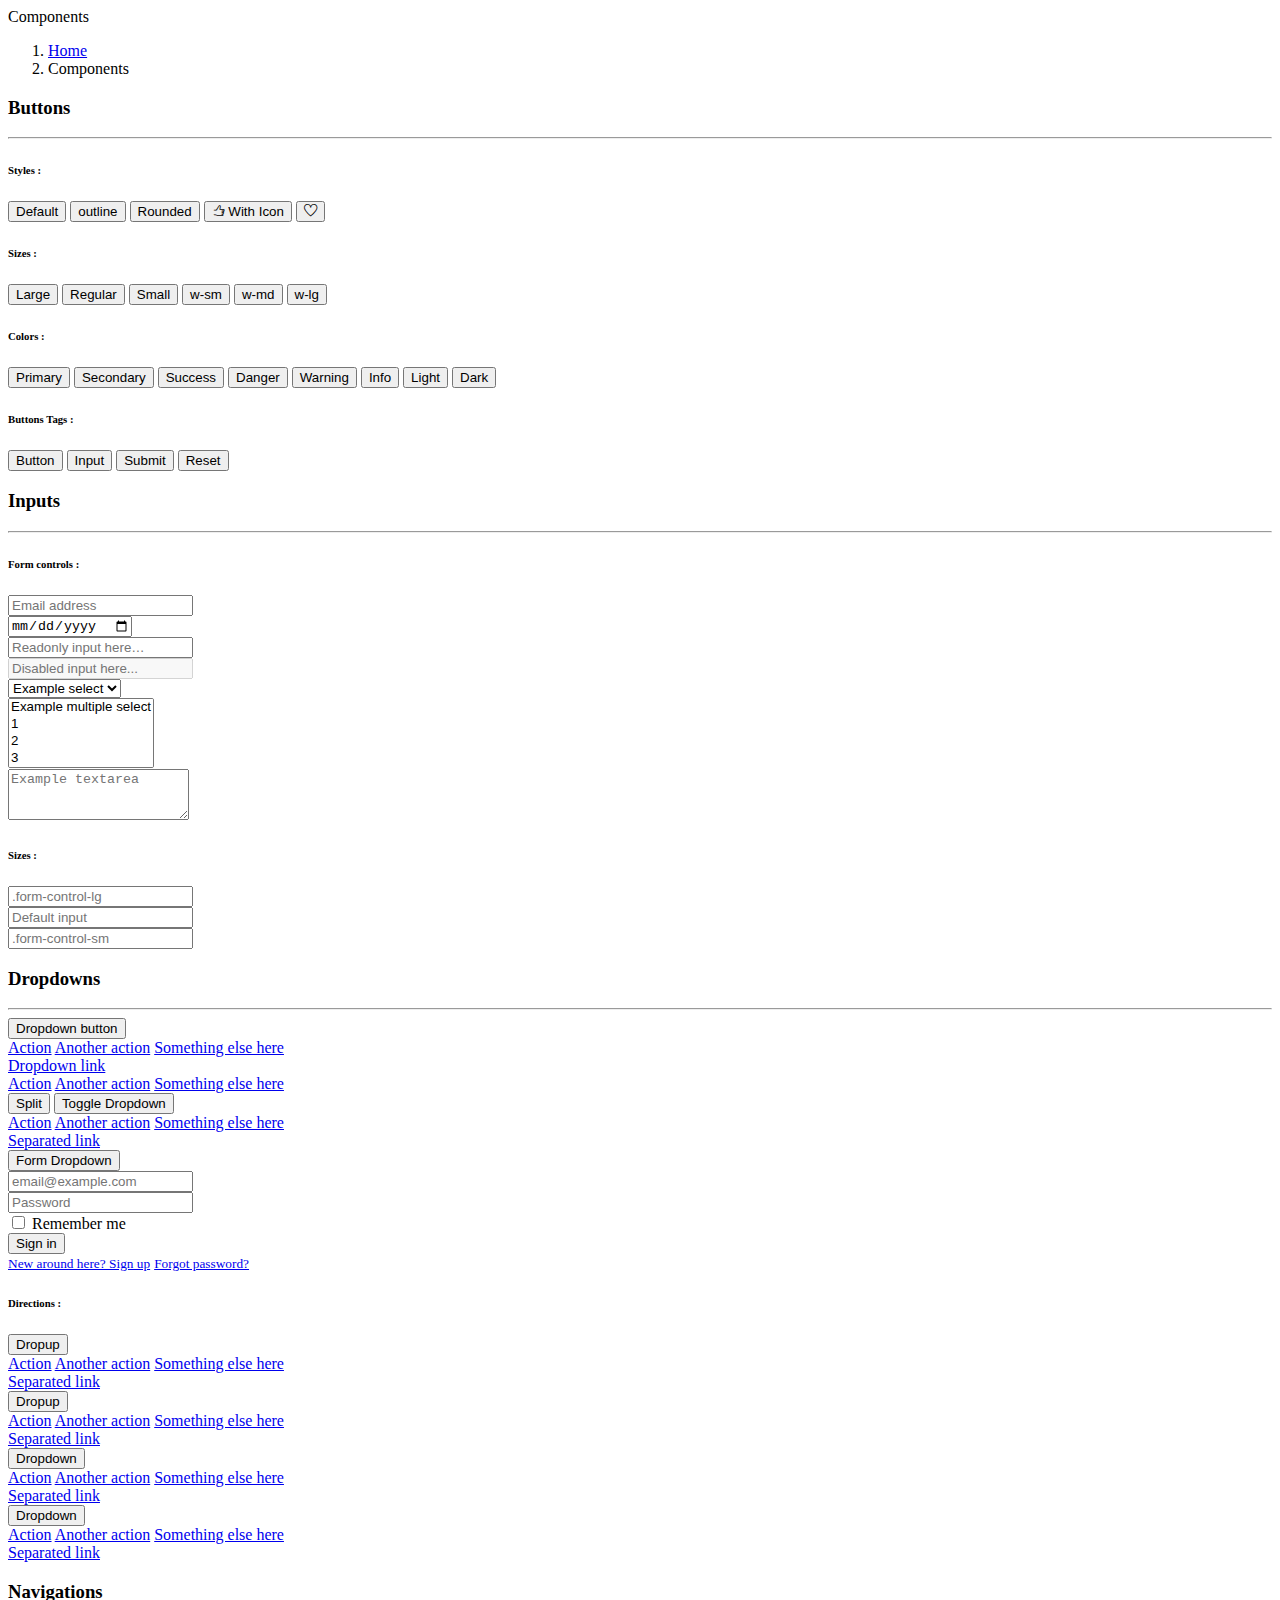
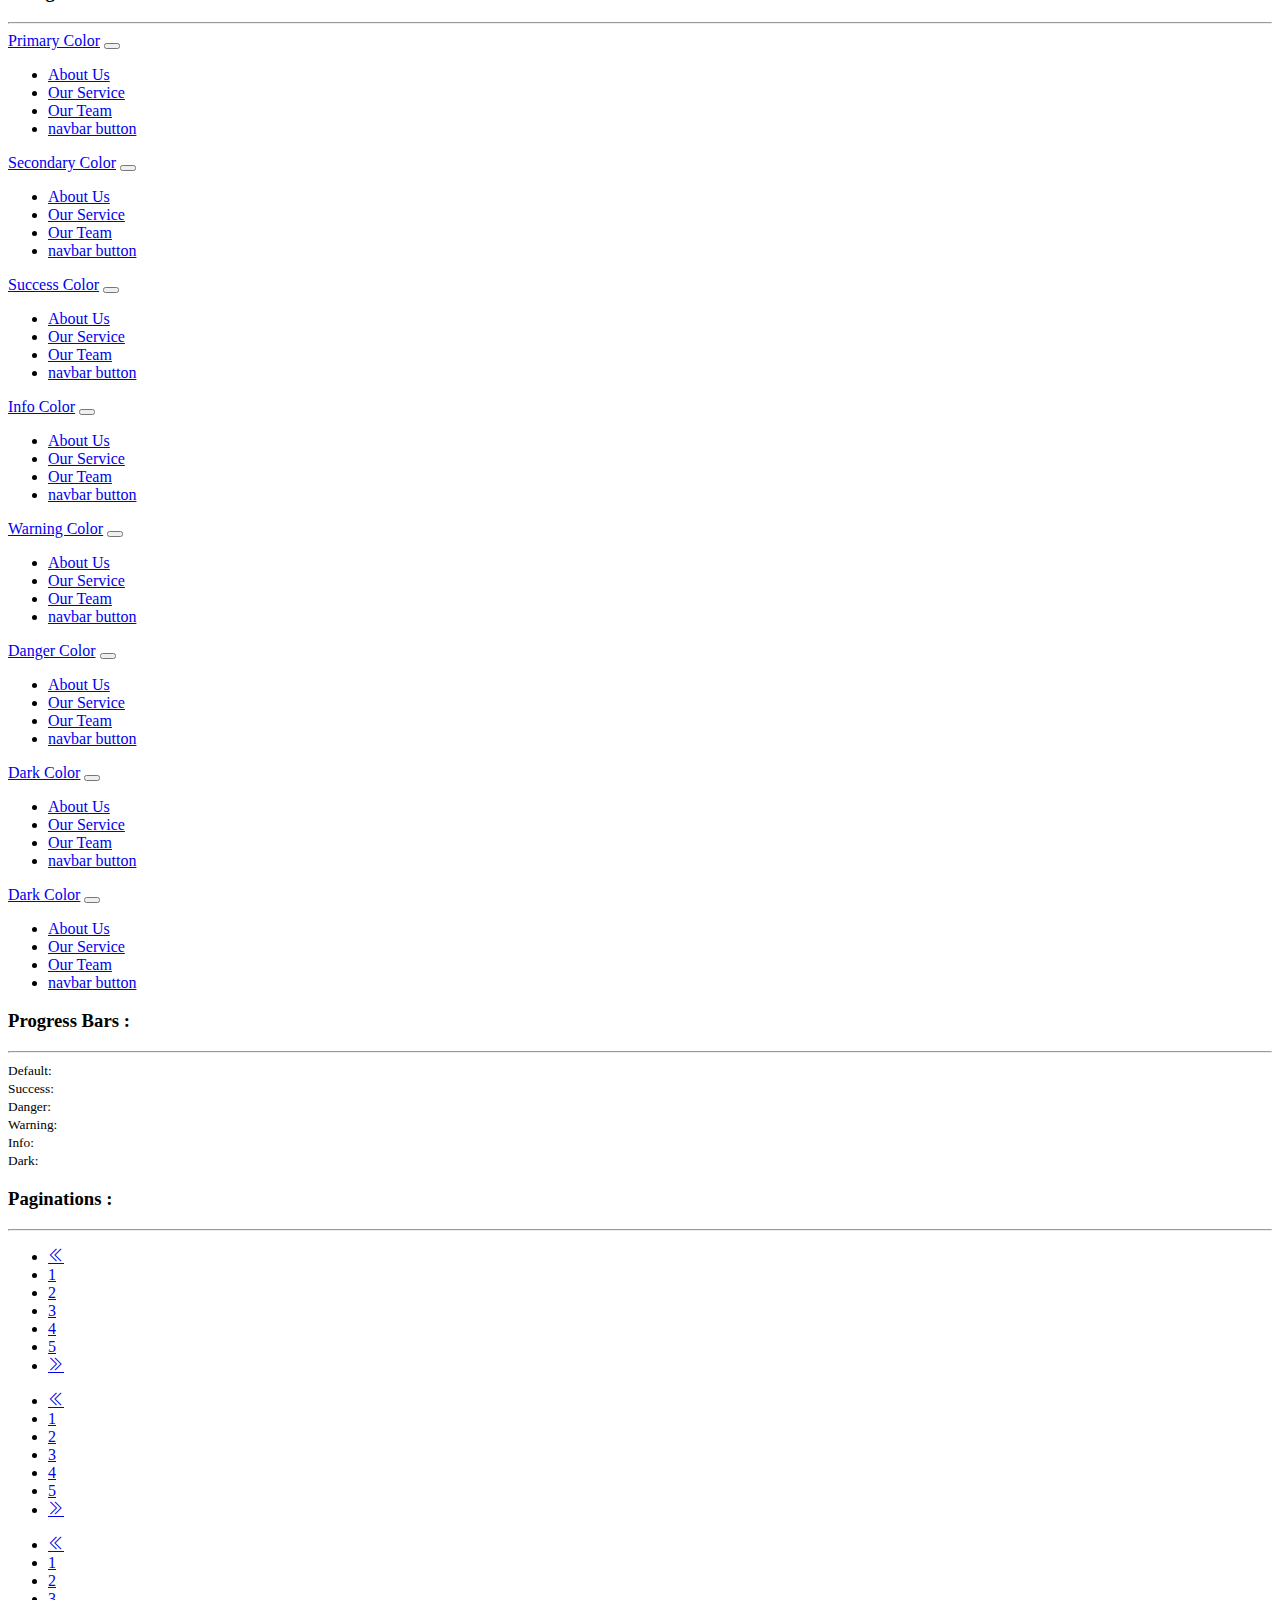
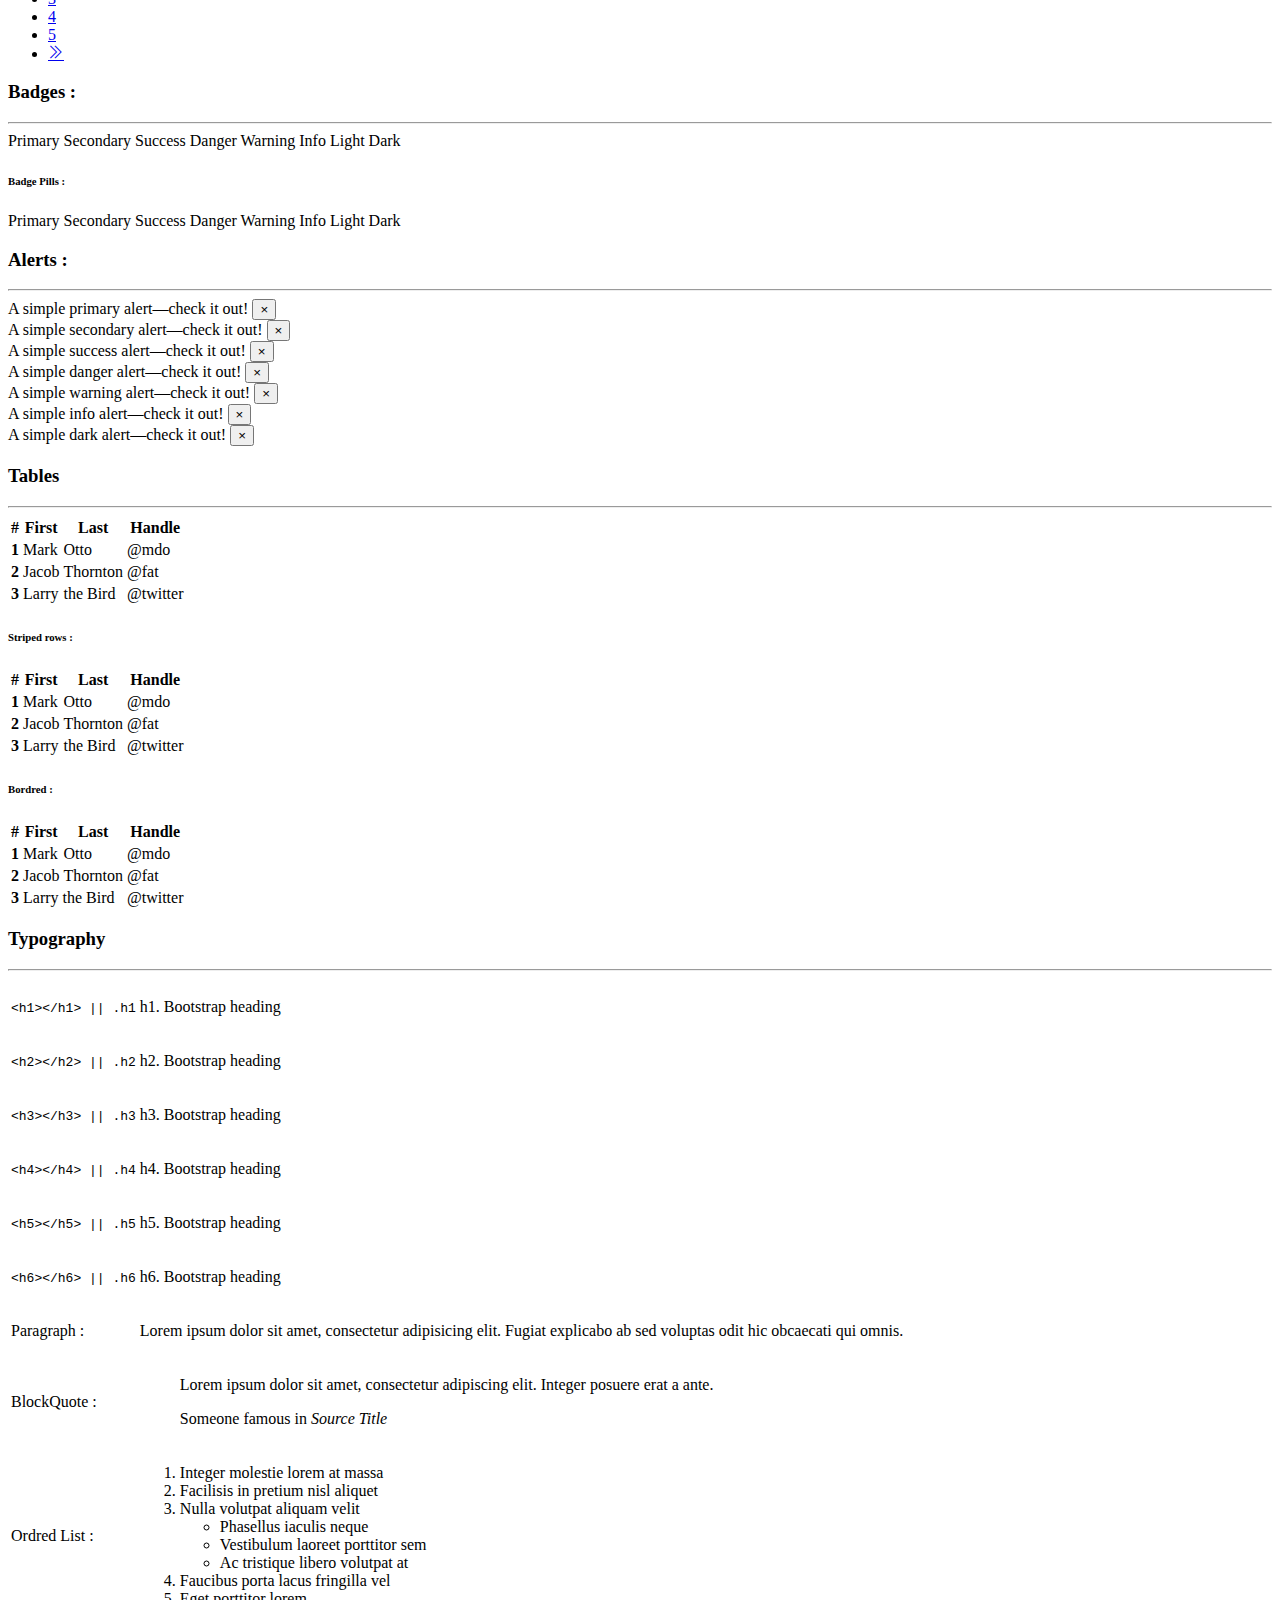
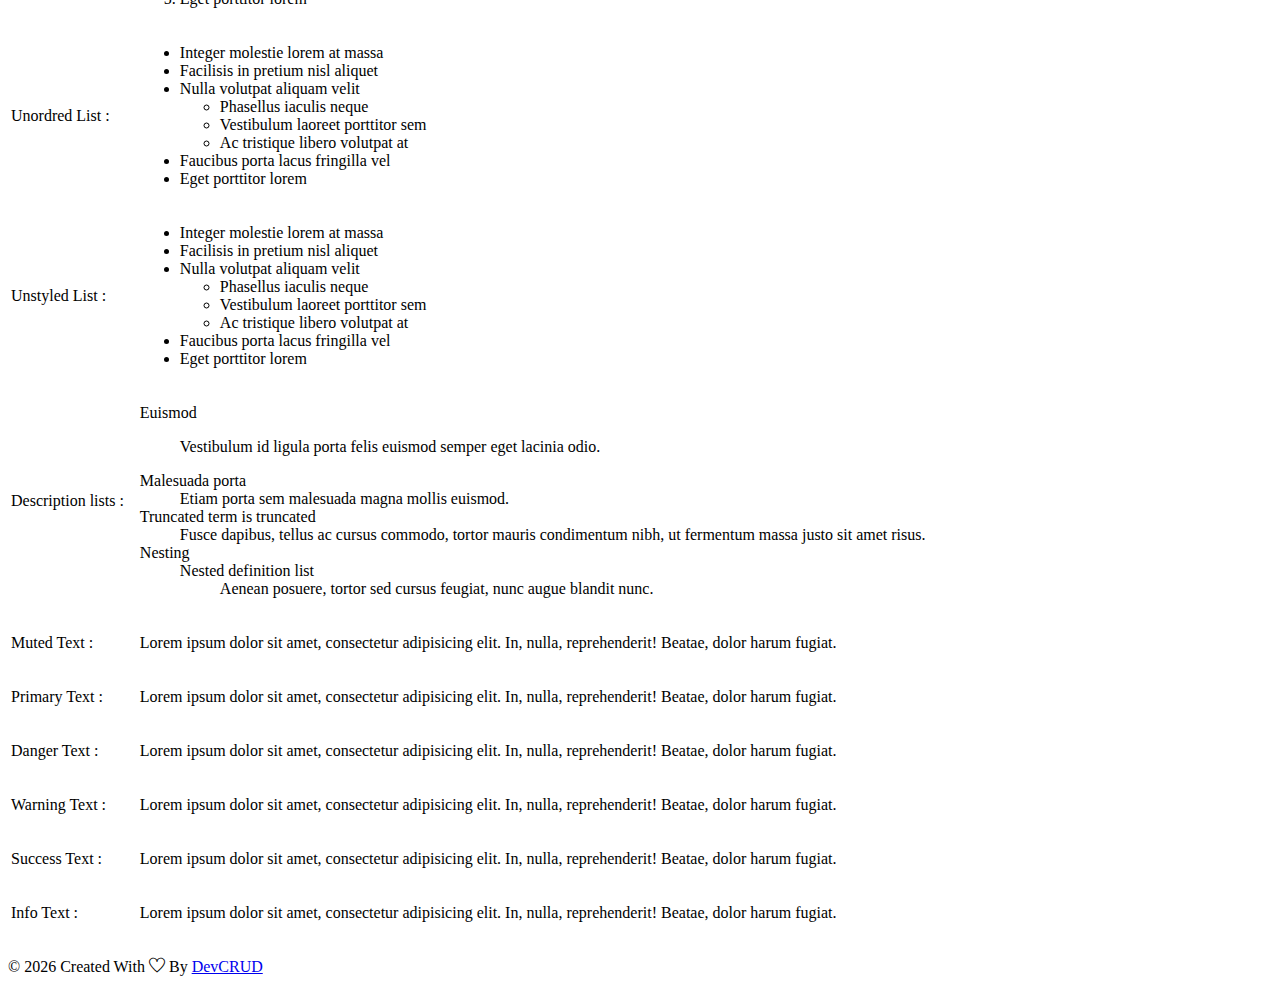
==== components.html @ 968c5a3a "First Commit" ====
<!DOCTYPE html>
<html lang="en">
<head>
   <meta charset="utf-8">
   <meta name="viewport" content="width=device-width, initial-scale=1, shrink-to-fit=no">
   <meta name="description" content="Start your development with JohnDoe landing page.">
   <meta name="author" content="Devcrud">
   <title>JohnDoe Landing page | Components</title>
   <link rel="icon" href="assets/imgs/favicon.png" type="image/png">
   <!-- font icons -->
   <link rel="stylesheet" href="assets/vendors/themify-icons/css/themify-icons.css">
   <!-- Bootstrap + Steller  -->
   <link rel="stylesheet" href="assets/css/johndoe.css">
</head>
<body>

   <!-- Page Header -->
   <header class="header header-mini"> 
      <div class="header-title">Components</div> 
      <nav aria-label="breadcrumb">
         <ol class="breadcrumb">
            <li class="breadcrumb-item"><a href="/">Home</a></li>
            <li class="breadcrumb-item active" aria-current="page">Components</li>
         </ol>
      </nav>
   </header> <!-- End Of Page Header -->

   <!-- main content -->
   <div class="container">

      <!-- Buttons -->
      <h3 class="mt-5">Buttons</h3>
      <hr>
      <h6 class="section-secondary-title">Styles :</h6>
      <button class="btn btn-primary">Default</button>
      <button class="btn btn-outline-primary">outline</button>
      <button class="btn btn-primary rounded">Rounded</button>
      <button class="btn btn-primary rounded"><i class="ti-thumb-up pr-1"></i> With Icon</button>
      <button class="btn btn-primary circle"><i class="ti-heart"></i></button>

      <h6 class="section-secondary-title mt-5">Sizes :</h6>
      <button class="btn btn-primary btn-lg">Large</button>
      <button class="btn btn-primary ">Regular</button>
      <button class="btn btn-primary btn-sm">Small</button>
      <button class="btn btn-primary w-sm ml-3">w-sm</button>
      <button class="btn btn-primary w-md">w-md</button>
      <button class="btn btn-primary w-lg">w-lg</button>

      <h6 class="section-secondary-title mt-5">Colors :</h6>          
      <button type="button" class="btn btn-primary">Primary</button>
      <button type="button" class="btn btn-secondary">Secondary</button>
      <button type="button" class="btn btn-success">Success</button>
      <button type="button" class="btn btn-danger">Danger</button>
      <button type="button" class="btn btn-warning">Warning</button>
      <button type="button" class="btn btn-info">Info</button>
      <button type="button" class="btn btn-light">Light</button>
      <button type="button" class="btn btn-dark">Dark</button>

      <h6 class="section-secondary-title mt-5">Buttons Tags :</h6>
      <button class="btn btn-primary" type="submit">Button</button>
      <input class="btn btn-primary" type="button" value="Input">
      <input class="btn btn-primary" type="submit" value="Submit">
      <input class="btn btn-primary" type="reset" value="Reset">
      
      <!-- devider -->
      <div class="py-5"></div>

      <!-- Inputs -->
      <h3>Inputs</h3>
      <hr>
      <div class="row mt-5">
         <div class="col-md-6">
            <h6 class="section-secondary-title">Form controls :</h6>        
            <div class="form-group">
               <input type="email" class="form-control" id="exampleFormControlInput1" placeholder="Email address">
            </div>
            <div class="form-group">
               <input type="date" class="form-control" id="exampleFormControlInput1" placeholder="Date">
            </div>
            <div class="form-group">
               <input class="form-control" type="text" placeholder="Readonly input here…" readonly>
            </div>
            <div class="form-group">
               <input class="form-control" id="disabledInput" type="text" placeholder="Disabled input here..." disabled>
            </div>
            <div class="form-group">
               <select class="form-control" id="exampleFormControlSelect1">
                  <option>Example select</option>
                  <option>1</option>
                  <option>2</option>
                  <option>3</option>
                  <option>4</option>
                  <option>5</option>
               </select>
            </div>
            <div class="form-group">
               <select multiple class="form-control" id="exampleFormControlSelect2">
                  <option>Example multiple select</option>
                  <option>1</option>
                  <option>2</option>
                  <option>3</option>
                  <option>4</option>
                  <option>5</option>
               </select>
            </div>
            <div class="form-group">
               <textarea class="form-control" id="exampleFormControlTextarea1" rows="3" placeholder="Example textarea"></textarea>
            </div>
         </div>
         <div class="col-md-6">
            <h6 class="section-secondary-title">Sizes :</h6>    
            <div class="form-group">
               <input class="form-control form-control-lg" type="text" placeholder=".form-control-lg">             
            </div>
            <div class="form-group">
               <input class="form-control" type="text" placeholder="Default input">
            </div>
            <div class="form-group">
               <input class="form-control form-control-sm" type="text" placeholder=".form-control-sm"> 
            </div>
         </div>
      </div> <!-- end of inputs -->   

      <!-- devider -->
      <div class="py-5"></div>             

      <!-- Dropdowns -->
      <h3 class="components-section-title font-weight-normal">Dropdowns</h3>
      <hr>
      <div class="dropdown d-inline-block">
         <button class="btn btn-outline-secondary dropdown-toggle" type="button" id="dropdownMenuButton" data-toggle="dropdown" aria-haspopup="true" aria-expanded="false">
         Dropdown button
         </button>
         <div class="dropdown-menu" aria-labelledby="dropdownMenuButton">
         <a class="dropdown-item" href="#">Action</a>
         <a class="dropdown-item" href="#">Another action</a>
         <a class="dropdown-item" href="#">Something else here</a>
         </div>
      </div>
      <div class="dropdown d-inline-block">
         <a class="btn btn-outline-secondary dropdown-toggle" href="#" role="button" id="dropdownMenuLink" data-toggle="dropdown" aria-haspopup="true" aria-expanded="false">
            Dropdown link
         </a>
         <div class="dropdown-menu" aria-labelledby="dropdownMenuLink">
            <a class="dropdown-item" href="#">Action</a>
            <a class="dropdown-item" href="#">Another action</a>
            <a class="dropdown-item" href="#">Something else here</a>
         </div>
      </div>
      <div class="btn-group">
         <button type="button" class="btn btn-outline-secondary">Split</button>
         <button type="button" class="btn btn-outline-secondary dropdown-toggle dropdown-toggle-split" data-toggle="dropdown" aria-haspopup="true" aria-expanded="false">
         <span class="sr-only">Toggle Dropdown</span>
         </button>
         <div class="dropdown-menu">
            <a class="dropdown-item" href="#">Action</a>
            <a class="dropdown-item" href="#">Another action</a>
            <a class="dropdown-item" href="#">Something else here</a>
            <div class="dropdown-divider"></div>
            <a class="dropdown-item" href="#">Separated link</a>
         </div>
      </div>
      <div class="btn-group">
         <button class="btn btn-outline-secondary dropdown-toggle" type="button" id="dropdownMenuButton" data-toggle="dropdown" aria-haspopup="true" aria-expanded="false">
            Form Dropdown
         </button>
         <div class="dropdown-menu form">
            <form class="px-4 py-3">
               <div class="form-group">
                  <input type="email" class="form-control" id="exampleDropdownFormEmail1" placeholder="email@example.com">
               </div>
               <div class="form-group">
                  <input type="password" class="form-control" id="exampleDropdownFormPassword1" placeholder="Password">
               </div>
               <div class="form-check mb-3">
                  <input type="checkbox" class="form-check-input" id="dropdownCheck">
                  <label class="form-check-label" for="dropdownCheck">
                     Remember me
                  </label>
               </div>
               <button type="submit" class="btn btn-primary btn-block">Sign in</button>
            </form>
            <div class="dropdown-divider"></div>
            <a class="dropdown-item" href="#"><small>New around here? Sign up</small></a>
            <a class="dropdown-item" href="#"><small>Forgot password?</small></a>
         </div>
      </div>       
      <h6 class="section-secondary-title mt-5">Directions :</h6>  
      <div class="btn-group dropup">
         <button type="button" class="btn btn-outline-secondary dropdown-toggle" data-toggle="dropdown" aria-haspopup="true" aria-expanded="false">
            Dropup
         </button>
         <div class="dropdown-menu">
            <a class="dropdown-item" href="#">Action</a>
            <a class="dropdown-item" href="#">Another action</a>
            <a class="dropdown-item" href="#">Something else here</a>
            <div class="dropdown-divider"></div>
            <a class="dropdown-item" href="#">Separated link</a>
         </div>
      </div>
      <div class="btn-group dropright">
         <button type="button" class="btn btn-outline-secondary dropdown-toggle" data-toggle="dropdown" aria-haspopup="true" aria-expanded="false">
            Dropup
         </button>
         <div class="dropdown-menu">
            <a class="dropdown-item" href="#">Action</a>
            <a class="dropdown-item" href="#">Another action</a>
            <a class="dropdown-item" href="#">Something else here</a>
            <div class="dropdown-divider"></div>
            <a class="dropdown-item" href="#">Separated link</a>
         </div>
      </div>
      <div class="btn-group">
         <button type="button" class="btn btn-outline-secondary dropdown-toggle" data-toggle="dropdown" aria-haspopup="true" aria-expanded="false">
            Dropdown
         </button>
         <div class="dropdown-menu">
            <a class="dropdown-item" href="#">Action</a>
            <a class="dropdown-item" href="#">Another action</a>
            <a class="dropdown-item" href="#">Something else here</a>
            <div class="dropdown-divider"></div>
            <a class="dropdown-item" href="#">Separated link</a>
         </div>
      </div>
      <div class="btn-group dropleft">
         <button type="button" class="btn btn-outline-secondary dropdown-toggle" data-toggle="dropdown" aria-haspopup="true" aria-expanded="false">
            Dropdown
         </button>
         <div class="dropdown-menu">
            <a class="dropdown-item" href="#">Action</a>
            <a class="dropdown-item" href="#">Another action</a>
            <a class="dropdown-item" href="#">Something else here</a>
            <div class="dropdown-divider"></div>
            <a class="dropdown-item" href="#">Separated link</a>
         </div>
      </div> <!-- end of Dropdowns -->  

      <!-- devider -->
      <div class="py-5"></div>   

      <!-- navbars -->
      <h3 class="components-section-title font-weight-normal mt-5">Navigations</h3>
      <hr>
      <nav class="navbar navbar-expand-sm navbar-dark bg-primary rounded shadow mb-3">
         <div class="container">
            <a class="navbar-brand" href="#">Primary Color</a>
            <button class="navbar-toggler ml-auto" type="button" data-toggle="collapse" data-target="#navbarSupportedContent" aria-controls="navbarSupportedContent" aria-expanded="false" aria-label="Toggle navigation">
            <span class="navbar-toggler-icon"></span>
            </button>
            <div class="collapse navbar-collapse" id="navbarSupportedContent">
               <ul class="navbar-nav ml-auto"> 
                  <li class="nav-item">
                     <a class="nav-link" href="#about">About Us</a>
                  </li>
                  <li class="nav-item">
                     <a class="nav-link" href="#service">Our Service</a>
                  </li>
                  <li class="nav-item">
                     <a class="nav-link" href="#team">Our Team</a>
                  </li>
                  <li class="nav-item">
                     <a href="#book-table" class="ml-4 mt-1 btn btn-light btn-sm">navbar button</a>
                  </li>
               </ul>                       
            </div>
         </div>
      </nav>
      <nav class="navbar navbar-expand-sm navbar-dark bg-secondary rounded shadow mb-3">
         <div class="container">
            <a class="navbar-brand" href="#">Secondary Color</a>
            <button class="navbar-toggler ml-auto" type="button" data-toggle="collapse" data-target="#navbarSupportedContent" aria-controls="navbarSupportedContent" aria-expanded="false" aria-label="Toggle navigation">
            <span class="navbar-toggler-icon"></span>
            </button>
            <div class="collapse navbar-collapse" id="navbarSupportedContent">
               <ul class="navbar-nav ml-auto"> 
                  <li class="nav-item">
                     <a class="nav-link" href="#about">About Us</a>
                  </li>
                  <li class="nav-item">
                     <a class="nav-link" href="#service">Our Service</a>
                  </li>
                  <li class="nav-item">
                     <a class="nav-link" href="#team">Our Team</a>
                  </li>
                  <li class="nav-item">
                     <a href="#book-table" class="ml-4 mt-1 btn btn-light btn-sm">navbar button</a>
                  </li>
               </ul>                       
            </div>
         </div>
      </nav>
      <nav class="navbar navbar-expand-sm navbar-dark bg-success rounded shadow mb-3">
         <div class="container">
            <a class="navbar-brand" href="#">Success Color</a>
            <button class="navbar-toggler ml-auto" type="button" data-toggle="collapse" data-target="#navbarSupportedContent" aria-controls="navbarSupportedContent" aria-expanded="false" aria-label="Toggle navigation">
            <span class="navbar-toggler-icon"></span>
            </button>
            <div class="collapse navbar-collapse" id="navbarSupportedContent">
               <ul class="navbar-nav ml-auto"> 
                  <li class="nav-item">
                     <a class="nav-link" href="#about">About Us</a>
                  </li>
                  <li class="nav-item">
                     <a class="nav-link" href="#service">Our Service</a>
                  </li>
                  <li class="nav-item">
                     <a class="nav-link" href="#team">Our Team</a>
                  </li>
                  <li class="nav-item">
                     <a href="#book-table" class="ml-4 mt-1 btn btn-light btn-sm">navbar button</a>
                  </li>
               </ul>                       
            </div>
         </div>
      </nav>
      <nav class="navbar navbar-expand-sm navbar-dark bg-info rounded shadow mb-3">
         <div class="container">
            <a class="navbar-brand" href="#">Info Color</a>
            <button class="navbar-toggler ml-auto" type="button" data-toggle="collapse" data-target="#navbarSupportedContent" aria-controls="navbarSupportedContent" aria-expanded="false" aria-label="Toggle navigation">
            <span class="navbar-toggler-icon"></span>
            </button>
            <div class="collapse navbar-collapse" id="navbarSupportedContent">
               <ul class="navbar-nav ml-auto"> 
                  <li class="nav-item">
                     <a class="nav-link" href="#about">About Us</a>
                  </li>
                  <li class="nav-item">
                     <a class="nav-link" href="#service">Our Service</a>
                  </li>
                  <li class="nav-item">
                     <a class="nav-link" href="#team">Our Team</a>
                  </li>
                  <li class="nav-item">
                     <a href="#book-table" class="ml-4 mt-1 btn btn-light btn-sm">navbar button</a>
                  </li>
               </ul>                       
            </div>
         </div>
      </nav>
      <nav class="navbar navbar-expand-sm navbar-dark bg-warning rounded shadow mb-3">
         <div class="container">
            <a class="navbar-brand" href="#">Warning Color</a>
            <button class="navbar-toggler ml-auto" type="button" data-toggle="collapse" data-target="#navbarSupportedContent" aria-controls="navbarSupportedContent" aria-expanded="false" aria-label="Toggle navigation">
            <span class="navbar-toggler-icon"></span>
            </button>
            <div class="collapse navbar-collapse" id="navbarSupportedContent">
               <ul class="navbar-nav ml-auto"> 
                  <li class="nav-item">
                     <a class="nav-link" href="#about">About Us</a>
                  </li>
                  <li class="nav-item">
                     <a class="nav-link" href="#service">Our Service</a>
                  </li>
                  <li class="nav-item">
                     <a class="nav-link" href="#team">Our Team</a>
                  </li>
                  <li class="nav-item">
                     <a href="#book-table" class="ml-4 mt-1 btn btn-light btn-sm">navbar button</a>
                  </li>
               </ul>                       
            </div>
         </div>
      </nav>
      <nav class="navbar navbar-expand-sm navbar-dark bg-danger rounded shadow mb-3">
         <div class="container">
            <a class="navbar-brand" href="#">Danger Color</a>
            <button class="navbar-toggler ml-auto" type="button" data-toggle="collapse" data-target="#navbarSupportedContent" aria-controls="navbarSupportedContent" aria-expanded="false" aria-label="Toggle navigation">
            <span class="navbar-toggler-icon"></span>
            </button>
            <div class="collapse navbar-collapse" id="navbarSupportedContent">
               <ul class="navbar-nav ml-auto"> 
                  <li class="nav-item">
                     <a class="nav-link" href="#about">About Us</a>
                  </li>
                  <li class="nav-item">
                     <a class="nav-link" href="#service">Our Service</a>
                  </li>
                  <li class="nav-item">
                     <a class="nav-link" href="#team">Our Team</a>
                  </li>
                  <li class="nav-item">
                     <a href="#book-table" class="ml-4 mt-1 btn btn-light btn-sm">navbar button</a>
                  </li>
               </ul>                       
            </div>
         </div>
      </nav>
      <nav class="navbar navbar-expand-sm navbar-dark bg-dark rounded shadow mb-3">
         <div class="container">
            <a class="navbar-brand" href="#">Dark Color</a>
            <button class="navbar-toggler ml-auto" type="button" data-toggle="collapse" data-target="#navbarSupportedContent" aria-controls="navbarSupportedContent" aria-expanded="false" aria-label="Toggle navigation">
            <span class="navbar-toggler-icon"></span>
            </button>
            <div class="collapse navbar-collapse" id="navbarSupportedContent">
               <ul class="navbar-nav ml-auto"> 
                  <li class="nav-item">
                     <a class="nav-link" href="#about">About Us</a>
                  </li>
                  <li class="nav-item">
                     <a class="nav-link" href="#service">Our Service</a>
                  </li>
                  <li class="nav-item">
                     <a class="nav-link" href="#team">Our Team</a>
                  </li>
                  <li class="nav-item">
                     <a href="#book-table" class="ml-4 mt-1 btn btn-primary btn-sm">navbar button</a>
                  </li>
               </ul>                       
            </div>
         </div>
      </nav>
      <nav class="navbar navbar-expand-sm navbar-light bg-light rounded shadow mb-3">
         <div class="container">
            <a class="navbar-brand" href="#">Dark Color</a>
            <button class="navbar-toggler ml-auto" type="button" data-toggle="collapse" data-target="#navbarSupportedContent" aria-controls="navbarSupportedContent" aria-expanded="false" aria-label="Toggle navigation">
            <span class="navbar-toggler-icon"></span>
            </button>
            <div class="collapse navbar-collapse" id="navbarSupportedContent">
               <ul class="navbar-nav ml-auto"> 
                  <li class="nav-item">
                     <a class="nav-link" href="#about">About Us</a>
                  </li>
                  <li class="nav-item">
                     <a class="nav-link" href="#service">Our Service</a>
                  </li>
                  <li class="nav-item">
                     <a class="nav-link" href="#team">Our Team</a>
                  </li>
                  <li class="nav-item">
                     <a href="#book-table" class="ml-4 mt-1 btn btn-dark btn-sm">navbar button</a>
                  </li>
               </ul>                       
            </div>
         </div>
      </nav>
      <!-- End of navbars -->

      <!-- devider -->
      <div class="py-5"></div>   
      
      <!-- progress bars -->
      <div class="row justify-content-between">
         <div class="col-md-5">
            <h3 class="components-section-title font-weight-normal mt-5">Progress Bars :</h3>
            <hr>
            <small>Default: </small>
            <div class="progress mt-2 mb-3">
               <div class="progress-bar" role="progressbar" style="width: 90%" aria-valuenow="25" aria-valuemin="0" aria-valuemax="100"></div>
            </div>
            <small>Success:</small>
            <div class="progress mt-2 mb-3">
               <div class="progress-bar bg-success" role="progressbar" style="width: 90%" aria-valuenow="25" aria-valuemin="0" aria-valuemax="100"></div>
            </div>
            <small>Danger:</small>
            <div class="progress mt-2 mb-3">
               <div class="progress-bar bg-danger" role="progressbar" style="width: 90%" aria-valuenow="25" aria-valuemin="0" aria-valuemax="100"></div>
            </div>
            <small>Warning:</small>
            <div class="progress mt-2 mb-3">
               <div class="progress-bar bg-warning" role="progressbar" style="width: 90%" aria-valuenow="25" aria-valuemin="0" aria-valuemax="100"></div>
            </div>
            <small>Info:</small>
            <div class="progress mt-2 mb-3">
               <div class="progress-bar bg-info" role="progressbar" style="width: 90%" aria-valuenow="25" aria-valuemin="0" aria-valuemax="100"></div>
            </div>
            <small>Dark:</small>
            <div class="progress mt-2 mb-3">
               <div class="progress-bar bg-dark" role="progressbar" style="width: 90%" aria-valuenow="25" aria-valuemin="0" aria-valuemax="100"></div>
            </div>
         </div>
         <div class="col-md-6">
            <h3 class="components-section-title font-weight-normal mt-5">Paginations :</h3>
            <hr>
            <nav aria-label="Page navigation example">
               <ul class="pagination pagination-sm">
                  <li class="page-item"><a class="page-link" href="#"><i class="ti-angle-double-left"></i></a></li>
                  <li class="page-item"><a class="page-link" href="#">1</a></li>
                  <li class="page-item"><a class="page-link" href="#">2</a></li>
                  <li class="page-item active"><a class="page-link" href="#">3</a></li>
                  <li class="page-item"><a class="page-link" href="#">4</a></li>
                  <li class="page-item"><a class="page-link" href="#">5</a></li>
                  <li class="page-item"><a class="page-link" href="#"><i class="ti-angle-double-right"></i></a></li>
               </ul>
            </nav>
            <nav aria-label="Page navigation example">
               <ul class="pagination">
               <li class="page-item"><a class="page-link" href="#"><i class="ti-angle-double-left"></i></a></li>
                  <li class="page-item"><a class="page-link" href="#">1</a></li>
                  <li class="page-item"><a class="page-link" href="#">2</a></li>
                  <li class="page-item active"><a class="page-link" href="#">3</a></li>
                  <li class="page-item"><a class="page-link" href="#">4</a></li>
                  <li class="page-item"><a class="page-link" href="#">5</a></li>
                  <li class="page-item"><a class="page-link" href="#"><i class="ti-angle-double-right"></i></a></li>
               </ul>
            </nav>
            <nav aria-label="Page navigation example">
               <ul class="pagination pagination-lg">
                  <li class="page-item"><a class="page-link" href="#"><i class="ti-angle-double-left"></i></a></li>
                  <li class="page-item"><a class="page-link" href="#">1</a></li>
                  <li class="page-item"><a class="page-link" href="#">2</a></li>
                  <li class="page-item active"><a class="page-link" href="#">3</a></li>
                  <li class="page-item"><a class="page-link" href="#">4</a></li>
                  <li class="page-item"><a class="page-link" href="#">5</a></li>
                  <li class="page-item"><a class="page-link" href="#"><i class="ti-angle-double-right"></i></a></li>
               </ul>
            </nav>

            <!-- Badges -->
            <h3 class="components-section-title font-weight-normal mt-5">Badges :</h3>
            <hr>
            <span class="badge badge-primary">Primary</span>
            <span class="badge badge-secondary">Secondary</span>
            <span class="badge badge-success">Success</span>
            <span class="badge badge-danger">Danger</span>
            <span class="badge badge-warning">Warning</span>
            <span class="badge badge-info">Info</span>
            <span class="badge badge-light">Light</span>
            <span class="badge badge-dark">Dark</span>
            <h6 class="section-secondary-title mt-4 mb-2">Badge Pills :</h6>
            <span class="badge badge-pill badge-primary">Primary</span>
            <span class="badge badge-pill badge-secondary">Secondary</span>
            <span class="badge badge-pill badge-success">Success</span>
            <span class="badge badge-pill badge-danger">Danger</span>
            <span class="badge badge-pill badge-warning">Warning</span>
            <span class="badge badge-pill badge-info">Info</span>
            <span class="badge badge-pill badge-light">Light</span>
            <span class="badge badge-pill badge-dark">Dark</span>
         </div>
      </div> <!-- End of Progress bars -->

      <!-- devider -->
      <div class="py-5"></div>  

      <!-- Alerts -->
      <h3 class="components-section-title font-weight-normal mt-5">Alerts :</h3>
      <hr>
      <div class="alert alert-primary alert-dismissible fade show" role="alert">
         A simple primary alert—check it out!
         <button type="button" class="close" data-dismiss="alert" aria-label="Close">
            <span aria-hidden="true">&times;</span>
         </button>
      </div>
      <div class="alert alert-secondary alert-dismissible fade show" role="alert">
         A simple secondary alert—check it out!
         <button type="button" class="close" data-dismiss="alert" aria-label="Close">
            <span aria-hidden="true">&times;</span>
         </button>
      </div>
      <div class="alert alert-success alert-dismissible fade show" role="alert">
         A simple success alert—check it out!
         <button type="button" class="close" data-dismiss="alert" aria-label="Close">
            <span aria-hidden="true">&times;</span>
         </button>
      </div>
      <div class="alert alert-danger alert-dismissible fade show" role="alert">
         A simple danger alert—check it out!
         <button type="button" class="close" data-dismiss="alert" aria-label="Close">
            <span aria-hidden="true">&times;</span>
         </button>
      </div>
      <div class="alert alert-warning alert-dismissible fade show" role="alert">
         A simple warning alert—check it out!
         <button type="button" class="close" data-dismiss="alert" aria-label="Close">
            <span aria-hidden="true">&times;</span>
         </button>
      </div>
      <div class="alert alert-info alert-dismissible fade show" role="alert">
         A simple info alert—check it out!
         <button type="button" class="close" data-dismiss="alert" aria-label="Close">
            <span aria-hidden="true">&times;</span>
         </button>
      </div>
      <div class="alert alert-dark alert-dismissible fade show" role="alert">
         A simple dark alert—check it out!
         <button type="button" class="close" data-dismiss="alert" aria-label="Close">
            <span aria-hidden="true">&times;</span>
         </button>
      </div>
      <!-- end of alerts -->

      <!-- devider -->
      <div class="py-5"></div> 
   
      <!-- tables -->
      <h3 class="components-section-title">Tables</h3>
      <hr>
      <table class="table">
         <thead>
            <tr>
               <th scope="col">#</th>
               <th scope="col">First</th>
               <th scope="col">Last</th>
               <th scope="col">Handle</th>
            </tr>
         </thead>
         <tbody>
            <tr>
               <th scope="row">1</th>
               <td>Mark</td>
               <td>Otto</td>
               <td>@mdo</td>
            </tr>
            <tr>
               <th scope="row">2</th>
               <td>Jacob</td>
               <td>Thornton</td>
               <td>@fat</td>
            </tr>
            <tr>
               <th scope="row">3</th>
               <td>Larry</td>
               <td>the Bird</td>
               <td>@twitter</td>
            </tr>
         </tbody>
      </table>

      <h6 class="section-secondary-title mt-5">Striped rows :</h6>
      <table class="table table-striped">
         <thead>
            <tr>
               <th scope="col">#</th>
               <th scope="col">First</th>
               <th scope="col">Last</th>
               <th scope="col">Handle</th>
            </tr>
         </thead>
         <tbody>
            <tr>
               <th scope="row">1</th>
               <td>Mark</td>
               <td>Otto</td>
               <td>@mdo</td>
            </tr>
            <tr>
               <th scope="row">2</th>
               <td>Jacob</td>
               <td>Thornton</td>
               <td>@fat</td>
            </tr>
            <tr>
               <th scope="row">3</th>
               <td>Larry</td>
               <td>the Bird</td>
               <td>@twitter</td>
            </tr>
         </tbody>
      </table>

      <h6 class="section-secondary-title mt-5">Bordred :</h6>
      <table class="table table-bordered">
         <thead>
            <tr>
               <th scope="col">#</th>
               <th scope="col">First</th>
               <th scope="col">Last</th>
               <th scope="col">Handle</th>
            </tr>
         </thead>
         <tbody>
            <tr>
               <th scope="row">1</th>
               <td>Mark</td>
               <td>Otto</td>
               <td>@mdo</td>
            </tr>
            <tr>
               <th scope="row">2</th>
               <td>Jacob</td>
               <td>Thornton</td>
               <td>@fat</td>
            </tr>
            <tr>
               <th scope="row">3</th>
               <td colspan="2">Larry the Bird</td>
               <td>@twitter</td>
            </tr>
         </tbody>
      </table>
      <!-- end of tables -->

      <!-- devider -->
      <div class="py-5"></div> 

      <!-- typography -->
      <h3 class="components-section-title">Typography</h3>
      <hr>
     
      <table class="table table-borderless v-align-center">
         <tbody>
            <tr>
               <td>
                  <p><code class="highlighter-rouge">&lt;h1&gt;&lt;/h1&gt; || .h1</code></p>
               </td>
               <td class="w-75"><span class="h1">h1. Bootstrap heading</span></td>
            </tr>
            <tr>
               <td>
                  <p><code class="highlighter-rouge">&lt;h2&gt;&lt;/h2&gt; || .h2</code></p>
               </td>
               <td><span class="h2">h2. Bootstrap heading</span></td>
            </tr>
            <tr>
               <td>
                  <p><code class="highlighter-rouge">&lt;h3&gt;&lt;/h3&gt; || .h3</code></p>
               </td>
               <td><span class="h3">h3. Bootstrap heading</span></td>
            </tr>
            <tr>
               <td>
                  <p><code class="highlighter-rouge">&lt;h4&gt;&lt;/h4&gt; || .h4</code></p>
               </td>
               <td><span class="h4">h4. Bootstrap heading</span></td>
            </tr>
            <tr>
               <td>
                  <p><code class="highlighter-rouge">&lt;h5&gt;&lt;/h5&gt; || .h5</code></p>
               </td>
               <td><span class="h5">h5. Bootstrap heading</span></td>
            </tr>
            <tr>
               <td>
                  <p><code class="highlighter-rouge">&lt;h6&gt;&lt;/h6&gt; || .h6</code></p>
               </td>
               <td><span class="h6">h6. Bootstrap heading</span></td>
            </tr>
            <tr>
               <td>
                  <p class="font-weight-bold text-muted">Paragraph :</p>
               </td>
               <td><p>Lorem ipsum dolor sit amet, consectetur adipisicing elit. Fugiat explicabo ab sed voluptas odit hic obcaecati qui omnis.</p></td>
            </tr>
            <tr>
               <td>
                  <p class="font-weight-bold text-muted">BlockQuote :</p>
               </td>
               <td>
                  <blockquote class="blockquote">
                     <p class="mb-0">Lorem ipsum dolor sit amet, consectetur adipiscing elit. Integer posuere erat a ante.</p>
                     <footer class="blockquote-footer">Someone famous in <cite title="Source Title">Source Title</cite></footer>
                  </blockquote>
               </td>
            </tr>

            
            <tr>
               <td><p class="font-weight-bold text-muted">Ordred List :</p></td>
               <td>
                  <ol>
                     <li>Integer molestie lorem at massa</li>
                     <li>Facilisis in pretium nisl aliquet</li>
                     <li>Nulla volutpat aliquam velit
                        <ul>
                           <li>Phasellus iaculis neque</li>
                           <li>Vestibulum laoreet porttitor sem</li>
                           <li>Ac tristique libero volutpat at</li>
                        </ul>
                     </li>
                     <li>Faucibus porta lacus fringilla vel</li>
                     <li>Eget porttitor lorem</li>
                  </ol>
               </td>
            </tr>
            <tr>
               <td><p class="font-weight-bold text-muted">Unordred List :</p></td>
               <td>
                  <ul >
                     <li>Integer molestie lorem at massa</li>
                     <li>Facilisis in pretium nisl aliquet</li>
                     <li>Nulla volutpat aliquam velit
                        <ul>
                           <li>Phasellus iaculis neque</li>
                           <li>Vestibulum laoreet porttitor sem</li>
                           <li>Ac tristique libero volutpat at</li>
                        </ul>
                     </li>
                     <li>Faucibus porta lacus fringilla vel</li>
                     <li>Eget porttitor lorem</li>
                  </ul>
               </td>
            </tr>
            <tr>
               <td><p class="font-weight-bold text-muted">Unstyled List :</p></td>
               <td>
                  <ul class="list-unstyled">
                     <li>Integer molestie lorem at massa</li>
                     <li>Facilisis in pretium nisl aliquet</li>
                     <li>Nulla volutpat aliquam velit
                        <ul>
                           <li>Phasellus iaculis neque</li>
                           <li>Vestibulum laoreet porttitor sem</li>
                           <li>Ac tristique libero volutpat at</li>
                        </ul>
                     </li>
                     <li>Faucibus porta lacus fringilla vel</li>
                     <li>Eget porttitor lorem</li>
                  </ul>
               </td>
            </tr>
            <tr>
               <td class="font-weight-bold text-muted">Description lists : </td>
               <td>
                  <dl class="row">
                     <dt class="col-sm-3">Euismod</dt>
                     <dd class="col-sm-9">
                        <p>Vestibulum id ligula porta felis euismod semper eget lacinia odio.</p>
                     </dd>

                     <dt class="col-sm-3">Malesuada porta</dt>
                     <dd class="col-sm-9">Etiam porta sem malesuada magna mollis euismod.</dd>

                     <dt class="col-sm-3 text-truncate">Truncated term is truncated</dt>
                     <dd class="col-sm-9">Fusce dapibus, tellus ac cursus commodo, tortor mauris condimentum nibh, ut fermentum massa justo sit amet risus.</dd>

                     <dt class="col-sm-3">Nesting</dt>
                     <dd class="col-sm-9">
                        <dl class="row">
                           <dt class="col-sm-4">Nested definition list</dt>
                           <dd class="col-sm-8">Aenean posuere, tortor sed cursus feugiat, nunc augue blandit nunc.</dd>
                        </dl>
                     </dd>
                  </dl>
               </td>
            </tr>
            <tr>
               <td>
                  <p class="font-weight-bold text-muted">Muted Text :</p>
               </td>
               <td>
                  <p class="text-muted">Lorem ipsum dolor sit amet, consectetur adipisicing elit. In, nulla, reprehenderit! Beatae, dolor harum fugiat.</p>
               </td>
            </tr>
            <tr>
               <td>
                  <p class="font-weight-bold text-muted">Primary Text :</p>
               </td>
               <td>
                  <p class="text-primary">Lorem ipsum dolor sit amet, consectetur adipisicing elit. In, nulla, reprehenderit! Beatae, dolor harum fugiat.</p>
               </td>
            </tr>
            <tr>
               <td>
                  <p class="font-weight-bold text-muted">Danger Text :</p>
               </td>
               <td>
                  <p class="text-danger">Lorem ipsum dolor sit amet, consectetur adipisicing elit. In, nulla, reprehenderit! Beatae, dolor harum fugiat.</p>
               </td>
            </tr>
            <tr>
               <td>
                  <p class="font-weight-bold text-muted">Warning Text :</p>
               </td>
               <td>
                  <p class="text-warning">Lorem ipsum dolor sit amet, consectetur adipisicing elit. In, nulla, reprehenderit! Beatae, dolor harum fugiat.</p>
               </td>
            </tr>
            <tr>
               <td>
                  <p class="font-weight-bold text-muted">Success Text :</p>
               </td>
               <td>
                  <p class="text-success">Lorem ipsum dolor sit amet, consectetur adipisicing elit. In, nulla, reprehenderit! Beatae, dolor harum fugiat.</p>
               </td>
            </tr>
            <tr>
               <td>
                  <p class="font-weight-bold text-muted">Info Text :</p>
               </td>
               <td>
                  <p class="text-info">Lorem ipsum dolor sit amet, consectetur adipisicing elit. In, nulla, reprehenderit! Beatae, dolor harum fugiat.</p>
               </td>
            </tr>
         </tbody>
      </table>
   </div>
   <!-- end of typography -->

   <!-- Page Footer -->
   <footer class="footer py-3">
        <div class="container">
            <p class="small mb-0 text-light">
                &copy; <script>document.write(new Date().getFullYear())</script> Created With <i class="ti-heart text-danger"></i> By <a href="http://devcrud.com" target="_blank"><span class="text-danger" title="Bootstrap 4 Themes and Dashboards">DevCRUD</span></a> 
            </p>
        </div>
    </footer>
   <!-- End of Page Footer -->  
   
   <!-- core  -->
   <script src="assets/vendors/jquery/jquery-3.4.1.js"></script>
   <script src="assets/vendors/bootstrap/bootstrap.bundle.js"></script>

</body>
</html>
---- assets/vendors/themify-icons/css/themify-icons.css ----
@font-face {
	font-family: 'themify';
	src:url("../fonts/themify.eot?-fvbane");
	src:url("../fonts/themify.eot?#iefix-fvbane") format("embedded-opentype"),
		url("../fonts/themify.woff?-fvbane") format("woff"),
		url("../fonts/themify.ttf?-fvbane") format("truetype"),
		url("../fonts/themify.svg?-fvbane#themify") format("svg");
	font-weight: normal;
	font-style: normal;
}

[class^="ti-"], [class*=" ti-"] {
	font-family: 'themify';
	speak: none;
	font-style: normal;
	font-weight: normal;
	font-variant: normal;
	text-transform: none;
	line-height: 1;

	/* Better Font Rendering =========== */
	-webkit-font-smoothing: antialiased;
	-moz-osx-font-smoothing: grayscale;
}

.ti-wand:before {
	content: "\e600";
}
.ti-volume:before {
	content: "\e601";
}
.ti-user:before {
	content: "\e602";
}
.ti-unlock:before {
	content: "\e603";
}
.ti-unlink:before {
	content: "\e604";
}
.ti-trash:before {
	content: "\e605";
}
.ti-thought:before {
	content: "\e606";
}
.ti-target:before {
	content: "\e607";
}
.ti-tag:before {
	content: "\e608";
}
.ti-tablet:before {
	content: "\e609";
}
.ti-star:before {
	content: "\e60a";
}
.ti-spray:before {
	content: "\e60b";
}
.ti-signal:before {
	content: "\e60c";
}
.ti-shopping-cart:before {
	content: "\e60d";
}
.ti-shopping-cart-full:before {
	content: "\e60e";
}
.ti-settings:before {
	content: "\e60f";
}
.ti-search:before {
	content: "\e610";
}
.ti-zoom-in:before {
	content: "\e611";
}
.ti-zoom-out:before {
	content: "\e612";
}
.ti-cut:before {
	content: "\e613";
}
.ti-ruler:before {
	content: "\e614";
}
.ti-ruler-pencil:before {
	content: "\e615";
}
.ti-ruler-alt:before {
	content: "\e616";
}
.ti-bookmark:before {
	content: "\e617";
}
.ti-bookmark-alt:before {
	content: "\e618";
}
.ti-reload:before {
	content: "\e619";
}
.ti-plus:before {
	content: "\e61a";
}
.ti-pin:before {
	content: "\e61b";
}
.ti-pencil:before {
	content: "\e61c";
}
.ti-pencil-alt:before {
	content: "\e61d";
}
.ti-paint-roller:before {
	content: "\e61e";
}
.ti-paint-bucket:before {
	content: "\e61f";
}
.ti-na:before {
	content: "\e620";
}
.ti-mobile:before {
	content: "\e621";
}
.ti-minus:before {
	content: "\e622";
}
.ti-medall:before {
	content: "\e623";
}
.ti-medall-alt:before {
	content: "\e624";
}
.ti-marker:before {
	content: "\e625";
}
.ti-marker-alt:before {
	content: "\e626";
}
.ti-arrow-up:before {
	content: "\e627";
}
.ti-arrow-right:before {
	content: "\e628";
}
.ti-arrow-left:before {
	content: "\e629";
}
.ti-arrow-down:before {
	content: "\e62a";
}
.ti-lock:before {
	content: "\e62b";
}
.ti-location-arrow:before {
	content: "\e62c";
}
.ti-link:before {
	content: "\e62d";
}
.ti-layout:before {
	content: "\e62e";
}
.ti-layers:before {
	content: "\e62f";
}
.ti-layers-alt:before {
	content: "\e630";
}
.ti-key:before {
	content: "\e631";
}
.ti-import:before {
	content: "\e632";
}
.ti-image:before {
	content: "\e633";
}
.ti-heart:before {
	content: "\e634";
}
.ti-heart-broken:before {
	content: "\e635";
}
.ti-hand-stop:before {
	content: "\e636";
}
.ti-hand-open:before {
	content: "\e637";
}
.ti-hand-drag:before {
	content: "\e638";
}
.ti-folder:before {
	content: "\e639";
}
.ti-flag:before {
	content: "\e63a";
}
.ti-flag-alt:before {
	content: "\e63b";
}
.ti-flag-alt-2:before {
	content: "\e63c";
}
.ti-eye:before {
	content: "\e63d";
}
.ti-export:before {
	content: "\e63e";
}
.ti-exchange-vertical:before {
	content: "\e63f";
}
.ti-desktop:before {
	content: "\e640";
}
.ti-cup:before {
	content: "\e641";
}
.ti-crown:before {
	content: "\e642";
}
.ti-comments:before {
	content: "\e643";
}
.ti-comment:before {
	content: "\e644";
}
.ti-comment-alt:before {
	content: "\e645";
}
.ti-close:before {
	content: "\e646";
}
.ti-clip:before {
	content: "\e647";
}
.ti-angle-up:before {
	content: "\e648";
}
.ti-angle-right:before {
	content: "\e649";
}
.ti-angle-left:before {
	content: "\e64a";
}
.ti-angle-down:before {
	content: "\e64b";
}
.ti-check:before {
	content: "\e64c";
}
.ti-check-box:before {
	content: "\e64d";
}
.ti-camera:before {
	content: "\e64e";
}
.ti-announcement:before {
	content: "\e64f";
}
.ti-brush:before {
	content: "\e650";
}
.ti-briefcase:before {
	content: "\e651";
}
.ti-bolt:before {
	content: "\e652";
}
.ti-bolt-alt:before {
	content: "\e653";
}
.ti-blackboard:before {
	content: "\e654";
}
.ti-bag:before {
	content: "\e655";
}
.ti-move:before {
	content: "\e656";
}
.ti-arrows-vertical:before {
	content: "\e657";
}
.ti-arrows-horizontal:before {
	content: "\e658";
}
.ti-fullscreen:before {
	content: "\e659";
}
.ti-arrow-top-right:before {
	content: "\e65a";
}
.ti-arrow-top-left:before {
	content: "\e65b";
}
.ti-arrow-circle-up:before {
	content: "\e65c";
}
.ti-arrow-circle-right:before {
	content: "\e65d";
}
.ti-arrow-circle-left:before {
	content: "\e65e";
}
.ti-arrow-circle-down:before {
	content: "\e65f";
}
.ti-angle-double-up:before {
	content: "\e660";
}
.ti-angle-double-right:before {
	content: "\e661";
}
.ti-angle-double-left:before {
	content: "\e662";
}
.ti-angle-double-down:before {
	content: "\e663";
}
.ti-zip:before {
	content: "\e664";
}
.ti-world:before {
	content: "\e665";
}
.ti-wheelchair:before {
	content: "\e666";
}
.ti-view-list:before {
	content: "\e667";
}
.ti-view-list-alt:before {
	content: "\e668";
}
.ti-view-grid:before {
	content: "\e669";
}
.ti-uppercase:before {
	content: "\e66a";
}
.ti-upload:before {
	content: "\e66b";
}
.ti-underline:before {
	content: "\e66c";
}
.ti-truck:before {
	content: "\e66d";
}
.ti-timer:before {
	content: "\e66e";
}
.ti-ticket:before {
	content: "\e66f";
}
.ti-thumb-up:before {
	content: "\e670";
}
.ti-thumb-down:before {
	content: "\e671";
}
.ti-text:before {
	content: "\e672";
}
.ti-stats-up:before {
	content: "\e673";
}
.ti-stats-down:before {
	content: "\e674";
}
.ti-split-v:before {
	content: "\e675";
}
.ti-split-h:before {
	content: "\e676";
}
.ti-smallcap:before {
	content: "\e677";
}
.ti-shine:before {
	content: "\e678";
}
.ti-shift-right:before {
	content: "\e679";
}
.ti-shift-left:before {
	content: "\e67a";
}
.ti-shield:before {
	content: "\e67b";
}
.ti-notepad:before {
	content: "\e67c";
}
.ti-server:before {
	content: "\e67d";
}
.ti-quote-right:before {
	content: "\e67e";
}
.ti-quote-left:before {
	content: "\e67f";
}
.ti-pulse:before {
	content: "\e680";
}
.ti-printer:before {
	content: "\e681";
}
.ti-power-off:before {
	content: "\e682";
}
.ti-plug:before {
	content: "\e683";
}
.ti-pie-chart:before {
	content: "\e684";
}
.ti-paragraph:before {
	content: "\e685";
}
.ti-panel:before {
	content: "\e686";
}
.ti-package:before {
	content: "\e687";
}
.ti-music:before {
	content: "\e688";
}
.ti-music-alt:before {
	content: "\e689";
}
.ti-mouse:before {
	content: "\e68a";
}
.ti-mouse-alt:before {
	content: "\e68b";
}
.ti-money:before {
	content: "\e68c";
}
.ti-microphone:before {
	content: "\e68d";
}
.ti-menu:before {
	content: "\e68e";
}
.ti-menu-alt:before {
	content: "\e68f";
}
.ti-map:before {
	content: "\e690";
}
.ti-map-alt:before {
	content: "\e691";
}
.ti-loop:before {
	content: "\e692";
}
.ti-location-pin:before {
	content: "\e693";
}
.ti-list:before {
	content: "\e694";
}
.ti-light-bulb:before {
	content: "\e695";
}
.ti-Italic:before {
	content: "\e696";
}
.ti-info:before {
	content: "\e697";
}
.ti-infinite:before {
	content: "\e698";
}
.ti-id-badge:before {
	content: "\e699";
}
.ti-hummer:before {
	content: "\e69a";
}
.ti-home:before {
	content: "\e69b";
}
.ti-help:before {
	content: "\e69c";
}
.ti-headphone:before {
	content: "\e69d";
}
.ti-harddrives:before {
	content: "\e69e";
}
.ti-harddrive:before {
	content: "\e69f";
}
.ti-gift:before {
	content: "\e6a0";
}
.ti-game:before {
	content: "\e6a1";
}
.ti-filter:before {
	content: "\e6a2";
}
.ti-files:before {
	content: "\e6a3";
}
.ti-file:before {
	content: "\e6a4";
}
.ti-eraser:before {
	content: "\e6a5";
}
.ti-envelope:before {
	content: "\e6a6";
}
.ti-download:before {
	content: "\e6a7";
}
.ti-direction:before {
	content: "\e6a8";
}
.ti-direction-alt:before {
	content: "\e6a9";
}
.ti-dashboard:before {
	content: "\e6aa";
}
.ti-control-stop:before {
	content: "\e6ab";
}
.ti-control-shuffle:before {
	content: "\e6ac";
}
.ti-control-play:before {
	content: "\e6ad";
}
.ti-control-pause:before {
	content: "\e6ae";
}
.ti-control-forward:before {
	content: "\e6af";
}
.ti-control-backward:before {
	content: "\e6b0";
}
.ti-cloud:before {
	content: "\e6b1";
}
.ti-cloud-up:before {
	content: "\e6b2";
}
.ti-cloud-down:before {
	content: "\e6b3";
}
.ti-clipboard:before {
	content: "\e6b4";
}
.ti-car:before {
	content: "\e6b5";
}
.ti-calendar:before {
	content: "\e6b6";
}
.ti-book:before {
	content: "\e6b7";
}
.ti-bell:before {
	content: "\e6b8";
}
.ti-basketball:before {
	content: "\e6b9";
}
.ti-bar-chart:before {
	content: "\e6ba";
}
.ti-bar-chart-alt:before {
	content: "\e6bb";
}
.ti-back-right:before {
	content: "\e6bc";
}
.ti-back-left:before {
	content: "\e6bd";
}
.ti-arrows-corner:before {
	content: "\e6be";
}
.ti-archive:before {
	content: "\e6bf";
}
.ti-anchor:before {
	content: "\e6c0";
}
.ti-align-right:before {
	content: "\e6c1";
}
.ti-align-left:before {
	content: "\e6c2";
}
.ti-align-justify:before {
	content: "\e6c3";
}
.ti-align-center:before {
	content: "\e6c4";
}
.ti-alert:before {
	content: "\e6c5";
}
.ti-alarm-clock:before {
	content: "\e6c6";
}
.ti-agenda:before {
	content: "\e6c7";
}
.ti-write:before {
	content: "\e6c8";
}
.ti-window:before {
	content: "\e6c9";
}
.ti-widgetized:before {
	content: "\e6ca";
}
.ti-widget:before {
	content: "\e6cb";
}
.ti-widget-alt:before {
	content: "\e6cc";
}
.ti-wallet:before {
	content: "\e6cd";
}
.ti-video-clapper:before {
	content: "\e6ce";
}
.ti-video-camera:before {
	content: "\e6cf";
}
.ti-vector:before {
	content: "\e6d0";
}
.ti-themify-logo:before {
	content: "\e6d1";
}
.ti-themify-favicon:before {
	content: "\e6d2";
}
.ti-themify-favicon-alt:before {
	content: "\e6d3";
}
.ti-support:before {
	content: "\e6d4";
}
.ti-stamp:before {
	content: "\e6d5";
}
.ti-split-v-alt:before {
	content: "\e6d6";
}
.ti-slice:before {
	content: "\e6d7";
}
.ti-shortcode:before {
	content: "\e6d8";
}
.ti-shift-right-alt:before {
	content: "\e6d9";
}
.ti-shift-left-alt:before {
	content: "\e6da";
}
.ti-ruler-alt-2:before {
	content: "\e6db";
}
.ti-receipt:before {
	content: "\e6dc";
}
.ti-pin2:before {
	content: "\e6dd";
}
.ti-pin-alt:before {
	content: "\e6de";
}
.ti-pencil-alt2:before {
	content: "\e6df";
}
.ti-palette:before {
	content: "\e6e0";
}
.ti-more:before {
	content: "\e6e1";
}
.ti-more-alt:before {
	content: "\e6e2";
}
.ti-microphone-alt:before {
	content: "\e6e3";
}
.ti-magnet:before {
	content: "\e6e4";
}
.ti-line-double:before {
	content: "\e6e5";
}
.ti-line-dotted:before {
	content: "\e6e6";
}
.ti-line-dashed:before {
	content: "\e6e7";
}
.ti-layout-width-full:before {
	content: "\e6e8";
}
.ti-layout-width-default:before {
	content: "\e6e9";
}
.ti-layout-width-default-alt:before {
	content: "\e6ea";
}
.ti-layout-tab:before {
	content: "\e6eb";
}
.ti-layout-tab-window:before {
	content: "\e6ec";
}
.ti-layout-tab-v:before {
	content: "\e6ed";
}
.ti-layout-tab-min:before {
	content: "\e6ee";
}
.ti-layout-slider:before {
	content: "\e6ef";
}
.ti-layout-slider-alt:before {
	content: "\e6f0";
}
.ti-layout-sidebar-right:before {
	content: "\e6f1";
}
.ti-layout-sidebar-none:before {
	content: "\e6f2";
}
.ti-layout-sidebar-left:before {
	content: "\e6f3";
}
.ti-layout-placeholder:before {
	content: "\e6f4";
}
.ti-layout-menu:before {
	content: "\e6f5";
}
.ti-layout-menu-v:before {
	content: "\e6f6";
}
.ti-layout-menu-separated:before {
	content: "\e6f7";
}
.ti-layout-menu-full:before {
	content: "\e6f8";
}
.ti-layout-media-right-alt:before {
	content: "\e6f9";
}
.ti-layout-media-right:before {
	content: "\e6fa";
}
.ti-layout-media-overlay:before {
	content: "\e6fb";
}
.ti-layout-media-overlay-alt:before {
	content: "\e6fc";
}
.ti-layout-media-overlay-alt-2:before {
	content: "\e6fd";
}
.ti-layout-media-left-alt:before {
	content: "\e6fe";
}
.ti-layout-media-left:before {
	content: "\e6ff";
}
.ti-layout-media-center-alt:before {
	content: "\e700";
}
.ti-layout-media-center:before {
	content: "\e701";
}
.ti-layout-list-thumb:before {
	content: "\e702";
}
.ti-layout-list-thumb-alt:before {
	content: "\e703";
}
.ti-layout-list-post:before {
	content: "\e704";
}
.ti-layout-list-large-image:before {
	content: "\e705";
}
.ti-layout-line-solid:before {
	content: "\e706";
}
.ti-layout-grid4:before {
	content: "\e707";
}
.ti-layout-grid3:before {
	content: "\e708";
}
.ti-layout-grid2:before {
	content: "\e709";
}
.ti-layout-grid2-thumb:before {
	content: "\e70a";
}
.ti-layout-cta-right:before {
	content: "\e70b";
}
.ti-layout-cta-left:before {
	content: "\e70c";
}
.ti-layout-cta-center:before {
	content: "\e70d";
}
.ti-layout-cta-btn-right:before {
	content: "\e70e";
}
.ti-layout-cta-btn-left:before {
	content: "\e70f";
}
.ti-layout-column4:before {
	content: "\e710";
}
.ti-layout-column3:before {
	content: "\e711";
}
.ti-layout-column2:before {
	content: "\e712";
}
.ti-layout-accordion-separated:before {
	content: "\e713";
}
.ti-layout-accordion-merged:before {
	content: "\e714";
}
.ti-layout-accordion-list:before {
	content: "\e715";
}
.ti-ink-pen:before {
	content: "\e716";
}
.ti-info-alt:before {
	content: "\e717";
}
.ti-help-alt:before {
	content: "\e718";
}
.ti-headphone-alt:before {
	content: "\e719";
}
.ti-hand-point-up:before {
	content: "\e71a";
}
.ti-hand-point-right:before {
	content: "\e71b";
}
.ti-hand-point-left:before {
	content: "\e71c";
}
.ti-hand-point-down:before {
	content: "\e71d";
}
.ti-gallery:before {
	content: "\e71e";
}
.ti-face-smile:before {
	content: "\e71f";
}
.ti-face-sad:before {
	content: "\e720";
}
.ti-credit-card:before {
	content: "\e721";
}
.ti-control-skip-forward:before {
	content: "\e722";
}
.ti-control-skip-backward:before {
	content: "\e723";
}
.ti-control-record:before {
	content: "\e724";
}
.ti-control-eject:before {
	content: "\e725";
}
.ti-comments-smiley:before {
	content: "\e726";
}
.ti-brush-alt:before {
	content: "\e727";
}
.ti-youtube:before {
	content: "\e728";
}
.ti-vimeo:before {
	content: "\e729";
}
.ti-twitter:before {
	content: "\e72a";
}
.ti-time:before {
	content: "\e72b";
}
.ti-tumblr:before {
	content: "\e72c";
}
.ti-skype:before {
	content: "\e72d";
}
.ti-share:before {
	content: "\e72e";
}
.ti-share-alt:before {
	content: "\e72f";
}
.ti-rocket:before {
	content: "\e730";
}
.ti-pinterest:before {
	content: "\e731";
}
.ti-new-window:before {
	content: "\e732";
}
.ti-microsoft:before {
	content: "\e733";
}
.ti-list-ol:before {
	content: "\e734";
}
.ti-linkedin:before {
	content: "\e735";
}
.ti-layout-sidebar-2:before {
	content: "\e736";
}
.ti-layout-grid4-alt:before {
	content: "\e737";
}
.ti-layout-grid3-alt:before {
	content: "\e738";
}
.ti-layout-grid2-alt:before {
	content: "\e739";
}
.ti-layout-column4-alt:before {
	content: "\e73a";
}
.ti-layout-column3-alt:before {
	content: "\e73b";
}
.ti-layout-column2-alt:before {
	content: "\e73c";
}
.ti-instagram:before {
	content: "\e73d";
}
.ti-google:before {
	content: "\e73e";
}
.ti-github:before {
	content: "\e73f";
}
.ti-flickr:before {
	content: "\e740";
}
.ti-facebook:before {
	content: "\e741";
}
.ti-dropbox:before {
	content: "\e742";
}
.ti-dribbble:before {
	content: "\e743";
}
.ti-apple:before {
	content: "\e744";
}
.ti-android:before {
	content: "\e745";
}
.ti-save:before {
	content: "\e746";
}
.ti-save-alt:before {
	content: "\e747";
}
.ti-yahoo:before {
	content: "\e748";
}
.ti-wordpress:before {
	content: "\e749";
}
.ti-vimeo-alt:before {
	content: "\e74a";
}
.ti-twitter-alt:before {
	content: "\e74b";
}
.ti-tumblr-alt:before {
	content: "\e74c";
}
.ti-trello:before {
	content: "\e74d";
}
.ti-stack-overflow:before {
	content: "\e74e";
}
.ti-soundcloud:before {
	content: "\e74f";
}
.ti-sharethis:before {
	content: "\e750";
}
.ti-sharethis-alt:before {
	content: "\e751";
}
.ti-reddit:before {
	content: "\e752";
}
.ti-pinterest-alt:before {
	content: "\e753";
}
.ti-microsoft-alt:before {
	content: "\e754";
}
.ti-linux:before {
	content: "\e755";
}
.ti-jsfiddle:before {
	content: "\e756";
}
.ti-joomla:before {
	content: "\e757";
}
.ti-html5:before {
	content: "\e758";
}
.ti-flickr-alt:before {
	content: "\e759";
}
.ti-email:before {
	content: "\e75a";
}
.ti-drupal:before {
	content: "\e75b";
}
.ti-dropbox-alt:before {
	content: "\e75c";
}
.ti-css3:before {
	content: "\e75d";
}
.ti-rss:before {
	content: "\e75e";
}
.ti-rss-alt:before {
	content: "\e75f";
}
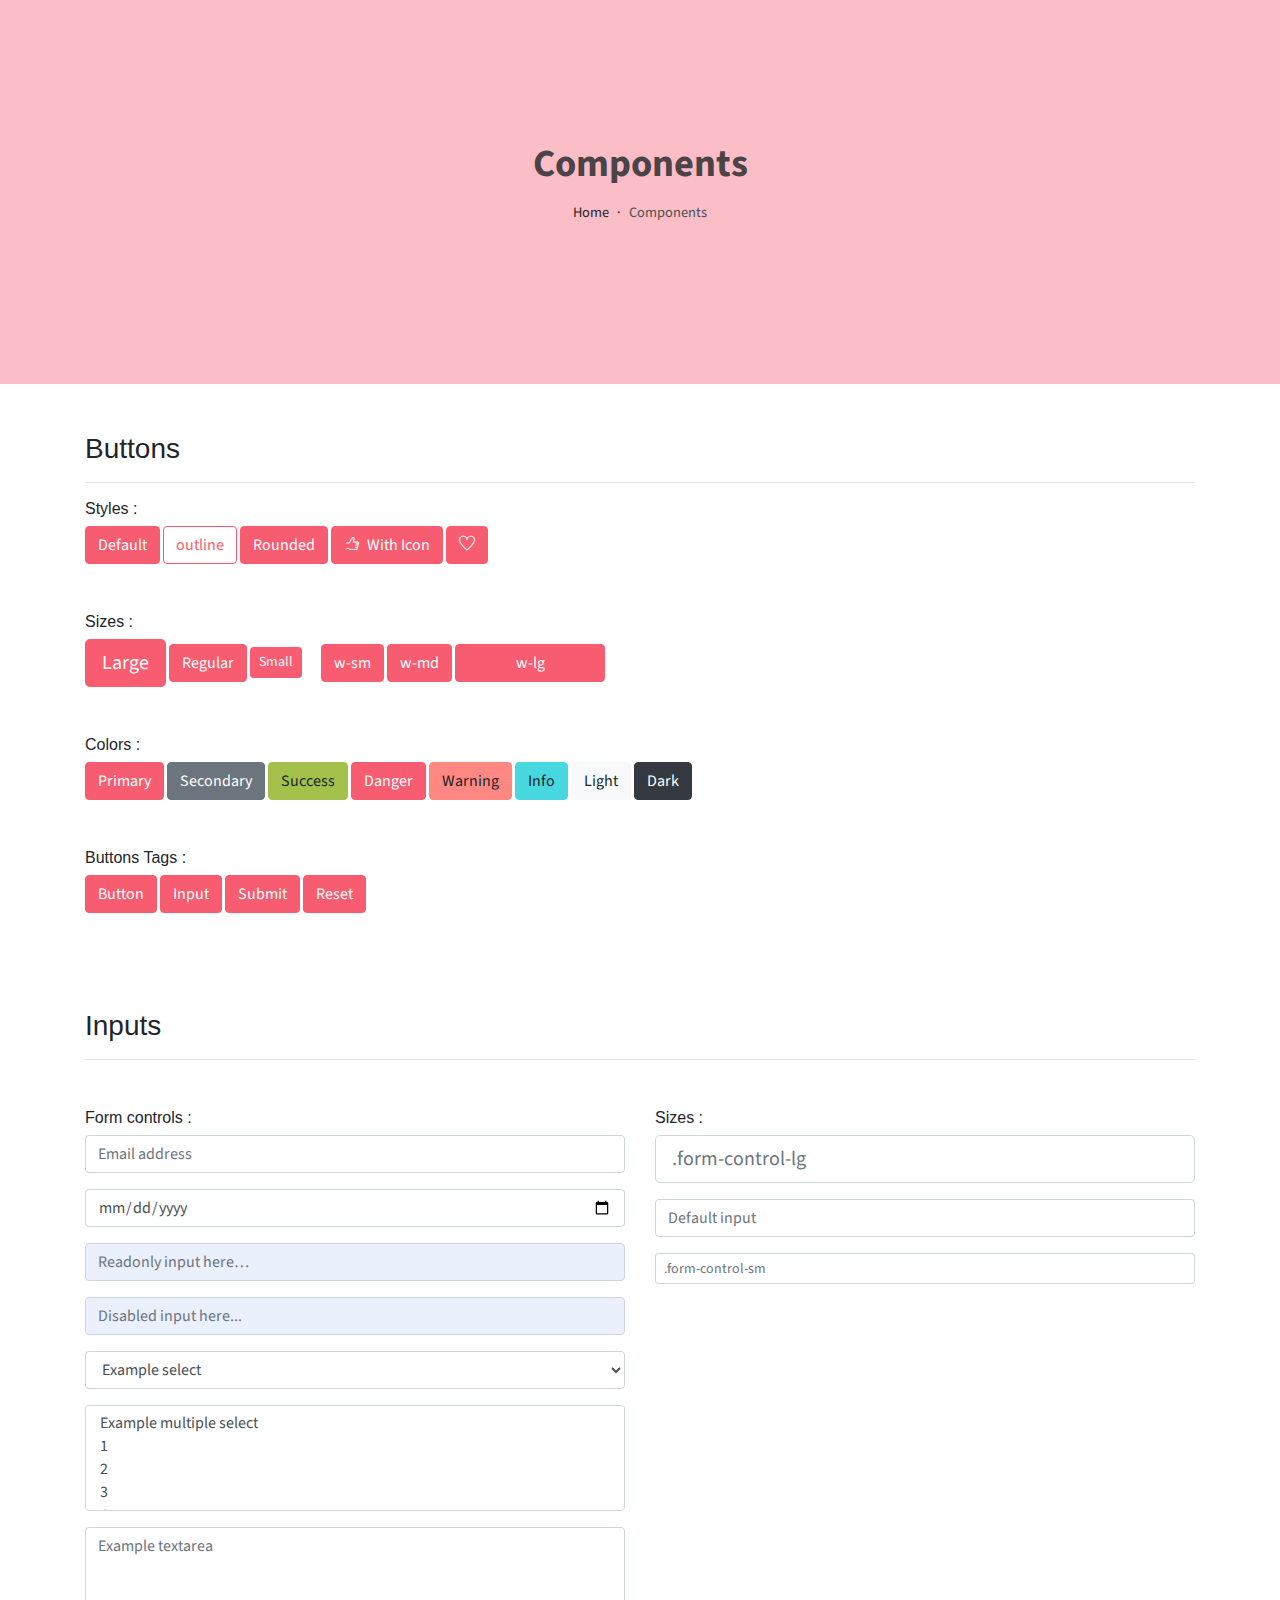
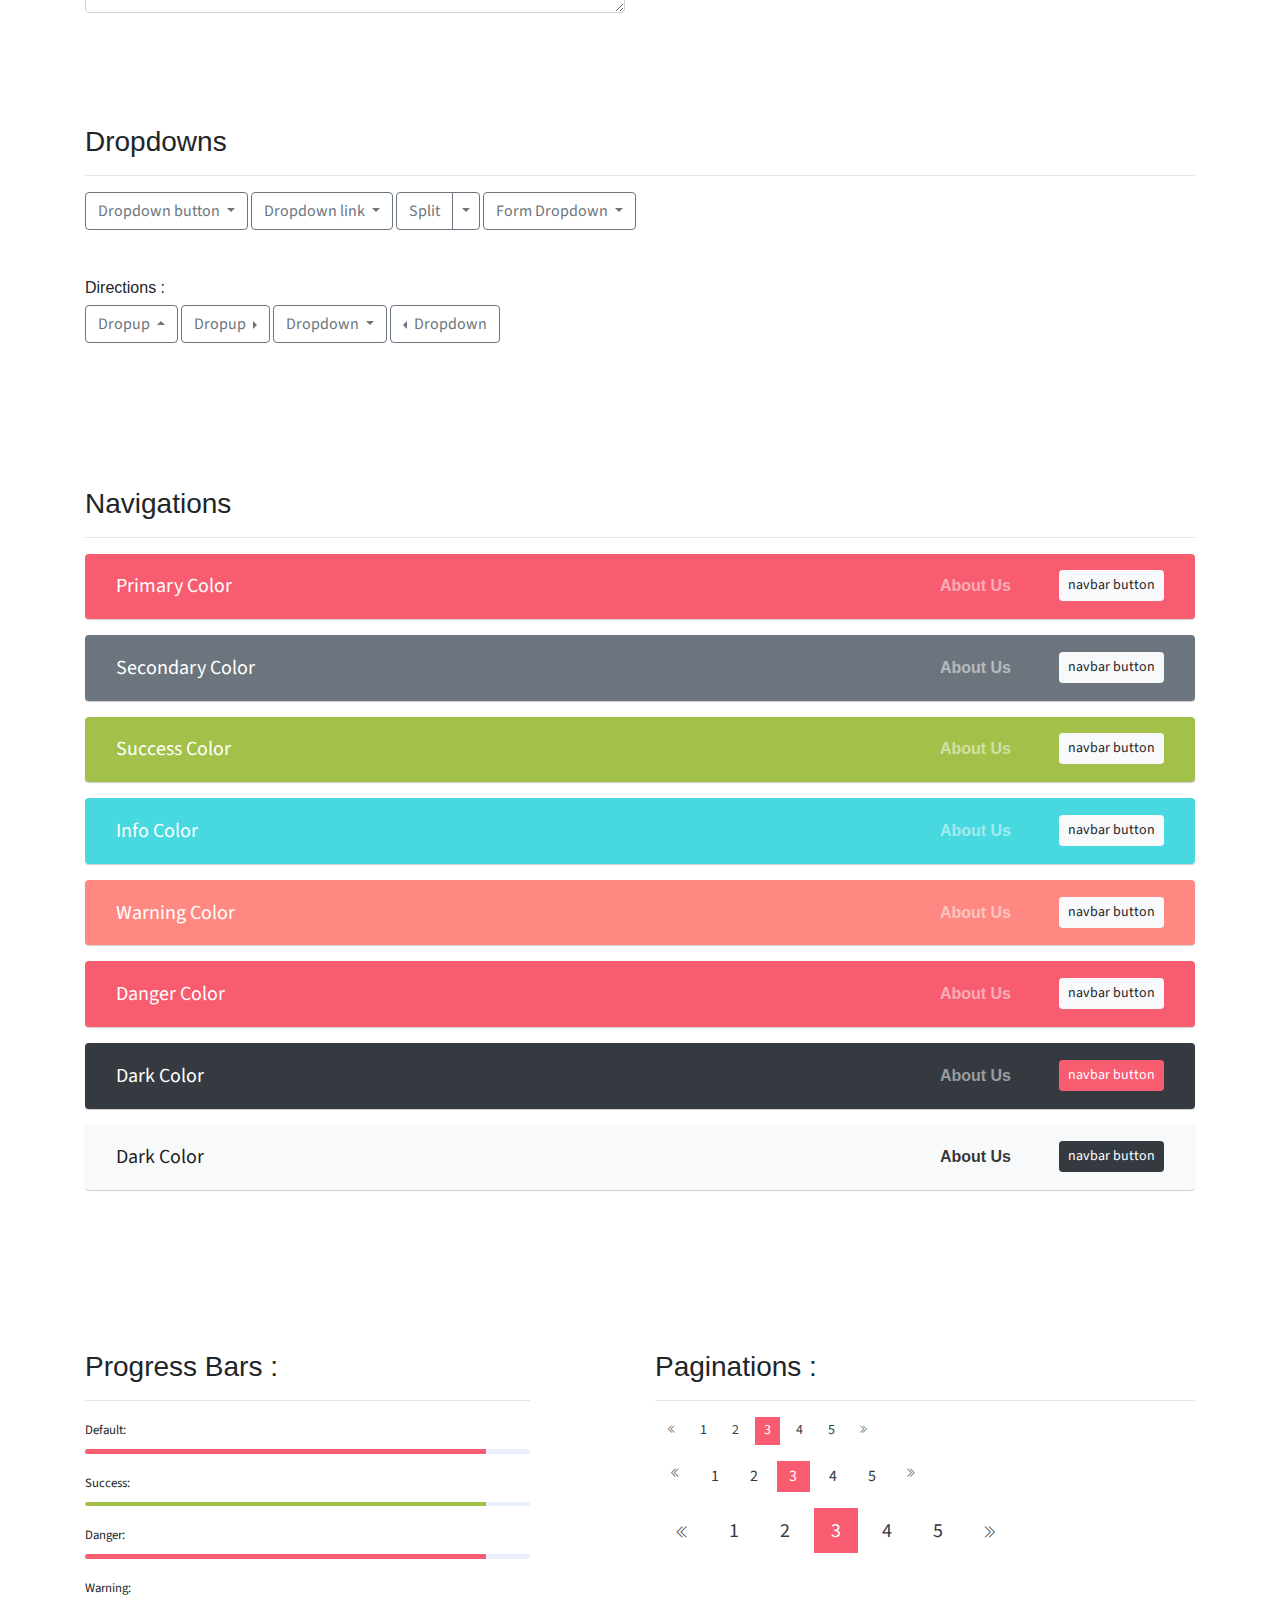
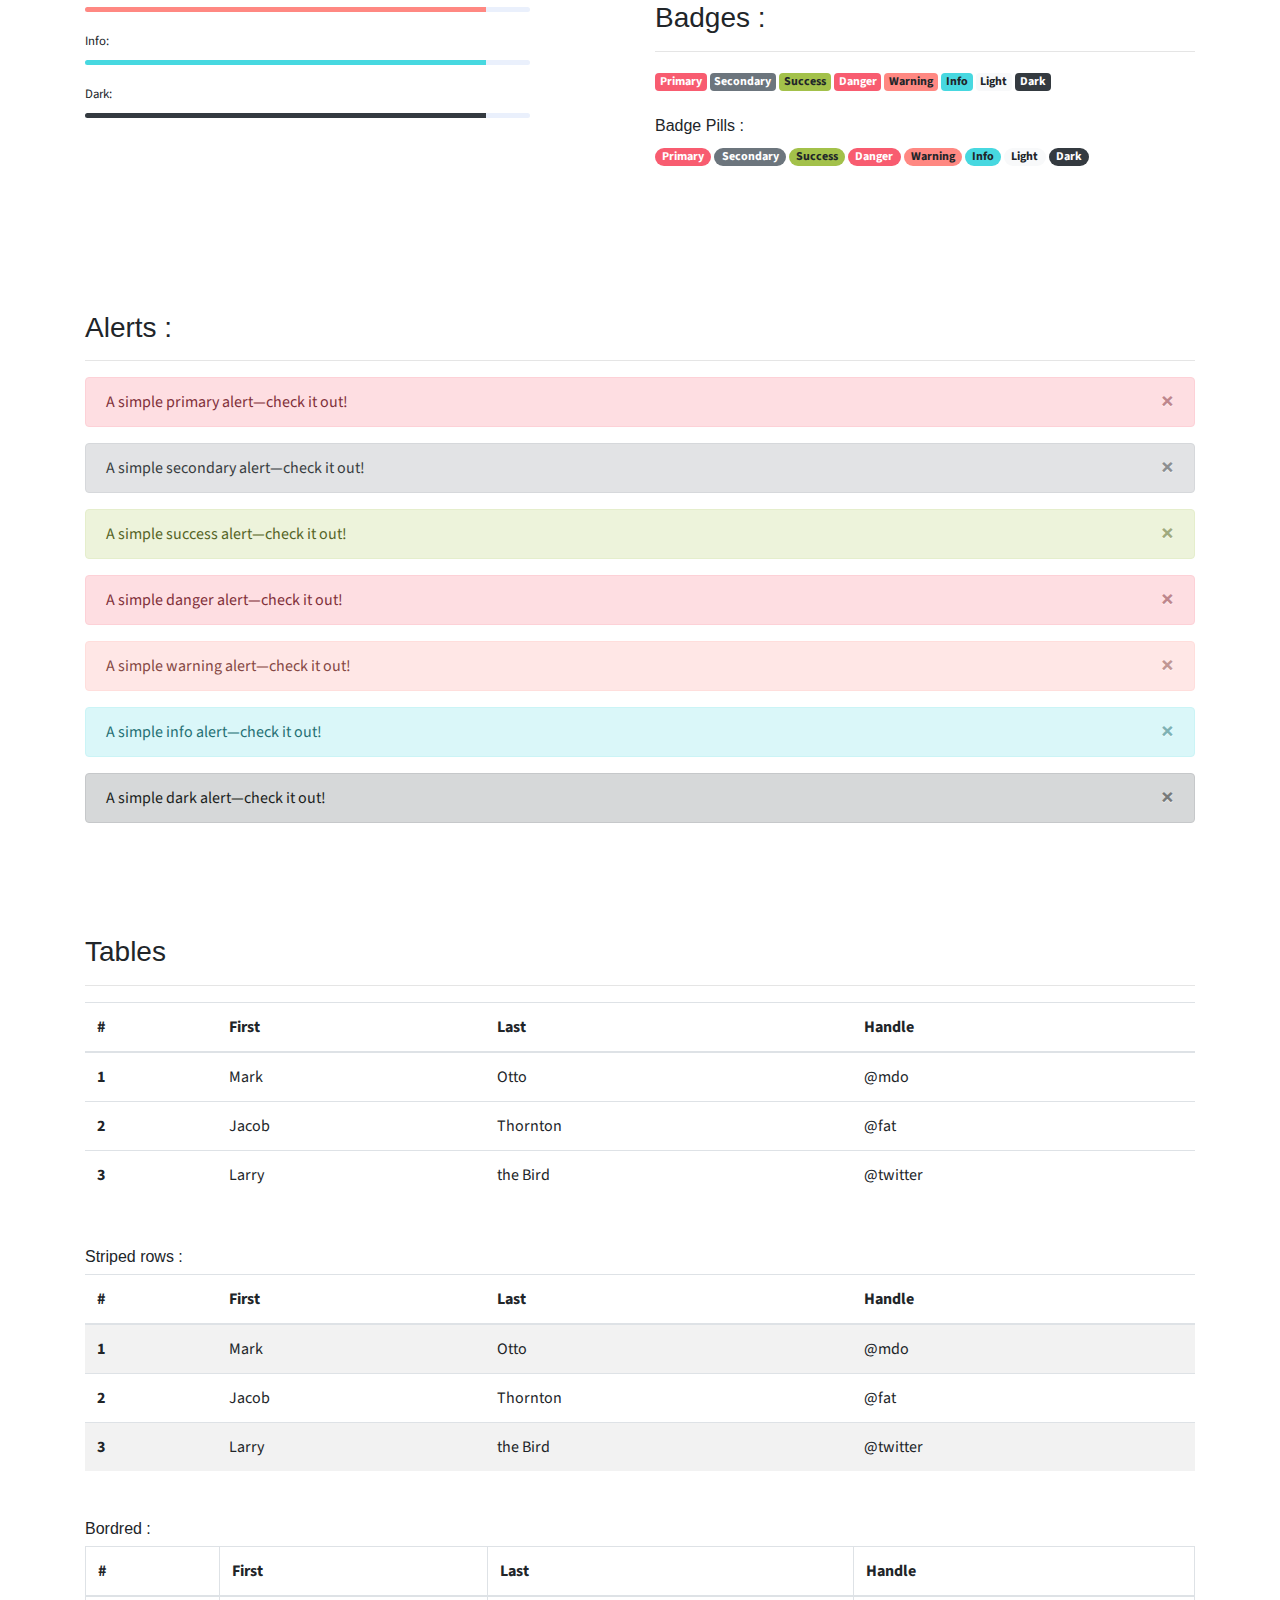
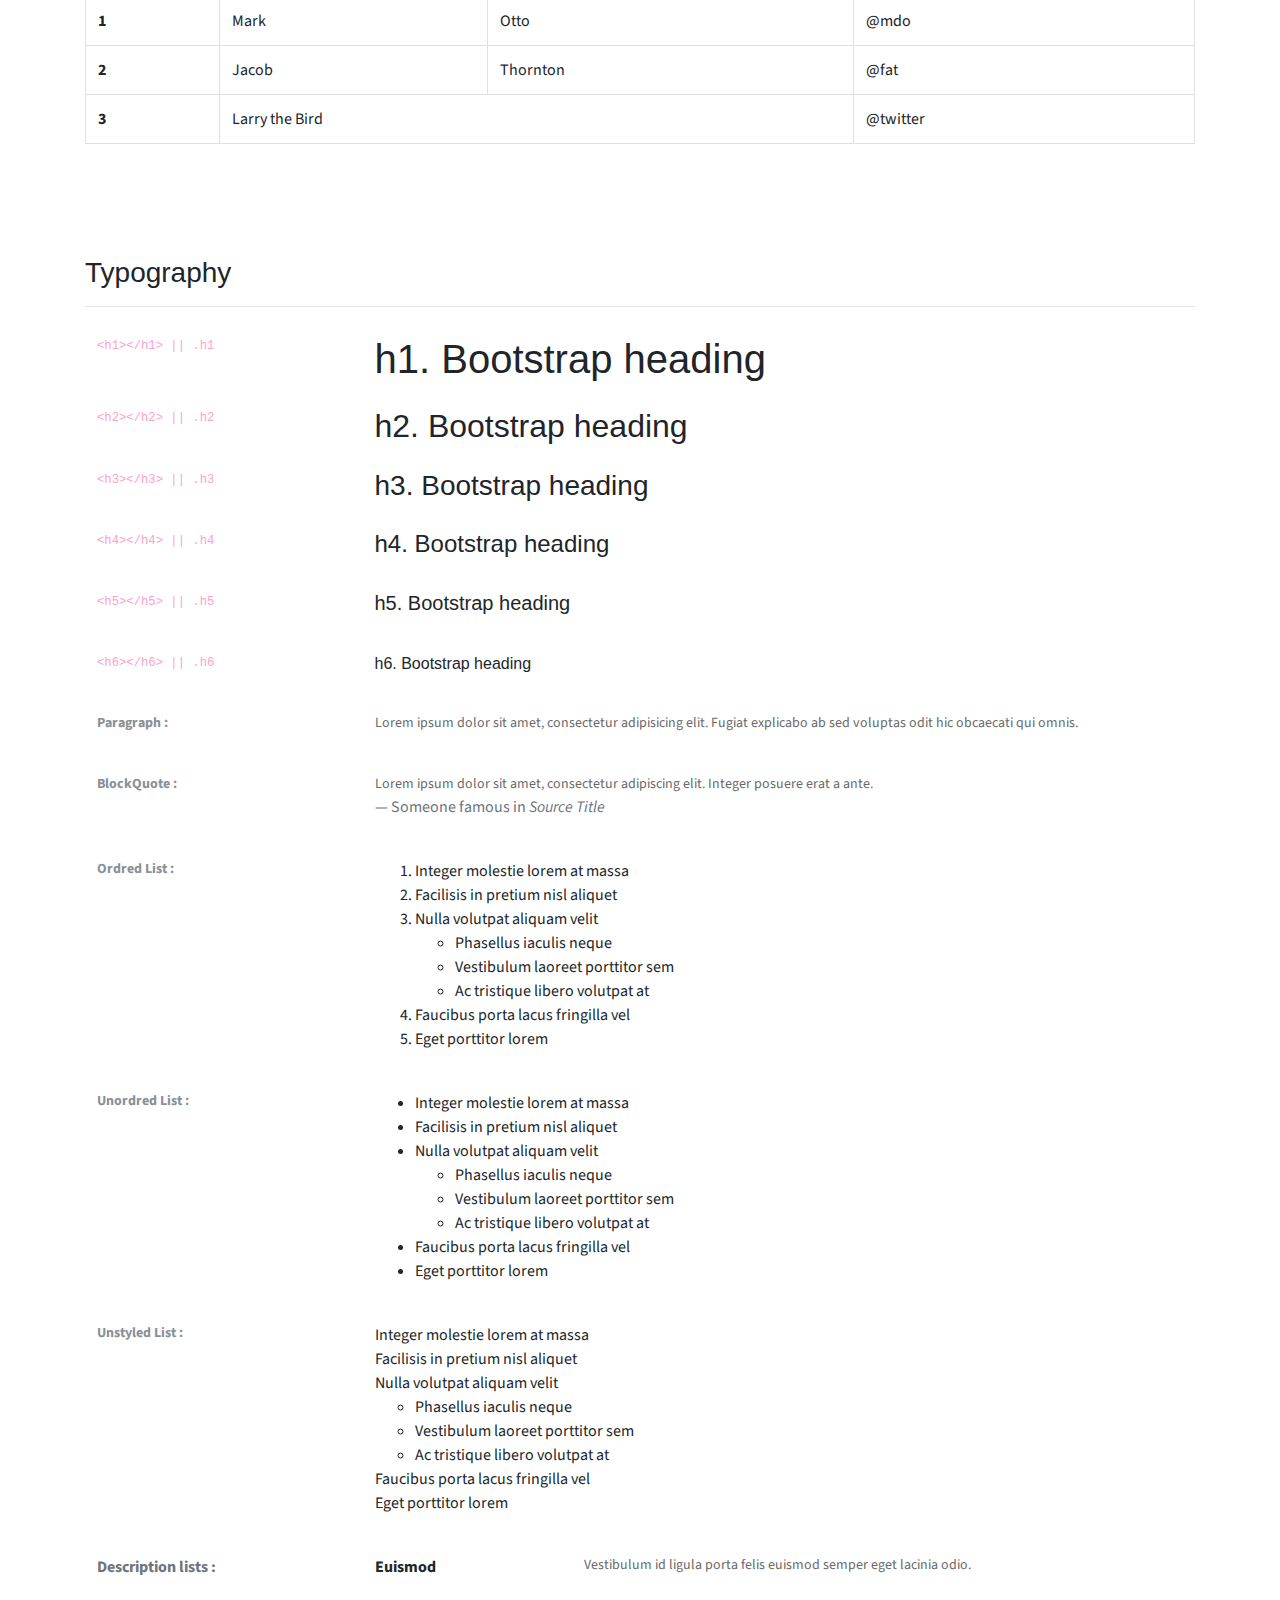
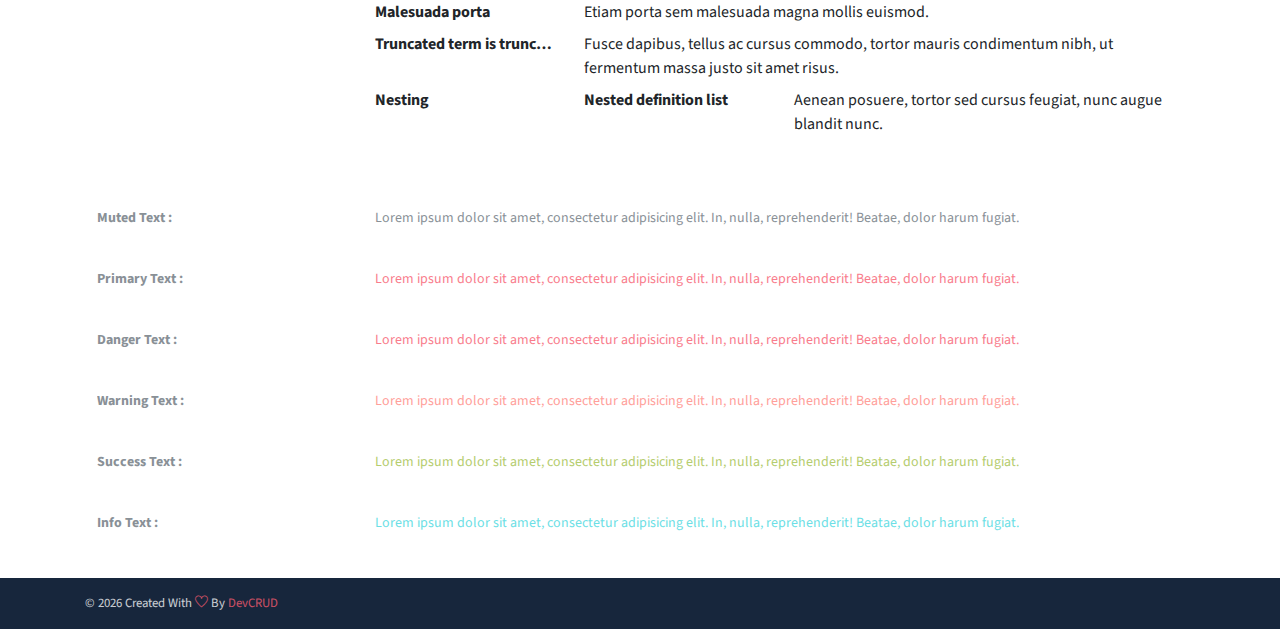
==== commit 718da8a4: "firstcleandraft" ====
--- a/components.html
+++ b/components.html
@@ -3,14 +3,13 @@
 <head>
    <meta charset="utf-8">
    <meta name="viewport" content="width=device-width, initial-scale=1, shrink-to-fit=no">
-   <meta name="description" content="Start your development with JohnDoe landing page.">
-   <meta name="author" content="Devcrud">
-   <title>JohnDoe Landing page | Components</title>
+   <meta name="description" content="Start your development with NadyaJassani landing page.">
+   <title>NadyaJassani Landing page | Components</title>
    <link rel="icon" href="assets/imgs/favicon.png" type="image/png">
    <!-- font icons -->
    <link rel="stylesheet" href="assets/vendors/themify-icons/css/themify-icons.css">
    <!-- Bootstrap + Steller  -->
-   <link rel="stylesheet" href="assets/css/johndoe.css">
+   <link rel="stylesheet" href="assets/css/nadyajassani.css">
 </head>
 <body>
 
@@ -252,12 +251,7 @@
                   <li class="nav-item">
                      <a class="nav-link" href="#about">About Us</a>
                   </li>
-                  <li class="nav-item">
-                     <a class="nav-link" href="#service">Our Service</a>
-                  </li>
-                  <li class="nav-item">
-                     <a class="nav-link" href="#team">Our Team</a>
-                  </li>
+                  
                   <li class="nav-item">
                      <a href="#book-table" class="ml-4 mt-1 btn btn-light btn-sm">navbar button</a>
                   </li>
@@ -276,12 +270,7 @@
                   <li class="nav-item">
                      <a class="nav-link" href="#about">About Us</a>
                   </li>
-                  <li class="nav-item">
-                     <a class="nav-link" href="#service">Our Service</a>
-                  </li>
-                  <li class="nav-item">
-                     <a class="nav-link" href="#team">Our Team</a>
-                  </li>
+                  
                   <li class="nav-item">
                      <a href="#book-table" class="ml-4 mt-1 btn btn-light btn-sm">navbar button</a>
                   </li>
@@ -300,12 +289,7 @@
                   <li class="nav-item">
                      <a class="nav-link" href="#about">About Us</a>
                   </li>
-                  <li class="nav-item">
-                     <a class="nav-link" href="#service">Our Service</a>
-                  </li>
-                  <li class="nav-item">
-                     <a class="nav-link" href="#team">Our Team</a>
-                  </li>
+                  
                   <li class="nav-item">
                      <a href="#book-table" class="ml-4 mt-1 btn btn-light btn-sm">navbar button</a>
                   </li>
@@ -324,12 +308,7 @@
                   <li class="nav-item">
                      <a class="nav-link" href="#about">About Us</a>
                   </li>
-                  <li class="nav-item">
-                     <a class="nav-link" href="#service">Our Service</a>
-                  </li>
-                  <li class="nav-item">
-                     <a class="nav-link" href="#team">Our Team</a>
-                  </li>
+                 
                   <li class="nav-item">
                      <a href="#book-table" class="ml-4 mt-1 btn btn-light btn-sm">navbar button</a>
                   </li>
@@ -348,12 +327,7 @@
                   <li class="nav-item">
                      <a class="nav-link" href="#about">About Us</a>
                   </li>
-                  <li class="nav-item">
-                     <a class="nav-link" href="#service">Our Service</a>
-                  </li>
-                  <li class="nav-item">
-                     <a class="nav-link" href="#team">Our Team</a>
-                  </li>
+                 
                   <li class="nav-item">
                      <a href="#book-table" class="ml-4 mt-1 btn btn-light btn-sm">navbar button</a>
                   </li>
@@ -372,12 +346,7 @@
                   <li class="nav-item">
                      <a class="nav-link" href="#about">About Us</a>
                   </li>
-                  <li class="nav-item">
-                     <a class="nav-link" href="#service">Our Service</a>
-                  </li>
-                  <li class="nav-item">
-                     <a class="nav-link" href="#team">Our Team</a>
-                  </li>
+                  
                   <li class="nav-item">
                      <a href="#book-table" class="ml-4 mt-1 btn btn-light btn-sm">navbar button</a>
                   </li>
@@ -396,12 +365,7 @@
                   <li class="nav-item">
                      <a class="nav-link" href="#about">About Us</a>
                   </li>
-                  <li class="nav-item">
-                     <a class="nav-link" href="#service">Our Service</a>
-                  </li>
-                  <li class="nav-item">
-                     <a class="nav-link" href="#team">Our Team</a>
-                  </li>
+           
                   <li class="nav-item">
                      <a href="#book-table" class="ml-4 mt-1 btn btn-primary btn-sm">navbar button</a>
                   </li>
@@ -420,12 +384,7 @@
                   <li class="nav-item">
                      <a class="nav-link" href="#about">About Us</a>
                   </li>
-                  <li class="nav-item">
-                     <a class="nav-link" href="#service">Our Service</a>
-                  </li>
-                  <li class="nav-item">
-                     <a class="nav-link" href="#team">Our Team</a>
-                  </li>
+                
                   <li class="nav-item">
                      <a href="#book-table" class="ml-4 mt-1 btn btn-dark btn-sm">navbar button</a>
                   </li>
--- a/assets/css/nadyajassani.css
+++ b/assets/css/nadyajassani.css
@@ -0,0 +1,11684 @@
+@charset "UTF-8";
+/*!
+=========================================================
+* NadyaJassni Landing page
+=========================================================
+
+* Copyright: 2019 DevCRUD (https://devcrud.com)
+* Licensed: (https://devcrud.com/licenses)
+* Coded by www.devcrud.com
+
+=========================================================
+
+* The above copyright notice and this permission notice shall be included in all copies or substantial portions of the Software.
+*/
+@import url("https://fonts.googleapis.com/css?family=Source+Sans+Pro:200,200i,300,300i,400,400i,600,600i,700,700i,900,900i&display=swap");
+:root {
+  --blue: #79A9F5;
+  --indigo: #C45F90;
+  --purple: #A16AE8;
+  --pink: #FC8BC0;
+  --red: #F85C70;
+  --orange: #FF8882;
+  --yellow: #FAD02C;
+  --green: #A3C14A;
+  --teal: #20c997;
+  --cyan: #47D8E0;
+  --white: #fff;
+  --gray: #6c757d;
+  --gray-dark: #343a40;
+  --primary: #F85C70;
+  --secondary: #6c757d;
+  --success: #A3C14A;
+  --info: #47D8E0;
+  --warning: #FF8882;
+  --danger: #F85C70;
+  --light: #f8f9fa;
+  --dark: #343a40;
+  --breakpoint-xs: 0;
+  --breakpoint-sm: 576px;
+  --breakpoint-md: 768px;
+  --breakpoint-lg: 992px;
+  --breakpoint-xl: 1200px;
+  --font-family-sans-serif: "Source Sans Pro", sans-serif;
+  --font-family-monospace: SFMono-Regular, Menlo, Monaco, Consolas, "Liberation Mono", "Courier New", monospace;
+}
+
+*,
+*::before,
+*::after {
+  box-sizing: border-box;
+}
+
+html {
+  font-family: sans-serif;
+  line-height: 1.15;
+  -webkit-text-size-adjust: 100%;
+  -webkit-tap-highlight-color: rgba(0, 0, 0, 0);
+}
+
+article, aside, figcaption, figure, footer, header, hgroup, main, nav, section {
+  display: block;
+}
+
+body {
+  margin: 0;
+  font-family: "Source Sans Pro", sans-serif;
+  font-size: 1rem;
+  font-weight: 400;
+  line-height: 1.5;
+  color: #212529;
+  text-align: left;
+  background-color: #fff;
+}
+
+[tabindex="-1"]:focus {
+  outline: 0 !important;
+}
+
+hr {
+  box-sizing: content-box;
+  height: 0;
+  overflow: visible;
+}
+
+h1, h2, h3, h4, h5, h6 {
+  margin-top: 0;
+  margin-bottom: 0.5rem;
+}
+
+p {
+  margin-top: 0;
+  margin-bottom: 1rem;
+}
+
+abbr[title],
+abbr[data-original-title] {
+  text-decoration: underline;
+  -webkit-text-decoration: underline dotted;
+          text-decoration: underline dotted;
+  cursor: help;
+  border-bottom: 0;
+  -webkit-text-decoration-skip-ink: none;
+          text-decoration-skip-ink: none;
+}
+
+address {
+  margin-bottom: .5rem;
+  font-style: normal;
+  line-height: inherit;
+}
+
+ol,
+ul,
+dl {
+  margin-top: 0;
+  margin-bottom: 1rem;
+}
+
+ol ol,
+ul ul,
+ol ul,
+ul ol {
+  margin-bottom: 0;
+}
+
+dt {
+  font-weight: 700;
+}
+
+dd {
+  margin-bottom: .5rem;
+  margin-left: 0;
+}
+
+blockquote {
+  margin: 0 0 .5rem;
+}
+
+b,
+strong {
+  font-weight: bolder;
+}
+
+small {
+  font-size: 80%;
+}
+
+sub,
+sup {
+  position: relative;
+  font-size: 75%;
+  line-height: 0;
+  vertical-align: baseline;
+}
+
+sub {
+  bottom: -.25em;
+}
+
+sup {
+  top: -.5em;
+}
+
+a {
+  color: #F85C70;
+  text-decoration: none;
+  background-color: transparent;
+}
+
+a:hover {
+  color: #f51330;
+  text-decoration: none;
+}
+
+a:not([href]):not([tabindex]) {
+  color: inherit;
+  text-decoration: none;
+}
+
+a:not([href]):not([tabindex]):hover, a:not([href]):not([tabindex]):focus {
+  color: inherit;
+  text-decoration: none;
+}
+
+a:not([href]):not([tabindex]):focus {
+  outline: 0;
+}
+
+pre,
+code,
+kbd,
+samp {
+  font-family: SFMono-Regular, Menlo, Monaco, Consolas, "Liberation Mono", "Courier New", monospace;
+  font-size: 1em;
+}
+
+pre {
+  margin-top: 0;
+  margin-bottom: 1rem;
+  overflow: auto;
+}
+
+figure {
+  margin: 0 0 1rem;
+}
+
+img {
+  vertical-align: middle;
+  border-style: none;
+}
+
+svg {
+  overflow: hidden;
+  vertical-align: middle;
+}
+
+table {
+  border-collapse: collapse;
+}
+
+caption {
+  padding-top: 0.75rem;
+  padding-bottom: 0.75rem;
+  color: #6c757d;
+  text-align: left;
+  caption-side: bottom;
+}
+
+th {
+  text-align: inherit;
+}
+
+label {
+  display: inline-block;
+  margin-bottom: 0.5rem;
+}
+
+button {
+  border-radius: 0;
+}
+
+button:focus {
+  outline: 1px dotted;
+  outline: 5px auto -webkit-focus-ring-color;
+}
+
+input,
+button,
+select,
+optgroup,
+textarea {
+  margin: 0;
+  font-family: inherit;
+  font-size: inherit;
+  line-height: inherit;
+}
+
+button,
+input {
+  overflow: visible;
+}
+
+button,
+select {
+  text-transform: none;
+}
+
+select {
+  word-wrap: normal;
+}
+
+button,
+[type="button"],
+[type="reset"],
+[type="submit"] {
+  -webkit-appearance: button;
+}
+
+button:not(:disabled),
+[type="button"]:not(:disabled),
+[type="reset"]:not(:disabled),
+[type="submit"]:not(:disabled) {
+  cursor: pointer;
+}
+
+button::-moz-focus-inner,
+[type="button"]::-moz-focus-inner,
+[type="reset"]::-moz-focus-inner,
+[type="submit"]::-moz-focus-inner {
+  padding: 0;
+  border-style: none;
+}
+
+input[type="radio"],
+input[type="checkbox"] {
+  box-sizing: border-box;
+  padding: 0;
+}
+
+input[type="date"],
+input[type="time"],
+input[type="datetime-local"],
+input[type="month"] {
+  -webkit-appearance: listbox;
+}
+
+textarea {
+  overflow: auto;
+  resize: vertical;
+}
+
+fieldset {
+  min-width: 0;
+  padding: 0;
+  margin: 0;
+  border: 0;
+}
+
+legend {
+  display: block;
+  width: 100%;
+  max-width: 100%;
+  padding: 0;
+  margin-bottom: .5rem;
+  font-size: 1.5rem;
+  line-height: inherit;
+  color: inherit;
+  white-space: normal;
+}
+
+progress {
+  vertical-align: baseline;
+}
+
+[type="number"]::-webkit-inner-spin-button,
+[type="number"]::-webkit-outer-spin-button {
+  height: auto;
+}
+
+[type="search"] {
+  outline-offset: -2px;
+  -webkit-appearance: none;
+}
+
+[type="search"]::-webkit-search-decoration {
+  -webkit-appearance: none;
+}
+
+::-webkit-file-upload-button {
+  font: inherit;
+  -webkit-appearance: button;
+}
+
+output {
+  display: inline-block;
+}
+
+summary {
+  display: list-item;
+  cursor: pointer;
+}
+
+template {
+  display: none;
+}
+
+[hidden] {
+  display: none !important;
+}
+
+h1, h2, h3, h4, h5, h6,
+.h1, .h2, .h3, .h4, .h5, .h6 {
+  margin-bottom: 0.5rem;
+  font-family: "Dosis", sans-serif;
+  font-weight: 500;
+  line-height: 1.2;
+}
+
+h1, .h1 {
+  font-size: 2.5rem;
+}
+
+h2, .h2 {
+  font-size: 2rem;
+}
+
+h3, .h3 {
+  font-size: 1.75rem;
+}
+
+h4, .h4 {
+  font-size: 1.5rem;
+}
+
+h5, .h5 {
+  font-size: 1.25rem;
+}
+
+h6, .h6 {
+  font-size: 1rem;
+}
+
+.lead {
+  font-size: 1.25rem;
+  font-weight: 300;
+}
+
+.display-1 {
+  font-size: 6rem;
+  font-weight: 300;
+  line-height: 1.2;
+}
+
+.display-2 {
+  font-size: 5.5rem;
+  font-weight: 300;
+  line-height: 1.2;
+}
+
+.display-3 {
+  font-size: 4.5rem;
+  font-weight: 300;
+  line-height: 1.2;
+}
+
+.display-4 {
+  font-size: 3.5rem;
+  font-weight: 300;
+  line-height: 1.2;
+}
+
+hr {
+  margin-top: 1rem;
+  margin-bottom: 1rem;
+  border: 0;
+  border-top: 1px solid rgba(0, 0, 0, 0.1);
+}
+
+small,
+.small {
+  font-size: 80%;
+  font-weight: 400;
+}
+
+mark,
+.mark {
+  padding: 0.2em;
+  background-color: #fcf8e3;
+}
+
+.list-unstyled {
+  padding-left: 0;
+  list-style: none;
+}
+
+.list-inline {
+  padding-left: 0;
+  list-style: none;
+}
+
+.list-inline-item {
+  display: inline-block;
+}
+
+.list-inline-item:not(:last-child) {
+  margin-right: 0.5rem;
+}
+
+.initialism {
+  font-size: 90%;
+  text-transform: uppercase;
+}
+
+.blockquote {
+  margin-bottom: 1rem;
+  font-size: 1.25rem;
+}
+
+.blockquote-footer {
+  display: block;
+  font-size: 80%;
+  color: #6c757d;
+}
+
+.blockquote-footer::before {
+  content: "\2014\00A0";
+}
+
+.img-fluid {
+  max-width: 100%;
+  height: auto;
+}
+
+.img-thumbnail {
+  padding: 0.25rem;
+  background-color: #fff;
+  border: 1px solid #dee2e6;
+  border-radius: 0.25rem;
+  max-width: 100%;
+  height: auto;
+}
+
+.figure {
+  display: inline-block;
+}
+
+.figure-img {
+  margin-bottom: 0.5rem;
+  line-height: 1;
+}
+
+.figure-caption {
+  font-size: 90%;
+  color: #6c757d;
+}
+
+code {
+  font-size: 87.5%;
+  color: #FC8BC0;
+  word-break: break-word;
+}
+
+a > code {
+  color: inherit;
+}
+
+kbd {
+  padding: 0.2rem 0.4rem;
+  font-size: 87.5%;
+  color: #fff;
+  background-color: #212529;
+  border-radius: 0.2rem;
+}
+
+kbd kbd {
+  padding: 0;
+  font-size: 100%;
+  font-weight: 700;
+}
+
+pre {
+  display: block;
+  font-size: 87.5%;
+  color: #212529;
+}
+
+pre code {
+  font-size: inherit;
+  color: inherit;
+  word-break: normal;
+}
+
+.pre-scrollable {
+  max-height: 340px;
+  overflow-y: scroll;
+}
+
+.container {
+  width: 100%;
+  padding-right: 15px;
+  padding-left: 15px;
+  margin-right: auto;
+  margin-left: auto;
+}
+
+@media (min-width: 576px) {
+  .container {
+    max-width: 540px;
+  }
+}
+
+@media (min-width: 768px) {
+  .container {
+    max-width: 720px;
+  }
+}
+
+@media (min-width: 992px) {
+  .container {
+    max-width: 960px;
+  }
+}
+
+@media (min-width: 1200px) {
+  .container {
+    max-width: 1140px;
+  }
+}
+
+.container-fluid {
+  width: 100%;
+  padding-right: 15px;
+  padding-left: 15px;
+  margin-right: auto;
+  margin-left: auto;
+}
+
+.row {
+  display: -webkit-box;
+  display: -webkit-flex;
+  display: -ms-flexbox;
+  display: flex;
+  -webkit-flex-wrap: wrap;
+      -ms-flex-wrap: wrap;
+          flex-wrap: wrap;
+  margin-right: -15px;
+  margin-left: -15px;
+}
+
+.no-gutters {
+  margin-right: 0;
+  margin-left: 0;
+}
+
+.no-gutters > .col,
+.no-gutters > [class*="col-"] {
+  padding-right: 0;
+  padding-left: 0;
+}
+
+.col-1, .col-2, .col-3, .col-4, .col-5, .col-6, .col-7, .col-8, .col-9, .col-10, .col-11, .col-12, .col,
+.col-auto, .col-sm-1, .col-sm-2, .col-sm-3, .col-sm-4, .col-sm-5, .col-sm-6, .col-sm-7, .col-sm-8, .col-sm-9, .col-sm-10, .col-sm-11, .col-sm-12, .col-sm,
+.col-sm-auto, .col-md-1, .col-md-2, .col-md-3, .col-md-4, .col-md-5, .col-md-6, .col-md-7, .col-md-8, .col-md-9, .col-md-10, .col-md-11, .col-md-12, .col-md,
+.col-md-auto, .col-lg-1, .col-lg-2, .col-lg-3, .col-lg-4, .col-lg-5, .col-lg-6, .col-lg-7, .col-lg-8, .col-lg-9, .col-lg-10, .col-lg-11, .col-lg-12, .col-lg,
+.col-lg-auto, .col-xl-1, .col-xl-2, .col-xl-3, .col-xl-4, .col-xl-5, .col-xl-6, .col-xl-7, .col-xl-8, .col-xl-9, .col-xl-10, .col-xl-11, .col-xl-12, .col-xl,
+.col-xl-auto {
+  position: relative;
+  width: 100%;
+  padding-right: 15px;
+  padding-left: 15px;
+}
+
+.col {
+  -webkit-flex-basis: 0;
+      -ms-flex-preferred-size: 0;
+          flex-basis: 0;
+  -webkit-box-flex: 1;
+  -webkit-flex-grow: 1;
+      -ms-flex-positive: 1;
+          flex-grow: 1;
+  max-width: 100%;
+}
+
+.col-auto {
+  -webkit-box-flex: 0;
+  -webkit-flex: 0 0 auto;
+      -ms-flex: 0 0 auto;
+          flex: 0 0 auto;
+  width: auto;
+  max-width: 100%;
+}
+
+.col-1 {
+  -webkit-box-flex: 0;
+  -webkit-flex: 0 0 8.33333%;
+      -ms-flex: 0 0 8.33333%;
+          flex: 0 0 8.33333%;
+  max-width: 8.33333%;
+}
+
+.col-2 {
+  -webkit-box-flex: 0;
+  -webkit-flex: 0 0 16.66667%;
+      -ms-flex: 0 0 16.66667%;
+          flex: 0 0 16.66667%;
+  max-width: 16.66667%;
+}
+
+.col-3 {
+  -webkit-box-flex: 0;
+  -webkit-flex: 0 0 25%;
+      -ms-flex: 0 0 25%;
+          flex: 0 0 25%;
+  max-width: 25%;
+}
+
+.col-4 {
+  -webkit-box-flex: 0;
+  -webkit-flex: 0 0 33.33333%;
+      -ms-flex: 0 0 33.33333%;
+          flex: 0 0 33.33333%;
+  max-width: 33.33333%;
+}
+
+.col-5 {
+  -webkit-box-flex: 0;
+  -webkit-flex: 0 0 41.66667%;
+      -ms-flex: 0 0 41.66667%;
+          flex: 0 0 41.66667%;
+  max-width: 41.66667%;
+}
+
+.col-6 {
+  -webkit-box-flex: 0;
+  -webkit-flex: 0 0 50%;
+      -ms-flex: 0 0 50%;
+          flex: 0 0 50%;
+  max-width: 50%;
+}
+
+.col-7 {
+  -webkit-box-flex: 0;
+  -webkit-flex: 0 0 58.33333%;
+      -ms-flex: 0 0 58.33333%;
+          flex: 0 0 58.33333%;
+  max-width: 58.33333%;
+}
+
+.col-8 {
+  -webkit-box-flex: 0;
+  -webkit-flex: 0 0 66.66667%;
+      -ms-flex: 0 0 66.66667%;
+          flex: 0 0 66.66667%;
+  max-width: 66.66667%;
+}
+
+.col-9 {
+  -webkit-box-flex: 0;
+  -webkit-flex: 0 0 75%;
+      -ms-flex: 0 0 75%;
+          flex: 0 0 75%;
+  max-width: 75%;
+}
+
+.col-10 {
+  -webkit-box-flex: 0;
+  -webkit-flex: 0 0 83.33333%;
+      -ms-flex: 0 0 83.33333%;
+          flex: 0 0 83.33333%;
+  max-width: 83.33333%;
+}
+
+.col-11 {
+  -webkit-box-flex: 0;
+  -webkit-flex: 0 0 91.66667%;
+      -ms-flex: 0 0 91.66667%;
+          flex: 0 0 91.66667%;
+  max-width: 91.66667%;
+}
+
+.col-12 {
+  -webkit-box-flex: 0;
+  -webkit-flex: 0 0 100%;
+      -ms-flex: 0 0 100%;
+          flex: 0 0 100%;
+  max-width: 100%;
+}
+
+.order-first {
+  -webkit-box-ordinal-group: 0;
+  -webkit-order: -1;
+      -ms-flex-order: -1;
+          order: -1;
+}
+
+.order-last {
+  -webkit-box-ordinal-group: 14;
+  -webkit-order: 13;
+      -ms-flex-order: 13;
+          order: 13;
+}
+
+.order-0 {
+  -webkit-box-ordinal-group: 1;
+  -webkit-order: 0;
+      -ms-flex-order: 0;
+          order: 0;
+}
+
+.order-1 {
+  -webkit-box-ordinal-group: 2;
+  -webkit-order: 1;
+      -ms-flex-order: 1;
+          order: 1;
+}
+
+.order-2 {
+  -webkit-box-ordinal-group: 3;
+  -webkit-order: 2;
+      -ms-flex-order: 2;
+          order: 2;
+}
+
+.order-3 {
+  -webkit-box-ordinal-group: 4;
+  -webkit-order: 3;
+      -ms-flex-order: 3;
+          order: 3;
+}
+
+.order-4 {
+  -webkit-box-ordinal-group: 5;
+  -webkit-order: 4;
+      -ms-flex-order: 4;
+          order: 4;
+}
+
+.order-5 {
+  -webkit-box-ordinal-group: 6;
+  -webkit-order: 5;
+      -ms-flex-order: 5;
+          order: 5;
+}
+
+.order-6 {
+  -webkit-box-ordinal-group: 7;
+  -webkit-order: 6;
+      -ms-flex-order: 6;
+          order: 6;
+}
+
+.order-7 {
+  -webkit-box-ordinal-group: 8;
+  -webkit-order: 7;
+      -ms-flex-order: 7;
+          order: 7;
+}
+
+.order-8 {
+  -webkit-box-ordinal-group: 9;
+  -webkit-order: 8;
+      -ms-flex-order: 8;
+          order: 8;
+}
+
+.order-9 {
+  -webkit-box-ordinal-group: 10;
+  -webkit-order: 9;
+      -ms-flex-order: 9;
+          order: 9;
+}
+
+.order-10 {
+  -webkit-box-ordinal-group: 11;
+  -webkit-order: 10;
+      -ms-flex-order: 10;
+          order: 10;
+}
+
+.order-11 {
+  -webkit-box-ordinal-group: 12;
+  -webkit-order: 11;
+      -ms-flex-order: 11;
+          order: 11;
+}
+
+.order-12 {
+  -webkit-box-ordinal-group: 13;
+  -webkit-order: 12;
+      -ms-flex-order: 12;
+          order: 12;
+}
+
+.offset-1 {
+  margin-left: 8.33333%;
+}
+
+.offset-2 {
+  margin-left: 16.66667%;
+}
+
+.offset-3 {
+  margin-left: 25%;
+}
+
+.offset-4 {
+  margin-left: 33.33333%;
+}
+
+.offset-5 {
+  margin-left: 41.66667%;
+}
+
+.offset-6 {
+  margin-left: 50%;
+}
+
+.offset-7 {
+  margin-left: 58.33333%;
+}
+
+.offset-8 {
+  margin-left: 66.66667%;
+}
+
+.offset-9 {
+  margin-left: 75%;
+}
+
+.offset-10 {
+  margin-left: 83.33333%;
+}
+
+.offset-11 {
+  margin-left: 91.66667%;
+}
+
+@media (min-width: 576px) {
+  .col-sm {
+    -webkit-flex-basis: 0;
+        -ms-flex-preferred-size: 0;
+            flex-basis: 0;
+    -webkit-box-flex: 1;
+    -webkit-flex-grow: 1;
+        -ms-flex-positive: 1;
+            flex-grow: 1;
+    max-width: 100%;
+  }
+  .col-sm-auto {
+    -webkit-box-flex: 0;
+    -webkit-flex: 0 0 auto;
+        -ms-flex: 0 0 auto;
+            flex: 0 0 auto;
+    width: auto;
+    max-width: 100%;
+  }
+  .col-sm-1 {
+    -webkit-box-flex: 0;
+    -webkit-flex: 0 0 8.33333%;
+        -ms-flex: 0 0 8.33333%;
+            flex: 0 0 8.33333%;
+    max-width: 8.33333%;
+  }
+  .col-sm-2 {
+    -webkit-box-flex: 0;
+    -webkit-flex: 0 0 16.66667%;
+        -ms-flex: 0 0 16.66667%;
+            flex: 0 0 16.66667%;
+    max-width: 16.66667%;
+  }
+  .col-sm-3 {
+    -webkit-box-flex: 0;
+    -webkit-flex: 0 0 25%;
+        -ms-flex: 0 0 25%;
+            flex: 0 0 25%;
+    max-width: 25%;
+  }
+  .col-sm-4 {
+    -webkit-box-flex: 0;
+    -webkit-flex: 0 0 33.33333%;
+        -ms-flex: 0 0 33.33333%;
+            flex: 0 0 33.33333%;
+    max-width: 33.33333%;
+  }
+  .col-sm-5 {
+    -webkit-box-flex: 0;
+    -webkit-flex: 0 0 41.66667%;
+        -ms-flex: 0 0 41.66667%;
+            flex: 0 0 41.66667%;
+    max-width: 41.66667%;
+  }
+  .col-sm-6 {
+    -webkit-box-flex: 0;
+    -webkit-flex: 0 0 50%;
+        -ms-flex: 0 0 50%;
+            flex: 0 0 50%;
+    max-width: 50%;
+  }
+  .col-sm-7 {
+    -webkit-box-flex: 0;
+    -webkit-flex: 0 0 58.33333%;
+        -ms-flex: 0 0 58.33333%;
+            flex: 0 0 58.33333%;
+    max-width: 58.33333%;
+  }
+  .col-sm-8 {
+    -webkit-box-flex: 0;
+    -webkit-flex: 0 0 66.66667%;
+        -ms-flex: 0 0 66.66667%;
+            flex: 0 0 66.66667%;
+    max-width: 66.66667%;
+  }
+  .col-sm-9 {
+    -webkit-box-flex: 0;
+    -webkit-flex: 0 0 75%;
+        -ms-flex: 0 0 75%;
+            flex: 0 0 75%;
+    max-width: 75%;
+  }
+  .col-sm-10 {
+    -webkit-box-flex: 0;
+    -webkit-flex: 0 0 83.33333%;
+        -ms-flex: 0 0 83.33333%;
+            flex: 0 0 83.33333%;
+    max-width: 83.33333%;
+  }
+  .col-sm-11 {
+    -webkit-box-flex: 0;
+    -webkit-flex: 0 0 91.66667%;
+        -ms-flex: 0 0 91.66667%;
+            flex: 0 0 91.66667%;
+    max-width: 91.66667%;
+  }
+  .col-sm-12 {
+    -webkit-box-flex: 0;
+    -webkit-flex: 0 0 100%;
+        -ms-flex: 0 0 100%;
+            flex: 0 0 100%;
+    max-width: 100%;
+  }
+  .order-sm-first {
+    -webkit-box-ordinal-group: 0;
+    -webkit-order: -1;
+        -ms-flex-order: -1;
+            order: -1;
+  }
+  .order-sm-last {
+    -webkit-box-ordinal-group: 14;
+    -webkit-order: 13;
+        -ms-flex-order: 13;
+            order: 13;
+  }
+  .order-sm-0 {
+    -webkit-box-ordinal-group: 1;
+    -webkit-order: 0;
+        -ms-flex-order: 0;
+            order: 0;
+  }
+  .order-sm-1 {
+    -webkit-box-ordinal-group: 2;
+    -webkit-order: 1;
+        -ms-flex-order: 1;
+            order: 1;
+  }
+  .order-sm-2 {
+    -webkit-box-ordinal-group: 3;
+    -webkit-order: 2;
+        -ms-flex-order: 2;
+            order: 2;
+  }
+  .order-sm-3 {
+    -webkit-box-ordinal-group: 4;
+    -webkit-order: 3;
+        -ms-flex-order: 3;
+            order: 3;
+  }
+  .order-sm-4 {
+    -webkit-box-ordinal-group: 5;
+    -webkit-order: 4;
+        -ms-flex-order: 4;
+            order: 4;
+  }
+  .order-sm-5 {
+    -webkit-box-ordinal-group: 6;
+    -webkit-order: 5;
+        -ms-flex-order: 5;
+            order: 5;
+  }
+  .order-sm-6 {
+    -webkit-box-ordinal-group: 7;
+    -webkit-order: 6;
+        -ms-flex-order: 6;
+            order: 6;
+  }
+  .order-sm-7 {
+    -webkit-box-ordinal-group: 8;
+    -webkit-order: 7;
+        -ms-flex-order: 7;
+            order: 7;
+  }
+  .order-sm-8 {
+    -webkit-box-ordinal-group: 9;
+    -webkit-order: 8;
+        -ms-flex-order: 8;
+            order: 8;
+  }
+  .order-sm-9 {
+    -webkit-box-ordinal-group: 10;
+    -webkit-order: 9;
+        -ms-flex-order: 9;
+            order: 9;
+  }
+  .order-sm-10 {
+    -webkit-box-ordinal-group: 11;
+    -webkit-order: 10;
+        -ms-flex-order: 10;
+            order: 10;
+  }
+  .order-sm-11 {
+    -webkit-box-ordinal-group: 12;
+    -webkit-order: 11;
+        -ms-flex-order: 11;
+            order: 11;
+  }
+  .order-sm-12 {
+    -webkit-box-ordinal-group: 13;
+    -webkit-order: 12;
+        -ms-flex-order: 12;
+            order: 12;
+  }
+  .offset-sm-0 {
+    margin-left: 0;
+  }
+  .offset-sm-1 {
+    margin-left: 8.33333%;
+  }
+  .offset-sm-2 {
+    margin-left: 16.66667%;
+  }
+  .offset-sm-3 {
+    margin-left: 25%;
+  }
+  .offset-sm-4 {
+    margin-left: 33.33333%;
+  }
+  .offset-sm-5 {
+    margin-left: 41.66667%;
+  }
+  .offset-sm-6 {
+    margin-left: 50%;
+  }
+  .offset-sm-7 {
+    margin-left: 58.33333%;
+  }
+  .offset-sm-8 {
+    margin-left: 66.66667%;
+  }
+  .offset-sm-9 {
+    margin-left: 75%;
+  }
+  .offset-sm-10 {
+    margin-left: 83.33333%;
+  }
+  .offset-sm-11 {
+    margin-left: 91.66667%;
+  }
+}
+
+@media (min-width: 768px) {
+  .col-md {
+    -webkit-flex-basis: 0;
+        -ms-flex-preferred-size: 0;
+            flex-basis: 0;
+    -webkit-box-flex: 1;
+    -webkit-flex-grow: 1;
+        -ms-flex-positive: 1;
+            flex-grow: 1;
+    max-width: 100%;
+  }
+  .col-md-auto {
+    -webkit-box-flex: 0;
+    -webkit-flex: 0 0 auto;
+        -ms-flex: 0 0 auto;
+            flex: 0 0 auto;
+    width: auto;
+    max-width: 100%;
+  }
+  .col-md-1 {
+    -webkit-box-flex: 0;
+    -webkit-flex: 0 0 8.33333%;
+        -ms-flex: 0 0 8.33333%;
+            flex: 0 0 8.33333%;
+    max-width: 8.33333%;
+  }
+  .col-md-2 {
+    -webkit-box-flex: 0;
+    -webkit-flex: 0 0 16.66667%;
+        -ms-flex: 0 0 16.66667%;
+            flex: 0 0 16.66667%;
+    max-width: 16.66667%;
+  }
+  .col-md-3 {
+    -webkit-box-flex: 0;
+    -webkit-flex: 0 0 25%;
+        -ms-flex: 0 0 25%;
+            flex: 0 0 25%;
+    max-width: 25%;
+  }
+  .col-md-4 {
+    -webkit-box-flex: 0;
+    -webkit-flex: 0 0 33.33333%;
+        -ms-flex: 0 0 33.33333%;
+            flex: 0 0 33.33333%;
+    max-width: 33.33333%;
+  }
+  .col-md-5 {
+    -webkit-box-flex: 0;
+    -webkit-flex: 0 0 41.66667%;
+        -ms-flex: 0 0 41.66667%;
+            flex: 0 0 41.66667%;
+    max-width: 41.66667%;
+  }
+  .col-md-6 {
+    -webkit-box-flex: 0;
+    -webkit-flex: 0 0 50%;
+        -ms-flex: 0 0 50%;
+            flex: 0 0 50%;
+    max-width: 50%;
+  }
+  .col-md-7 {
+    -webkit-box-flex: 0;
+    -webkit-flex: 0 0 58.33333%;
+        -ms-flex: 0 0 58.33333%;
+            flex: 0 0 58.33333%;
+    max-width: 58.33333%;
+  }
+  .col-md-8 {
+    -webkit-box-flex: 0;
+    -webkit-flex: 0 0 66.66667%;
+        -ms-flex: 0 0 66.66667%;
+            flex: 0 0 66.66667%;
+    max-width: 66.66667%;
+  }
+  .col-md-9 {
+    -webkit-box-flex: 0;
+    -webkit-flex: 0 0 75%;
+        -ms-flex: 0 0 75%;
+            flex: 0 0 75%;
+    max-width: 75%;
+  }
+  .col-md-10 {
+    -webkit-box-flex: 0;
+    -webkit-flex: 0 0 83.33333%;
+        -ms-flex: 0 0 83.33333%;
+            flex: 0 0 83.33333%;
+    max-width: 83.33333%;
+  }
+  .col-md-11 {
+    -webkit-box-flex: 0;
+    -webkit-flex: 0 0 91.66667%;
+        -ms-flex: 0 0 91.66667%;
+            flex: 0 0 91.66667%;
+    max-width: 91.66667%;
+  }
+  .col-md-12 {
+    -webkit-box-flex: 0;
+    -webkit-flex: 0 0 100%;
+        -ms-flex: 0 0 100%;
+            flex: 0 0 100%;
+    max-width: 100%;
+  }
+  .order-md-first {
+    -webkit-box-ordinal-group: 0;
+    -webkit-order: -1;
+        -ms-flex-order: -1;
+            order: -1;
+  }
+  .order-md-last {
+    -webkit-box-ordinal-group: 14;
+    -webkit-order: 13;
+        -ms-flex-order: 13;
+            order: 13;
+  }
+  .order-md-0 {
+    -webkit-box-ordinal-group: 1;
+    -webkit-order: 0;
+        -ms-flex-order: 0;
+            order: 0;
+  }
+  .order-md-1 {
+    -webkit-box-ordinal-group: 2;
+    -webkit-order: 1;
+        -ms-flex-order: 1;
+            order: 1;
+  }
+  .order-md-2 {
+    -webkit-box-ordinal-group: 3;
+    -webkit-order: 2;
+        -ms-flex-order: 2;
+            order: 2;
+  }
+  .order-md-3 {
+    -webkit-box-ordinal-group: 4;
+    -webkit-order: 3;
+        -ms-flex-order: 3;
+            order: 3;
+  }
+  .order-md-4 {
+    -webkit-box-ordinal-group: 5;
+    -webkit-order: 4;
+        -ms-flex-order: 4;
+            order: 4;
+  }
+  .order-md-5 {
+    -webkit-box-ordinal-group: 6;
+    -webkit-order: 5;
+        -ms-flex-order: 5;
+            order: 5;
+  }
+  .order-md-6 {
+    -webkit-box-ordinal-group: 7;
+    -webkit-order: 6;
+        -ms-flex-order: 6;
+            order: 6;
+  }
+  .order-md-7 {
+    -webkit-box-ordinal-group: 8;
+    -webkit-order: 7;
+        -ms-flex-order: 7;
+            order: 7;
+  }
+  .order-md-8 {
+    -webkit-box-ordinal-group: 9;
+    -webkit-order: 8;
+        -ms-flex-order: 8;
+            order: 8;
+  }
+  .order-md-9 {
+    -webkit-box-ordinal-group: 10;
+    -webkit-order: 9;
+        -ms-flex-order: 9;
+            order: 9;
+  }
+  .order-md-10 {
+    -webkit-box-ordinal-group: 11;
+    -webkit-order: 10;
+        -ms-flex-order: 10;
+            order: 10;
+  }
+  .order-md-11 {
+    -webkit-box-ordinal-group: 12;
+    -webkit-order: 11;
+        -ms-flex-order: 11;
+            order: 11;
+  }
+  .order-md-12 {
+    -webkit-box-ordinal-group: 13;
+    -webkit-order: 12;
+        -ms-flex-order: 12;
+            order: 12;
+  }
+  .offset-md-0 {
+    margin-left: 0;
+  }
+  .offset-md-1 {
+    margin-left: 8.33333%;
+  }
+  .offset-md-2 {
+    margin-left: 16.66667%;
+  }
+  .offset-md-3 {
+    margin-left: 25%;
+  }
+  .offset-md-4 {
+    margin-left: 33.33333%;
+  }
+  .offset-md-5 {
+    margin-left: 41.66667%;
+  }
+  .offset-md-6 {
+    margin-left: 50%;
+  }
+  .offset-md-7 {
+    margin-left: 58.33333%;
+  }
+  .offset-md-8 {
+    margin-left: 66.66667%;
+  }
+  .offset-md-9 {
+    margin-left: 75%;
+  }
+  .offset-md-10 {
+    margin-left: 83.33333%;
+  }
+  .offset-md-11 {
+    margin-left: 91.66667%;
+  }
+}
+
+@media (min-width: 992px) {
+  .col-lg {
+    -webkit-flex-basis: 0;
+        -ms-flex-preferred-size: 0;
+            flex-basis: 0;
+    -webkit-box-flex: 1;
+    -webkit-flex-grow: 1;
+        -ms-flex-positive: 1;
+            flex-grow: 1;
+    max-width: 100%;
+  }
+  .col-lg-auto {
+    -webkit-box-flex: 0;
+    -webkit-flex: 0 0 auto;
+        -ms-flex: 0 0 auto;
+            flex: 0 0 auto;
+    width: auto;
+    max-width: 100%;
+  }
+  .col-lg-1 {
+    -webkit-box-flex: 0;
+    -webkit-flex: 0 0 8.33333%;
+        -ms-flex: 0 0 8.33333%;
+            flex: 0 0 8.33333%;
+    max-width: 8.33333%;
+  }
+  .col-lg-2 {
+    -webkit-box-flex: 0;
+    -webkit-flex: 0 0 16.66667%;
+        -ms-flex: 0 0 16.66667%;
+            flex: 0 0 16.66667%;
+    max-width: 16.66667%;
+  }
+  .col-lg-3 {
+    -webkit-box-flex: 0;
+    -webkit-flex: 0 0 25%;
+        -ms-flex: 0 0 25%;
+            flex: 0 0 25%;
+    max-width: 25%;
+  }
+  .col-lg-4 {
+    -webkit-box-flex: 0;
+    -webkit-flex: 0 0 33.33333%;
+        -ms-flex: 0 0 33.33333%;
+            flex: 0 0 33.33333%;
+    max-width: 33.33333%;
+  }
+  .col-lg-5 {
+    -webkit-box-flex: 0;
+    -webkit-flex: 0 0 41.66667%;
+        -ms-flex: 0 0 41.66667%;
+            flex: 0 0 41.66667%;
+    max-width: 41.66667%;
+  }
+  .col-lg-6 {
+    -webkit-box-flex: 0;
+    -webkit-flex: 0 0 50%;
+        -ms-flex: 0 0 50%;
+            flex: 0 0 50%;
+    max-width: 50%;
+  }
+  .col-lg-7 {
+    -webkit-box-flex: 0;
+    -webkit-flex: 0 0 58.33333%;
+        -ms-flex: 0 0 58.33333%;
+            flex: 0 0 58.33333%;
+    max-width: 58.33333%;
+  }
+  .col-lg-8 {
+    -webkit-box-flex: 0;
+    -webkit-flex: 0 0 66.66667%;
+        -ms-flex: 0 0 66.66667%;
+            flex: 0 0 66.66667%;
+    max-width: 66.66667%;
+  }
+  .col-lg-9 {
+    -webkit-box-flex: 0;
+    -webkit-flex: 0 0 75%;
+        -ms-flex: 0 0 75%;
+            flex: 0 0 75%;
+    max-width: 75%;
+  }
+  .col-lg-10 {
+    -webkit-box-flex: 0;
+    -webkit-flex: 0 0 83.33333%;
+        -ms-flex: 0 0 83.33333%;
+            flex: 0 0 83.33333%;
+    max-width: 83.33333%;
+  }
+  .col-lg-11 {
+    -webkit-box-flex: 0;
+    -webkit-flex: 0 0 91.66667%;
+        -ms-flex: 0 0 91.66667%;
+            flex: 0 0 91.66667%;
+    max-width: 91.66667%;
+  }
+  .col-lg-12 {
+    -webkit-box-flex: 0;
+    -webkit-flex: 0 0 100%;
+        -ms-flex: 0 0 100%;
+            flex: 0 0 100%;
+    max-width: 100%;
+  }
+  .order-lg-first {
+    -webkit-box-ordinal-group: 0;
+    -webkit-order: -1;
+        -ms-flex-order: -1;
+            order: -1;
+  }
+  .order-lg-last {
+    -webkit-box-ordinal-group: 14;
+    -webkit-order: 13;
+        -ms-flex-order: 13;
+            order: 13;
+  }
+  .order-lg-0 {
+    -webkit-box-ordinal-group: 1;
+    -webkit-order: 0;
+        -ms-flex-order: 0;
+            order: 0;
+  }
+  .order-lg-1 {
+    -webkit-box-ordinal-group: 2;
+    -webkit-order: 1;
+        -ms-flex-order: 1;
+            order: 1;
+  }
+  .order-lg-2 {
+    -webkit-box-ordinal-group: 3;
+    -webkit-order: 2;
+        -ms-flex-order: 2;
+            order: 2;
+  }
+  .order-lg-3 {
+    -webkit-box-ordinal-group: 4;
+    -webkit-order: 3;
+        -ms-flex-order: 3;
+            order: 3;
+  }
+  .order-lg-4 {
+    -webkit-box-ordinal-group: 5;
+    -webkit-order: 4;
+        -ms-flex-order: 4;
+            order: 4;
+  }
+  .order-lg-5 {
+    -webkit-box-ordinal-group: 6;
+    -webkit-order: 5;
+        -ms-flex-order: 5;
+            order: 5;
+  }
+  .order-lg-6 {
+    -webkit-box-ordinal-group: 7;
+    -webkit-order: 6;
+        -ms-flex-order: 6;
+            order: 6;
+  }
+  .order-lg-7 {
+    -webkit-box-ordinal-group: 8;
+    -webkit-order: 7;
+        -ms-flex-order: 7;
+            order: 7;
+  }
+  .order-lg-8 {
+    -webkit-box-ordinal-group: 9;
+    -webkit-order: 8;
+        -ms-flex-order: 8;
+            order: 8;
+  }
+  .order-lg-9 {
+    -webkit-box-ordinal-group: 10;
+    -webkit-order: 9;
+        -ms-flex-order: 9;
+            order: 9;
+  }
+  .order-lg-10 {
+    -webkit-box-ordinal-group: 11;
+    -webkit-order: 10;
+        -ms-flex-order: 10;
+            order: 10;
+  }
+  .order-lg-11 {
+    -webkit-box-ordinal-group: 12;
+    -webkit-order: 11;
+        -ms-flex-order: 11;
+            order: 11;
+  }
+  .order-lg-12 {
+    -webkit-box-ordinal-group: 13;
+    -webkit-order: 12;
+        -ms-flex-order: 12;
+            order: 12;
+  }
+  .offset-lg-0 {
+    margin-left: 0;
+  }
+  .offset-lg-1 {
+    margin-left: 8.33333%;
+  }
+  .offset-lg-2 {
+    margin-left: 16.66667%;
+  }
+  .offset-lg-3 {
+    margin-left: 25%;
+  }
+  .offset-lg-4 {
+    margin-left: 33.33333%;
+  }
+  .offset-lg-5 {
+    margin-left: 41.66667%;
+  }
+  .offset-lg-6 {
+    margin-left: 50%;
+  }
+  .offset-lg-7 {
+    margin-left: 58.33333%;
+  }
+  .offset-lg-8 {
+    margin-left: 66.66667%;
+  }
+  .offset-lg-9 {
+    margin-left: 75%;
+  }
+  .offset-lg-10 {
+    margin-left: 83.33333%;
+  }
+  .offset-lg-11 {
+    margin-left: 91.66667%;
+  }
+}
+
+@media (min-width: 1200px) {
+  .col-xl {
+    -webkit-flex-basis: 0;
+        -ms-flex-preferred-size: 0;
+            flex-basis: 0;
+    -webkit-box-flex: 1;
+    -webkit-flex-grow: 1;
+        -ms-flex-positive: 1;
+            flex-grow: 1;
+    max-width: 100%;
+  }
+  .col-xl-auto {
+    -webkit-box-flex: 0;
+    -webkit-flex: 0 0 auto;
+        -ms-flex: 0 0 auto;
+            flex: 0 0 auto;
+    width: auto;
+    max-width: 100%;
+  }
+  .col-xl-1 {
+    -webkit-box-flex: 0;
+    -webkit-flex: 0 0 8.33333%;
+        -ms-flex: 0 0 8.33333%;
+            flex: 0 0 8.33333%;
+    max-width: 8.33333%;
+  }
+  .col-xl-2 {
+    -webkit-box-flex: 0;
+    -webkit-flex: 0 0 16.66667%;
+        -ms-flex: 0 0 16.66667%;
+            flex: 0 0 16.66667%;
+    max-width: 16.66667%;
+  }
+  .col-xl-3 {
+    -webkit-box-flex: 0;
+    -webkit-flex: 0 0 25%;
+        -ms-flex: 0 0 25%;
+            flex: 0 0 25%;
+    max-width: 25%;
+  }
+  .col-xl-4 {
+    -webkit-box-flex: 0;
+    -webkit-flex: 0 0 33.33333%;
+        -ms-flex: 0 0 33.33333%;
+            flex: 0 0 33.33333%;
+    max-width: 33.33333%;
+  }
+  .col-xl-5 {
+    -webkit-box-flex: 0;
+    -webkit-flex: 0 0 41.66667%;
+        -ms-flex: 0 0 41.66667%;
+            flex: 0 0 41.66667%;
+    max-width: 41.66667%;
+  }
+  .col-xl-6 {
+    -webkit-box-flex: 0;
+    -webkit-flex: 0 0 50%;
+        -ms-flex: 0 0 50%;
+            flex: 0 0 50%;
+    max-width: 50%;
+  }
+  .col-xl-7 {
+    -webkit-box-flex: 0;
+    -webkit-flex: 0 0 58.33333%;
+        -ms-flex: 0 0 58.33333%;
+            flex: 0 0 58.33333%;
+    max-width: 58.33333%;
+  }
+  .col-xl-8 {
+    -webkit-box-flex: 0;
+    -webkit-flex: 0 0 66.66667%;
+        -ms-flex: 0 0 66.66667%;
+            flex: 0 0 66.66667%;
+    max-width: 66.66667%;
+  }
+  .col-xl-9 {
+    -webkit-box-flex: 0;
+    -webkit-flex: 0 0 75%;
+        -ms-flex: 0 0 75%;
+            flex: 0 0 75%;
+    max-width: 75%;
+  }
+  .col-xl-10 {
+    -webkit-box-flex: 0;
+    -webkit-flex: 0 0 83.33333%;
+        -ms-flex: 0 0 83.33333%;
+            flex: 0 0 83.33333%;
+    max-width: 83.33333%;
+  }
+  .col-xl-11 {
+    -webkit-box-flex: 0;
+    -webkit-flex: 0 0 91.66667%;
+        -ms-flex: 0 0 91.66667%;
+            flex: 0 0 91.66667%;
+    max-width: 91.66667%;
+  }
+  .col-xl-12 {
+    -webkit-box-flex: 0;
+    -webkit-flex: 0 0 100%;
+        -ms-flex: 0 0 100%;
+            flex: 0 0 100%;
+    max-width: 100%;
+  }
+  .order-xl-first {
+    -webkit-box-ordinal-group: 0;
+    -webkit-order: -1;
+        -ms-flex-order: -1;
+            order: -1;
+  }
+  .order-xl-last {
+    -webkit-box-ordinal-group: 14;
+    -webkit-order: 13;
+        -ms-flex-order: 13;
+            order: 13;
+  }
+  .order-xl-0 {
+    -webkit-box-ordinal-group: 1;
+    -webkit-order: 0;
+        -ms-flex-order: 0;
+            order: 0;
+  }
+  .order-xl-1 {
+    -webkit-box-ordinal-group: 2;
+    -webkit-order: 1;
+        -ms-flex-order: 1;
+            order: 1;
+  }
+  .order-xl-2 {
+    -webkit-box-ordinal-group: 3;
+    -webkit-order: 2;
+        -ms-flex-order: 2;
+            order: 2;
+  }
+  .order-xl-3 {
+    -webkit-box-ordinal-group: 4;
+    -webkit-order: 3;
+        -ms-flex-order: 3;
+            order: 3;
+  }
+  .order-xl-4 {
+    -webkit-box-ordinal-group: 5;
+    -webkit-order: 4;
+        -ms-flex-order: 4;
+            order: 4;
+  }
+  .order-xl-5 {
+    -webkit-box-ordinal-group: 6;
+    -webkit-order: 5;
+        -ms-flex-order: 5;
+            order: 5;
+  }
+  .order-xl-6 {
+    -webkit-box-ordinal-group: 7;
+    -webkit-order: 6;
+        -ms-flex-order: 6;
+            order: 6;
+  }
+  .order-xl-7 {
+    -webkit-box-ordinal-group: 8;
+    -webkit-order: 7;
+        -ms-flex-order: 7;
+            order: 7;
+  }
+  .order-xl-8 {
+    -webkit-box-ordinal-group: 9;
+    -webkit-order: 8;
+        -ms-flex-order: 8;
+            order: 8;
+  }
+  .order-xl-9 {
+    -webkit-box-ordinal-group: 10;
+    -webkit-order: 9;
+        -ms-flex-order: 9;
+            order: 9;
+  }
+  .order-xl-10 {
+    -webkit-box-ordinal-group: 11;
+    -webkit-order: 10;
+        -ms-flex-order: 10;
+            order: 10;
+  }
+  .order-xl-11 {
+    -webkit-box-ordinal-group: 12;
+    -webkit-order: 11;
+        -ms-flex-order: 11;
+            order: 11;
+  }
+  .order-xl-12 {
+    -webkit-box-ordinal-group: 13;
+    -webkit-order: 12;
+        -ms-flex-order: 12;
+            order: 12;
+  }
+  .offset-xl-0 {
+    margin-left: 0;
+  }
+  .offset-xl-1 {
+    margin-left: 8.33333%;
+  }
+  .offset-xl-2 {
+    margin-left: 16.66667%;
+  }
+  .offset-xl-3 {
+    margin-left: 25%;
+  }
+  .offset-xl-4 {
+    margin-left: 33.33333%;
+  }
+  .offset-xl-5 {
+    margin-left: 41.66667%;
+  }
+  .offset-xl-6 {
+    margin-left: 50%;
+  }
+  .offset-xl-7 {
+    margin-left: 58.33333%;
+  }
+  .offset-xl-8 {
+    margin-left: 66.66667%;
+  }
+  .offset-xl-9 {
+    margin-left: 75%;
+  }
+  .offset-xl-10 {
+    margin-left: 83.33333%;
+  }
+  .offset-xl-11 {
+    margin-left: 91.66667%;
+  }
+}
+
+.table {
+  width: 100%;
+  margin-bottom: 1rem;
+  color: #212529;
+}
+
+.table th,
+.table td {
+  padding: 0.75rem;
+  vertical-align: top;
+  border-top: 1px solid #dee2e6;
+}
+
+.table thead th {
+  vertical-align: bottom;
+  border-bottom: 2px solid #dee2e6;
+}
+
+.table tbody + tbody {
+  border-top: 2px solid #dee2e6;
+}
+
+.table-sm th,
+.table-sm td {
+  padding: 0.3rem;
+}
+
+.table-bordered {
+  border: 1px solid #dee2e6;
+}
+
+.table-bordered th,
+.table-bordered td {
+  border: 1px solid #dee2e6;
+}
+
+.table-bordered thead th,
+.table-bordered thead td {
+  border-bottom-width: 2px;
+}
+
+.table-borderless th,
+.table-borderless td,
+.table-borderless thead th,
+.table-borderless tbody + tbody {
+  border: 0;
+}
+
+.table-striped tbody tr:nth-of-type(odd) {
+  background-color: rgba(0, 0, 0, 0.05);
+}
+
+.table-hover tbody tr:hover {
+  color: #212529;
+  background-color: rgba(0, 0, 0, 0.075);
+}
+
+.table-primary,
+.table-primary > th,
+.table-primary > td {
+  background-color: #fdd1d7;
+}
+
+.table-primary th,
+.table-primary td,
+.table-primary thead th,
+.table-primary tbody + tbody {
+  border-color: #fbaab5;
+}
+
+.table-hover .table-primary:hover {
+  background-color: #fcb9c2;
+}
+
+.table-hover .table-primary:hover > td,
+.table-hover .table-primary:hover > th {
+  background-color: #fcb9c2;
+}
+
+.table-secondary,
+.table-secondary > th,
+.table-secondary > td {
+  background-color: #d6d8db;
+}
+
+.table-secondary th,
+.table-secondary td,
+.table-secondary thead th,
+.table-secondary tbody + tbody {
+  border-color: #b3b7bb;
+}
+
+.table-hover .table-secondary:hover {
+  background-color: #c8cbcf;
+}
+
+.table-hover .table-secondary:hover > td,
+.table-hover .table-secondary:hover > th {
+  background-color: #c8cbcf;
+}
+
+.table-success,
+.table-success > th,
+.table-success > td {
+  background-color: #e5eecc;
+}
+
+.table-success th,
+.table-success td,
+.table-success thead th,
+.table-success tbody + tbody {
+  border-color: #cfdfa1;
+}
+
+.table-hover .table-success:hover {
+  background-color: #dbe8b9;
+}
+
+.table-hover .table-success:hover > td,
+.table-hover .table-success:hover > th {
+  background-color: #dbe8b9;
+}
+
+.table-info,
+.table-info > th,
+.table-info > td {
+  background-color: #cbf4f6;
+}
+
+.table-info th,
+.table-info td,
+.table-info thead th,
+.table-info tbody + tbody {
+  border-color: #9febef;
+}
+
+.table-hover .table-info:hover {
+  background-color: #b5eff2;
+}
+
+.table-hover .table-info:hover > td,
+.table-hover .table-info:hover > th {
+  background-color: #b5eff2;
+}
+
+.table-warning,
+.table-warning > th,
+.table-warning > td {
+  background-color: #ffdedc;
+}
+
+.table-warning th,
+.table-warning td,
+.table-warning thead th,
+.table-warning tbody + tbody {
+  border-color: #ffc1be;
+}
+
+.table-hover .table-warning:hover {
+  background-color: #ffc6c3;
+}
+
+.table-hover .table-warning:hover > td,
+.table-hover .table-warning:hover > th {
+  background-color: #ffc6c3;
+}
+
+.table-danger,
+.table-danger > th,
+.table-danger > td {
+  background-color: #fdd1d7;
+}
+
+.table-danger th,
+.table-danger td,
+.table-danger thead th,
+.table-danger tbody + tbody {
+  border-color: #fbaab5;
+}
+
+.table-hover .table-danger:hover {
+  background-color: #fcb9c2;
+}
+
+.table-hover .table-danger:hover > td,
+.table-hover .table-danger:hover > th {
+  background-color: #fcb9c2;
+}
+
+.table-light,
+.table-light > th,
+.table-light > td {
+  background-color: #fdfdfe;
+}
+
+.table-light th,
+.table-light td,
+.table-light thead th,
+.table-light tbody + tbody {
+  border-color: #fbfcfc;
+}
+
+.table-hover .table-light:hover {
+  background-color: #ececf6;
+}
+
+.table-hover .table-light:hover > td,
+.table-hover .table-light:hover > th {
+  background-color: #ececf6;
+}
+
+.table-dark,
+.table-dark > th,
+.table-dark > td {
+  background-color: #c6c8ca;
+}
+
+.table-dark th,
+.table-dark td,
+.table-dark thead th,
+.table-dark tbody + tbody {
+  border-color: #95999c;
+}
+
+.table-hover .table-dark:hover {
+  background-color: #b9bbbe;
+}
+
+.table-hover .table-dark:hover > td,
+.table-hover .table-dark:hover > th {
+  background-color: #b9bbbe;
+}
+
+.table-active,
+.table-active > th,
+.table-active > td {
+  background-color: rgba(0, 0, 0, 0.075);
+}
+
+.table-hover .table-active:hover {
+  background-color: rgba(0, 0, 0, 0.075);
+}
+
+.table-hover .table-active:hover > td,
+.table-hover .table-active:hover > th {
+  background-color: rgba(0, 0, 0, 0.075);
+}
+
+.table .thead-dark th {
+  color: #fff;
+  background-color: #343a40;
+  border-color: #454d55;
+}
+
+.table .thead-light th {
+  color: #495057;
+  background-color: #eaf0fc;
+  border-color: #dee2e6;
+}
+
+.table-dark {
+  color: #fff;
+  background-color: #343a40;
+}
+
+.table-dark th,
+.table-dark td,
+.table-dark thead th {
+  border-color: #454d55;
+}
+
+.table-dark.table-bordered {
+  border: 0;
+}
+
+.table-dark.table-striped tbody tr:nth-of-type(odd) {
+  background-color: rgba(255, 255, 255, 0.05);
+}
+
+.table-dark.table-hover tbody tr:hover {
+  color: #fff;
+  background-color: rgba(255, 255, 255, 0.075);
+}
+
+@media (max-width: 575.98px) {
+  .table-responsive-sm {
+    display: block;
+    width: 100%;
+    overflow-x: auto;
+    -webkit-overflow-scrolling: touch;
+  }
+  .table-responsive-sm > .table-bordered {
+    border: 0;
+  }
+}
+
+@media (max-width: 767.98px) {
+  .table-responsive-md {
+    display: block;
+    width: 100%;
+    overflow-x: auto;
+    -webkit-overflow-scrolling: touch;
+  }
+  .table-responsive-md > .table-bordered {
+    border: 0;
+  }
+}
+
+@media (max-width: 991.98px) {
+  .table-responsive-lg {
+    display: block;
+    width: 100%;
+    overflow-x: auto;
+    -webkit-overflow-scrolling: touch;
+  }
+  .table-responsive-lg > .table-bordered {
+    border: 0;
+  }
+}
+
+@media (max-width: 1199.98px) {
+  .table-responsive-xl {
+    display: block;
+    width: 100%;
+    overflow-x: auto;
+    -webkit-overflow-scrolling: touch;
+  }
+  .table-responsive-xl > .table-bordered {
+    border: 0;
+  }
+}
+
+.table-responsive {
+  display: block;
+  width: 100%;
+  overflow-x: auto;
+  -webkit-overflow-scrolling: touch;
+}
+
+.table-responsive > .table-bordered {
+  border: 0;
+}
+
+.form-control {
+  display: block;
+  width: 100%;
+  height: calc(1.5em + 0.75rem + 2px);
+  padding: 0.375rem 0.75rem;
+  font-size: 1rem;
+  font-weight: 400;
+  line-height: 1.5;
+  color: #495057;
+  background-color: #fff;
+  background-clip: padding-box;
+  border: 1px solid #ced4da;
+  border-radius: 0.25rem;
+  -webkit-transition: border-color 0.15s ease-in-out, box-shadow 0.15s ease-in-out;
+  transition: border-color 0.15s ease-in-out, box-shadow 0.15s ease-in-out;
+}
+
+@media (prefers-reduced-motion: reduce) {
+  .form-control {
+    -webkit-transition: none;
+    transition: none;
+  }
+}
+
+.form-control::-ms-expand {
+  background-color: transparent;
+  border: 0;
+}
+
+.form-control:focus {
+  color: #495057;
+  background-color: #fff;
+  border-color: #fdd6db;
+  outline: 0;
+  box-shadow: 0 0 0 0.2rem rgba(248, 92, 112, 0.25);
+}
+
+.form-control::-webkit-input-placeholder {
+  color: #6c757d;
+  opacity: 1;
+}
+
+.form-control::-moz-placeholder {
+  color: #6c757d;
+  opacity: 1;
+}
+
+.form-control:-ms-input-placeholder {
+  color: #6c757d;
+  opacity: 1;
+}
+
+.form-control::-ms-input-placeholder {
+  color: #6c757d;
+  opacity: 1;
+}
+
+.form-control::placeholder {
+  color: #6c757d;
+  opacity: 1;
+}
+
+.form-control:disabled, .form-control[readonly] {
+  background-color: #eaf0fc;
+  opacity: 1;
+}
+
+select.form-control:focus::-ms-value {
+  color: #495057;
+  background-color: #fff;
+}
+
+.form-control-file,
+.form-control-range {
+  display: block;
+  width: 100%;
+}
+
+.col-form-label {
+  padding-top: calc(0.375rem + 1px);
+  padding-bottom: calc(0.375rem + 1px);
+  margin-bottom: 0;
+  font-size: inherit;
+  line-height: 1.5;
+}
+
+.col-form-label-lg {
+  padding-top: calc(0.5rem + 1px);
+  padding-bottom: calc(0.5rem + 1px);
+  font-size: 1.25rem;
+  line-height: 1.5;
+}
+
+.col-form-label-sm {
+  padding-top: calc(0.25rem + 1px);
+  padding-bottom: calc(0.25rem + 1px);
+  font-size: 0.875rem;
+  line-height: 1.5;
+}
+
+.form-control-plaintext {
+  display: block;
+  width: 100%;
+  padding-top: 0.375rem;
+  padding-bottom: 0.375rem;
+  margin-bottom: 0;
+  line-height: 1.5;
+  color: #212529;
+  background-color: transparent;
+  border: solid transparent;
+  border-width: 1px 0;
+}
+
+.form-control-plaintext.form-control-sm, .form-control-plaintext.form-control-lg {
+  padding-right: 0;
+  padding-left: 0;
+}
+
+.form-control-sm {
+  height: calc(1.5em + 0.5rem + 2px);
+  padding: 0.25rem 0.5rem;
+  font-size: 0.875rem;
+  line-height: 1.5;
+  border-radius: 0.2rem;
+}
+
+.form-control-lg {
+  height: calc(1.5em + 1rem + 2px);
+  padding: 0.5rem 1rem;
+  font-size: 1.25rem;
+  line-height: 1.5;
+  border-radius: 0.3rem;
+}
+
+select.form-control[size], select.form-control[multiple] {
+  height: auto;
+}
+
+textarea.form-control {
+  height: auto;
+}
+
+.form-group {
+  margin-bottom: 1rem;
+}
+
+.form-text {
+  display: block;
+  margin-top: 0.25rem;
+}
+
+.form-row {
+  display: -webkit-box;
+  display: -webkit-flex;
+  display: -ms-flexbox;
+  display: flex;
+  -webkit-flex-wrap: wrap;
+      -ms-flex-wrap: wrap;
+          flex-wrap: wrap;
+  margin-right: -5px;
+  margin-left: -5px;
+}
+
+.form-row > .col,
+.form-row > [class*="col-"] {
+  padding-right: 5px;
+  padding-left: 5px;
+}
+
+.form-check {
+  position: relative;
+  display: block;
+  padding-left: 1.25rem;
+}
+
+.form-check-input {
+  position: absolute;
+  margin-top: 0.3rem;
+  margin-left: -1.25rem;
+}
+
+.form-check-input:disabled ~ .form-check-label {
+  color: #6c757d;
+}
+
+.form-check-label {
+  margin-bottom: 0;
+}
+
+.form-check-inline {
+  display: -webkit-inline-box;
+  display: -webkit-inline-flex;
+  display: -ms-inline-flexbox;
+  display: inline-flex;
+  -webkit-box-align: center;
+  -webkit-align-items: center;
+      -ms-flex-align: center;
+          align-items: center;
+  padding-left: 0;
+  margin-right: 0.75rem;
+}
+
+.form-check-inline .form-check-input {
+  position: static;
+  margin-top: 0;
+  margin-right: 0.3125rem;
+  margin-left: 0;
+}
+
+.valid-feedback {
+  display: none;
+  width: 100%;
+  margin-top: 0.25rem;
+  font-size: 80%;
+  color: #A3C14A;
+}
+
+.valid-tooltip {
+  position: absolute;
+  top: 100%;
+  z-index: 5;
+  display: none;
+  max-width: 100%;
+  padding: 0.25rem 0.5rem;
+  margin-top: .1rem;
+  font-size: 0.875rem;
+  line-height: 1.5;
+  color: #212529;
+  background-color: rgba(163, 193, 74, 0.9);
+  border-radius: 0.25rem;
+}
+
+.was-validated .form-control:valid, .form-control.is-valid {
+  border-color: #A3C14A;
+  padding-right: calc(1.5em + 0.75rem);
+  background-image: url("data:image/svg+xml,%3csvg xmlns='http://www.w3.org/2000/svg' viewBox='0 0 8 8'%3e%3cpath fill='%23A3C14A' d='M2.3 6.73L.6 4.53c-.4-1.04.46-1.4 1.1-.8l1.1 1.4 3.4-3.8c.6-.63 1.6-.27 1.2.7l-4 4.6c-.43.5-.8.4-1.1.1z'/%3e%3c/svg%3e");
+  background-repeat: no-repeat;
+  background-position: center right calc(0.375em + 0.1875rem);
+  background-size: calc(0.75em + 0.375rem) calc(0.75em + 0.375rem);
+}
+
+.was-validated .form-control:valid:focus, .form-control.is-valid:focus {
+  border-color: #A3C14A;
+  box-shadow: 0 0 0 0.2rem rgba(163, 193, 74, 0.25);
+}
+
+.was-validated .form-control:valid ~ .valid-feedback,
+.was-validated .form-control:valid ~ .valid-tooltip, .form-control.is-valid ~ .valid-feedback,
+.form-control.is-valid ~ .valid-tooltip {
+  display: block;
+}
+
+.was-validated textarea.form-control:valid, textarea.form-control.is-valid {
+  padding-right: calc(1.5em + 0.75rem);
+  background-position: top calc(0.375em + 0.1875rem) right calc(0.375em + 0.1875rem);
+}
+
+.was-validated .custom-select:valid, .custom-select.is-valid {
+  border-color: #A3C14A;
+  padding-right: calc((1em + 0.75rem) * 3 / 4 + 1.75rem);
+  background: url("data:image/svg+xml,%3csvg xmlns='http://www.w3.org/2000/svg' viewBox='0 0 4 5'%3e%3cpath fill='%23343a40' d='M2 0L0 2h4zm0 5L0 3h4z'/%3e%3c/svg%3e") no-repeat right 0.75rem center/8px 10px, url("data:image/svg+xml,%3csvg xmlns='http://www.w3.org/2000/svg' viewBox='0 0 8 8'%3e%3cpath fill='%23A3C14A' d='M2.3 6.73L.6 4.53c-.4-1.04.46-1.4 1.1-.8l1.1 1.4 3.4-3.8c.6-.63 1.6-.27 1.2.7l-4 4.6c-.43.5-.8.4-1.1.1z'/%3e%3c/svg%3e") #fff no-repeat center right 1.75rem/calc(0.75em + 0.375rem) calc(0.75em + 0.375rem);
+}
+
+.was-validated .custom-select:valid:focus, .custom-select.is-valid:focus {
+  border-color: #A3C14A;
+  box-shadow: 0 0 0 0.2rem rgba(163, 193, 74, 0.25);
+}
+
+.was-validated .custom-select:valid ~ .valid-feedback,
+.was-validated .custom-select:valid ~ .valid-tooltip, .custom-select.is-valid ~ .valid-feedback,
+.custom-select.is-valid ~ .valid-tooltip {
+  display: block;
+}
+
+.was-validated .form-control-file:valid ~ .valid-feedback,
+.was-validated .form-control-file:valid ~ .valid-tooltip, .form-control-file.is-valid ~ .valid-feedback,
+.form-control-file.is-valid ~ .valid-tooltip {
+  display: block;
+}
+
+.was-validated .form-check-input:valid ~ .form-check-label, .form-check-input.is-valid ~ .form-check-label {
+  color: #A3C14A;
+}
+
+.was-validated .form-check-input:valid ~ .valid-feedback,
+.was-validated .form-check-input:valid ~ .valid-tooltip, .form-check-input.is-valid ~ .valid-feedback,
+.form-check-input.is-valid ~ .valid-tooltip {
+  display: block;
+}
+
+.was-validated .custom-control-input:valid ~ .custom-control-label, .custom-control-input.is-valid ~ .custom-control-label {
+  color: #A3C14A;
+}
+
+.was-validated .custom-control-input:valid ~ .custom-control-label::before, .custom-control-input.is-valid ~ .custom-control-label::before {
+  border-color: #A3C14A;
+}
+
+.was-validated .custom-control-input:valid ~ .valid-feedback,
+.was-validated .custom-control-input:valid ~ .valid-tooltip, .custom-control-input.is-valid ~ .valid-feedback,
+.custom-control-input.is-valid ~ .valid-tooltip {
+  display: block;
+}
+
+.was-validated .custom-control-input:valid:checked ~ .custom-control-label::before, .custom-control-input.is-valid:checked ~ .custom-control-label::before {
+  border-color: #b6ce70;
+  background-color: #b6ce70;
+}
+
+.was-validated .custom-control-input:valid:focus ~ .custom-control-label::before, .custom-control-input.is-valid:focus ~ .custom-control-label::before {
+  box-shadow: 0 0 0 0.2rem rgba(163, 193, 74, 0.25);
+}
+
+.was-validated .custom-control-input:valid:focus:not(:checked) ~ .custom-control-label::before, .custom-control-input.is-valid:focus:not(:checked) ~ .custom-control-label::before {
+  border-color: #A3C14A;
+}
+
+.was-validated .custom-file-input:valid ~ .custom-file-label, .custom-file-input.is-valid ~ .custom-file-label {
+  border-color: #A3C14A;
+}
+
+.was-validated .custom-file-input:valid ~ .valid-feedback,
+.was-validated .custom-file-input:valid ~ .valid-tooltip, .custom-file-input.is-valid ~ .valid-feedback,
+.custom-file-input.is-valid ~ .valid-tooltip {
+  display: block;
+}
+
+.was-validated .custom-file-input:valid:focus ~ .custom-file-label, .custom-file-input.is-valid:focus ~ .custom-file-label {
+  border-color: #A3C14A;
+  box-shadow: 0 0 0 0.2rem rgba(163, 193, 74, 0.25);
+}
+
+.invalid-feedback {
+  display: none;
+  width: 100%;
+  margin-top: 0.25rem;
+  font-size: 80%;
+  color: #F85C70;
+}
+
+.invalid-tooltip {
+  position: absolute;
+  top: 100%;
+  z-index: 5;
+  display: none;
+  max-width: 100%;
+  padding: 0.25rem 0.5rem;
+  margin-top: .1rem;
+  font-size: 0.875rem;
+  line-height: 1.5;
+  color: #fff;
+  background-color: rgba(248, 92, 112, 0.9);
+  border-radius: 0.25rem;
+}
+
+.was-validated .form-control:invalid, .form-control.is-invalid {
+  border-color: #F85C70;
+  padding-right: calc(1.5em + 0.75rem);
+  background-image: url("data:image/svg+xml,%3csvg xmlns='http://www.w3.org/2000/svg' fill='%23F85C70' viewBox='-2 -2 7 7'%3e%3cpath stroke='%23F85C70' d='M0 0l3 3m0-3L0 3'/%3e%3ccircle r='.5'/%3e%3ccircle cx='3' r='.5'/%3e%3ccircle cy='3' r='.5'/%3e%3ccircle cx='3' cy='3' r='.5'/%3e%3c/svg%3E");
+  background-repeat: no-repeat;
+  background-position: center right calc(0.375em + 0.1875rem);
+  background-size: calc(0.75em + 0.375rem) calc(0.75em + 0.375rem);
+}
+
+.was-validated .form-control:invalid:focus, .form-control.is-invalid:focus {
+  border-color: #F85C70;
+  box-shadow: 0 0 0 0.2rem rgba(248, 92, 112, 0.25);
+}
+
+.was-validated .form-control:invalid ~ .invalid-feedback,
+.was-validated .form-control:invalid ~ .invalid-tooltip, .form-control.is-invalid ~ .invalid-feedback,
+.form-control.is-invalid ~ .invalid-tooltip {
+  display: block;
+}
+
+.was-validated textarea.form-control:invalid, textarea.form-control.is-invalid {
+  padding-right: calc(1.5em + 0.75rem);
+  background-position: top calc(0.375em + 0.1875rem) right calc(0.375em + 0.1875rem);
+}
+
+.was-validated .custom-select:invalid, .custom-select.is-invalid {
+  border-color: #F85C70;
+  padding-right: calc((1em + 0.75rem) * 3 / 4 + 1.75rem);
+  background: url("data:image/svg+xml,%3csvg xmlns='http://www.w3.org/2000/svg' viewBox='0 0 4 5'%3e%3cpath fill='%23343a40' d='M2 0L0 2h4zm0 5L0 3h4z'/%3e%3c/svg%3e") no-repeat right 0.75rem center/8px 10px, url("data:image/svg+xml,%3csvg xmlns='http://www.w3.org/2000/svg' fill='%23F85C70' viewBox='-2 -2 7 7'%3e%3cpath stroke='%23F85C70' d='M0 0l3 3m0-3L0 3'/%3e%3ccircle r='.5'/%3e%3ccircle cx='3' r='.5'/%3e%3ccircle cy='3' r='.5'/%3e%3ccircle cx='3' cy='3' r='.5'/%3e%3c/svg%3E") #fff no-repeat center right 1.75rem/calc(0.75em + 0.375rem) calc(0.75em + 0.375rem);
+}
+
+.was-validated .custom-select:invalid:focus, .custom-select.is-invalid:focus {
+  border-color: #F85C70;
+  box-shadow: 0 0 0 0.2rem rgba(248, 92, 112, 0.25);
+}
+
+.was-validated .custom-select:invalid ~ .invalid-feedback,
+.was-validated .custom-select:invalid ~ .invalid-tooltip, .custom-select.is-invalid ~ .invalid-feedback,
+.custom-select.is-invalid ~ .invalid-tooltip {
+  display: block;
+}
+
+.was-validated .form-control-file:invalid ~ .invalid-feedback,
+.was-validated .form-control-file:invalid ~ .invalid-tooltip, .form-control-file.is-invalid ~ .invalid-feedback,
+.form-control-file.is-invalid ~ .invalid-tooltip {
+  display: block;
+}
+
+.was-validated .form-check-input:invalid ~ .form-check-label, .form-check-input.is-invalid ~ .form-check-label {
+  color: #F85C70;
+}
+
+.was-validated .form-check-input:invalid ~ .invalid-feedback,
+.was-validated .form-check-input:invalid ~ .invalid-tooltip, .form-check-input.is-invalid ~ .invalid-feedback,
+.form-check-input.is-invalid ~ .invalid-tooltip {
+  display: block;
+}
+
+.was-validated .custom-control-input:invalid ~ .custom-control-label, .custom-control-input.is-invalid ~ .custom-control-label {
+  color: #F85C70;
+}
+
+.was-validated .custom-control-input:invalid ~ .custom-control-label::before, .custom-control-input.is-invalid ~ .custom-control-label::before {
+  border-color: #F85C70;
+}
+
+.was-validated .custom-control-input:invalid ~ .invalid-feedback,
+.was-validated .custom-control-input:invalid ~ .invalid-tooltip, .custom-control-input.is-invalid ~ .invalid-feedback,
+.custom-control-input.is-invalid ~ .invalid-tooltip {
+  display: block;
+}
+
+.was-validated .custom-control-input:invalid:checked ~ .custom-control-label::before, .custom-control-input.is-invalid:checked ~ .custom-control-label::before {
+  border-color: #fa8d9b;
+  background-color: #fa8d9b;
+}
+
+.was-validated .custom-control-input:invalid:focus ~ .custom-control-label::before, .custom-control-input.is-invalid:focus ~ .custom-control-label::before {
+  box-shadow: 0 0 0 0.2rem rgba(248, 92, 112, 0.25);
+}
+
+.was-validated .custom-control-input:invalid:focus:not(:checked) ~ .custom-control-label::before, .custom-control-input.is-invalid:focus:not(:checked) ~ .custom-control-label::before {
+  border-color: #F85C70;
+}
+
+.was-validated .custom-file-input:invalid ~ .custom-file-label, .custom-file-input.is-invalid ~ .custom-file-label {
+  border-color: #F85C70;
+}
+
+.was-validated .custom-file-input:invalid ~ .invalid-feedback,
+.was-validated .custom-file-input:invalid ~ .invalid-tooltip, .custom-file-input.is-invalid ~ .invalid-feedback,
+.custom-file-input.is-invalid ~ .invalid-tooltip {
+  display: block;
+}
+
+.was-validated .custom-file-input:invalid:focus ~ .custom-file-label, .custom-file-input.is-invalid:focus ~ .custom-file-label {
+  border-color: #F85C70;
+  box-shadow: 0 0 0 0.2rem rgba(248, 92, 112, 0.25);
+}
+
+.form-inline {
+  display: -webkit-box;
+  display: -webkit-flex;
+  display: -ms-flexbox;
+  display: flex;
+  -webkit-box-orient: horizontal;
+  -webkit-box-direction: normal;
+  -webkit-flex-flow: row wrap;
+      -ms-flex-flow: row wrap;
+          flex-flow: row wrap;
+  -webkit-box-align: center;
+  -webkit-align-items: center;
+      -ms-flex-align: center;
+          align-items: center;
+}
+
+.form-inline .form-check {
+  width: 100%;
+}
+
+@media (min-width: 576px) {
+  .form-inline label {
+    display: -webkit-box;
+    display: -webkit-flex;
+    display: -ms-flexbox;
+    display: flex;
+    -webkit-box-align: center;
+    -webkit-align-items: center;
+        -ms-flex-align: center;
+            align-items: center;
+    -webkit-box-pack: center;
+    -webkit-justify-content: center;
+        -ms-flex-pack: center;
+            justify-content: center;
+    margin-bottom: 0;
+  }
+  .form-inline .form-group {
+    display: -webkit-box;
+    display: -webkit-flex;
+    display: -ms-flexbox;
+    display: flex;
+    -webkit-box-flex: 0;
+    -webkit-flex: 0 0 auto;
+        -ms-flex: 0 0 auto;
+            flex: 0 0 auto;
+    -webkit-box-orient: horizontal;
+    -webkit-box-direction: normal;
+    -webkit-flex-flow: row wrap;
+        -ms-flex-flow: row wrap;
+            flex-flow: row wrap;
+    -webkit-box-align: center;
+    -webkit-align-items: center;
+        -ms-flex-align: center;
+            align-items: center;
+    margin-bottom: 0;
+  }
+  .form-inline .form-control {
+    display: inline-block;
+    width: auto;
+    vertical-align: middle;
+  }
+  .form-inline .form-control-plaintext {
+    display: inline-block;
+  }
+  .form-inline .input-group,
+  .form-inline .custom-select {
+    width: auto;
+  }
+  .form-inline .form-check {
+    display: -webkit-box;
+    display: -webkit-flex;
+    display: -ms-flexbox;
+    display: flex;
+    -webkit-box-align: center;
+    -webkit-align-items: center;
+        -ms-flex-align: center;
+            align-items: center;
+    -webkit-box-pack: center;
+    -webkit-justify-content: center;
+        -ms-flex-pack: center;
+            justify-content: center;
+    width: auto;
+    padding-left: 0;
+  }
+  .form-inline .form-check-input {
+    position: relative;
+    -webkit-flex-shrink: 0;
+        -ms-flex-negative: 0;
+            flex-shrink: 0;
+    margin-top: 0;
+    margin-right: 0.25rem;
+    margin-left: 0;
+  }
+  .form-inline .custom-control {
+    -webkit-box-align: center;
+    -webkit-align-items: center;
+        -ms-flex-align: center;
+            align-items: center;
+    -webkit-box-pack: center;
+    -webkit-justify-content: center;
+        -ms-flex-pack: center;
+            justify-content: center;
+  }
+  .form-inline .custom-control-label {
+    margin-bottom: 0;
+  }
+}
+
+.btn {
+  display: inline-block;
+  font-weight: 400;
+  color: #212529;
+  text-align: center;
+  vertical-align: middle;
+  -webkit-user-select: none;
+     -moz-user-select: none;
+      -ms-user-select: none;
+          user-select: none;
+  background-color: transparent;
+  border: 1px solid transparent;
+  padding: 0.375rem 0.75rem;
+  font-size: 1rem;
+  line-height: 1.5;
+  border-radius: 0.25rem;
+  -webkit-transition: color 0.15s ease-in-out, background-color 0.15s ease-in-out, border-color 0.15s ease-in-out, box-shadow 0.15s ease-in-out;
+  transition: color 0.15s ease-in-out, background-color 0.15s ease-in-out, border-color 0.15s ease-in-out, box-shadow 0.15s ease-in-out;
+}
+
+@media (prefers-reduced-motion: reduce) {
+  .btn {
+    -webkit-transition: none;
+    transition: none;
+  }
+}
+
+.btn:hover {
+  color: #212529;
+  text-decoration: none;
+}
+
+.btn:focus, .btn.focus {
+  outline: 0;
+  box-shadow: 0 0 0 0.2rem rgba(248, 92, 112, 0.25);
+}
+
+.btn.disabled, .btn:disabled {
+  opacity: 0.65;
+}
+
+a.btn.disabled,
+fieldset:disabled a.btn {
+  pointer-events: none;
+}
+
+.btn-primary {
+  color: #fff;
+  background-color: #F85C70;
+  border-color: #F85C70;
+}
+
+.btn-primary:hover {
+  color: #fff;
+  background-color: #f63750;
+  border-color: #f62b45;
+}
+
+.btn-primary:focus, .btn-primary.focus {
+  box-shadow: 0 0 0 0.2rem rgba(249, 116, 133, 0.5);
+}
+
+.btn-primary.disabled, .btn-primary:disabled {
+  color: #fff;
+  background-color: #F85C70;
+  border-color: #F85C70;
+}
+
+.btn-primary:not(:disabled):not(.disabled):active, .btn-primary:not(:disabled):not(.disabled).active,
+.show > .btn-primary.dropdown-toggle {
+  color: #fff;
+  background-color: #f62b45;
+  border-color: #f51f3a;
+}
+
+.btn-primary:not(:disabled):not(.disabled):active:focus, .btn-primary:not(:disabled):not(.disabled).active:focus,
+.show > .btn-primary.dropdown-toggle:focus {
+  box-shadow: 0 0 0 0.2rem rgba(249, 116, 133, 0.5);
+}
+
+.btn-secondary {
+  color: #fff;
+  background-color: #6c757d;
+  border-color: #6c757d;
+}
+
+.btn-secondary:hover {
+  color: #fff;
+  background-color: #5a6268;
+  border-color: #545b62;
+}
+
+.btn-secondary:focus, .btn-secondary.focus {
+  box-shadow: 0 0 0 0.2rem rgba(130, 138, 145, 0.5);
+}
+
+.btn-secondary.disabled, .btn-secondary:disabled {
+  color: #fff;
+  background-color: #6c757d;
+  border-color: #6c757d;
+}
+
+.btn-secondary:not(:disabled):not(.disabled):active, .btn-secondary:not(:disabled):not(.disabled).active,
+.show > .btn-secondary.dropdown-toggle {
+  color: #fff;
+  background-color: #545b62;
+  border-color: #4e555b;
+}
+
+.btn-secondary:not(:disabled):not(.disabled):active:focus, .btn-secondary:not(:disabled):not(.disabled).active:focus,
+.show > .btn-secondary.dropdown-toggle:focus {
+  box-shadow: 0 0 0 0.2rem rgba(130, 138, 145, 0.5);
+}
+
+.btn-success {
+  color: #212529;
+  background-color: #A3C14A;
+  border-color: #A3C14A;
+}
+
+.btn-success:hover {
+  color: #fff;
+  background-color: #8eaa3a;
+  border-color: #86a137;
+}
+
+.btn-success:focus, .btn-success.focus {
+  box-shadow: 0 0 0 0.2rem rgba(144, 170, 69, 0.5);
+}
+
+.btn-success.disabled, .btn-success:disabled {
+  color: #212529;
+  background-color: #A3C14A;
+  border-color: #A3C14A;
+}
+
+.btn-success:not(:disabled):not(.disabled):active, .btn-success:not(:disabled):not(.disabled).active,
+.show > .btn-success.dropdown-toggle {
+  color: #fff;
+  background-color: #86a137;
+  border-color: #7e9734;
+}
+
+.btn-success:not(:disabled):not(.disabled):active:focus, .btn-success:not(:disabled):not(.disabled).active:focus,
+.show > .btn-success.dropdown-toggle:focus {
+  box-shadow: 0 0 0 0.2rem rgba(144, 170, 69, 0.5);
+}
+
+.btn-info {
+  color: #212529;
+  background-color: #47D8E0;
+  border-color: #47D8E0;
+}
+
+.btn-info:hover {
+  color: #212529;
+  background-color: #26d1da;
+  border-color: #23c8d1;
+}
+
+.btn-info:focus, .btn-info.focus {
+  box-shadow: 0 0 0 0.2rem rgba(65, 189, 197, 0.5);
+}
+
+.btn-info.disabled, .btn-info:disabled {
+  color: #212529;
+  background-color: #47D8E0;
+  border-color: #47D8E0;
+}
+
+.btn-info:not(:disabled):not(.disabled):active, .btn-info:not(:disabled):not(.disabled).active,
+.show > .btn-info.dropdown-toggle {
+  color: #212529;
+  background-color: #23c8d1;
+  border-color: #21bdc6;
+}
+
+.btn-info:not(:disabled):not(.disabled):active:focus, .btn-info:not(:disabled):not(.disabled).active:focus,
+.show > .btn-info.dropdown-toggle:focus {
+  box-shadow: 0 0 0 0.2rem rgba(65, 189, 197, 0.5);
+}
+
+.btn-warning {
+  color: #212529;
+  background-color: #FF8882;
+  border-color: #FF8882;
+}
+
+.btn-warning:hover {
+  color: #fff;
+  background-color: #ff645c;
+  border-color: #ff574f;
+}
+
+.btn-warning:focus, .btn-warning.focus {
+  box-shadow: 0 0 0 0.2rem rgba(222, 121, 117, 0.5);
+}
+
+.btn-warning.disabled, .btn-warning:disabled {
+  color: #212529;
+  background-color: #FF8882;
+  border-color: #FF8882;
+}
+
+.btn-warning:not(:disabled):not(.disabled):active, .btn-warning:not(:disabled):not(.disabled).active,
+.show > .btn-warning.dropdown-toggle {
+  color: #fff;
+  background-color: #ff574f;
+  border-color: #ff4b42;
+}
+
+.btn-warning:not(:disabled):not(.disabled):active:focus, .btn-warning:not(:disabled):not(.disabled).active:focus,
+.show > .btn-warning.dropdown-toggle:focus {
+  box-shadow: 0 0 0 0.2rem rgba(222, 121, 117, 0.5);
+}
+
+.btn-danger {
+  color: #fff;
+  background-color: #F85C70;
+  border-color: #F85C70;
+}
+
+.btn-danger:hover {
+  color: #fff;
+  background-color: #f63750;
+  border-color: #f62b45;
+}
+
+.btn-danger:focus, .btn-danger.focus {
+  box-shadow: 0 0 0 0.2rem rgba(249, 116, 133, 0.5);
+}
+
+.btn-danger.disabled, .btn-danger:disabled {
+  color: #fff;
+  background-color: #F85C70;
+  border-color: #F85C70;
+}
+
+.btn-danger:not(:disabled):not(.disabled):active, .btn-danger:not(:disabled):not(.disabled).active,
+.show > .btn-danger.dropdown-toggle {
+  color: #fff;
+  background-color: #f62b45;
+  border-color: #f51f3a;
+}
+
+.btn-danger:not(:disabled):not(.disabled):active:focus, .btn-danger:not(:disabled):not(.disabled).active:focus,
+.show > .btn-danger.dropdown-toggle:focus {
+  box-shadow: 0 0 0 0.2rem rgba(249, 116, 133, 0.5);
+}
+
+.btn-light {
+  color: #212529;
+  background-color: #f8f9fa;
+  border-color: #f8f9fa;
+}
+
+.btn-light:hover {
+  color: #212529;
+  background-color: #e2e6ea;
+  border-color: #dae0e5;
+}
+
+.btn-light:focus, .btn-light.focus {
+  box-shadow: 0 0 0 0.2rem rgba(216, 217, 219, 0.5);
+}
+
+.btn-light.disabled, .btn-light:disabled {
+  color: #212529;
+  background-color: #f8f9fa;
+  border-color: #f8f9fa;
+}
+
+.btn-light:not(:disabled):not(.disabled):active, .btn-light:not(:disabled):not(.disabled).active,
+.show > .btn-light.dropdown-toggle {
+  color: #212529;
+  background-color: #dae0e5;
+  border-color: #d3d9df;
+}
+
+.btn-light:not(:disabled):not(.disabled):active:focus, .btn-light:not(:disabled):not(.disabled).active:focus,
+.show > .btn-light.dropdown-toggle:focus {
+  box-shadow: 0 0 0 0.2rem rgba(216, 217, 219, 0.5);
+}
+
+.btn-dark {
+  color: #fff;
+  background-color: #343a40;
+  border-color: #343a40;
+}
+
+.btn-dark:hover {
+  color: #fff;
+  background-color: #23272b;
+  border-color: #1d2124;
+}
+
+.btn-dark:focus, .btn-dark.focus {
+  box-shadow: 0 0 0 0.2rem rgba(82, 88, 93, 0.5);
+}
+
+.btn-dark.disabled, .btn-dark:disabled {
+  color: #fff;
+  background-color: #343a40;
+  border-color: #343a40;
+}
+
+.btn-dark:not(:disabled):not(.disabled):active, .btn-dark:not(:disabled):not(.disabled).active,
+.show > .btn-dark.dropdown-toggle {
+  color: #fff;
+  background-color: #1d2124;
+  border-color: #171a1d;
+}
+
+.btn-dark:not(:disabled):not(.disabled):active:focus, .btn-dark:not(:disabled):not(.disabled).active:focus,
+.show > .btn-dark.dropdown-toggle:focus {
+  box-shadow: 0 0 0 0.2rem rgba(82, 88, 93, 0.5);
+}
+
+.btn-outline-primary {
+  color: #F85C70;
+  border-color: #F85C70;
+}
+
+.btn-outline-primary:hover {
+  color: #fff;
+  background-color: #F85C70;
+  border-color: #F85C70;
+}
+
+.btn-outline-primary:focus, .btn-outline-primary.focus {
+  box-shadow: 0 0 0 0.2rem rgba(248, 92, 112, 0.5);
+}
+
+.btn-outline-primary.disabled, .btn-outline-primary:disabled {
+  color: #F85C70;
+  background-color: transparent;
+}
+
+.btn-outline-primary:not(:disabled):not(.disabled):active, .btn-outline-primary:not(:disabled):not(.disabled).active,
+.show > .btn-outline-primary.dropdown-toggle {
+  color: #fff;
+  background-color: #F85C70;
+  border-color: #F85C70;
+}
+
+.btn-outline-primary:not(:disabled):not(.disabled):active:focus, .btn-outline-primary:not(:disabled):not(.disabled).active:focus,
+.show > .btn-outline-primary.dropdown-toggle:focus {
+  box-shadow: 0 0 0 0.2rem rgba(248, 92, 112, 0.5);
+}
+
+.btn-outline-secondary {
+  color: #6c757d;
+  border-color: #6c757d;
+}
+
+.btn-outline-secondary:hover {
+  color: #fff;
+  background-color: #6c757d;
+  border-color: #6c757d;
+}
+
+.btn-outline-secondary:focus, .btn-outline-secondary.focus {
+  box-shadow: 0 0 0 0.2rem rgba(108, 117, 125, 0.5);
+}
+
+.btn-outline-secondary.disabled, .btn-outline-secondary:disabled {
+  color: #6c757d;
+  background-color: transparent;
+}
+
+.btn-outline-secondary:not(:disabled):not(.disabled):active, .btn-outline-secondary:not(:disabled):not(.disabled).active,
+.show > .btn-outline-secondary.dropdown-toggle {
+  color: #fff;
+  background-color: #6c757d;
+  border-color: #6c757d;
+}
+
+.btn-outline-secondary:not(:disabled):not(.disabled):active:focus, .btn-outline-secondary:not(:disabled):not(.disabled).active:focus,
+.show > .btn-outline-secondary.dropdown-toggle:focus {
+  box-shadow: 0 0 0 0.2rem rgba(108, 117, 125, 0.5);
+}
+
+.btn-outline-success {
+  color: #A3C14A;
+  border-color: #A3C14A;
+}
+
+.btn-outline-success:hover {
+  color: #212529;
+  background-color: #A3C14A;
+  border-color: #A3C14A;
+}
+
+.btn-outline-success:focus, .btn-outline-success.focus {
+  box-shadow: 0 0 0 0.2rem rgba(163, 193, 74, 0.5);
+}
+
+.btn-outline-success.disabled, .btn-outline-success:disabled {
+  color: #A3C14A;
+  background-color: transparent;
+}
+
+.btn-outline-success:not(:disabled):not(.disabled):active, .btn-outline-success:not(:disabled):not(.disabled).active,
+.show > .btn-outline-success.dropdown-toggle {
+  color: #212529;
+  background-color: #A3C14A;
+  border-color: #A3C14A;
+}
+
+.btn-outline-success:not(:disabled):not(.disabled):active:focus, .btn-outline-success:not(:disabled):not(.disabled).active:focus,
+.show > .btn-outline-success.dropdown-toggle:focus {
+  box-shadow: 0 0 0 0.2rem rgba(163, 193, 74, 0.5);
+}
+
+.btn-outline-info {
+  color: #47D8E0;
+  border-color: #47D8E0;
+}
+
+.btn-outline-info:hover {
+  color: #212529;
+  background-color: #47D8E0;
+  border-color: #47D8E0;
+}
+
+.btn-outline-info:focus, .btn-outline-info.focus {
+  box-shadow: 0 0 0 0.2rem rgba(71, 216, 224, 0.5);
+}
+
+.btn-outline-info.disabled, .btn-outline-info:disabled {
+  color: #47D8E0;
+  background-color: transparent;
+}
+
+.btn-outline-info:not(:disabled):not(.disabled):active, .btn-outline-info:not(:disabled):not(.disabled).active,
+.show > .btn-outline-info.dropdown-toggle {
+  color: #212529;
+  background-color: #47D8E0;
+  border-color: #47D8E0;
+}
+
+.btn-outline-info:not(:disabled):not(.disabled):active:focus, .btn-outline-info:not(:disabled):not(.disabled).active:focus,
+.show > .btn-outline-info.dropdown-toggle:focus {
+  box-shadow: 0 0 0 0.2rem rgba(71, 216, 224, 0.5);
+}
+
+.btn-outline-warning {
+  color: #FF8882;
+  border-color: #FF8882;
+}
+
+.btn-outline-warning:hover {
+  color: #212529;
+  background-color: #FF8882;
+  border-color: #FF8882;
+}
+
+.btn-outline-warning:focus, .btn-outline-warning.focus {
+  box-shadow: 0 0 0 0.2rem rgba(255, 136, 130, 0.5);
+}
+
+.btn-outline-warning.disabled, .btn-outline-warning:disabled {
+  color: #FF8882;
+  background-color: transparent;
+}
+
+.btn-outline-warning:not(:disabled):not(.disabled):active, .btn-outline-warning:not(:disabled):not(.disabled).active,
+.show > .btn-outline-warning.dropdown-toggle {
+  color: #212529;
+  background-color: #FF8882;
+  border-color: #FF8882;
+}
+
+.btn-outline-warning:not(:disabled):not(.disabled):active:focus, .btn-outline-warning:not(:disabled):not(.disabled).active:focus,
+.show > .btn-outline-warning.dropdown-toggle:focus {
+  box-shadow: 0 0 0 0.2rem rgba(255, 136, 130, 0.5);
+}
+
+.btn-outline-danger {
+  color: #F85C70;
+  border-color: #F85C70;
+}
+
+.btn-outline-danger:hover {
+  color: #fff;
+  background-color: #F85C70;
+  border-color: #F85C70;
+}
+
+.btn-outline-danger:focus, .btn-outline-danger.focus {
+  box-shadow: 0 0 0 0.2rem rgba(248, 92, 112, 0.5);
+}
+
+.btn-outline-danger.disabled, .btn-outline-danger:disabled {
+  color: #F85C70;
+  background-color: transparent;
+}
+
+.btn-outline-danger:not(:disabled):not(.disabled):active, .btn-outline-danger:not(:disabled):not(.disabled).active,
+.show > .btn-outline-danger.dropdown-toggle {
+  color: #fff;
+  background-color: #F85C70;
+  border-color: #F85C70;
+}
+
+.btn-outline-danger:not(:disabled):not(.disabled):active:focus, .btn-outline-danger:not(:disabled):not(.disabled).active:focus,
+.show > .btn-outline-danger.dropdown-toggle:focus {
+  box-shadow: 0 0 0 0.2rem rgba(248, 92, 112, 0.5);
+}
+
+.btn-outline-light {
+  color: #f8f9fa;
+  border-color: #f8f9fa;
+}
+
+.btn-outline-light:hover {
+  color: #212529;
+  background-color: #f8f9fa;
+  border-color: #f8f9fa;
+}
+
+.btn-outline-light:focus, .btn-outline-light.focus {
+  box-shadow: 0 0 0 0.2rem rgba(248, 249, 250, 0.5);
+}
+
+.btn-outline-light.disabled, .btn-outline-light:disabled {
+  color: #f8f9fa;
+  background-color: transparent;
+}
+
+.btn-outline-light:not(:disabled):not(.disabled):active, .btn-outline-light:not(:disabled):not(.disabled).active,
+.show > .btn-outline-light.dropdown-toggle {
+  color: #212529;
+  background-color: #f8f9fa;
+  border-color: #f8f9fa;
+}
+
+.btn-outline-light:not(:disabled):not(.disabled):active:focus, .btn-outline-light:not(:disabled):not(.disabled).active:focus,
+.show > .btn-outline-light.dropdown-toggle:focus {
+  box-shadow: 0 0 0 0.2rem rgba(248, 249, 250, 0.5);
+}
+
+.btn-outline-dark {
+  color: #343a40;
+  border-color: #343a40;
+}
+
+.btn-outline-dark:hover {
+  color: #fff;
+  background-color: #343a40;
+  border-color: #343a40;
+}
+
+.btn-outline-dark:focus, .btn-outline-dark.focus {
+  box-shadow: 0 0 0 0.2rem rgba(52, 58, 64, 0.5);
+}
+
+.btn-outline-dark.disabled, .btn-outline-dark:disabled {
+  color: #343a40;
+  background-color: transparent;
+}
+
+.btn-outline-dark:not(:disabled):not(.disabled):active, .btn-outline-dark:not(:disabled):not(.disabled).active,
+.show > .btn-outline-dark.dropdown-toggle {
+  color: #fff;
+  background-color: #343a40;
+  border-color: #343a40;
+}
+
+.btn-outline-dark:not(:disabled):not(.disabled):active:focus, .btn-outline-dark:not(:disabled):not(.disabled).active:focus,
+.show > .btn-outline-dark.dropdown-toggle:focus {
+  box-shadow: 0 0 0 0.2rem rgba(52, 58, 64, 0.5);
+}
+
+.btn-link {
+  font-weight: 400;
+  color: #F85C70;
+  text-decoration: none;
+}
+
+.btn-link:hover {
+  color: #f51330;
+  text-decoration: none;
+}
+
+.btn-link:focus, .btn-link.focus {
+  text-decoration: none;
+  box-shadow: none;
+}
+
+.btn-link:disabled, .btn-link.disabled {
+  color: #6c757d;
+  pointer-events: none;
+}
+
+.btn-lg, .btn-group-lg > .btn {
+  padding: 0.5rem 1rem;
+  font-size: 1.25rem;
+  line-height: 1.5;
+  border-radius: 0.3rem;
+}
+
+.btn-sm, .btn-group-sm > .btn {
+  padding: 0.25rem 0.5rem;
+  font-size: 0.875rem;
+  line-height: 1.5;
+  border-radius: 0.2rem;
+}
+
+.btn-block {
+  display: block;
+  width: 100%;
+}
+
+.btn-block + .btn-block {
+  margin-top: 0.5rem;
+}
+
+input[type="submit"].btn-block,
+input[type="reset"].btn-block,
+input[type="button"].btn-block {
+  width: 100%;
+}
+
+.fade {
+  -webkit-transition: opacity 0.15s linear;
+  transition: opacity 0.15s linear;
+}
+
+@media (prefers-reduced-motion: reduce) {
+  .fade {
+    -webkit-transition: none;
+    transition: none;
+  }
+}
+
+.fade:not(.show) {
+  opacity: 0;
+}
+
+.collapse:not(.show) {
+  display: none;
+}
+
+.collapsing {
+  position: relative;
+  height: 0;
+  overflow: hidden;
+  -webkit-transition: height 0.35s ease;
+  transition: height 0.35s ease;
+}
+
+@media (prefers-reduced-motion: reduce) {
+  .collapsing {
+    -webkit-transition: none;
+    transition: none;
+  }
+}
+
+.dropup,
+.dropright,
+.dropdown,
+.dropleft {
+  position: relative;
+}
+
+.dropdown-toggle {
+  white-space: nowrap;
+}
+
+.dropdown-toggle::after {
+  display: inline-block;
+  margin-left: 0.255em;
+  vertical-align: 0.255em;
+  content: "";
+  border-top: 0.3em solid;
+  border-right: 0.3em solid transparent;
+  border-bottom: 0;
+  border-left: 0.3em solid transparent;
+}
+
+.dropdown-toggle:empty::after {
+  margin-left: 0;
+}
+
+.dropdown-menu {
+  position: absolute;
+  top: 100%;
+  left: 0;
+  z-index: 1000;
+  display: none;
+  float: left;
+  min-width: 10rem;
+  padding: 0.5rem 0;
+  margin: 0.125rem 0 0;
+  font-size: 1rem;
+  color: #212529;
+  text-align: left;
+  list-style: none;
+  background-color: #fff;
+  background-clip: padding-box;
+  border: 1px solid rgba(0, 0, 0, 0.15);
+  border-radius: 0.25rem;
+}
+
+.dropdown-menu-left {
+  right: auto;
+  left: 0;
+}
+
+.dropdown-menu-right {
+  right: 0;
+  left: auto;
+}
+
+@media (min-width: 576px) {
+  .dropdown-menu-sm-left {
+    right: auto;
+    left: 0;
+  }
+  .dropdown-menu-sm-right {
+    right: 0;
+    left: auto;
+  }
+}
+
+@media (min-width: 768px) {
+  .dropdown-menu-md-left {
+    right: auto;
+    left: 0;
+  }
+  .dropdown-menu-md-right {
+    right: 0;
+    left: auto;
+  }
+}
+
+@media (min-width: 992px) {
+  .dropdown-menu-lg-left {
+    right: auto;
+    left: 0;
+  }
+  .dropdown-menu-lg-right {
+    right: 0;
+    left: auto;
+  }
+}
+
+@media (min-width: 1200px) {
+  .dropdown-menu-xl-left {
+    right: auto;
+    left: 0;
+  }
+  .dropdown-menu-xl-right {
+    right: 0;
+    left: auto;
+  }
+}
+
+.dropup .dropdown-menu {
+  top: auto;
+  bottom: 100%;
+  margin-top: 0;
+  margin-bottom: 0.125rem;
+}
+
+.dropup .dropdown-toggle::after {
+  display: inline-block;
+  margin-left: 0.255em;
+  vertical-align: 0.255em;
+  content: "";
+  border-top: 0;
+  border-right: 0.3em solid transparent;
+  border-bottom: 0.3em solid;
+  border-left: 0.3em solid transparent;
+}
+
+.dropup .dropdown-toggle:empty::after {
+  margin-left: 0;
+}
+
+.dropright .dropdown-menu {
+  top: 0;
+  right: auto;
+  left: 100%;
+  margin-top: 0;
+  margin-left: 0.125rem;
+}
+
+.dropright .dropdown-toggle::after {
+  display: inline-block;
+  margin-left: 0.255em;
+  vertical-align: 0.255em;
+  content: "";
+  border-top: 0.3em solid transparent;
+  border-right: 0;
+  border-bottom: 0.3em solid transparent;
+  border-left: 0.3em solid;
+}
+
+.dropright .dropdown-toggle:empty::after {
+  margin-left: 0;
+}
+
+.dropright .dropdown-toggle::after {
+  vertical-align: 0;
+}
+
+.dropleft .dropdown-menu {
+  top: 0;
+  right: 100%;
+  left: auto;
+  margin-top: 0;
+  margin-right: 0.125rem;
+}
+
+.dropleft .dropdown-toggle::after {
+  display: inline-block;
+  margin-left: 0.255em;
+  vertical-align: 0.255em;
+  content: "";
+}
+
+.dropleft .dropdown-toggle::after {
+  display: none;
+}
+
+.dropleft .dropdown-toggle::before {
+  display: inline-block;
+  margin-right: 0.255em;
+  vertical-align: 0.255em;
+  content: "";
+  border-top: 0.3em solid transparent;
+  border-right: 0.3em solid;
+  border-bottom: 0.3em solid transparent;
+}
+
+.dropleft .dropdown-toggle:empty::after {
+  margin-left: 0;
+}
+
+.dropleft .dropdown-toggle::before {
+  vertical-align: 0;
+}
+
+.dropdown-menu[x-placement^="top"], .dropdown-menu[x-placement^="right"], .dropdown-menu[x-placement^="bottom"], .dropdown-menu[x-placement^="left"] {
+  right: auto;
+  bottom: auto;
+}
+
+.dropdown-divider {
+  height: 0;
+  margin: 0.5rem 0;
+  overflow: hidden;
+  border-top: 1px solid #eaf0fc;
+}
+
+.dropdown-item {
+  display: block;
+  width: 100%;
+  padding: 0.25rem 1.5rem;
+  clear: both;
+  font-weight: 400;
+  color: #212529;
+  text-align: inherit;
+  white-space: nowrap;
+  background-color: transparent;
+  border: 0;
+}
+
+.dropdown-item:hover, .dropdown-item:focus {
+  color: #16181b;
+  text-decoration: none;
+  background-color: #f8f9fa;
+}
+
+.dropdown-item.active, .dropdown-item:active {
+  color: #fff;
+  text-decoration: none;
+  background-color: #F85C70;
+}
+
+.dropdown-item.disabled, .dropdown-item:disabled {
+  color: #6c757d;
+  pointer-events: none;
+  background-color: transparent;
+}
+
+.dropdown-menu.show {
+  display: block;
+}
+
+.dropdown-header {
+  display: block;
+  padding: 0.5rem 1.5rem;
+  margin-bottom: 0;
+  font-size: 0.875rem;
+  color: #6c757d;
+  white-space: nowrap;
+}
+
+.dropdown-item-text {
+  display: block;
+  padding: 0.25rem 1.5rem;
+  color: #212529;
+}
+
+.btn-group,
+.btn-group-vertical {
+  position: relative;
+  display: -webkit-inline-box;
+  display: -webkit-inline-flex;
+  display: -ms-inline-flexbox;
+  display: inline-flex;
+  vertical-align: middle;
+}
+
+.btn-group > .btn,
+.btn-group-vertical > .btn {
+  position: relative;
+  -webkit-box-flex: 1;
+  -webkit-flex: 1 1 auto;
+      -ms-flex: 1 1 auto;
+          flex: 1 1 auto;
+}
+
+.btn-group > .btn:hover,
+.btn-group-vertical > .btn:hover {
+  z-index: 1;
+}
+
+.btn-group > .btn:focus, .btn-group > .btn:active, .btn-group > .btn.active,
+.btn-group-vertical > .btn:focus,
+.btn-group-vertical > .btn:active,
+.btn-group-vertical > .btn.active {
+  z-index: 1;
+}
+
+.btn-toolbar {
+  display: -webkit-box;
+  display: -webkit-flex;
+  display: -ms-flexbox;
+  display: flex;
+  -webkit-flex-wrap: wrap;
+      -ms-flex-wrap: wrap;
+          flex-wrap: wrap;
+  -webkit-box-pack: start;
+  -webkit-justify-content: flex-start;
+      -ms-flex-pack: start;
+          justify-content: flex-start;
+}
+
+.btn-toolbar .input-group {
+  width: auto;
+}
+
+.btn-group > .btn:not(:first-child),
+.btn-group > .btn-group:not(:first-child) {
+  margin-left: -1px;
+}
+
+.btn-group > .btn:not(:last-child):not(.dropdown-toggle),
+.btn-group > .btn-group:not(:last-child) > .btn {
+  border-top-right-radius: 0;
+  border-bottom-right-radius: 0;
+}
+
+.btn-group > .btn:not(:first-child),
+.btn-group > .btn-group:not(:first-child) > .btn {
+  border-top-left-radius: 0;
+  border-bottom-left-radius: 0;
+}
+
+.dropdown-toggle-split {
+  padding-right: 0.5625rem;
+  padding-left: 0.5625rem;
+}
+
+.dropdown-toggle-split::after,
+.dropup .dropdown-toggle-split::after,
+.dropright .dropdown-toggle-split::after {
+  margin-left: 0;
+}
+
+.dropleft .dropdown-toggle-split::before {
+  margin-right: 0;
+}
+
+.btn-sm + .dropdown-toggle-split, .btn-group-sm > .btn + .dropdown-toggle-split {
+  padding-right: 0.375rem;
+  padding-left: 0.375rem;
+}
+
+.btn-lg + .dropdown-toggle-split, .btn-group-lg > .btn + .dropdown-toggle-split {
+  padding-right: 0.75rem;
+  padding-left: 0.75rem;
+}
+
+.btn-group-vertical {
+  -webkit-box-orient: vertical;
+  -webkit-box-direction: normal;
+  -webkit-flex-direction: column;
+      -ms-flex-direction: column;
+          flex-direction: column;
+  -webkit-box-align: start;
+  -webkit-align-items: flex-start;
+      -ms-flex-align: start;
+          align-items: flex-start;
+  -webkit-box-pack: center;
+  -webkit-justify-content: center;
+      -ms-flex-pack: center;
+          justify-content: center;
+}
+
+.btn-group-vertical > .btn,
+.btn-group-vertical > .btn-group {
+  width: 100%;
+}
+
+.btn-group-vertical > .btn:not(:first-child),
+.btn-group-vertical > .btn-group:not(:first-child) {
+  margin-top: -1px;
+}
+
+.btn-group-vertical > .btn:not(:last-child):not(.dropdown-toggle),
+.btn-group-vertical > .btn-group:not(:last-child) > .btn {
+  border-bottom-right-radius: 0;
+  border-bottom-left-radius: 0;
+}
+
+.btn-group-vertical > .btn:not(:first-child),
+.btn-group-vertical > .btn-group:not(:first-child) > .btn {
+  border-top-left-radius: 0;
+  border-top-right-radius: 0;
+}
+
+.btn-group-toggle > .btn,
+.btn-group-toggle > .btn-group > .btn {
+  margin-bottom: 0;
+}
+
+.btn-group-toggle > .btn input[type="radio"],
+.btn-group-toggle > .btn input[type="checkbox"],
+.btn-group-toggle > .btn-group > .btn input[type="radio"],
+.btn-group-toggle > .btn-group > .btn input[type="checkbox"] {
+  position: absolute;
+  clip: rect(0, 0, 0, 0);
+  pointer-events: none;
+}
+
+.input-group {
+  position: relative;
+  display: -webkit-box;
+  display: -webkit-flex;
+  display: -ms-flexbox;
+  display: flex;
+  -webkit-flex-wrap: wrap;
+      -ms-flex-wrap: wrap;
+          flex-wrap: wrap;
+  -webkit-box-align: stretch;
+  -webkit-align-items: stretch;
+      -ms-flex-align: stretch;
+          align-items: stretch;
+  width: 100%;
+}
+
+.input-group > .form-control,
+.input-group > .form-control-plaintext,
+.input-group > .custom-select,
+.input-group > .custom-file {
+  position: relative;
+  -webkit-box-flex: 1;
+  -webkit-flex: 1 1 auto;
+      -ms-flex: 1 1 auto;
+          flex: 1 1 auto;
+  width: 1%;
+  margin-bottom: 0;
+}
+
+.input-group > .form-control + .form-control,
+.input-group > .form-control + .custom-select,
+.input-group > .form-control + .custom-file,
+.input-group > .form-control-plaintext + .form-control,
+.input-group > .form-control-plaintext + .custom-select,
+.input-group > .form-control-plaintext + .custom-file,
+.input-group > .custom-select + .form-control,
+.input-group > .custom-select + .custom-select,
+.input-group > .custom-select + .custom-file,
+.input-group > .custom-file + .form-control,
+.input-group > .custom-file + .custom-select,
+.input-group > .custom-file + .custom-file {
+  margin-left: -1px;
+}
+
+.input-group > .form-control:focus,
+.input-group > .custom-select:focus,
+.input-group > .custom-file .custom-file-input:focus ~ .custom-file-label {
+  z-index: 3;
+}
+
+.input-group > .custom-file .custom-file-input:focus {
+  z-index: 4;
+}
+
+.input-group > .form-control:not(:last-child),
+.input-group > .custom-select:not(:last-child) {
+  border-top-right-radius: 0;
+  border-bottom-right-radius: 0;
+}
+
+.input-group > .form-control:not(:first-child),
+.input-group > .custom-select:not(:first-child) {
+  border-top-left-radius: 0;
+  border-bottom-left-radius: 0;
+}
+
+.input-group > .custom-file {
+  display: -webkit-box;
+  display: -webkit-flex;
+  display: -ms-flexbox;
+  display: flex;
+  -webkit-box-align: center;
+  -webkit-align-items: center;
+      -ms-flex-align: center;
+          align-items: center;
+}
+
+.input-group > .custom-file:not(:last-child) .custom-file-label,
+.input-group > .custom-file:not(:last-child) .custom-file-label::after {
+  border-top-right-radius: 0;
+  border-bottom-right-radius: 0;
+}
+
+.input-group > .custom-file:not(:first-child) .custom-file-label {
+  border-top-left-radius: 0;
+  border-bottom-left-radius: 0;
+}
+
+.input-group-prepend,
+.input-group-append {
+  display: -webkit-box;
+  display: -webkit-flex;
+  display: -ms-flexbox;
+  display: flex;
+}
+
+.input-group-prepend .btn,
+.input-group-append .btn {
+  position: relative;
+  z-index: 2;
+}
+
+.input-group-prepend .btn:focus,
+.input-group-append .btn:focus {
+  z-index: 3;
+}
+
+.input-group-prepend .btn + .btn,
+.input-group-prepend .btn + .input-group-text,
+.input-group-prepend .input-group-text + .input-group-text,
+.input-group-prepend .input-group-text + .btn,
+.input-group-append .btn + .btn,
+.input-group-append .btn + .input-group-text,
+.input-group-append .input-group-text + .input-group-text,
+.input-group-append .input-group-text + .btn {
+  margin-left: -1px;
+}
+
+.input-group-prepend {
+  margin-right: -1px;
+}
+
+.input-group-append {
+  margin-left: -1px;
+}
+
+.input-group-text {
+  display: -webkit-box;
+  display: -webkit-flex;
+  display: -ms-flexbox;
+  display: flex;
+  -webkit-box-align: center;
+  -webkit-align-items: center;
+      -ms-flex-align: center;
+          align-items: center;
+  padding: 0.375rem 0.75rem;
+  margin-bottom: 0;
+  font-size: 1rem;
+  font-weight: 400;
+  line-height: 1.5;
+  color: #495057;
+  text-align: center;
+  white-space: nowrap;
+  background-color: #eaf0fc;
+  border: 1px solid #ced4da;
+  border-radius: 0.25rem;
+}
+
+.input-group-text input[type="radio"],
+.input-group-text input[type="checkbox"] {
+  margin-top: 0;
+}
+
+.input-group-lg > .form-control:not(textarea),
+.input-group-lg > .custom-select {
+  height: calc(1.5em + 1rem + 2px);
+}
+
+.input-group-lg > .form-control,
+.input-group-lg > .custom-select,
+.input-group-lg > .input-group-prepend > .input-group-text,
+.input-group-lg > .input-group-append > .input-group-text,
+.input-group-lg > .input-group-prepend > .btn,
+.input-group-lg > .input-group-append > .btn {
+  padding: 0.5rem 1rem;
+  font-size: 1.25rem;
+  line-height: 1.5;
+  border-radius: 0.3rem;
+}
+
+.input-group-sm > .form-control:not(textarea),
+.input-group-sm > .custom-select {
+  height: calc(1.5em + 0.5rem + 2px);
+}
+
+.input-group-sm > .form-control,
+.input-group-sm > .custom-select,
+.input-group-sm > .input-group-prepend > .input-group-text,
+.input-group-sm > .input-group-append > .input-group-text,
+.input-group-sm > .input-group-prepend > .btn,
+.input-group-sm > .input-group-append > .btn {
+  padding: 0.25rem 0.5rem;
+  font-size: 0.875rem;
+  line-height: 1.5;
+  border-radius: 0.2rem;
+}
+
+.input-group-lg > .custom-select,
+.input-group-sm > .custom-select {
+  padding-right: 1.75rem;
+}
+
+.input-group > .input-group-prepend > .btn,
+.input-group > .input-group-prepend > .input-group-text,
+.input-group > .input-group-append:not(:last-child) > .btn,
+.input-group > .input-group-append:not(:last-child) > .input-group-text,
+.input-group > .input-group-append:last-child > .btn:not(:last-child):not(.dropdown-toggle),
+.input-group > .input-group-append:last-child > .input-group-text:not(:last-child) {
+  border-top-right-radius: 0;
+  border-bottom-right-radius: 0;
+}
+
+.input-group > .input-group-append > .btn,
+.input-group > .input-group-append > .input-group-text,
+.input-group > .input-group-prepend:not(:first-child) > .btn,
+.input-group > .input-group-prepend:not(:first-child) > .input-group-text,
+.input-group > .input-group-prepend:first-child > .btn:not(:first-child),
+.input-group > .input-group-prepend:first-child > .input-group-text:not(:first-child) {
+  border-top-left-radius: 0;
+  border-bottom-left-radius: 0;
+}
+
+.custom-control {
+  position: relative;
+  display: block;
+  min-height: 1.5rem;
+  padding-left: 1.5rem;
+}
+
+.custom-control-inline {
+  display: -webkit-inline-box;
+  display: -webkit-inline-flex;
+  display: -ms-inline-flexbox;
+  display: inline-flex;
+  margin-right: 1rem;
+}
+
+.custom-control-input {
+  position: absolute;
+  z-index: -1;
+  opacity: 0;
+}
+
+.custom-control-input:checked ~ .custom-control-label::before {
+  color: #fff;
+  border-color: #F85C70;
+  background-color: #F85C70;
+}
+
+.custom-control-input:focus ~ .custom-control-label::before {
+  box-shadow: 0 0 0 0.2rem rgba(248, 92, 112, 0.25);
+}
+
+.custom-control-input:focus:not(:checked) ~ .custom-control-label::before {
+  border-color: #fdd6db;
+}
+
+.custom-control-input:not(:disabled):active ~ .custom-control-label::before {
+  color: #fff;
+  background-color: white;
+  border-color: white;
+}
+
+.custom-control-input:disabled ~ .custom-control-label {
+  color: #6c757d;
+}
+
+.custom-control-input:disabled ~ .custom-control-label::before {
+  background-color: #eaf0fc;
+}
+
+.custom-control-label {
+  position: relative;
+  margin-bottom: 0;
+  vertical-align: top;
+}
+
+.custom-control-label::before {
+  position: absolute;
+  top: 0.25rem;
+  left: -1.5rem;
+  display: block;
+  width: 1rem;
+  height: 1rem;
+  pointer-events: none;
+  content: "";
+  background-color: #fff;
+  border: #adb5bd solid 1px;
+}
+
+.custom-control-label::after {
+  position: absolute;
+  top: 0.25rem;
+  left: -1.5rem;
+  display: block;
+  width: 1rem;
+  height: 1rem;
+  content: "";
+  background: no-repeat 50% / 50% 50%;
+}
+
+.custom-checkbox .custom-control-label::before {
+  border-radius: 0.25rem;
+}
+
+.custom-checkbox .custom-control-input:checked ~ .custom-control-label::after {
+  background-image: url("data:image/svg+xml,%3csvg xmlns='http://www.w3.org/2000/svg' viewBox='0 0 8 8'%3e%3cpath fill='%23fff' d='M6.564.75l-3.59 3.612-1.538-1.55L0 4.26 2.974 7.25 8 2.193z'/%3e%3c/svg%3e");
+}
+
+.custom-checkbox .custom-control-input:indeterminate ~ .custom-control-label::before {
+  border-color: #F85C70;
+  background-color: #F85C70;
+}
+
+.custom-checkbox .custom-control-input:indeterminate ~ .custom-control-label::after {
+  background-image: url("data:image/svg+xml,%3csvg xmlns='http://www.w3.org/2000/svg' viewBox='0 0 4 4'%3e%3cpath stroke='%23fff' d='M0 2h4'/%3e%3c/svg%3e");
+}
+
+.custom-checkbox .custom-control-input:disabled:checked ~ .custom-control-label::before {
+  background-color: rgba(248, 92, 112, 0.5);
+}
+
+.custom-checkbox .custom-control-input:disabled:indeterminate ~ .custom-control-label::before {
+  background-color: rgba(248, 92, 112, 0.5);
+}
+
+.custom-radio .custom-control-label::before {
+  border-radius: 50%;
+}
+
+.custom-radio .custom-control-input:checked ~ .custom-control-label::after {
+  background-image: url("data:image/svg+xml,%3csvg xmlns='http://www.w3.org/2000/svg' viewBox='-4 -4 8 8'%3e%3ccircle r='3' fill='%23fff'/%3e%3c/svg%3e");
+}
+
+.custom-radio .custom-control-input:disabled:checked ~ .custom-control-label::before {
+  background-color: rgba(248, 92, 112, 0.5);
+}
+
+.custom-switch {
+  padding-left: 2.25rem;
+}
+
+.custom-switch .custom-control-label::before {
+  left: -2.25rem;
+  width: 1.75rem;
+  pointer-events: all;
+  border-radius: 0.5rem;
+}
+
+.custom-switch .custom-control-label::after {
+  top: calc(0.25rem + 2px);
+  left: calc(-2.25rem + 2px);
+  width: calc(1rem - 4px);
+  height: calc(1rem - 4px);
+  background-color: #adb5bd;
+  border-radius: 0.5rem;
+  -webkit-transition: background-color 0.15s ease-in-out, border-color 0.15s ease-in-out, box-shadow 0.15s ease-in-out, -webkit-transform 0.15s ease-in-out;
+  transition: background-color 0.15s ease-in-out, border-color 0.15s ease-in-out, box-shadow 0.15s ease-in-out, -webkit-transform 0.15s ease-in-out;
+  transition: transform 0.15s ease-in-out, background-color 0.15s ease-in-out, border-color 0.15s ease-in-out, box-shadow 0.15s ease-in-out;
+  transition: transform 0.15s ease-in-out, background-color 0.15s ease-in-out, border-color 0.15s ease-in-out, box-shadow 0.15s ease-in-out, -webkit-transform 0.15s ease-in-out;
+}
+
+@media (prefers-reduced-motion: reduce) {
+  .custom-switch .custom-control-label::after {
+    -webkit-transition: none;
+    transition: none;
+  }
+}
+
+.custom-switch .custom-control-input:checked ~ .custom-control-label::after {
+  background-color: #fff;
+  -webkit-transform: translateX(0.75rem);
+      -ms-transform: translateX(0.75rem);
+          transform: translateX(0.75rem);
+}
+
+.custom-switch .custom-control-input:disabled:checked ~ .custom-control-label::before {
+  background-color: rgba(248, 92, 112, 0.5);
+}
+
+.custom-select {
+  display: inline-block;
+  width: 100%;
+  height: calc(1.5em + 0.75rem + 2px);
+  padding: 0.375rem 1.75rem 0.375rem 0.75rem;
+  font-size: 1rem;
+  font-weight: 400;
+  line-height: 1.5;
+  color: #495057;
+  vertical-align: middle;
+  background: url("data:image/svg+xml,%3csvg xmlns='http://www.w3.org/2000/svg' viewBox='0 0 4 5'%3e%3cpath fill='%23343a40' d='M2 0L0 2h4zm0 5L0 3h4z'/%3e%3c/svg%3e") no-repeat right 0.75rem center/8px 10px;
+  background-color: #fff;
+  border: 1px solid #ced4da;
+  border-radius: 0.25rem;
+  -webkit-appearance: none;
+     -moz-appearance: none;
+          appearance: none;
+}
+
+.custom-select:focus {
+  border-color: #fdd6db;
+  outline: 0;
+  box-shadow: 0 0 0 0.2rem rgba(248, 92, 112, 0.25);
+}
+
+.custom-select:focus::-ms-value {
+  color: #495057;
+  background-color: #fff;
+}
+
+.custom-select[multiple], .custom-select[size]:not([size="1"]) {
+  height: auto;
+  padding-right: 0.75rem;
+  background-image: none;
+}
+
+.custom-select:disabled {
+  color: #6c757d;
+  background-color: #eaf0fc;
+}
+
+.custom-select::-ms-expand {
+  display: none;
+}
+
+.custom-select-sm {
+  height: calc(1.5em + 0.5rem + 2px);
+  padding-top: 0.25rem;
+  padding-bottom: 0.25rem;
+  padding-left: 0.5rem;
+  font-size: 0.875rem;
+}
+
+.custom-select-lg {
+  height: calc(1.5em + 1rem + 2px);
+  padding-top: 0.5rem;
+  padding-bottom: 0.5rem;
+  padding-left: 1rem;
+  font-size: 1.25rem;
+}
+
+.custom-file {
+  position: relative;
+  display: inline-block;
+  width: 100%;
+  height: calc(1.5em + 0.75rem + 2px);
+  margin-bottom: 0;
+}
+
+.custom-file-input {
+  position: relative;
+  z-index: 2;
+  width: 100%;
+  height: calc(1.5em + 0.75rem + 2px);
+  margin: 0;
+  opacity: 0;
+}
+
+.custom-file-input:focus ~ .custom-file-label {
+  border-color: #fdd6db;
+  box-shadow: 0 0 0 0.2rem rgba(248, 92, 112, 0.25);
+}
+
+.custom-file-input:disabled ~ .custom-file-label {
+  background-color: #eaf0fc;
+}
+
+.custom-file-input:lang(en) ~ .custom-file-label::after {
+  content: "Browse";
+}
+
+.custom-file-input ~ .custom-file-label[data-browse]::after {
+  content: attr(data-browse);
+}
+
+.custom-file-label {
+  position: absolute;
+  top: 0;
+  right: 0;
+  left: 0;
+  z-index: 1;
+  height: calc(1.5em + 0.75rem + 2px);
+  padding: 0.375rem 0.75rem;
+  font-weight: 400;
+  line-height: 1.5;
+  color: #495057;
+  background-color: #fff;
+  border: 1px solid #ced4da;
+  border-radius: 0.25rem;
+}
+
+.custom-file-label::after {
+  position: absolute;
+  top: 0;
+  right: 0;
+  bottom: 0;
+  z-index: 3;
+  display: block;
+  height: calc(1.5em + 0.75rem);
+  padding: 0.375rem 0.75rem;
+  line-height: 1.5;
+  color: #495057;
+  content: "Browse";
+  background-color: #eaf0fc;
+  border-left: inherit;
+  border-radius: 0 0.25rem 0.25rem 0;
+}
+
+.custom-range {
+  width: 100%;
+  height: calc(1rem + 0.4rem);
+  padding: 0;
+  background-color: transparent;
+  -webkit-appearance: none;
+     -moz-appearance: none;
+          appearance: none;
+}
+
+.custom-range:focus {
+  outline: none;
+}
+
+.custom-range:focus::-webkit-slider-thumb {
+  box-shadow: 0 0 0 1px #fff, 0 0 0 0.2rem rgba(248, 92, 112, 0.25);
+}
+
+.custom-range:focus::-moz-range-thumb {
+  box-shadow: 0 0 0 1px #fff, 0 0 0 0.2rem rgba(248, 92, 112, 0.25);
+}
+
+.custom-range:focus::-ms-thumb {
+  box-shadow: 0 0 0 1px #fff, 0 0 0 0.2rem rgba(248, 92, 112, 0.25);
+}
+
+.custom-range::-moz-focus-outer {
+  border: 0;
+}
+
+.custom-range::-webkit-slider-thumb {
+  width: 1rem;
+  height: 1rem;
+  margin-top: -0.25rem;
+  background-color: #F85C70;
+  border: 0;
+  border-radius: 1rem;
+  -webkit-transition: background-color 0.15s ease-in-out, border-color 0.15s ease-in-out, box-shadow 0.15s ease-in-out;
+  transition: background-color 0.15s ease-in-out, border-color 0.15s ease-in-out, box-shadow 0.15s ease-in-out;
+  -webkit-appearance: none;
+          appearance: none;
+}
+
+@media (prefers-reduced-motion: reduce) {
+  .custom-range::-webkit-slider-thumb {
+    -webkit-transition: none;
+    transition: none;
+  }
+}
+
+.custom-range::-webkit-slider-thumb:active {
+  background-color: white;
+}
+
+.custom-range::-webkit-slider-runnable-track {
+  width: 100%;
+  height: 0.5rem;
+  color: transparent;
+  cursor: pointer;
+  background-color: #dee2e6;
+  border-color: transparent;
+  border-radius: 1rem;
+}
+
+.custom-range::-moz-range-thumb {
+  width: 1rem;
+  height: 1rem;
+  background-color: #F85C70;
+  border: 0;
+  border-radius: 1rem;
+  -webkit-transition: background-color 0.15s ease-in-out, border-color 0.15s ease-in-out, box-shadow 0.15s ease-in-out;
+  transition: background-color 0.15s ease-in-out, border-color 0.15s ease-in-out, box-shadow 0.15s ease-in-out;
+  -moz-appearance: none;
+       appearance: none;
+}
+
+@media (prefers-reduced-motion: reduce) {
+  .custom-range::-moz-range-thumb {
+    -webkit-transition: none;
+    transition: none;
+  }
+}
+
+.custom-range::-moz-range-thumb:active {
+  background-color: white;
+}
+
+.custom-range::-moz-range-track {
+  width: 100%;
+  height: 0.5rem;
+  color: transparent;
+  cursor: pointer;
+  background-color: #dee2e6;
+  border-color: transparent;
+  border-radius: 1rem;
+}
+
+.custom-range::-ms-thumb {
+  width: 1rem;
+  height: 1rem;
+  margin-top: 0;
+  margin-right: 0.2rem;
+  margin-left: 0.2rem;
+  background-color: #F85C70;
+  border: 0;
+  border-radius: 1rem;
+  -webkit-transition: background-color 0.15s ease-in-out, border-color 0.15s ease-in-out, box-shadow 0.15s ease-in-out;
+  transition: background-color 0.15s ease-in-out, border-color 0.15s ease-in-out, box-shadow 0.15s ease-in-out;
+  appearance: none;
+}
+
+@media (prefers-reduced-motion: reduce) {
+  .custom-range::-ms-thumb {
+    -webkit-transition: none;
+    transition: none;
+  }
+}
+
+.custom-range::-ms-thumb:active {
+  background-color: white;
+}
+
+.custom-range::-ms-track {
+  width: 100%;
+  height: 0.5rem;
+  color: transparent;
+  cursor: pointer;
+  background-color: transparent;
+  border-color: transparent;
+  border-width: 0.5rem;
+}
+
+.custom-range::-ms-fill-lower {
+  background-color: #dee2e6;
+  border-radius: 1rem;
+}
+
+.custom-range::-ms-fill-upper {
+  margin-right: 15px;
+  background-color: #dee2e6;
+  border-radius: 1rem;
+}
+
+.custom-range:disabled::-webkit-slider-thumb {
+  background-color: #adb5bd;
+}
+
+.custom-range:disabled::-webkit-slider-runnable-track {
+  cursor: default;
+}
+
+.custom-range:disabled::-moz-range-thumb {
+  background-color: #adb5bd;
+}
+
+.custom-range:disabled::-moz-range-track {
+  cursor: default;
+}
+
+.custom-range:disabled::-ms-thumb {
+  background-color: #adb5bd;
+}
+
+.custom-control-label::before,
+.custom-file-label,
+.custom-select {
+  -webkit-transition: background-color 0.15s ease-in-out, border-color 0.15s ease-in-out, box-shadow 0.15s ease-in-out;
+  transition: background-color 0.15s ease-in-out, border-color 0.15s ease-in-out, box-shadow 0.15s ease-in-out;
+}
+
+@media (prefers-reduced-motion: reduce) {
+  .custom-control-label::before,
+  .custom-file-label,
+  .custom-select {
+    -webkit-transition: none;
+    transition: none;
+  }
+}
+
+.nav {
+  display: -webkit-box;
+  display: -webkit-flex;
+  display: -ms-flexbox;
+  display: flex;
+  -webkit-flex-wrap: wrap;
+      -ms-flex-wrap: wrap;
+          flex-wrap: wrap;
+  padding-left: 0;
+  margin-bottom: 0;
+  list-style: none;
+}
+
+.nav-link {
+  display: block;
+  padding: 0.5rem 1rem;
+}
+
+.nav-link:hover, .nav-link:focus {
+  text-decoration: none;
+}
+
+.nav-link.disabled {
+  color: #6c757d;
+  pointer-events: none;
+  cursor: default;
+}
+
+.nav-tabs {
+  border-bottom: 1px solid #dee2e6;
+}
+
+.nav-tabs .nav-item {
+  margin-bottom: -1px;
+}
+
+.nav-tabs .nav-link {
+  border: 1px solid transparent;
+  border-top-left-radius: 0.25rem;
+  border-top-right-radius: 0.25rem;
+}
+
+.nav-tabs .nav-link:hover, .nav-tabs .nav-link:focus {
+  border-color: #eaf0fc #eaf0fc #dee2e6;
+}
+
+.nav-tabs .nav-link.disabled {
+  color: #6c757d;
+  background-color: transparent;
+  border-color: transparent;
+}
+
+.nav-tabs .nav-link.active,
+.nav-tabs .nav-item.show .nav-link {
+  color: #495057;
+  background-color: #fff;
+  border-color: #dee2e6 #dee2e6 #fff;
+}
+
+.nav-tabs .dropdown-menu {
+  margin-top: -1px;
+  border-top-left-radius: 0;
+  border-top-right-radius: 0;
+}
+
+.nav-pills .nav-link {
+  border-radius: 0.25rem;
+}
+
+.nav-pills .nav-link.active,
+.nav-pills .show > .nav-link {
+  color: #fff;
+  background-color: #F85C70;
+}
+
+.nav-fill .nav-item {
+  -webkit-box-flex: 1;
+  -webkit-flex: 1 1 auto;
+      -ms-flex: 1 1 auto;
+          flex: 1 1 auto;
+  text-align: center;
+}
+
+.nav-justified .nav-item {
+  -webkit-flex-basis: 0;
+      -ms-flex-preferred-size: 0;
+          flex-basis: 0;
+  -webkit-box-flex: 1;
+  -webkit-flex-grow: 1;
+      -ms-flex-positive: 1;
+          flex-grow: 1;
+  text-align: center;
+}
+
+.tab-content > .tab-pane {
+  display: none;
+}
+
+.tab-content > .active {
+  display: block;
+}
+
+.navbar {
+  position: relative;
+  display: -webkit-box;
+  display: -webkit-flex;
+  display: -ms-flexbox;
+  display: flex;
+  -webkit-flex-wrap: wrap;
+      -ms-flex-wrap: wrap;
+          flex-wrap: wrap;
+  -webkit-box-align: center;
+  -webkit-align-items: center;
+      -ms-flex-align: center;
+          align-items: center;
+  -webkit-box-pack: justify;
+  -webkit-justify-content: space-between;
+      -ms-flex-pack: justify;
+          justify-content: space-between;
+  padding: 0.8rem 1rem;
+}
+
+.navbar > .container,
+.navbar > .container-fluid {
+  display: -webkit-box;
+  display: -webkit-flex;
+  display: -ms-flexbox;
+  display: flex;
+  -webkit-flex-wrap: wrap;
+      -ms-flex-wrap: wrap;
+          flex-wrap: wrap;
+  -webkit-box-align: center;
+  -webkit-align-items: center;
+      -ms-flex-align: center;
+          align-items: center;
+  -webkit-box-pack: justify;
+  -webkit-justify-content: space-between;
+      -ms-flex-pack: justify;
+          justify-content: space-between;
+}
+
+.navbar-brand {
+  display: inline-block;
+  padding-top: 0.3125rem;
+  padding-bottom: 0.3125rem;
+  margin-right: 1rem;
+  font-size: 1.25rem;
+  line-height: inherit;
+  white-space: nowrap;
+}
+
+.navbar-brand:hover, .navbar-brand:focus {
+  text-decoration: none;
+}
+
+.navbar-nav {
+  display: -webkit-box;
+  display: -webkit-flex;
+  display: -ms-flexbox;
+  display: flex;
+  -webkit-box-orient: vertical;
+  -webkit-box-direction: normal;
+  -webkit-flex-direction: column;
+      -ms-flex-direction: column;
+          flex-direction: column;
+  padding-left: 0;
+  margin-bottom: 0;
+  list-style: none;
+}
+
+.navbar-nav .nav-link {
+  padding-right: 0;
+  padding-left: 0;
+}
+
+.navbar-nav .dropdown-menu {
+  position: static;
+  float: none;
+}
+
+.navbar-text {
+  display: inline-block;
+  padding-top: 0.5rem;
+  padding-bottom: 0.5rem;
+}
+
+.navbar-collapse {
+  -webkit-flex-basis: 100%;
+      -ms-flex-preferred-size: 100%;
+          flex-basis: 100%;
+  -webkit-box-flex: 1;
+  -webkit-flex-grow: 1;
+      -ms-flex-positive: 1;
+          flex-grow: 1;
+  -webkit-box-align: center;
+  -webkit-align-items: center;
+      -ms-flex-align: center;
+          align-items: center;
+}
+
+.navbar-toggler {
+  padding: 0.25rem 0.75rem;
+  font-size: 1.25rem;
+  line-height: 1;
+  background-color: transparent;
+  border: 1px solid transparent;
+  border-radius: 0.25rem;
+}
+
+.navbar-toggler:hover, .navbar-toggler:focus {
+  text-decoration: none;
+}
+
+.navbar-toggler-icon {
+  display: inline-block;
+  width: 1.5em;
+  height: 1.5em;
+  vertical-align: middle;
+  content: "";
+  background: no-repeat center center;
+  background-size: 100% 100%;
+}
+
+@media (max-width: 575.98px) {
+  .navbar-expand-sm > .container,
+  .navbar-expand-sm > .container-fluid {
+    padding-right: 0;
+    padding-left: 0;
+  }
+}
+
+@media (min-width: 576px) {
+  .navbar-expand-sm {
+    -webkit-box-orient: horizontal;
+    -webkit-box-direction: normal;
+    -webkit-flex-flow: row nowrap;
+        -ms-flex-flow: row nowrap;
+            flex-flow: row nowrap;
+    -webkit-box-pack: start;
+    -webkit-justify-content: flex-start;
+        -ms-flex-pack: start;
+            justify-content: flex-start;
+  }
+  .navbar-expand-sm .navbar-nav {
+    -webkit-box-orient: horizontal;
+    -webkit-box-direction: normal;
+    -webkit-flex-direction: row;
+        -ms-flex-direction: row;
+            flex-direction: row;
+  }
+  .navbar-expand-sm .navbar-nav .dropdown-menu {
+    position: absolute;
+  }
+  .navbar-expand-sm .navbar-nav .nav-link {
+    padding-right: 1.5rem;
+    padding-left: 1.5rem;
+  }
+  .navbar-expand-sm > .container,
+  .navbar-expand-sm > .container-fluid {
+    -webkit-flex-wrap: nowrap;
+        -ms-flex-wrap: nowrap;
+            flex-wrap: nowrap;
+  }
+  .navbar-expand-sm .navbar-collapse {
+    display: -webkit-box !important;
+    display: -webkit-flex !important;
+    display: -ms-flexbox !important;
+    display: flex !important;
+    -webkit-flex-basis: auto;
+        -ms-flex-preferred-size: auto;
+            flex-basis: auto;
+  }
+  .navbar-expand-sm .navbar-toggler {
+    display: none;
+  }
+}
+
+@media (max-width: 767.98px) {
+  .navbar-expand-md > .container,
+  .navbar-expand-md > .container-fluid {
+    padding-right: 0;
+    padding-left: 0;
+  }
+}
+
+@media (min-width: 768px) {
+  .navbar-expand-md {
+    -webkit-box-orient: horizontal;
+    -webkit-box-direction: normal;
+    -webkit-flex-flow: row nowrap;
+        -ms-flex-flow: row nowrap;
+            flex-flow: row nowrap;
+    -webkit-box-pack: start;
+    -webkit-justify-content: flex-start;
+        -ms-flex-pack: start;
+            justify-content: flex-start;
+  }
+  .navbar-expand-md .navbar-nav {
+    -webkit-box-orient: horizontal;
+    -webkit-box-direction: normal;
+    -webkit-flex-direction: row;
+        -ms-flex-direction: row;
+            flex-direction: row;
+  }
+  .navbar-expand-md .navbar-nav .dropdown-menu {
+    position: absolute;
+  }
+  .navbar-expand-md .navbar-nav .nav-link {
+    padding-right: 1.5rem;
+    padding-left: 1.5rem;
+  }
+  .navbar-expand-md > .container,
+  .navbar-expand-md > .container-fluid {
+    -webkit-flex-wrap: nowrap;
+        -ms-flex-wrap: nowrap;
+            flex-wrap: nowrap;
+  }
+  .navbar-expand-md .navbar-collapse {
+    display: -webkit-box !important;
+    display: -webkit-flex !important;
+    display: -ms-flexbox !important;
+    display: flex !important;
+    -webkit-flex-basis: auto;
+        -ms-flex-preferred-size: auto;
+            flex-basis: auto;
+  }
+  .navbar-expand-md .navbar-toggler {
+    display: none;
+  }
+}
+
+@media (max-width: 991.98px) {
+  .navbar-expand-lg > .container,
+  .navbar-expand-lg > .container-fluid {
+    padding-right: 0;
+    padding-left: 0;
+  }
+}
+
+@media (min-width: 992px) {
+  .navbar-expand-lg {
+    -webkit-box-orient: horizontal;
+    -webkit-box-direction: normal;
+    -webkit-flex-flow: row nowrap;
+        -ms-flex-flow: row nowrap;
+            flex-flow: row nowrap;
+    -webkit-box-pack: start;
+    -webkit-justify-content: flex-start;
+        -ms-flex-pack: start;
+            justify-content: flex-start;
+  }
+  .navbar-expand-lg .navbar-nav {
+    -webkit-box-orient: horizontal;
+    -webkit-box-direction: normal;
+    -webkit-flex-direction: row;
+        -ms-flex-direction: row;
+            flex-direction: row;
+  }
+  .navbar-expand-lg .navbar-nav .dropdown-menu {
+    position: absolute;
+  }
+  .navbar-expand-lg .navbar-nav .nav-link {
+    padding-right: 1.5rem;
+    padding-left: 1.5rem;
+  }
+  .navbar-expand-lg > .container,
+  .navbar-expand-lg > .container-fluid {
+    -webkit-flex-wrap: nowrap;
+        -ms-flex-wrap: nowrap;
+            flex-wrap: nowrap;
+  }
+  .navbar-expand-lg .navbar-collapse {
+    display: -webkit-box !important;
+    display: -webkit-flex !important;
+    display: -ms-flexbox !important;
+    display: flex !important;
+    -webkit-flex-basis: auto;
+        -ms-flex-preferred-size: auto;
+            flex-basis: auto;
+  }
+  .navbar-expand-lg .navbar-toggler {
+    display: none;
+  }
+}
+
+@media (max-width: 1199.98px) {
+  .navbar-expand-xl > .container,
+  .navbar-expand-xl > .container-fluid {
+    padding-right: 0;
+    padding-left: 0;
+  }
+}
+
+@media (min-width: 1200px) {
+  .navbar-expand-xl {
+    -webkit-box-orient: horizontal;
+    -webkit-box-direction: normal;
+    -webkit-flex-flow: row nowrap;
+        -ms-flex-flow: row nowrap;
+            flex-flow: row nowrap;
+    -webkit-box-pack: start;
+    -webkit-justify-content: flex-start;
+        -ms-flex-pack: start;
+            justify-content: flex-start;
+  }
+  .navbar-expand-xl .navbar-nav {
+    -webkit-box-orient: horizontal;
+    -webkit-box-direction: normal;
+    -webkit-flex-direction: row;
+        -ms-flex-direction: row;
+            flex-direction: row;
+  }
+  .navbar-expand-xl .navbar-nav .dropdown-menu {
+    position: absolute;
+  }
+  .navbar-expand-xl .navbar-nav .nav-link {
+    padding-right: 1.5rem;
+    padding-left: 1.5rem;
+  }
+  .navbar-expand-xl > .container,
+  .navbar-expand-xl > .container-fluid {
+    -webkit-flex-wrap: nowrap;
+        -ms-flex-wrap: nowrap;
+            flex-wrap: nowrap;
+  }
+  .navbar-expand-xl .navbar-collapse {
+    display: -webkit-box !important;
+    display: -webkit-flex !important;
+    display: -ms-flexbox !important;
+    display: flex !important;
+    -webkit-flex-basis: auto;
+        -ms-flex-preferred-size: auto;
+            flex-basis: auto;
+  }
+  .navbar-expand-xl .navbar-toggler {
+    display: none;
+  }
+}
+
+.navbar-expand {
+  -webkit-box-orient: horizontal;
+  -webkit-box-direction: normal;
+  -webkit-flex-flow: row nowrap;
+      -ms-flex-flow: row nowrap;
+          flex-flow: row nowrap;
+  -webkit-box-pack: start;
+  -webkit-justify-content: flex-start;
+      -ms-flex-pack: start;
+          justify-content: flex-start;
+}
+
+.navbar-expand > .container,
+.navbar-expand > .container-fluid {
+  padding-right: 0;
+  padding-left: 0;
+}
+
+.navbar-expand .navbar-nav {
+  -webkit-box-orient: horizontal;
+  -webkit-box-direction: normal;
+  -webkit-flex-direction: row;
+      -ms-flex-direction: row;
+          flex-direction: row;
+}
+
+.navbar-expand .navbar-nav .dropdown-menu {
+  position: absolute;
+}
+
+.navbar-expand .navbar-nav .nav-link {
+  padding-right: 1.5rem;
+  padding-left: 1.5rem;
+}
+
+.navbar-expand > .container,
+.navbar-expand > .container-fluid {
+  -webkit-flex-wrap: nowrap;
+      -ms-flex-wrap: nowrap;
+          flex-wrap: nowrap;
+}
+
+.navbar-expand .navbar-collapse {
+  display: -webkit-box !important;
+  display: -webkit-flex !important;
+  display: -ms-flexbox !important;
+  display: flex !important;
+  -webkit-flex-basis: auto;
+      -ms-flex-preferred-size: auto;
+          flex-basis: auto;
+}
+
+.navbar-expand .navbar-toggler {
+  display: none;
+}
+
+.navbar-light .navbar-brand {
+  color: rgba(0, 0, 0, 0.9);
+}
+
+.navbar-light .navbar-brand:hover, .navbar-light .navbar-brand:focus {
+  color: rgba(0, 0, 0, 0.9);
+}
+
+.navbar-light .navbar-nav .nav-link {
+  color: rgba(0, 0, 0, 0.8);
+}
+
+.navbar-light .navbar-nav .nav-link:hover, .navbar-light .navbar-nav .nav-link:focus {
+  color: rgba(0, 0, 0, 0.7);
+}
+
+.navbar-light .navbar-nav .nav-link.disabled {
+  color: rgba(0, 0, 0, 0.3);
+}
+
+.navbar-light .navbar-nav .show > .nav-link,
+.navbar-light .navbar-nav .active > .nav-link,
+.navbar-light .navbar-nav .nav-link.show,
+.navbar-light .navbar-nav .nav-link.active {
+  color: rgba(0, 0, 0, 0.9);
+}
+
+.navbar-light .navbar-toggler {
+  color: rgba(0, 0, 0, 0.8);
+  border-color: rgba(0, 0, 0, 0.1);
+}
+
+.navbar-light .navbar-toggler-icon {
+  background-image: url("data:image/svg+xml,%3csvg viewBox='0 0 30 30' xmlns='http://www.w3.org/2000/svg'%3e%3cpath stroke='rgba(0, 0, 0, 0.8)' stroke-width='2' stroke-linecap='round' stroke-miterlimit='10' d='M4 7h22M4 15h22M4 23h22'/%3e%3c/svg%3e");
+}
+
+.navbar-light .navbar-text {
+  color: rgba(0, 0, 0, 0.8);
+}
+
+.navbar-light .navbar-text a {
+  color: rgba(0, 0, 0, 0.9);
+}
+
+.navbar-light .navbar-text a:hover, .navbar-light .navbar-text a:focus {
+  color: rgba(0, 0, 0, 0.9);
+}
+
+.navbar-dark .navbar-brand {
+  color: #fff;
+}
+
+.navbar-dark .navbar-brand:hover, .navbar-dark .navbar-brand:focus {
+  color: #fff;
+}
+
+.navbar-dark .navbar-nav .nav-link {
+  color: rgba(255, 255, 255, 0.5);
+}
+
+.navbar-dark .navbar-nav .nav-link:hover, .navbar-dark .navbar-nav .nav-link:focus {
+  color: rgba(255, 255, 255, 0.75);
+}
+
+.navbar-dark .navbar-nav .nav-link.disabled {
+  color: rgba(255, 255, 255, 0.25);
+}
+
+.navbar-dark .navbar-nav .show > .nav-link,
+.navbar-dark .navbar-nav .active > .nav-link,
+.navbar-dark .navbar-nav .nav-link.show,
+.navbar-dark .navbar-nav .nav-link.active {
+  color: #fff;
+}
+
+.navbar-dark .navbar-toggler {
+  color: rgba(255, 255, 255, 0.5);
+  border-color: rgba(255, 255, 255, 0.1);
+}
+
+.navbar-dark .navbar-toggler-icon {
+  background-image: url("data:image/svg+xml,%3csvg viewBox='0 0 30 30' xmlns='http://www.w3.org/2000/svg'%3e%3cpath stroke='rgba(255, 255, 255, 0.5)' stroke-width='2' stroke-linecap='round' stroke-miterlimit='10' d='M4 7h22M4 15h22M4 23h22'/%3e%3c/svg%3e");
+}
+
+.navbar-dark .navbar-text {
+  color: rgba(255, 255, 255, 0.5);
+}
+
+.navbar-dark .navbar-text a {
+  color: #fff;
+}
+
+.navbar-dark .navbar-text a:hover, .navbar-dark .navbar-text a:focus {
+  color: #fff;
+}
+
+.card {
+  position: relative;
+  display: -webkit-box;
+  display: -webkit-flex;
+  display: -ms-flexbox;
+  display: flex;
+  -webkit-box-orient: vertical;
+  -webkit-box-direction: normal;
+  -webkit-flex-direction: column;
+      -ms-flex-direction: column;
+          flex-direction: column;
+  min-width: 0;
+  word-wrap: break-word;
+  background-color: #fff;
+  background-clip: border-box;
+  border: 1px solid rgba(0, 0, 0, 0.125);
+  border-radius: 0;
+}
+
+.card > hr {
+  margin-right: 0;
+  margin-left: 0;
+}
+
+.card > .list-group:first-child .list-group-item:first-child {
+  border-top-left-radius: 0;
+  border-top-right-radius: 0;
+}
+
+.card > .list-group:last-child .list-group-item:last-child {
+  border-bottom-right-radius: 0;
+  border-bottom-left-radius: 0;
+}
+
+.card-body {
+  -webkit-box-flex: 1;
+  -webkit-flex: 1 1 auto;
+      -ms-flex: 1 1 auto;
+          flex: 1 1 auto;
+  padding: 1.25rem;
+}
+
+.card-title {
+  margin-bottom: 0.75rem;
+}
+
+.card-subtitle {
+  margin-top: -0.375rem;
+  margin-bottom: 0;
+}
+
+.card-text:last-child {
+  margin-bottom: 0;
+}
+
+.card-link:hover {
+  text-decoration: none;
+}
+
+.card-link + .card-link {
+  margin-left: 1.25rem;
+}
+
+.card-header {
+  padding: 0.75rem 1.25rem;
+  margin-bottom: 0;
+  background-color: rgba(0, 0, 0, 0.03);
+  border-bottom: 1px solid rgba(0, 0, 0, 0.125);
+}
+
+.card-header:first-child {
+  border-radius: calc(0 - 1px) calc(0 - 1px) 0 0;
+}
+
+.card-header + .list-group .list-group-item:first-child {
+  border-top: 0;
+}
+
+.card-footer {
+  padding: 0.75rem 1.25rem;
+  background-color: rgba(0, 0, 0, 0.03);
+  border-top: 1px solid rgba(0, 0, 0, 0.125);
+}
+
+.card-footer:last-child {
+  border-radius: 0 0 calc(0 - 1px) calc(0 - 1px);
+}
+
+.card-header-tabs {
+  margin-right: -0.625rem;
+  margin-bottom: -0.75rem;
+  margin-left: -0.625rem;
+  border-bottom: 0;
+}
+
+.card-header-pills {
+  margin-right: -0.625rem;
+  margin-left: -0.625rem;
+}
+
+.card-img-overlay {
+  position: absolute;
+  top: 0;
+  right: 0;
+  bottom: 0;
+  left: 0;
+  padding: 1.25rem;
+}
+
+.card-img {
+  width: 100%;
+  border-radius: calc(0 - 1px);
+}
+
+.card-img-top {
+  width: 100%;
+  border-top-left-radius: calc(0 - 1px);
+  border-top-right-radius: calc(0 - 1px);
+}
+
+.card-img-bottom {
+  width: 100%;
+  border-bottom-right-radius: calc(0 - 1px);
+  border-bottom-left-radius: calc(0 - 1px);
+}
+
+.card-deck {
+  display: -webkit-box;
+  display: -webkit-flex;
+  display: -ms-flexbox;
+  display: flex;
+  -webkit-box-orient: vertical;
+  -webkit-box-direction: normal;
+  -webkit-flex-direction: column;
+      -ms-flex-direction: column;
+          flex-direction: column;
+}
+
+.card-deck .card {
+  margin-bottom: 15px;
+}
+
+@media (min-width: 576px) {
+  .card-deck {
+    -webkit-box-orient: horizontal;
+    -webkit-box-direction: normal;
+    -webkit-flex-flow: row wrap;
+        -ms-flex-flow: row wrap;
+            flex-flow: row wrap;
+    margin-right: -15px;
+    margin-left: -15px;
+  }
+  .card-deck .card {
+    display: -webkit-box;
+    display: -webkit-flex;
+    display: -ms-flexbox;
+    display: flex;
+    -webkit-box-flex: 1;
+    -webkit-flex: 1 0 0%;
+        -ms-flex: 1 0 0%;
+            flex: 1 0 0%;
+    -webkit-box-orient: vertical;
+    -webkit-box-direction: normal;
+    -webkit-flex-direction: column;
+        -ms-flex-direction: column;
+            flex-direction: column;
+    margin-right: 15px;
+    margin-bottom: 0;
+    margin-left: 15px;
+  }
+}
+
+.card-group {
+  display: -webkit-box;
+  display: -webkit-flex;
+  display: -ms-flexbox;
+  display: flex;
+  -webkit-box-orient: vertical;
+  -webkit-box-direction: normal;
+  -webkit-flex-direction: column;
+      -ms-flex-direction: column;
+          flex-direction: column;
+}
+
+.card-group > .card {
+  margin-bottom: 15px;
+}
+
+@media (min-width: 576px) {
+  .card-group {
+    -webkit-box-orient: horizontal;
+    -webkit-box-direction: normal;
+    -webkit-flex-flow: row wrap;
+        -ms-flex-flow: row wrap;
+            flex-flow: row wrap;
+  }
+  .card-group > .card {
+    -webkit-box-flex: 1;
+    -webkit-flex: 1 0 0%;
+        -ms-flex: 1 0 0%;
+            flex: 1 0 0%;
+    margin-bottom: 0;
+  }
+  .card-group > .card + .card {
+    margin-left: 0;
+    border-left: 0;
+  }
+  .card-group > .card:not(:last-child) {
+    border-top-right-radius: 0;
+    border-bottom-right-radius: 0;
+  }
+  .card-group > .card:not(:last-child) .card-img-top,
+  .card-group > .card:not(:last-child) .card-header {
+    border-top-right-radius: 0;
+  }
+  .card-group > .card:not(:last-child) .card-img-bottom,
+  .card-group > .card:not(:last-child) .card-footer {
+    border-bottom-right-radius: 0;
+  }
+  .card-group > .card:not(:first-child) {
+    border-top-left-radius: 0;
+    border-bottom-left-radius: 0;
+  }
+  .card-group > .card:not(:first-child) .card-img-top,
+  .card-group > .card:not(:first-child) .card-header {
+    border-top-left-radius: 0;
+  }
+  .card-group > .card:not(:first-child) .card-img-bottom,
+  .card-group > .card:not(:first-child) .card-footer {
+    border-bottom-left-radius: 0;
+  }
+}
+
+.card-columns .card {
+  margin-bottom: 0.75rem;
+}
+
+@media (min-width: 576px) {
+  .card-columns {
+    -webkit-column-count: 3;
+       -moz-column-count: 3;
+            column-count: 3;
+    -webkit-column-gap: 1.25rem;
+       -moz-column-gap: 1.25rem;
+            column-gap: 1.25rem;
+    orphans: 1;
+    widows: 1;
+  }
+  .card-columns .card {
+    display: inline-block;
+    width: 100%;
+  }
+}
+
+.accordion > .card {
+  overflow: hidden;
+}
+
+.accordion > .card:not(:first-of-type) .card-header:first-child {
+  border-radius: 0;
+}
+
+.accordion > .card:not(:first-of-type):not(:last-of-type) {
+  border-bottom: 0;
+  border-radius: 0;
+}
+
+.accordion > .card:first-of-type {
+  border-bottom: 0;
+  border-bottom-right-radius: 0;
+  border-bottom-left-radius: 0;
+}
+
+.accordion > .card:last-of-type {
+  border-top-left-radius: 0;
+  border-top-right-radius: 0;
+}
+
+.accordion > .card .card-header {
+  margin-bottom: -1px;
+}
+
+.breadcrumb {
+  display: -webkit-box;
+  display: -webkit-flex;
+  display: -ms-flexbox;
+  display: flex;
+  -webkit-flex-wrap: wrap;
+      -ms-flex-wrap: wrap;
+          flex-wrap: wrap;
+  padding: 0.55rem 1rem;
+  margin-bottom: 1rem;
+  list-style: none;
+  background-color: transparent;
+  border-radius: 0.25rem;
+}
+
+.breadcrumb-item + .breadcrumb-item {
+  padding-left: 0.5rem;
+}
+
+.breadcrumb-item + .breadcrumb-item::before {
+  display: inline-block;
+  padding-right: 0.5rem;
+  color: #212529;
+  content: "·";
+}
+
+.breadcrumb-item + .breadcrumb-item:hover::before {
+  text-decoration: underline;
+}
+
+.breadcrumb-item + .breadcrumb-item:hover::before {
+  text-decoration: none;
+}
+
+.breadcrumb-item.active {
+  color: #495057;
+}
+
+.pagination {
+  display: -webkit-box;
+  display: -webkit-flex;
+  display: -ms-flexbox;
+  display: flex;
+  padding-left: 0;
+  list-style: none;
+  border-radius: 0.25rem;
+}
+
+.page-link {
+  position: relative;
+  display: block;
+  padding: 0.3rem 0.7rem;
+  margin-left: -1px;
+  line-height: 1.25;
+  color: #343a40;
+  background-color: #fff;
+  border: 1px solid transparent;
+}
+
+.page-link:hover {
+  z-index: 2;
+  color: #f51330;
+  text-decoration: none;
+  background-color: rgba(248, 92, 112, 0.3);
+  border-color: transparent;
+}
+
+.page-link:focus {
+  z-index: 2;
+  outline: 0;
+  box-shadow: 0 0 0 0.2rem rgba(248, 92, 112, 0.25);
+}
+
+.page-item:first-child .page-link {
+  margin-left: 0;
+  border-top-left-radius: 0.25rem;
+  border-bottom-left-radius: 0.25rem;
+}
+
+.page-item:last-child .page-link {
+  border-top-right-radius: 0.25rem;
+  border-bottom-right-radius: 0.25rem;
+}
+
+.page-item.active .page-link {
+  z-index: 1;
+  color: #fff;
+  background-color: #F85C70;
+  border-color: #F85C70;
+}
+
+.page-item.disabled .page-link {
+  color: #6c757d;
+  pointer-events: none;
+  cursor: auto;
+  background-color: #fff;
+  border-color: #dee2e6;
+}
+
+.pagination-lg .page-link {
+  padding: 0.4rem 1rem;
+  font-size: 1.25rem;
+  line-height: 1.5;
+}
+
+.pagination-lg .page-item:first-child .page-link {
+  border-top-left-radius: 0.3rem;
+  border-bottom-left-radius: 0.3rem;
+}
+
+.pagination-lg .page-item:last-child .page-link {
+  border-top-right-radius: 0.3rem;
+  border-bottom-right-radius: 0.3rem;
+}
+
+.pagination-sm .page-link {
+  padding: 0.15rem 0.5rem;
+  font-size: 0.875rem;
+  line-height: 1.5;
+}
+
+.pagination-sm .page-item:first-child .page-link {
+  border-top-left-radius: 0.2rem;
+  border-bottom-left-radius: 0.2rem;
+}
+
+.pagination-sm .page-item:last-child .page-link {
+  border-top-right-radius: 0.2rem;
+  border-bottom-right-radius: 0.2rem;
+}
+
+.badge {
+  display: inline-block;
+  padding: 0.25em 0.4em;
+  font-size: 75%;
+  font-weight: 700;
+  line-height: 1;
+  text-align: center;
+  white-space: nowrap;
+  vertical-align: baseline;
+  border-radius: 0.25rem;
+  -webkit-transition: color 0.15s ease-in-out, background-color 0.15s ease-in-out, border-color 0.15s ease-in-out, box-shadow 0.15s ease-in-out;
+  transition: color 0.15s ease-in-out, background-color 0.15s ease-in-out, border-color 0.15s ease-in-out, box-shadow 0.15s ease-in-out;
+}
+
+@media (prefers-reduced-motion: reduce) {
+  .badge {
+    -webkit-transition: none;
+    transition: none;
+  }
+}
+
+a.badge:hover, a.badge:focus {
+  text-decoration: none;
+}
+
+.badge:empty {
+  display: none;
+}
+
+.btn .badge {
+  position: relative;
+  top: -1px;
+}
+
+.badge-pill {
+  padding-right: 0.6em;
+  padding-left: 0.6em;
+  border-radius: 10rem;
+}
+
+.badge-primary {
+  color: #fff;
+  background-color: #F85C70;
+}
+
+a.badge-primary:hover, a.badge-primary:focus {
+  color: #fff;
+  background-color: #f62b45;
+}
+
+a.badge-primary:focus, a.badge-primary.focus {
+  outline: 0;
+  box-shadow: 0 0 0 0.2rem rgba(248, 92, 112, 0.5);
+}
+
+.badge-secondary {
+  color: #fff;
+  background-color: #6c757d;
+}
+
+a.badge-secondary:hover, a.badge-secondary:focus {
+  color: #fff;
+  background-color: #545b62;
+}
+
+a.badge-secondary:focus, a.badge-secondary.focus {
+  outline: 0;
+  box-shadow: 0 0 0 0.2rem rgba(108, 117, 125, 0.5);
+}
+
+.badge-success {
+  color: #212529;
+  background-color: #A3C14A;
+}
+
+a.badge-success:hover, a.badge-success:focus {
+  color: #212529;
+  background-color: #86a137;
+}
+
+a.badge-success:focus, a.badge-success.focus {
+  outline: 0;
+  box-shadow: 0 0 0 0.2rem rgba(163, 193, 74, 0.5);
+}
+
+.badge-info {
+  color: #212529;
+  background-color: #47D8E0;
+}
+
+a.badge-info:hover, a.badge-info:focus {
+  color: #212529;
+  background-color: #23c8d1;
+}
+
+a.badge-info:focus, a.badge-info.focus {
+  outline: 0;
+  box-shadow: 0 0 0 0.2rem rgba(71, 216, 224, 0.5);
+}
+
+.badge-warning {
+  color: #212529;
+  background-color: #FF8882;
+}
+
+a.badge-warning:hover, a.badge-warning:focus {
+  color: #212529;
+  background-color: #ff574f;
+}
+
+a.badge-warning:focus, a.badge-warning.focus {
+  outline: 0;
+  box-shadow: 0 0 0 0.2rem rgba(255, 136, 130, 0.5);
+}
+
+.badge-danger {
+  color: #fff;
+  background-color: #F85C70;
+}
+
+a.badge-danger:hover, a.badge-danger:focus {
+  color: #fff;
+  background-color: #f62b45;
+}
+
+a.badge-danger:focus, a.badge-danger.focus {
+  outline: 0;
+  box-shadow: 0 0 0 0.2rem rgba(248, 92, 112, 0.5);
+}
+
+.badge-light {
+  color: #212529;
+  background-color: #f8f9fa;
+}
+
+a.badge-light:hover, a.badge-light:focus {
+  color: #212529;
+  background-color: #dae0e5;
+}
+
+a.badge-light:focus, a.badge-light.focus {
+  outline: 0;
+  box-shadow: 0 0 0 0.2rem rgba(248, 249, 250, 0.5);
+}
+
+.badge-dark {
+  color: #fff;
+  background-color: #343a40;
+}
+
+a.badge-dark:hover, a.badge-dark:focus {
+  color: #fff;
+  background-color: #1d2124;
+}
+
+a.badge-dark:focus, a.badge-dark.focus {
+  outline: 0;
+  box-shadow: 0 0 0 0.2rem rgba(52, 58, 64, 0.5);
+}
+
+.jumbotron {
+  padding: 2rem 1rem;
+  margin-bottom: 2rem;
+  background-color: #eaf0fc;
+  border-radius: 0.3rem;
+}
+
+@media (min-width: 576px) {
+  .jumbotron {
+    padding: 4rem 2rem;
+  }
+}
+
+.jumbotron-fluid {
+  padding-right: 0;
+  padding-left: 0;
+  border-radius: 0;
+}
+
+.alert {
+  position: relative;
+  padding: 0.75rem 1.25rem;
+  margin-bottom: 1rem;
+  border: 1px solid transparent;
+  border-radius: 0.25rem;
+}
+
+.alert-heading {
+  color: inherit;
+}
+
+.alert-link {
+  font-weight: 700;
+}
+
+.alert-dismissible {
+  padding-right: 4rem;
+}
+
+.alert-dismissible .close {
+  position: absolute;
+  top: 0;
+  right: 0;
+  padding: 0.75rem 1.25rem;
+  color: inherit;
+}
+
+.alert-primary {
+  color: #81303a;
+  background-color: #fedee2;
+  border-color: #fdd1d7;
+}
+
+.alert-primary hr {
+  border-top-color: #fcb9c2;
+}
+
+.alert-primary .alert-link {
+  color: #5c2229;
+}
+
+.alert-secondary {
+  color: #383d41;
+  background-color: #e2e3e5;
+  border-color: #d6d8db;
+}
+
+.alert-secondary hr {
+  border-top-color: #c8cbcf;
+}
+
+.alert-secondary .alert-link {
+  color: #202326;
+}
+
+.alert-success {
+  color: #556426;
+  background-color: #edf3db;
+  border-color: #e5eecc;
+}
+
+.alert-success hr {
+  border-top-color: #dbe8b9;
+}
+
+.alert-success .alert-link {
+  color: #363f18;
+}
+
+.alert-info {
+  color: #257074;
+  background-color: #daf7f9;
+  border-color: #cbf4f6;
+}
+
+.alert-info hr {
+  border-top-color: #b5eff2;
+}
+
+.alert-info .alert-link {
+  color: #194b4d;
+}
+
+.alert-warning {
+  color: #854744;
+  background-color: #ffe7e6;
+  border-color: #ffdedc;
+}
+
+.alert-warning hr {
+  border-top-color: #ffc6c3;
+}
+
+.alert-warning .alert-link {
+  color: #633533;
+}
+
+.alert-danger {
+  color: #81303a;
+  background-color: #fedee2;
+  border-color: #fdd1d7;
+}
+
+.alert-danger hr {
+  border-top-color: #fcb9c2;
+}
+
+.alert-danger .alert-link {
+  color: #5c2229;
+}
+
+.alert-light {
+  color: #818182;
+  background-color: #fefefe;
+  border-color: #fdfdfe;
+}
+
+.alert-light hr {
+  border-top-color: #ececf6;
+}
+
+.alert-light .alert-link {
+  color: #686868;
+}
+
+.alert-dark {
+  color: #1b1e21;
+  background-color: #d6d8d9;
+  border-color: #c6c8ca;
+}
+
+.alert-dark hr {
+  border-top-color: #b9bbbe;
+}
+
+.alert-dark .alert-link {
+  color: #040505;
+}
+
+@-webkit-keyframes progress-bar-stripes {
+  from {
+    background-position: 0.3rem 0;
+  }
+  to {
+    background-position: 0 0;
+  }
+}
+
+@keyframes progress-bar-stripes {
+  from {
+    background-position: 0.3rem 0;
+  }
+  to {
+    background-position: 0 0;
+  }
+}
+
+.progress {
+  display: -webkit-box;
+  display: -webkit-flex;
+  display: -ms-flexbox;
+  display: flex;
+  height: 0.3rem;
+  overflow: hidden;
+  font-size: 0.75rem;
+  background-color: #eaf0fc;
+  border-radius: 0.25rem;
+}
+
+.progress-bar {
+  display: -webkit-box;
+  display: -webkit-flex;
+  display: -ms-flexbox;
+  display: flex;
+  -webkit-box-orient: vertical;
+  -webkit-box-direction: normal;
+  -webkit-flex-direction: column;
+      -ms-flex-direction: column;
+          flex-direction: column;
+  -webkit-box-pack: center;
+  -webkit-justify-content: center;
+      -ms-flex-pack: center;
+          justify-content: center;
+  color: #fff;
+  text-align: center;
+  white-space: nowrap;
+  background-color: #F85C70;
+  -webkit-transition: width 0.6s ease;
+  transition: width 0.6s ease;
+}
+
+@media (prefers-reduced-motion: reduce) {
+  .progress-bar {
+    -webkit-transition: none;
+    transition: none;
+  }
+}
+
+.progress-bar-striped {
+  background-image: -webkit-linear-gradient(45deg, rgba(255, 255, 255, 0.15) 25%, transparent 25%, transparent 50%, rgba(255, 255, 255, 0.15) 50%, rgba(255, 255, 255, 0.15) 75%, transparent 75%, transparent);
+  background-image: linear-gradient(45deg, rgba(255, 255, 255, 0.15) 25%, transparent 25%, transparent 50%, rgba(255, 255, 255, 0.15) 50%, rgba(255, 255, 255, 0.15) 75%, transparent 75%, transparent);
+  background-size: 0.3rem 0.3rem;
+}
+
+.progress-bar-animated {
+  -webkit-animation: progress-bar-stripes 1s linear infinite;
+          animation: progress-bar-stripes 1s linear infinite;
+}
+
+@media (prefers-reduced-motion: reduce) {
+  .progress-bar-animated {
+    -webkit-animation: none;
+            animation: none;
+  }
+}
+
+.media {
+  display: -webkit-box;
+  display: -webkit-flex;
+  display: -ms-flexbox;
+  display: flex;
+  -webkit-box-align: start;
+  -webkit-align-items: flex-start;
+      -ms-flex-align: start;
+          align-items: flex-start;
+}
+
+.media-body {
+  -webkit-box-flex: 1;
+  -webkit-flex: 1;
+      -ms-flex: 1;
+          flex: 1;
+}
+
+.list-group {
+  display: -webkit-box;
+  display: -webkit-flex;
+  display: -ms-flexbox;
+  display: flex;
+  -webkit-box-orient: vertical;
+  -webkit-box-direction: normal;
+  -webkit-flex-direction: column;
+      -ms-flex-direction: column;
+          flex-direction: column;
+  padding-left: 0;
+  margin-bottom: 0;
+}
+
+.list-group-item-action {
+  width: 100%;
+  color: #495057;
+  text-align: inherit;
+}
+
+.list-group-item-action:hover, .list-group-item-action:focus {
+  z-index: 1;
+  color: #495057;
+  text-decoration: none;
+  background-color: #f8f9fa;
+}
+
+.list-group-item-action:active {
+  color: #212529;
+  background-color: #eaf0fc;
+}
+
+.list-group-item {
+  position: relative;
+  display: block;
+  padding: 0.75rem 1.25rem;
+  margin-bottom: -1px;
+  background-color: #fff;
+  border: 1px solid rgba(0, 0, 0, 0.125);
+}
+
+.list-group-item:first-child {
+  border-top-left-radius: 0.25rem;
+  border-top-right-radius: 0.25rem;
+}
+
+.list-group-item:last-child {
+  margin-bottom: 0;
+  border-bottom-right-radius: 0.25rem;
+  border-bottom-left-radius: 0.25rem;
+}
+
+.list-group-item.disabled, .list-group-item:disabled {
+  color: #6c757d;
+  pointer-events: none;
+  background-color: #fff;
+}
+
+.list-group-item.active {
+  z-index: 2;
+  color: #fff;
+  background-color: #F85C70;
+  border-color: #F85C70;
+}
+
+.list-group-horizontal {
+  -webkit-box-orient: horizontal;
+  -webkit-box-direction: normal;
+  -webkit-flex-direction: row;
+      -ms-flex-direction: row;
+          flex-direction: row;
+}
+
+.list-group-horizontal .list-group-item {
+  margin-right: -1px;
+  margin-bottom: 0;
+}
+
+.list-group-horizontal .list-group-item:first-child {
+  border-top-left-radius: 0.25rem;
+  border-bottom-left-radius: 0.25rem;
+  border-top-right-radius: 0;
+}
+
+.list-group-horizontal .list-group-item:last-child {
+  margin-right: 0;
+  border-top-right-radius: 0.25rem;
+  border-bottom-right-radius: 0.25rem;
+  border-bottom-left-radius: 0;
+}
+
+@media (min-width: 576px) {
+  .list-group-horizontal-sm {
+    -webkit-box-orient: horizontal;
+    -webkit-box-direction: normal;
+    -webkit-flex-direction: row;
+        -ms-flex-direction: row;
+            flex-direction: row;
+  }
+  .list-group-horizontal-sm .list-group-item {
+    margin-right: -1px;
+    margin-bottom: 0;
+  }
+  .list-group-horizontal-sm .list-group-item:first-child {
+    border-top-left-radius: 0.25rem;
+    border-bottom-left-radius: 0.25rem;
+    border-top-right-radius: 0;
+  }
+  .list-group-horizontal-sm .list-group-item:last-child {
+    margin-right: 0;
+    border-top-right-radius: 0.25rem;
+    border-bottom-right-radius: 0.25rem;
+    border-bottom-left-radius: 0;
+  }
+}
+
+@media (min-width: 768px) {
+  .list-group-horizontal-md {
+    -webkit-box-orient: horizontal;
+    -webkit-box-direction: normal;
+    -webkit-flex-direction: row;
+        -ms-flex-direction: row;
+            flex-direction: row;
+  }
+  .list-group-horizontal-md .list-group-item {
+    margin-right: -1px;
+    margin-bottom: 0;
+  }
+  .list-group-horizontal-md .list-group-item:first-child {
+    border-top-left-radius: 0.25rem;
+    border-bottom-left-radius: 0.25rem;
+    border-top-right-radius: 0;
+  }
+  .list-group-horizontal-md .list-group-item:last-child {
+    margin-right: 0;
+    border-top-right-radius: 0.25rem;
+    border-bottom-right-radius: 0.25rem;
+    border-bottom-left-radius: 0;
+  }
+}
+
+@media (min-width: 992px) {
+  .list-group-horizontal-lg {
+    -webkit-box-orient: horizontal;
+    -webkit-box-direction: normal;
+    -webkit-flex-direction: row;
+        -ms-flex-direction: row;
+            flex-direction: row;
+  }
+  .list-group-horizontal-lg .list-group-item {
+    margin-right: -1px;
+    margin-bottom: 0;
+  }
+  .list-group-horizontal-lg .list-group-item:first-child {
+    border-top-left-radius: 0.25rem;
+    border-bottom-left-radius: 0.25rem;
+    border-top-right-radius: 0;
+  }
+  .list-group-horizontal-lg .list-group-item:last-child {
+    margin-right: 0;
+    border-top-right-radius: 0.25rem;
+    border-bottom-right-radius: 0.25rem;
+    border-bottom-left-radius: 0;
+  }
+}
+
+@media (min-width: 1200px) {
+  .list-group-horizontal-xl {
+    -webkit-box-orient: horizontal;
+    -webkit-box-direction: normal;
+    -webkit-flex-direction: row;
+        -ms-flex-direction: row;
+            flex-direction: row;
+  }
+  .list-group-horizontal-xl .list-group-item {
+    margin-right: -1px;
+    margin-bottom: 0;
+  }
+  .list-group-horizontal-xl .list-group-item:first-child {
+    border-top-left-radius: 0.25rem;
+    border-bottom-left-radius: 0.25rem;
+    border-top-right-radius: 0;
+  }
+  .list-group-horizontal-xl .list-group-item:last-child {
+    margin-right: 0;
+    border-top-right-radius: 0.25rem;
+    border-bottom-right-radius: 0.25rem;
+    border-bottom-left-radius: 0;
+  }
+}
+
+.list-group-flush .list-group-item {
+  border-right: 0;
+  border-left: 0;
+  border-radius: 0;
+}
+
+.list-group-flush .list-group-item:last-child {
+  margin-bottom: -1px;
+}
+
+.list-group-flush:first-child .list-group-item:first-child {
+  border-top: 0;
+}
+
+.list-group-flush:last-child .list-group-item:last-child {
+  margin-bottom: 0;
+  border-bottom: 0;
+}
+
+.list-group-item-primary {
+  color: #81303a;
+  background-color: #fdd1d7;
+}
+
+.list-group-item-primary.list-group-item-action:hover, .list-group-item-primary.list-group-item-action:focus {
+  color: #81303a;
+  background-color: #fcb9c2;
+}
+
+.list-group-item-primary.list-group-item-action.active {
+  color: #fff;
+  background-color: #81303a;
+  border-color: #81303a;
+}
+
+.list-group-item-secondary {
+  color: #383d41;
+  background-color: #d6d8db;
+}
+
+.list-group-item-secondary.list-group-item-action:hover, .list-group-item-secondary.list-group-item-action:focus {
+  color: #383d41;
+  background-color: #c8cbcf;
+}
+
+.list-group-item-secondary.list-group-item-action.active {
+  color: #fff;
+  background-color: #383d41;
+  border-color: #383d41;
+}
+
+.list-group-item-success {
+  color: #556426;
+  background-color: #e5eecc;
+}
+
+.list-group-item-success.list-group-item-action:hover, .list-group-item-success.list-group-item-action:focus {
+  color: #556426;
+  background-color: #dbe8b9;
+}
+
+.list-group-item-success.list-group-item-action.active {
+  color: #fff;
+  background-color: #556426;
+  border-color: #556426;
+}
+
+.list-group-item-info {
+  color: #257074;
+  background-color: #cbf4f6;
+}
+
+.list-group-item-info.list-group-item-action:hover, .list-group-item-info.list-group-item-action:focus {
+  color: #257074;
+  background-color: #b5eff2;
+}
+
+.list-group-item-info.list-group-item-action.active {
+  color: #fff;
+  background-color: #257074;
+  border-color: #257074;
+}
+
+.list-group-item-warning {
+  color: #854744;
+  background-color: #ffdedc;
+}
+
+.list-group-item-warning.list-group-item-action:hover, .list-group-item-warning.list-group-item-action:focus {
+  color: #854744;
+  background-color: #ffc6c3;
+}
+
+.list-group-item-warning.list-group-item-action.active {
+  color: #fff;
+  background-color: #854744;
+  border-color: #854744;
+}
+
+.list-group-item-danger {
+  color: #81303a;
+  background-color: #fdd1d7;
+}
+
+.list-group-item-danger.list-group-item-action:hover, .list-group-item-danger.list-group-item-action:focus {
+  color: #81303a;
+  background-color: #fcb9c2;
+}
+
+.list-group-item-danger.list-group-item-action.active {
+  color: #fff;
+  background-color: #81303a;
+  border-color: #81303a;
+}
+
+.list-group-item-light {
+  color: #818182;
+  background-color: #fdfdfe;
+}
+
+.list-group-item-light.list-group-item-action:hover, .list-group-item-light.list-group-item-action:focus {
+  color: #818182;
+  background-color: #ececf6;
+}
+
+.list-group-item-light.list-group-item-action.active {
+  color: #fff;
+  background-color: #818182;
+  border-color: #818182;
+}
+
+.list-group-item-dark {
+  color: #1b1e21;
+  background-color: #c6c8ca;
+}
+
+.list-group-item-dark.list-group-item-action:hover, .list-group-item-dark.list-group-item-action:focus {
+  color: #1b1e21;
+  background-color: #b9bbbe;
+}
+
+.list-group-item-dark.list-group-item-action.active {
+  color: #fff;
+  background-color: #1b1e21;
+  border-color: #1b1e21;
+}
+
+.close {
+  float: right;
+  font-size: 1.5rem;
+  font-weight: 700;
+  line-height: 1;
+  color: #000;
+  text-shadow: 0 1px 0 #fff;
+  opacity: .5;
+}
+
+.close:hover {
+  color: #000;
+  text-decoration: none;
+}
+
+.close:not(:disabled):not(.disabled):hover, .close:not(:disabled):not(.disabled):focus {
+  opacity: .75;
+}
+
+button.close {
+  padding: 0;
+  background-color: transparent;
+  border: 0;
+  -webkit-appearance: none;
+     -moz-appearance: none;
+          appearance: none;
+}
+
+a.close.disabled {
+  pointer-events: none;
+}
+
+.toast {
+  max-width: 350px;
+  overflow: hidden;
+  font-size: 0.875rem;
+  background-color: rgba(255, 255, 255, 0.85);
+  background-clip: padding-box;
+  border: 1px solid rgba(0, 0, 0, 0.1);
+  box-shadow: 0 0.25rem 0.75rem rgba(0, 0, 0, 0.1);
+  -webkit-backdrop-filter: blur(10px);
+          backdrop-filter: blur(10px);
+  opacity: 0;
+  border-radius: 0.25rem;
+}
+
+.toast:not(:last-child) {
+  margin-bottom: 0.75rem;
+}
+
+.toast.showing {
+  opacity: 1;
+}
+
+.toast.show {
+  display: block;
+  opacity: 1;
+}
+
+.toast.hide {
+  display: none;
+}
+
+.toast-header {
+  display: -webkit-box;
+  display: -webkit-flex;
+  display: -ms-flexbox;
+  display: flex;
+  -webkit-box-align: center;
+  -webkit-align-items: center;
+      -ms-flex-align: center;
+          align-items: center;
+  padding: 0.25rem 0.75rem;
+  color: #6c757d;
+  background-color: rgba(255, 255, 255, 0.85);
+  background-clip: padding-box;
+  border-bottom: 1px solid rgba(0, 0, 0, 0.05);
+}
+
+.toast-body {
+  padding: 0.75rem;
+}
+
+.modal-open {
+  overflow: hidden;
+}
+
+.modal-open .modal {
+  overflow-x: hidden;
+  overflow-y: auto;
+}
+
+.modal {
+  position: fixed;
+  top: 0;
+  left: 0;
+  z-index: 1050;
+  display: none;
+  width: 100%;
+  height: 100%;
+  overflow: hidden;
+  outline: 0;
+}
+
+.modal-dialog {
+  position: relative;
+  width: auto;
+  margin: 0.5rem;
+  pointer-events: none;
+}
+
+.modal.fade .modal-dialog {
+  -webkit-transition: -webkit-transform 0.3s ease-out;
+  transition: -webkit-transform 0.3s ease-out;
+  transition: transform 0.3s ease-out;
+  transition: transform 0.3s ease-out, -webkit-transform 0.3s ease-out;
+  -webkit-transform: translate(0, -50px);
+      -ms-transform: translate(0, -50px);
+          transform: translate(0, -50px);
+}
+
+@media (prefers-reduced-motion: reduce) {
+  .modal.fade .modal-dialog {
+    -webkit-transition: none;
+    transition: none;
+  }
+}
+
+.modal.show .modal-dialog {
+  -webkit-transform: none;
+      -ms-transform: none;
+          transform: none;
+}
+
+.modal-dialog-scrollable {
+  display: -webkit-box;
+  display: -webkit-flex;
+  display: -ms-flexbox;
+  display: flex;
+  max-height: calc(100% - 1rem);
+}
+
+.modal-dialog-scrollable .modal-content {
+  max-height: calc(100vh - 1rem);
+  overflow: hidden;
+}
+
+.modal-dialog-scrollable .modal-header,
+.modal-dialog-scrollable .modal-footer {
+  -webkit-flex-shrink: 0;
+      -ms-flex-negative: 0;
+          flex-shrink: 0;
+}
+
+.modal-dialog-scrollable .modal-body {
+  overflow-y: auto;
+}
+
+.modal-dialog-centered {
+  display: -webkit-box;
+  display: -webkit-flex;
+  display: -ms-flexbox;
+  display: flex;
+  -webkit-box-align: center;
+  -webkit-align-items: center;
+      -ms-flex-align: center;
+          align-items: center;
+  min-height: calc(100% - 1rem);
+}
+
+.modal-dialog-centered::before {
+  display: block;
+  height: calc(100vh - 1rem);
+  content: "";
+}
+
+.modal-dialog-centered.modal-dialog-scrollable {
+  -webkit-box-orient: vertical;
+  -webkit-box-direction: normal;
+  -webkit-flex-direction: column;
+      -ms-flex-direction: column;
+          flex-direction: column;
+  -webkit-box-pack: center;
+  -webkit-justify-content: center;
+      -ms-flex-pack: center;
+          justify-content: center;
+  height: 100%;
+}
+
+.modal-dialog-centered.modal-dialog-scrollable .modal-content {
+  max-height: none;
+}
+
+.modal-dialog-centered.modal-dialog-scrollable::before {
+  content: none;
+}
+
+.modal-content {
+  position: relative;
+  display: -webkit-box;
+  display: -webkit-flex;
+  display: -ms-flexbox;
+  display: flex;
+  -webkit-box-orient: vertical;
+  -webkit-box-direction: normal;
+  -webkit-flex-direction: column;
+      -ms-flex-direction: column;
+          flex-direction: column;
+  width: 100%;
+  pointer-events: auto;
+  background-color: #fff;
+  background-clip: padding-box;
+  border: 1px solid rgba(0, 0, 0, 0.2);
+  border-radius: 0.3rem;
+  outline: 0;
+}
+
+.modal-backdrop {
+  position: fixed;
+  top: 0;
+  left: 0;
+  z-index: 1040;
+  width: 100vw;
+  height: 100vh;
+  background-color: #000;
+}
+
+.modal-backdrop.fade {
+  opacity: 0;
+}
+
+.modal-backdrop.show {
+  opacity: 0.5;
+}
+
+.modal-header {
+  display: -webkit-box;
+  display: -webkit-flex;
+  display: -ms-flexbox;
+  display: flex;
+  -webkit-box-align: start;
+  -webkit-align-items: flex-start;
+      -ms-flex-align: start;
+          align-items: flex-start;
+  -webkit-box-pack: justify;
+  -webkit-justify-content: space-between;
+      -ms-flex-pack: justify;
+          justify-content: space-between;
+  padding: 1rem 1rem;
+  border-bottom: 1px solid #dee2e6;
+  border-top-left-radius: 0.3rem;
+  border-top-right-radius: 0.3rem;
+}
+
+.modal-header .close {
+  padding: 1rem 1rem;
+  margin: -1rem -1rem -1rem auto;
+}
+
+.modal-title {
+  margin-bottom: 0;
+  line-height: 1.5;
+}
+
+.modal-body {
+  position: relative;
+  -webkit-box-flex: 1;
+  -webkit-flex: 1 1 auto;
+      -ms-flex: 1 1 auto;
+          flex: 1 1 auto;
+  padding: 1rem;
+}
+
+.modal-footer {
+  display: -webkit-box;
+  display: -webkit-flex;
+  display: -ms-flexbox;
+  display: flex;
+  -webkit-box-align: center;
+  -webkit-align-items: center;
+      -ms-flex-align: center;
+          align-items: center;
+  -webkit-box-pack: end;
+  -webkit-justify-content: flex-end;
+      -ms-flex-pack: end;
+          justify-content: flex-end;
+  padding: 1rem;
+  border-top: 1px solid #dee2e6;
+  border-bottom-right-radius: 0.3rem;
+  border-bottom-left-radius: 0.3rem;
+}
+
+.modal-footer > :not(:first-child) {
+  margin-left: .25rem;
+}
+
+.modal-footer > :not(:last-child) {
+  margin-right: .25rem;
+}
+
+.modal-scrollbar-measure {
+  position: absolute;
+  top: -9999px;
+  width: 50px;
+  height: 50px;
+  overflow: scroll;
+}
+
+@media (min-width: 576px) {
+  .modal-dialog {
+    max-width: 500px;
+    margin: 1.75rem auto;
+  }
+  .modal-dialog-scrollable {
+    max-height: calc(100% - 3.5rem);
+  }
+  .modal-dialog-scrollable .modal-content {
+    max-height: calc(100vh - 3.5rem);
+  }
+  .modal-dialog-centered {
+    min-height: calc(100% - 3.5rem);
+  }
+  .modal-dialog-centered::before {
+    height: calc(100vh - 3.5rem);
+  }
+  .modal-sm {
+    max-width: 300px;
+  }
+}
+
+@media (min-width: 992px) {
+  .modal-lg,
+  .modal-xl {
+    max-width: 800px;
+  }
+}
+
+@media (min-width: 1200px) {
+  .modal-xl {
+    max-width: 1140px;
+  }
+}
+
+.tooltip {
+  position: absolute;
+  z-index: 1070;
+  display: block;
+  margin: 0;
+  font-family: "Source Sans Pro", sans-serif;
+  font-style: normal;
+  font-weight: 400;
+  line-height: 1.5;
+  text-align: left;
+  text-align: start;
+  text-decoration: none;
+  text-shadow: none;
+  text-transform: none;
+  letter-spacing: normal;
+  word-break: normal;
+  word-spacing: normal;
+  white-space: normal;
+  line-break: auto;
+  font-size: 0.875rem;
+  word-wrap: break-word;
+  opacity: 0;
+}
+
+.tooltip.show {
+  opacity: 0.9;
+}
+
+.tooltip .arrow {
+  position: absolute;
+  display: block;
+  width: 0.8rem;
+  height: 0.4rem;
+}
+
+.tooltip .arrow::before {
+  position: absolute;
+  content: "";
+  border-color: transparent;
+  border-style: solid;
+}
+
+.bs-tooltip-top, .bs-tooltip-auto[x-placement^="top"] {
+  padding: 0.4rem 0;
+}
+
+.bs-tooltip-top .arrow, .bs-tooltip-auto[x-placement^="top"] .arrow {
+  bottom: 0;
+}
+
+.bs-tooltip-top .arrow::before, .bs-tooltip-auto[x-placement^="top"] .arrow::before {
+  top: 0;
+  border-width: 0.4rem 0.4rem 0;
+  border-top-color: #000;
+}
+
+.bs-tooltip-right, .bs-tooltip-auto[x-placement^="right"] {
+  padding: 0 0.4rem;
+}
+
+.bs-tooltip-right .arrow, .bs-tooltip-auto[x-placement^="right"] .arrow {
+  left: 0;
+  width: 0.4rem;
+  height: 0.8rem;
+}
+
+.bs-tooltip-right .arrow::before, .bs-tooltip-auto[x-placement^="right"] .arrow::before {
+  right: 0;
+  border-width: 0.4rem 0.4rem 0.4rem 0;
+  border-right-color: #000;
+}
+
+.bs-tooltip-bottom, .bs-tooltip-auto[x-placement^="bottom"] {
+  padding: 0.4rem 0;
+}
+
+.bs-tooltip-bottom .arrow, .bs-tooltip-auto[x-placement^="bottom"] .arrow {
+  top: 0;
+}
+
+.bs-tooltip-bottom .arrow::before, .bs-tooltip-auto[x-placement^="bottom"] .arrow::before {
+  bottom: 0;
+  border-width: 0 0.4rem 0.4rem;
+  border-bottom-color: #000;
+}
+
+.bs-tooltip-left, .bs-tooltip-auto[x-placement^="left"] {
+  padding: 0 0.4rem;
+}
+
+.bs-tooltip-left .arrow, .bs-tooltip-auto[x-placement^="left"] .arrow {
+  right: 0;
+  width: 0.4rem;
+  height: 0.8rem;
+}
+
+.bs-tooltip-left .arrow::before, .bs-tooltip-auto[x-placement^="left"] .arrow::before {
+  left: 0;
+  border-width: 0.4rem 0 0.4rem 0.4rem;
+  border-left-color: #000;
+}
+
+.tooltip-inner {
+  max-width: 200px;
+  padding: 0.25rem 0.5rem;
+  color: #fff;
+  text-align: center;
+  background-color: #000;
+  border-radius: 0.25rem;
+}
+
+.popover {
+  position: absolute;
+  top: 0;
+  left: 0;
+  z-index: 1060;
+  display: block;
+  max-width: 276px;
+  font-family: "Source Sans Pro", sans-serif;
+  font-style: normal;
+  font-weight: 400;
+  line-height: 1.5;
+  text-align: left;
+  text-align: start;
+  text-decoration: none;
+  text-shadow: none;
+  text-transform: none;
+  letter-spacing: normal;
+  word-break: normal;
+  word-spacing: normal;
+  white-space: normal;
+  line-break: auto;
+  font-size: 0.875rem;
+  word-wrap: break-word;
+  background-color: #fff;
+  background-clip: padding-box;
+  border: 1px solid rgba(0, 0, 0, 0.2);
+  border-radius: 0.3rem;
+}
+
+.popover .arrow {
+  position: absolute;
+  display: block;
+  width: 1rem;
+  height: 0.5rem;
+  margin: 0 0.3rem;
+}
+
+.popover .arrow::before, .popover .arrow::after {
+  position: absolute;
+  display: block;
+  content: "";
+  border-color: transparent;
+  border-style: solid;
+}
+
+.bs-popover-top, .bs-popover-auto[x-placement^="top"] {
+  margin-bottom: 0.5rem;
+}
+
+.bs-popover-top > .arrow, .bs-popover-auto[x-placement^="top"] > .arrow {
+  bottom: calc((0.5rem + 1px) * -1);
+}
+
+.bs-popover-top > .arrow::before, .bs-popover-auto[x-placement^="top"] > .arrow::before {
+  bottom: 0;
+  border-width: 0.5rem 0.5rem 0;
+  border-top-color: rgba(0, 0, 0, 0.25);
+}
+
+.bs-popover-top > .arrow::after, .bs-popover-auto[x-placement^="top"] > .arrow::after {
+  bottom: 1px;
+  border-width: 0.5rem 0.5rem 0;
+  border-top-color: #fff;
+}
+
+.bs-popover-right, .bs-popover-auto[x-placement^="right"] {
+  margin-left: 0.5rem;
+}
+
+.bs-popover-right > .arrow, .bs-popover-auto[x-placement^="right"] > .arrow {
+  left: calc((0.5rem + 1px) * -1);
+  width: 0.5rem;
+  height: 1rem;
+  margin: 0.3rem 0;
+}
+
+.bs-popover-right > .arrow::before, .bs-popover-auto[x-placement^="right"] > .arrow::before {
+  left: 0;
+  border-width: 0.5rem 0.5rem 0.5rem 0;
+  border-right-color: rgba(0, 0, 0, 0.25);
+}
+
+.bs-popover-right > .arrow::after, .bs-popover-auto[x-placement^="right"] > .arrow::after {
+  left: 1px;
+  border-width: 0.5rem 0.5rem 0.5rem 0;
+  border-right-color: #fff;
+}
+
+.bs-popover-bottom, .bs-popover-auto[x-placement^="bottom"] {
+  margin-top: 0.5rem;
+}
+
+.bs-popover-bottom > .arrow, .bs-popover-auto[x-placement^="bottom"] > .arrow {
+  top: calc((0.5rem + 1px) * -1);
+}
+
+.bs-popover-bottom > .arrow::before, .bs-popover-auto[x-placement^="bottom"] > .arrow::before {
+  top: 0;
+  border-width: 0 0.5rem 0.5rem 0.5rem;
+  border-bottom-color: rgba(0, 0, 0, 0.25);
+}
+
+.bs-popover-bottom > .arrow::after, .bs-popover-auto[x-placement^="bottom"] > .arrow::after {
+  top: 1px;
+  border-width: 0 0.5rem 0.5rem 0.5rem;
+  border-bottom-color: #fff;
+}
+
+.bs-popover-bottom .popover-header::before, .bs-popover-auto[x-placement^="bottom"] .popover-header::before {
+  position: absolute;
+  top: 0;
+  left: 50%;
+  display: block;
+  width: 1rem;
+  margin-left: -0.5rem;
+  content: "";
+  border-bottom: 1px solid #f7f7f7;
+}
+
+.bs-popover-left, .bs-popover-auto[x-placement^="left"] {
+  margin-right: 0.5rem;
+}
+
+.bs-popover-left > .arrow, .bs-popover-auto[x-placement^="left"] > .arrow {
+  right: calc((0.5rem + 1px) * -1);
+  width: 0.5rem;
+  height: 1rem;
+  margin: 0.3rem 0;
+}
+
+.bs-popover-left > .arrow::before, .bs-popover-auto[x-placement^="left"] > .arrow::before {
+  right: 0;
+  border-width: 0.5rem 0 0.5rem 0.5rem;
+  border-left-color: rgba(0, 0, 0, 0.25);
+}
+
+.bs-popover-left > .arrow::after, .bs-popover-auto[x-placement^="left"] > .arrow::after {
+  right: 1px;
+  border-width: 0.5rem 0 0.5rem 0.5rem;
+  border-left-color: #fff;
+}
+
+.popover-header {
+  padding: 0.5rem 0.75rem;
+  margin-bottom: 0;
+  font-size: 1rem;
+  background-color: #f7f7f7;
+  border-bottom: 1px solid #ebebeb;
+  border-top-left-radius: calc(0.3rem - 1px);
+  border-top-right-radius: calc(0.3rem - 1px);
+}
+
+.popover-header:empty {
+  display: none;
+}
+
+.popover-body {
+  padding: 0.5rem 0.75rem;
+  color: #212529;
+}
+
+.carousel {
+  position: relative;
+}
+
+.carousel.pointer-event {
+  -ms-touch-action: pan-y;
+      touch-action: pan-y;
+}
+
+.carousel-inner {
+  position: relative;
+  width: 100%;
+  overflow: hidden;
+}
+
+.carousel-inner::after {
+  display: block;
+  clear: both;
+  content: "";
+}
+
+.carousel-item {
+  position: relative;
+  display: none;
+  float: left;
+  width: 100%;
+  margin-right: -100%;
+  -webkit-backface-visibility: hidden;
+          backface-visibility: hidden;
+  -webkit-transition: -webkit-transform 0.6s ease-in-out;
+  transition: -webkit-transform 0.6s ease-in-out;
+  transition: transform 0.6s ease-in-out;
+  transition: transform 0.6s ease-in-out, -webkit-transform 0.6s ease-in-out;
+}
+
+@media (prefers-reduced-motion: reduce) {
+  .carousel-item {
+    -webkit-transition: none;
+    transition: none;
+  }
+}
+
+.carousel-item.active,
+.carousel-item-next,
+.carousel-item-prev {
+  display: block;
+}
+
+.carousel-item-next:not(.carousel-item-left),
+.active.carousel-item-right {
+  -webkit-transform: translateX(100%);
+      -ms-transform: translateX(100%);
+          transform: translateX(100%);
+}
+
+.carousel-item-prev:not(.carousel-item-right),
+.active.carousel-item-left {
+  -webkit-transform: translateX(-100%);
+      -ms-transform: translateX(-100%);
+          transform: translateX(-100%);
+}
+
+.carousel-fade .carousel-item {
+  opacity: 0;
+  -webkit-transition-property: opacity;
+  transition-property: opacity;
+  -webkit-transform: none;
+      -ms-transform: none;
+          transform: none;
+}
+
+.carousel-fade .carousel-item.active,
+.carousel-fade .carousel-item-next.carousel-item-left,
+.carousel-fade .carousel-item-prev.carousel-item-right {
+  z-index: 1;
+  opacity: 1;
+}
+
+.carousel-fade .active.carousel-item-left,
+.carousel-fade .active.carousel-item-right {
+  z-index: 0;
+  opacity: 0;
+  -webkit-transition: 0s 0.6s opacity;
+  transition: 0s 0.6s opacity;
+}
+
+@media (prefers-reduced-motion: reduce) {
+  .carousel-fade .active.carousel-item-left,
+  .carousel-fade .active.carousel-item-right {
+    -webkit-transition: none;
+    transition: none;
+  }
+}
+
+.carousel-control-prev,
+.carousel-control-next {
+  position: absolute;
+  top: 0;
+  bottom: 0;
+  z-index: 1;
+  display: -webkit-box;
+  display: -webkit-flex;
+  display: -ms-flexbox;
+  display: flex;
+  -webkit-box-align: center;
+  -webkit-align-items: center;
+      -ms-flex-align: center;
+          align-items: center;
+  -webkit-box-pack: center;
+  -webkit-justify-content: center;
+      -ms-flex-pack: center;
+          justify-content: center;
+  width: 15%;
+  color: #fff;
+  text-align: center;
+  opacity: 0.5;
+  -webkit-transition: opacity 0.15s ease;
+  transition: opacity 0.15s ease;
+}
+
+@media (prefers-reduced-motion: reduce) {
+  .carousel-control-prev,
+  .carousel-control-next {
+    -webkit-transition: none;
+    transition: none;
+  }
+}
+
+.carousel-control-prev:hover, .carousel-control-prev:focus,
+.carousel-control-next:hover,
+.carousel-control-next:focus {
+  color: #fff;
+  text-decoration: none;
+  outline: 0;
+  opacity: 0.9;
+}
+
+.carousel-control-prev {
+  left: 0;
+}
+
+.carousel-control-next {
+  right: 0;
+}
+
+.carousel-control-prev-icon,
+.carousel-control-next-icon {
+  display: inline-block;
+  width: 20px;
+  height: 20px;
+  background: no-repeat 50% / 100% 100%;
+}
+
+.carousel-control-prev-icon {
+  background-image: url("data:image/svg+xml,%3csvg xmlns='http://www.w3.org/2000/svg' fill='%23fff' viewBox='0 0 8 8'%3e%3cpath d='M5.25 0l-4 4 4 4 1.5-1.5-2.5-2.5 2.5-2.5-1.5-1.5z'/%3e%3c/svg%3e");
+}
+
+.carousel-control-next-icon {
+  background-image: url("data:image/svg+xml,%3csvg xmlns='http://www.w3.org/2000/svg' fill='%23fff' viewBox='0 0 8 8'%3e%3cpath d='M2.75 0l-1.5 1.5 2.5 2.5-2.5 2.5 1.5 1.5 4-4-4-4z'/%3e%3c/svg%3e");
+}
+
+.carousel-indicators {
+  position: absolute;
+  right: 0;
+  bottom: 0;
+  left: 0;
+  z-index: 15;
+  display: -webkit-box;
+  display: -webkit-flex;
+  display: -ms-flexbox;
+  display: flex;
+  -webkit-box-pack: center;
+  -webkit-justify-content: center;
+      -ms-flex-pack: center;
+          justify-content: center;
+  padding-left: 0;
+  margin-right: 15%;
+  margin-left: 15%;
+  list-style: none;
+}
+
+.carousel-indicators li {
+  box-sizing: content-box;
+  -webkit-box-flex: 0;
+  -webkit-flex: 0 1 auto;
+      -ms-flex: 0 1 auto;
+          flex: 0 1 auto;
+  width: 30px;
+  height: 3px;
+  margin-right: 3px;
+  margin-left: 3px;
+  text-indent: -999px;
+  cursor: pointer;
+  background-color: #fff;
+  background-clip: padding-box;
+  border-top: 10px solid transparent;
+  border-bottom: 10px solid transparent;
+  opacity: .5;
+  -webkit-transition: opacity 0.6s ease;
+  transition: opacity 0.6s ease;
+}
+
+@media (prefers-reduced-motion: reduce) {
+  .carousel-indicators li {
+    -webkit-transition: none;
+    transition: none;
+  }
+}
+
+.carousel-indicators .active {
+  opacity: 1;
+}
+
+.carousel-caption {
+  position: absolute;
+  right: 15%;
+  bottom: 20px;
+  left: 15%;
+  z-index: 10;
+  padding-top: 20px;
+  padding-bottom: 20px;
+  color: #fff;
+  text-align: center;
+}
+
+@-webkit-keyframes spinner-border {
+  to {
+    -webkit-transform: rotate(360deg);
+            transform: rotate(360deg);
+  }
+}
+
+@keyframes spinner-border {
+  to {
+    -webkit-transform: rotate(360deg);
+            transform: rotate(360deg);
+  }
+}
+
+.spinner-border {
+  display: inline-block;
+  width: 2rem;
+  height: 2rem;
+  vertical-align: text-bottom;
+  border: 0.25em solid currentColor;
+  border-right-color: transparent;
+  border-radius: 50%;
+  -webkit-animation: spinner-border .75s linear infinite;
+          animation: spinner-border .75s linear infinite;
+}
+
+.spinner-border-sm {
+  width: 1rem;
+  height: 1rem;
+  border-width: 0.2em;
+}
+
+@-webkit-keyframes spinner-grow {
+  0% {
+    -webkit-transform: scale(0);
+            transform: scale(0);
+  }
+  50% {
+    opacity: 1;
+  }
+}
+
+@keyframes spinner-grow {
+  0% {
+    -webkit-transform: scale(0);
+            transform: scale(0);
+  }
+  50% {
+    opacity: 1;
+  }
+}
+
+.spinner-grow {
+  display: inline-block;
+  width: 2rem;
+  height: 2rem;
+  vertical-align: text-bottom;
+  background-color: currentColor;
+  border-radius: 50%;
+  opacity: 0;
+  -webkit-animation: spinner-grow .75s linear infinite;
+          animation: spinner-grow .75s linear infinite;
+}
+
+.spinner-grow-sm {
+  width: 1rem;
+  height: 1rem;
+}
+
+.align-baseline {
+  vertical-align: baseline !important;
+}
+
+.align-top {
+  vertical-align: top !important;
+}
+
+.align-middle {
+  vertical-align: middle !important;
+}
+
+.align-bottom {
+  vertical-align: bottom !important;
+}
+
+.align-text-bottom {
+  vertical-align: text-bottom !important;
+}
+
+.align-text-top {
+  vertical-align: text-top !important;
+}
+
+.bg-primary {
+  background-color: #F85C70 !important;
+}
+
+a.bg-primary:hover, a.bg-primary:focus,
+button.bg-primary:hover,
+button.bg-primary:focus {
+  background-color: #f62b45 !important;
+}
+
+.bg-secondary {
+  background-color: #6c757d !important;
+}
+
+a.bg-secondary:hover, a.bg-secondary:focus,
+button.bg-secondary:hover,
+button.bg-secondary:focus {
+  background-color: #545b62 !important;
+}
+
+.bg-success {
+  background-color: #A3C14A !important;
+}
+
+a.bg-success:hover, a.bg-success:focus,
+button.bg-success:hover,
+button.bg-success:focus {
+  background-color: #86a137 !important;
+}
+
+.bg-info {
+  background-color: #47D8E0 !important;
+}
+
+a.bg-info:hover, a.bg-info:focus,
+button.bg-info:hover,
+button.bg-info:focus {
+  background-color: #23c8d1 !important;
+}
+
+.bg-warning {
+  background-color: #FF8882 !important;
+}
+
+a.bg-warning:hover, a.bg-warning:focus,
+button.bg-warning:hover,
+button.bg-warning:focus {
+  background-color: #ff574f !important;
+}
+
+.bg-danger {
+  background-color: #F85C70 !important;
+}
+
+a.bg-danger:hover, a.bg-danger:focus,
+button.bg-danger:hover,
+button.bg-danger:focus {
+  background-color: #f62b45 !important;
+}
+
+.bg-light {
+  background-color: #f8f9fa !important;
+}
+
+a.bg-light:hover, a.bg-light:focus,
+button.bg-light:hover,
+button.bg-light:focus {
+  background-color: #dae0e5 !important;
+}
+
+.bg-dark {
+  background-color: #343a40 !important;
+}
+
+a.bg-dark:hover, a.bg-dark:focus,
+button.bg-dark:hover,
+button.bg-dark:focus {
+  background-color: #1d2124 !important;
+}
+
+.bg-white {
+  background-color: #fff !important;
+}
+
+.bg-transparent {
+  background-color: transparent !important;
+}
+
+.border {
+  border: 1px solid #dee2e6 !important;
+}
+
+.border-top {
+  border-top: 1px solid #dee2e6 !important;
+}
+
+.border-right {
+  border-right: 1px solid #dee2e6 !important;
+}
+
+.border-bottom {
+  border-bottom: 1px solid #dee2e6 !important;
+}
+
+.border-left {
+  border-left: 1px solid #dee2e6 !important;
+}
+
+.border-0 {
+  border: 0 !important;
+}
+
+.border-top-0 {
+  border-top: 0 !important;
+}
+
+.border-right-0 {
+  border-right: 0 !important;
+}
+
+.border-bottom-0 {
+  border-bottom: 0 !important;
+}
+
+.border-left-0 {
+  border-left: 0 !important;
+}
+
+.border-primary {
+  border-color: #F85C70 !important;
+}
+
+.border-secondary {
+  border-color: #6c757d !important;
+}
+
+.border-success {
+  border-color: #A3C14A !important;
+}
+
+.border-info {
+  border-color: #47D8E0 !important;
+}
+
+.border-warning {
+  border-color: #FF8882 !important;
+}
+
+.border-danger {
+  border-color: #F85C70 !important;
+}
+
+.border-light {
+  border-color: #f8f9fa !important;
+}
+
+.border-dark {
+  border-color: #343a40 !important;
+}
+
+.border-white {
+  border-color: #fff !important;
+}
+
+.rounded-sm {
+  border-radius: 0.2rem !important;
+}
+
+.rounded {
+  border-radius: 0.25rem !important;
+}
+
+.rounded-top {
+  border-top-left-radius: 0.25rem !important;
+  border-top-right-radius: 0.25rem !important;
+}
+
+.rounded-right {
+  border-top-right-radius: 0.25rem !important;
+  border-bottom-right-radius: 0.25rem !important;
+}
+
+.rounded-bottom {
+  border-bottom-right-radius: 0.25rem !important;
+  border-bottom-left-radius: 0.25rem !important;
+}
+
+.rounded-left {
+  border-top-left-radius: 0.25rem !important;
+  border-bottom-left-radius: 0.25rem !important;
+}
+
+.rounded-lg {
+  border-radius: 0.3rem !important;
+}
+
+.rounded-circle {
+  border-radius: 50% !important;
+}
+
+.rounded-pill {
+  border-radius: 50rem !important;
+}
+
+.rounded-0 {
+  border-radius: 0 !important;
+}
+
+.clearfix::after {
+  display: block;
+  clear: both;
+  content: "";
+}
+
+.d-none {
+  display: none !important;
+}
+
+.d-inline {
+  display: inline !important;
+}
+
+.d-inline-block {
+  display: inline-block !important;
+}
+
+.d-block {
+  display: block !important;
+}
+
+.d-table {
+  display: table !important;
+}
+
+.d-table-row {
+  display: table-row !important;
+}
+
+.d-table-cell {
+  display: table-cell !important;
+}
+
+.d-flex {
+  display: -webkit-box !important;
+  display: -webkit-flex !important;
+  display: -ms-flexbox !important;
+  display: flex !important;
+}
+
+.d-inline-flex {
+  display: -webkit-inline-box !important;
+  display: -webkit-inline-flex !important;
+  display: -ms-inline-flexbox !important;
+  display: inline-flex !important;
+}
+
+@media (min-width: 576px) {
+  .d-sm-none {
+    display: none !important;
+  }
+  .d-sm-inline {
+    display: inline !important;
+  }
+  .d-sm-inline-block {
+    display: inline-block !important;
+  }
+  .d-sm-block {
+    display: block !important;
+  }
+  .d-sm-table {
+    display: table !important;
+  }
+  .d-sm-table-row {
+    display: table-row !important;
+  }
+  .d-sm-table-cell {
+    display: table-cell !important;
+  }
+  .d-sm-flex {
+    display: -webkit-box !important;
+    display: -webkit-flex !important;
+    display: -ms-flexbox !important;
+    display: flex !important;
+  }
+  .d-sm-inline-flex {
+    display: -webkit-inline-box !important;
+    display: -webkit-inline-flex !important;
+    display: -ms-inline-flexbox !important;
+    display: inline-flex !important;
+  }
+}
+
+@media (min-width: 768px) {
+  .d-md-none {
+    display: none !important;
+  }
+  .d-md-inline {
+    display: inline !important;
+  }
+  .d-md-inline-block {
+    display: inline-block !important;
+  }
+  .d-md-block {
+    display: block !important;
+  }
+  .d-md-table {
+    display: table !important;
+  }
+  .d-md-table-row {
+    display: table-row !important;
+  }
+  .d-md-table-cell {
+    display: table-cell !important;
+  }
+  .d-md-flex {
+    display: -webkit-box !important;
+    display: -webkit-flex !important;
+    display: -ms-flexbox !important;
+    display: flex !important;
+  }
+  .d-md-inline-flex {
+    display: -webkit-inline-box !important;
+    display: -webkit-inline-flex !important;
+    display: -ms-inline-flexbox !important;
+    display: inline-flex !important;
+  }
+}
+
+@media (min-width: 992px) {
+  .d-lg-none {
+    display: none !important;
+  }
+  .d-lg-inline {
+    display: inline !important;
+  }
+  .d-lg-inline-block {
+    display: inline-block !important;
+  }
+  .d-lg-block {
+    display: block !important;
+  }
+  .d-lg-table {
+    display: table !important;
+  }
+  .d-lg-table-row {
+    display: table-row !important;
+  }
+  .d-lg-table-cell {
+    display: table-cell !important;
+  }
+  .d-lg-flex {
+    display: -webkit-box !important;
+    display: -webkit-flex !important;
+    display: -ms-flexbox !important;
+    display: flex !important;
+  }
+  .d-lg-inline-flex {
+    display: -webkit-inline-box !important;
+    display: -webkit-inline-flex !important;
+    display: -ms-inline-flexbox !important;
+    display: inline-flex !important;
+  }
+}
+
+@media (min-width: 1200px) {
+  .d-xl-none {
+    display: none !important;
+  }
+  .d-xl-inline {
+    display: inline !important;
+  }
+  .d-xl-inline-block {
+    display: inline-block !important;
+  }
+  .d-xl-block {
+    display: block !important;
+  }
+  .d-xl-table {
+    display: table !important;
+  }
+  .d-xl-table-row {
+    display: table-row !important;
+  }
+  .d-xl-table-cell {
+    display: table-cell !important;
+  }
+  .d-xl-flex {
+    display: -webkit-box !important;
+    display: -webkit-flex !important;
+    display: -ms-flexbox !important;
+    display: flex !important;
+  }
+  .d-xl-inline-flex {
+    display: -webkit-inline-box !important;
+    display: -webkit-inline-flex !important;
+    display: -ms-inline-flexbox !important;
+    display: inline-flex !important;
+  }
+}
+
+@media print {
+  .d-print-none {
+    display: none !important;
+  }
+  .d-print-inline {
+    display: inline !important;
+  }
+  .d-print-inline-block {
+    display: inline-block !important;
+  }
+  .d-print-block {
+    display: block !important;
+  }
+  .d-print-table {
+    display: table !important;
+  }
+  .d-print-table-row {
+    display: table-row !important;
+  }
+  .d-print-table-cell {
+    display: table-cell !important;
+  }
+  .d-print-flex {
+    display: -webkit-box !important;
+    display: -webkit-flex !important;
+    display: -ms-flexbox !important;
+    display: flex !important;
+  }
+  .d-print-inline-flex {
+    display: -webkit-inline-box !important;
+    display: -webkit-inline-flex !important;
+    display: -ms-inline-flexbox !important;
+    display: inline-flex !important;
+  }
+}
+
+.embed-responsive {
+  position: relative;
+  display: block;
+  width: 100%;
+  padding: 0;
+  overflow: hidden;
+}
+
+.embed-responsive::before {
+  display: block;
+  content: "";
+}
+
+.embed-responsive .embed-responsive-item,
+.embed-responsive iframe,
+.embed-responsive embed,
+.embed-responsive object,
+.embed-responsive video {
+  position: absolute;
+  top: 0;
+  bottom: 0;
+  left: 0;
+  width: 100%;
+  height: 100%;
+  border: 0;
+}
+
+.embed-responsive-21by9::before {
+  padding-top: 42.85714%;
+}
+
+.embed-responsive-16by9::before {
+  padding-top: 56.25%;
+}
+
+.embed-responsive-4by3::before {
+  padding-top: 75%;
+}
+
+.embed-responsive-1by1::before {
+  padding-top: 100%;
+}
+
+.flex-row {
+  -webkit-box-orient: horizontal !important;
+  -webkit-box-direction: normal !important;
+  -webkit-flex-direction: row !important;
+      -ms-flex-direction: row !important;
+          flex-direction: row !important;
+}
+
+.flex-column {
+  -webkit-box-orient: vertical !important;
+  -webkit-box-direction: normal !important;
+  -webkit-flex-direction: column !important;
+      -ms-flex-direction: column !important;
+          flex-direction: column !important;
+}
+
+.flex-row-reverse {
+  -webkit-box-orient: horizontal !important;
+  -webkit-box-direction: reverse !important;
+  -webkit-flex-direction: row-reverse !important;
+      -ms-flex-direction: row-reverse !important;
+          flex-direction: row-reverse !important;
+}
+
+.flex-column-reverse {
+  -webkit-box-orient: vertical !important;
+  -webkit-box-direction: reverse !important;
+  -webkit-flex-direction: column-reverse !important;
+      -ms-flex-direction: column-reverse !important;
+          flex-direction: column-reverse !important;
+}
+
+.flex-wrap {
+  -webkit-flex-wrap: wrap !important;
+      -ms-flex-wrap: wrap !important;
+          flex-wrap: wrap !important;
+}
+
+.flex-nowrap {
+  -webkit-flex-wrap: nowrap !important;
+      -ms-flex-wrap: nowrap !important;
+          flex-wrap: nowrap !important;
+}
+
+.flex-wrap-reverse {
+  -webkit-flex-wrap: wrap-reverse !important;
+      -ms-flex-wrap: wrap-reverse !important;
+          flex-wrap: wrap-reverse !important;
+}
+
+.flex-fill {
+  -webkit-box-flex: 1 !important;
+  -webkit-flex: 1 1 auto !important;
+      -ms-flex: 1 1 auto !important;
+          flex: 1 1 auto !important;
+}
+
+.flex-grow-0 {
+  -webkit-box-flex: 0 !important;
+  -webkit-flex-grow: 0 !important;
+      -ms-flex-positive: 0 !important;
+          flex-grow: 0 !important;
+}
+
+.flex-grow-1 {
+  -webkit-box-flex: 1 !important;
+  -webkit-flex-grow: 1 !important;
+      -ms-flex-positive: 1 !important;
+          flex-grow: 1 !important;
+}
+
+.flex-shrink-0 {
+  -webkit-flex-shrink: 0 !important;
+      -ms-flex-negative: 0 !important;
+          flex-shrink: 0 !important;
+}
+
+.flex-shrink-1 {
+  -webkit-flex-shrink: 1 !important;
+      -ms-flex-negative: 1 !important;
+          flex-shrink: 1 !important;
+}
+
+.justify-content-start {
+  -webkit-box-pack: start !important;
+  -webkit-justify-content: flex-start !important;
+      -ms-flex-pack: start !important;
+          justify-content: flex-start !important;
+}
+
+.justify-content-end {
+  -webkit-box-pack: end !important;
+  -webkit-justify-content: flex-end !important;
+      -ms-flex-pack: end !important;
+          justify-content: flex-end !important;
+}
+
+.justify-content-center {
+  -webkit-box-pack: center !important;
+  -webkit-justify-content: center !important;
+      -ms-flex-pack: center !important;
+          justify-content: center !important;
+}
+
+.justify-content-between {
+  -webkit-box-pack: justify !important;
+  -webkit-justify-content: space-between !important;
+      -ms-flex-pack: justify !important;
+          justify-content: space-between !important;
+}
+
+.justify-content-around {
+  -webkit-justify-content: space-around !important;
+      -ms-flex-pack: distribute !important;
+          justify-content: space-around !important;
+}
+
+.align-items-start {
+  -webkit-box-align: start !important;
+  -webkit-align-items: flex-start !important;
+      -ms-flex-align: start !important;
+          align-items: flex-start !important;
+}
+
+.align-items-end {
+  -webkit-box-align: end !important;
+  -webkit-align-items: flex-end !important;
+      -ms-flex-align: end !important;
+          align-items: flex-end !important;
+}
+
+.align-items-center {
+  -webkit-box-align: center !important;
+  -webkit-align-items: center !important;
+      -ms-flex-align: center !important;
+          align-items: center !important;
+}
+
+.align-items-baseline {
+  -webkit-box-align: baseline !important;
+  -webkit-align-items: baseline !important;
+      -ms-flex-align: baseline !important;
+          align-items: baseline !important;
+}
+
+.align-items-stretch {
+  -webkit-box-align: stretch !important;
+  -webkit-align-items: stretch !important;
+      -ms-flex-align: stretch !important;
+          align-items: stretch !important;
+}
+
+.align-content-start {
+  -webkit-align-content: flex-start !important;
+      -ms-flex-line-pack: start !important;
+          align-content: flex-start !important;
+}
+
+.align-content-end {
+  -webkit-align-content: flex-end !important;
+      -ms-flex-line-pack: end !important;
+          align-content: flex-end !important;
+}
+
+.align-content-center {
+  -webkit-align-content: center !important;
+      -ms-flex-line-pack: center !important;
+          align-content: center !important;
+}
+
+.align-content-between {
+  -webkit-align-content: space-between !important;
+      -ms-flex-line-pack: justify !important;
+          align-content: space-between !important;
+}
+
+.align-content-around {
+  -webkit-align-content: space-around !important;
+      -ms-flex-line-pack: distribute !important;
+          align-content: space-around !important;
+}
+
+.align-content-stretch {
+  -webkit-align-content: stretch !important;
+      -ms-flex-line-pack: stretch !important;
+          align-content: stretch !important;
+}
+
+.align-self-auto {
+  -webkit-align-self: auto !important;
+      -ms-flex-item-align: auto !important;
+          align-self: auto !important;
+}
+
+.align-self-start {
+  -webkit-align-self: flex-start !important;
+      -ms-flex-item-align: start !important;
+          align-self: flex-start !important;
+}
+
+.align-self-end {
+  -webkit-align-self: flex-end !important;
+      -ms-flex-item-align: end !important;
+          align-self: flex-end !important;
+}
+
+.align-self-center {
+  -webkit-align-self: center !important;
+      -ms-flex-item-align: center !important;
+          align-self: center !important;
+}
+
+.align-self-baseline {
+  -webkit-align-self: baseline !important;
+      -ms-flex-item-align: baseline !important;
+          align-self: baseline !important;
+}
+
+.align-self-stretch {
+  -webkit-align-self: stretch !important;
+      -ms-flex-item-align: stretch !important;
+          align-self: stretch !important;
+}
+
+@media (min-width: 576px) {
+  .flex-sm-row {
+    -webkit-box-orient: horizontal !important;
+    -webkit-box-direction: normal !important;
+    -webkit-flex-direction: row !important;
+        -ms-flex-direction: row !important;
+            flex-direction: row !important;
+  }
+  .flex-sm-column {
+    -webkit-box-orient: vertical !important;
+    -webkit-box-direction: normal !important;
+    -webkit-flex-direction: column !important;
+        -ms-flex-direction: column !important;
+            flex-direction: column !important;
+  }
+  .flex-sm-row-reverse {
+    -webkit-box-orient: horizontal !important;
+    -webkit-box-direction: reverse !important;
+    -webkit-flex-direction: row-reverse !important;
+        -ms-flex-direction: row-reverse !important;
+            flex-direction: row-reverse !important;
+  }
+  .flex-sm-column-reverse {
+    -webkit-box-orient: vertical !important;
+    -webkit-box-direction: reverse !important;
+    -webkit-flex-direction: column-reverse !important;
+        -ms-flex-direction: column-reverse !important;
+            flex-direction: column-reverse !important;
+  }
+  .flex-sm-wrap {
+    -webkit-flex-wrap: wrap !important;
+        -ms-flex-wrap: wrap !important;
+            flex-wrap: wrap !important;
+  }
+  .flex-sm-nowrap {
+    -webkit-flex-wrap: nowrap !important;
+        -ms-flex-wrap: nowrap !important;
+            flex-wrap: nowrap !important;
+  }
+  .flex-sm-wrap-reverse {
+    -webkit-flex-wrap: wrap-reverse !important;
+        -ms-flex-wrap: wrap-reverse !important;
+            flex-wrap: wrap-reverse !important;
+  }
+  .flex-sm-fill {
+    -webkit-box-flex: 1 !important;
+    -webkit-flex: 1 1 auto !important;
+        -ms-flex: 1 1 auto !important;
+            flex: 1 1 auto !important;
+  }
+  .flex-sm-grow-0 {
+    -webkit-box-flex: 0 !important;
+    -webkit-flex-grow: 0 !important;
+        -ms-flex-positive: 0 !important;
+            flex-grow: 0 !important;
+  }
+  .flex-sm-grow-1 {
+    -webkit-box-flex: 1 !important;
+    -webkit-flex-grow: 1 !important;
+        -ms-flex-positive: 1 !important;
+            flex-grow: 1 !important;
+  }
+  .flex-sm-shrink-0 {
+    -webkit-flex-shrink: 0 !important;
+        -ms-flex-negative: 0 !important;
+            flex-shrink: 0 !important;
+  }
+  .flex-sm-shrink-1 {
+    -webkit-flex-shrink: 1 !important;
+        -ms-flex-negative: 1 !important;
+            flex-shrink: 1 !important;
+  }
+  .justify-content-sm-start {
+    -webkit-box-pack: start !important;
+    -webkit-justify-content: flex-start !important;
+        -ms-flex-pack: start !important;
+            justify-content: flex-start !important;
+  }
+  .justify-content-sm-end {
+    -webkit-box-pack: end !important;
+    -webkit-justify-content: flex-end !important;
+        -ms-flex-pack: end !important;
+            justify-content: flex-end !important;
+  }
+  .justify-content-sm-center {
+    -webkit-box-pack: center !important;
+    -webkit-justify-content: center !important;
+        -ms-flex-pack: center !important;
+            justify-content: center !important;
+  }
+  .justify-content-sm-between {
+    -webkit-box-pack: justify !important;
+    -webkit-justify-content: space-between !important;
+        -ms-flex-pack: justify !important;
+            justify-content: space-between !important;
+  }
+  .justify-content-sm-around {
+    -webkit-justify-content: space-around !important;
+        -ms-flex-pack: distribute !important;
+            justify-content: space-around !important;
+  }
+  .align-items-sm-start {
+    -webkit-box-align: start !important;
+    -webkit-align-items: flex-start !important;
+        -ms-flex-align: start !important;
+            align-items: flex-start !important;
+  }
+  .align-items-sm-end {
+    -webkit-box-align: end !important;
+    -webkit-align-items: flex-end !important;
+        -ms-flex-align: end !important;
+            align-items: flex-end !important;
+  }
+  .align-items-sm-center {
+    -webkit-box-align: center !important;
+    -webkit-align-items: center !important;
+        -ms-flex-align: center !important;
+            align-items: center !important;
+  }
+  .align-items-sm-baseline {
+    -webkit-box-align: baseline !important;
+    -webkit-align-items: baseline !important;
+        -ms-flex-align: baseline !important;
+            align-items: baseline !important;
+  }
+  .align-items-sm-stretch {
+    -webkit-box-align: stretch !important;
+    -webkit-align-items: stretch !important;
+        -ms-flex-align: stretch !important;
+            align-items: stretch !important;
+  }
+  .align-content-sm-start {
+    -webkit-align-content: flex-start !important;
+        -ms-flex-line-pack: start !important;
+            align-content: flex-start !important;
+  }
+  .align-content-sm-end {
+    -webkit-align-content: flex-end !important;
+        -ms-flex-line-pack: end !important;
+            align-content: flex-end !important;
+  }
+  .align-content-sm-center {
+    -webkit-align-content: center !important;
+        -ms-flex-line-pack: center !important;
+            align-content: center !important;
+  }
+  .align-content-sm-between {
+    -webkit-align-content: space-between !important;
+        -ms-flex-line-pack: justify !important;
+            align-content: space-between !important;
+  }
+  .align-content-sm-around {
+    -webkit-align-content: space-around !important;
+        -ms-flex-line-pack: distribute !important;
+            align-content: space-around !important;
+  }
+  .align-content-sm-stretch {
+    -webkit-align-content: stretch !important;
+        -ms-flex-line-pack: stretch !important;
+            align-content: stretch !important;
+  }
+  .align-self-sm-auto {
+    -webkit-align-self: auto !important;
+        -ms-flex-item-align: auto !important;
+            align-self: auto !important;
+  }
+  .align-self-sm-start {
+    -webkit-align-self: flex-start !important;
+        -ms-flex-item-align: start !important;
+            align-self: flex-start !important;
+  }
+  .align-self-sm-end {
+    -webkit-align-self: flex-end !important;
+        -ms-flex-item-align: end !important;
+            align-self: flex-end !important;
+  }
+  .align-self-sm-center {
+    -webkit-align-self: center !important;
+        -ms-flex-item-align: center !important;
+            align-self: center !important;
+  }
+  .align-self-sm-baseline {
+    -webkit-align-self: baseline !important;
+        -ms-flex-item-align: baseline !important;
+            align-self: baseline !important;
+  }
+  .align-self-sm-stretch {
+    -webkit-align-self: stretch !important;
+        -ms-flex-item-align: stretch !important;
+            align-self: stretch !important;
+  }
+}
+
+@media (min-width: 768px) {
+  .flex-md-row {
+    -webkit-box-orient: horizontal !important;
+    -webkit-box-direction: normal !important;
+    -webkit-flex-direction: row !important;
+        -ms-flex-direction: row !important;
+            flex-direction: row !important;
+  }
+  .flex-md-column {
+    -webkit-box-orient: vertical !important;
+    -webkit-box-direction: normal !important;
+    -webkit-flex-direction: column !important;
+        -ms-flex-direction: column !important;
+            flex-direction: column !important;
+  }
+  .flex-md-row-reverse {
+    -webkit-box-orient: horizontal !important;
+    -webkit-box-direction: reverse !important;
+    -webkit-flex-direction: row-reverse !important;
+        -ms-flex-direction: row-reverse !important;
+            flex-direction: row-reverse !important;
+  }
+  .flex-md-column-reverse {
+    -webkit-box-orient: vertical !important;
+    -webkit-box-direction: reverse !important;
+    -webkit-flex-direction: column-reverse !important;
+        -ms-flex-direction: column-reverse !important;
+            flex-direction: column-reverse !important;
+  }
+  .flex-md-wrap {
+    -webkit-flex-wrap: wrap !important;
+        -ms-flex-wrap: wrap !important;
+            flex-wrap: wrap !important;
+  }
+  .flex-md-nowrap {
+    -webkit-flex-wrap: nowrap !important;
+        -ms-flex-wrap: nowrap !important;
+            flex-wrap: nowrap !important;
+  }
+  .flex-md-wrap-reverse {
+    -webkit-flex-wrap: wrap-reverse !important;
+        -ms-flex-wrap: wrap-reverse !important;
+            flex-wrap: wrap-reverse !important;
+  }
+  .flex-md-fill {
+    -webkit-box-flex: 1 !important;
+    -webkit-flex: 1 1 auto !important;
+        -ms-flex: 1 1 auto !important;
+            flex: 1 1 auto !important;
+  }
+  .flex-md-grow-0 {
+    -webkit-box-flex: 0 !important;
+    -webkit-flex-grow: 0 !important;
+        -ms-flex-positive: 0 !important;
+            flex-grow: 0 !important;
+  }
+  .flex-md-grow-1 {
+    -webkit-box-flex: 1 !important;
+    -webkit-flex-grow: 1 !important;
+        -ms-flex-positive: 1 !important;
+            flex-grow: 1 !important;
+  }
+  .flex-md-shrink-0 {
+    -webkit-flex-shrink: 0 !important;
+        -ms-flex-negative: 0 !important;
+            flex-shrink: 0 !important;
+  }
+  .flex-md-shrink-1 {
+    -webkit-flex-shrink: 1 !important;
+        -ms-flex-negative: 1 !important;
+            flex-shrink: 1 !important;
+  }
+  .justify-content-md-start {
+    -webkit-box-pack: start !important;
+    -webkit-justify-content: flex-start !important;
+        -ms-flex-pack: start !important;
+            justify-content: flex-start !important;
+  }
+  .justify-content-md-end {
+    -webkit-box-pack: end !important;
+    -webkit-justify-content: flex-end !important;
+        -ms-flex-pack: end !important;
+            justify-content: flex-end !important;
+  }
+  .justify-content-md-center {
+    -webkit-box-pack: center !important;
+    -webkit-justify-content: center !important;
+        -ms-flex-pack: center !important;
+            justify-content: center !important;
+  }
+  .justify-content-md-between {
+    -webkit-box-pack: justify !important;
+    -webkit-justify-content: space-between !important;
+        -ms-flex-pack: justify !important;
+            justify-content: space-between !important;
+  }
+  .justify-content-md-around {
+    -webkit-justify-content: space-around !important;
+        -ms-flex-pack: distribute !important;
+            justify-content: space-around !important;
+  }
+  .align-items-md-start {
+    -webkit-box-align: start !important;
+    -webkit-align-items: flex-start !important;
+        -ms-flex-align: start !important;
+            align-items: flex-start !important;
+  }
+  .align-items-md-end {
+    -webkit-box-align: end !important;
+    -webkit-align-items: flex-end !important;
+        -ms-flex-align: end !important;
+            align-items: flex-end !important;
+  }
+  .align-items-md-center {
+    -webkit-box-align: center !important;
+    -webkit-align-items: center !important;
+        -ms-flex-align: center !important;
+            align-items: center !important;
+  }
+  .align-items-md-baseline {
+    -webkit-box-align: baseline !important;
+    -webkit-align-items: baseline !important;
+        -ms-flex-align: baseline !important;
+            align-items: baseline !important;
+  }
+  .align-items-md-stretch {
+    -webkit-box-align: stretch !important;
+    -webkit-align-items: stretch !important;
+        -ms-flex-align: stretch !important;
+            align-items: stretch !important;
+  }
+  .align-content-md-start {
+    -webkit-align-content: flex-start !important;
+        -ms-flex-line-pack: start !important;
+            align-content: flex-start !important;
+  }
+  .align-content-md-end {
+    -webkit-align-content: flex-end !important;
+        -ms-flex-line-pack: end !important;
+            align-content: flex-end !important;
+  }
+  .align-content-md-center {
+    -webkit-align-content: center !important;
+        -ms-flex-line-pack: center !important;
+            align-content: center !important;
+  }
+  .align-content-md-between {
+    -webkit-align-content: space-between !important;
+        -ms-flex-line-pack: justify !important;
+            align-content: space-between !important;
+  }
+  .align-content-md-around {
+    -webkit-align-content: space-around !important;
+        -ms-flex-line-pack: distribute !important;
+            align-content: space-around !important;
+  }
+  .align-content-md-stretch {
+    -webkit-align-content: stretch !important;
+        -ms-flex-line-pack: stretch !important;
+            align-content: stretch !important;
+  }
+  .align-self-md-auto {
+    -webkit-align-self: auto !important;
+        -ms-flex-item-align: auto !important;
+            align-self: auto !important;
+  }
+  .align-self-md-start {
+    -webkit-align-self: flex-start !important;
+        -ms-flex-item-align: start !important;
+            align-self: flex-start !important;
+  }
+  .align-self-md-end {
+    -webkit-align-self: flex-end !important;
+        -ms-flex-item-align: end !important;
+            align-self: flex-end !important;
+  }
+  .align-self-md-center {
+    -webkit-align-self: center !important;
+        -ms-flex-item-align: center !important;
+            align-self: center !important;
+  }
+  .align-self-md-baseline {
+    -webkit-align-self: baseline !important;
+        -ms-flex-item-align: baseline !important;
+            align-self: baseline !important;
+  }
+  .align-self-md-stretch {
+    -webkit-align-self: stretch !important;
+        -ms-flex-item-align: stretch !important;
+            align-self: stretch !important;
+  }
+}
+
+@media (min-width: 992px) {
+  .flex-lg-row {
+    -webkit-box-orient: horizontal !important;
+    -webkit-box-direction: normal !important;
+    -webkit-flex-direction: row !important;
+        -ms-flex-direction: row !important;
+            flex-direction: row !important;
+  }
+  .flex-lg-column {
+    -webkit-box-orient: vertical !important;
+    -webkit-box-direction: normal !important;
+    -webkit-flex-direction: column !important;
+        -ms-flex-direction: column !important;
+            flex-direction: column !important;
+  }
+  .flex-lg-row-reverse {
+    -webkit-box-orient: horizontal !important;
+    -webkit-box-direction: reverse !important;
+    -webkit-flex-direction: row-reverse !important;
+        -ms-flex-direction: row-reverse !important;
+            flex-direction: row-reverse !important;
+  }
+  .flex-lg-column-reverse {
+    -webkit-box-orient: vertical !important;
+    -webkit-box-direction: reverse !important;
+    -webkit-flex-direction: column-reverse !important;
+        -ms-flex-direction: column-reverse !important;
+            flex-direction: column-reverse !important;
+  }
+  .flex-lg-wrap {
+    -webkit-flex-wrap: wrap !important;
+        -ms-flex-wrap: wrap !important;
+            flex-wrap: wrap !important;
+  }
+  .flex-lg-nowrap {
+    -webkit-flex-wrap: nowrap !important;
+        -ms-flex-wrap: nowrap !important;
+            flex-wrap: nowrap !important;
+  }
+  .flex-lg-wrap-reverse {
+    -webkit-flex-wrap: wrap-reverse !important;
+        -ms-flex-wrap: wrap-reverse !important;
+            flex-wrap: wrap-reverse !important;
+  }
+  .flex-lg-fill {
+    -webkit-box-flex: 1 !important;
+    -webkit-flex: 1 1 auto !important;
+        -ms-flex: 1 1 auto !important;
+            flex: 1 1 auto !important;
+  }
+  .flex-lg-grow-0 {
+    -webkit-box-flex: 0 !important;
+    -webkit-flex-grow: 0 !important;
+        -ms-flex-positive: 0 !important;
+            flex-grow: 0 !important;
+  }
+  .flex-lg-grow-1 {
+    -webkit-box-flex: 1 !important;
+    -webkit-flex-grow: 1 !important;
+        -ms-flex-positive: 1 !important;
+            flex-grow: 1 !important;
+  }
+  .flex-lg-shrink-0 {
+    -webkit-flex-shrink: 0 !important;
+        -ms-flex-negative: 0 !important;
+            flex-shrink: 0 !important;
+  }
+  .flex-lg-shrink-1 {
+    -webkit-flex-shrink: 1 !important;
+        -ms-flex-negative: 1 !important;
+            flex-shrink: 1 !important;
+  }
+  .justify-content-lg-start {
+    -webkit-box-pack: start !important;
+    -webkit-justify-content: flex-start !important;
+        -ms-flex-pack: start !important;
+            justify-content: flex-start !important;
+  }
+  .justify-content-lg-end {
+    -webkit-box-pack: end !important;
+    -webkit-justify-content: flex-end !important;
+        -ms-flex-pack: end !important;
+            justify-content: flex-end !important;
+  }
+  .justify-content-lg-center {
+    -webkit-box-pack: center !important;
+    -webkit-justify-content: center !important;
+        -ms-flex-pack: center !important;
+            justify-content: center !important;
+  }
+  .justify-content-lg-between {
+    -webkit-box-pack: justify !important;
+    -webkit-justify-content: space-between !important;
+        -ms-flex-pack: justify !important;
+            justify-content: space-between !important;
+  }
+  .justify-content-lg-around {
+    -webkit-justify-content: space-around !important;
+        -ms-flex-pack: distribute !important;
+            justify-content: space-around !important;
+  }
+  .align-items-lg-start {
+    -webkit-box-align: start !important;
+    -webkit-align-items: flex-start !important;
+        -ms-flex-align: start !important;
+            align-items: flex-start !important;
+  }
+  .align-items-lg-end {
+    -webkit-box-align: end !important;
+    -webkit-align-items: flex-end !important;
+        -ms-flex-align: end !important;
+            align-items: flex-end !important;
+  }
+  .align-items-lg-center {
+    -webkit-box-align: center !important;
+    -webkit-align-items: center !important;
+        -ms-flex-align: center !important;
+            align-items: center !important;
+  }
+  .align-items-lg-baseline {
+    -webkit-box-align: baseline !important;
+    -webkit-align-items: baseline !important;
+        -ms-flex-align: baseline !important;
+            align-items: baseline !important;
+  }
+  .align-items-lg-stretch {
+    -webkit-box-align: stretch !important;
+    -webkit-align-items: stretch !important;
+        -ms-flex-align: stretch !important;
+            align-items: stretch !important;
+  }
+  .align-content-lg-start {
+    -webkit-align-content: flex-start !important;
+        -ms-flex-line-pack: start !important;
+            align-content: flex-start !important;
+  }
+  .align-content-lg-end {
+    -webkit-align-content: flex-end !important;
+        -ms-flex-line-pack: end !important;
+            align-content: flex-end !important;
+  }
+  .align-content-lg-center {
+    -webkit-align-content: center !important;
+        -ms-flex-line-pack: center !important;
+            align-content: center !important;
+  }
+  .align-content-lg-between {
+    -webkit-align-content: space-between !important;
+        -ms-flex-line-pack: justify !important;
+            align-content: space-between !important;
+  }
+  .align-content-lg-around {
+    -webkit-align-content: space-around !important;
+        -ms-flex-line-pack: distribute !important;
+            align-content: space-around !important;
+  }
+  .align-content-lg-stretch {
+    -webkit-align-content: stretch !important;
+        -ms-flex-line-pack: stretch !important;
+            align-content: stretch !important;
+  }
+  .align-self-lg-auto {
+    -webkit-align-self: auto !important;
+        -ms-flex-item-align: auto !important;
+            align-self: auto !important;
+  }
+  .align-self-lg-start {
+    -webkit-align-self: flex-start !important;
+        -ms-flex-item-align: start !important;
+            align-self: flex-start !important;
+  }
+  .align-self-lg-end {
+    -webkit-align-self: flex-end !important;
+        -ms-flex-item-align: end !important;
+            align-self: flex-end !important;
+  }
+  .align-self-lg-center {
+    -webkit-align-self: center !important;
+        -ms-flex-item-align: center !important;
+            align-self: center !important;
+  }
+  .align-self-lg-baseline {
+    -webkit-align-self: baseline !important;
+        -ms-flex-item-align: baseline !important;
+            align-self: baseline !important;
+  }
+  .align-self-lg-stretch {
+    -webkit-align-self: stretch !important;
+        -ms-flex-item-align: stretch !important;
+            align-self: stretch !important;
+  }
+}
+
+@media (min-width: 1200px) {
+  .flex-xl-row {
+    -webkit-box-orient: horizontal !important;
+    -webkit-box-direction: normal !important;
+    -webkit-flex-direction: row !important;
+        -ms-flex-direction: row !important;
+            flex-direction: row !important;
+  }
+  .flex-xl-column {
+    -webkit-box-orient: vertical !important;
+    -webkit-box-direction: normal !important;
+    -webkit-flex-direction: column !important;
+        -ms-flex-direction: column !important;
+            flex-direction: column !important;
+  }
+  .flex-xl-row-reverse {
+    -webkit-box-orient: horizontal !important;
+    -webkit-box-direction: reverse !important;
+    -webkit-flex-direction: row-reverse !important;
+        -ms-flex-direction: row-reverse !important;
+            flex-direction: row-reverse !important;
+  }
+  .flex-xl-column-reverse {
+    -webkit-box-orient: vertical !important;
+    -webkit-box-direction: reverse !important;
+    -webkit-flex-direction: column-reverse !important;
+        -ms-flex-direction: column-reverse !important;
+            flex-direction: column-reverse !important;
+  }
+  .flex-xl-wrap {
+    -webkit-flex-wrap: wrap !important;
+        -ms-flex-wrap: wrap !important;
+            flex-wrap: wrap !important;
+  }
+  .flex-xl-nowrap {
+    -webkit-flex-wrap: nowrap !important;
+        -ms-flex-wrap: nowrap !important;
+            flex-wrap: nowrap !important;
+  }
+  .flex-xl-wrap-reverse {
+    -webkit-flex-wrap: wrap-reverse !important;
+        -ms-flex-wrap: wrap-reverse !important;
+            flex-wrap: wrap-reverse !important;
+  }
+  .flex-xl-fill {
+    -webkit-box-flex: 1 !important;
+    -webkit-flex: 1 1 auto !important;
+        -ms-flex: 1 1 auto !important;
+            flex: 1 1 auto !important;
+  }
+  .flex-xl-grow-0 {
+    -webkit-box-flex: 0 !important;
+    -webkit-flex-grow: 0 !important;
+        -ms-flex-positive: 0 !important;
+            flex-grow: 0 !important;
+  }
+  .flex-xl-grow-1 {
+    -webkit-box-flex: 1 !important;
+    -webkit-flex-grow: 1 !important;
+        -ms-flex-positive: 1 !important;
+            flex-grow: 1 !important;
+  }
+  .flex-xl-shrink-0 {
+    -webkit-flex-shrink: 0 !important;
+        -ms-flex-negative: 0 !important;
+            flex-shrink: 0 !important;
+  }
+  .flex-xl-shrink-1 {
+    -webkit-flex-shrink: 1 !important;
+        -ms-flex-negative: 1 !important;
+            flex-shrink: 1 !important;
+  }
+  .justify-content-xl-start {
+    -webkit-box-pack: start !important;
+    -webkit-justify-content: flex-start !important;
+        -ms-flex-pack: start !important;
+            justify-content: flex-start !important;
+  }
+  .justify-content-xl-end {
+    -webkit-box-pack: end !important;
+    -webkit-justify-content: flex-end !important;
+        -ms-flex-pack: end !important;
+            justify-content: flex-end !important;
+  }
+  .justify-content-xl-center {
+    -webkit-box-pack: center !important;
+    -webkit-justify-content: center !important;
+        -ms-flex-pack: center !important;
+            justify-content: center !important;
+  }
+  .justify-content-xl-between {
+    -webkit-box-pack: justify !important;
+    -webkit-justify-content: space-between !important;
+        -ms-flex-pack: justify !important;
+            justify-content: space-between !important;
+  }
+  .justify-content-xl-around {
+    -webkit-justify-content: space-around !important;
+        -ms-flex-pack: distribute !important;
+            justify-content: space-around !important;
+  }
+  .align-items-xl-start {
+    -webkit-box-align: start !important;
+    -webkit-align-items: flex-start !important;
+        -ms-flex-align: start !important;
+            align-items: flex-start !important;
+  }
+  .align-items-xl-end {
+    -webkit-box-align: end !important;
+    -webkit-align-items: flex-end !important;
+        -ms-flex-align: end !important;
+            align-items: flex-end !important;
+  }
+  .align-items-xl-center {
+    -webkit-box-align: center !important;
+    -webkit-align-items: center !important;
+        -ms-flex-align: center !important;
+            align-items: center !important;
+  }
+  .align-items-xl-baseline {
+    -webkit-box-align: baseline !important;
+    -webkit-align-items: baseline !important;
+        -ms-flex-align: baseline !important;
+            align-items: baseline !important;
+  }
+  .align-items-xl-stretch {
+    -webkit-box-align: stretch !important;
+    -webkit-align-items: stretch !important;
+        -ms-flex-align: stretch !important;
+            align-items: stretch !important;
+  }
+  .align-content-xl-start {
+    -webkit-align-content: flex-start !important;
+        -ms-flex-line-pack: start !important;
+            align-content: flex-start !important;
+  }
+  .align-content-xl-end {
+    -webkit-align-content: flex-end !important;
+        -ms-flex-line-pack: end !important;
+            align-content: flex-end !important;
+  }
+  .align-content-xl-center {
+    -webkit-align-content: center !important;
+        -ms-flex-line-pack: center !important;
+            align-content: center !important;
+  }
+  .align-content-xl-between {
+    -webkit-align-content: space-between !important;
+        -ms-flex-line-pack: justify !important;
+            align-content: space-between !important;
+  }
+  .align-content-xl-around {
+    -webkit-align-content: space-around !important;
+        -ms-flex-line-pack: distribute !important;
+            align-content: space-around !important;
+  }
+  .align-content-xl-stretch {
+    -webkit-align-content: stretch !important;
+        -ms-flex-line-pack: stretch !important;
+            align-content: stretch !important;
+  }
+  .align-self-xl-auto {
+    -webkit-align-self: auto !important;
+        -ms-flex-item-align: auto !important;
+            align-self: auto !important;
+  }
+  .align-self-xl-start {
+    -webkit-align-self: flex-start !important;
+        -ms-flex-item-align: start !important;
+            align-self: flex-start !important;
+  }
+  .align-self-xl-end {
+    -webkit-align-self: flex-end !important;
+        -ms-flex-item-align: end !important;
+            align-self: flex-end !important;
+  }
+  .align-self-xl-center {
+    -webkit-align-self: center !important;
+        -ms-flex-item-align: center !important;
+            align-self: center !important;
+  }
+  .align-self-xl-baseline {
+    -webkit-align-self: baseline !important;
+        -ms-flex-item-align: baseline !important;
+            align-self: baseline !important;
+  }
+  .align-self-xl-stretch {
+    -webkit-align-self: stretch !important;
+        -ms-flex-item-align: stretch !important;
+            align-self: stretch !important;
+  }
+}
+
+.float-left {
+  float: left !important;
+}
+
+.float-right {
+  float: right !important;
+}
+
+.float-none {
+  float: none !important;
+}
+
+@media (min-width: 576px) {
+  .float-sm-left {
+    float: left !important;
+  }
+  .float-sm-right {
+    float: right !important;
+  }
+  .float-sm-none {
+    float: none !important;
+  }
+}
+
+@media (min-width: 768px) {
+  .float-md-left {
+    float: left !important;
+  }
+  .float-md-right {
+    float: right !important;
+  }
+  .float-md-none {
+    float: none !important;
+  }
+}
+
+@media (min-width: 992px) {
+  .float-lg-left {
+    float: left !important;
+  }
+  .float-lg-right {
+    float: right !important;
+  }
+  .float-lg-none {
+    float: none !important;
+  }
+}
+
+@media (min-width: 1200px) {
+  .float-xl-left {
+    float: left !important;
+  }
+  .float-xl-right {
+    float: right !important;
+  }
+  .float-xl-none {
+    float: none !important;
+  }
+}
+
+.overflow-auto {
+  overflow: auto !important;
+}
+
+.overflow-hidden {
+  overflow: hidden !important;
+}
+
+.position-static {
+  position: static !important;
+}
+
+.position-relative {
+  position: relative !important;
+}
+
+.position-absolute {
+  position: absolute !important;
+}
+
+.position-fixed {
+  position: fixed !important;
+}
+
+.position-sticky {
+  position: -webkit-sticky !important;
+  position: sticky !important;
+}
+
+.fixed-top {
+  position: fixed;
+  top: 0;
+  right: 0;
+  left: 0;
+  z-index: 1030;
+}
+
+.fixed-bottom {
+  position: fixed;
+  right: 0;
+  bottom: 0;
+  left: 0;
+  z-index: 1030;
+}
+
+@supports ((position: -webkit-sticky) or (position: sticky)) {
+  .sticky-top {
+    position: -webkit-sticky;
+    position: sticky;
+    top: 0;
+    z-index: 1020;
+  }
+}
+
+.sr-only {
+  position: absolute;
+  width: 1px;
+  height: 1px;
+  padding: 0;
+  overflow: hidden;
+  clip: rect(0, 0, 0, 0);
+  white-space: nowrap;
+  border: 0;
+}
+
+.sr-only-focusable:active, .sr-only-focusable:focus {
+  position: static;
+  width: auto;
+  height: auto;
+  overflow: visible;
+  clip: auto;
+  white-space: normal;
+}
+
+.shadow-sm {
+  box-shadow: 0 0.125rem 0.25rem rgba(0, 0, 0, 0.075) !important;
+}
+
+.shadow {
+  box-shadow: 0 1px 1px rgba(0, 0, 0, 0.2) !important;
+}
+
+.shadow-lg {
+  box-shadow: 0 1rem 3rem rgba(0, 0, 0, 0.175) !important;
+}
+
+.shadow-none {
+  box-shadow: none !important;
+}
+
+.w-25 {
+  width: 25% !important;
+}
+
+.w-50 {
+  width: 50% !important;
+}
+
+.w-75 {
+  width: 75% !important;
+}
+
+.w-100 {
+  width: 100% !important;
+}
+
+.w-auto {
+  width: auto !important;
+}
+
+.h-25 {
+  height: 25% !important;
+}
+
+.h-50 {
+  height: 50% !important;
+}
+
+.h-75 {
+  height: 75% !important;
+}
+
+.h-100 {
+  height: 100% !important;
+}
+
+.h-auto {
+  height: auto !important;
+}
+
+.mw-100 {
+  max-width: 100% !important;
+}
+
+.mh-100 {
+  max-height: 100% !important;
+}
+
+.min-vw-100 {
+  min-width: 100vw !important;
+}
+
+.min-vh-100 {
+  min-height: 100vh !important;
+}
+
+.vw-100 {
+  width: 100vw !important;
+}
+
+.vh-100 {
+  height: 100vh !important;
+}
+
+.stretched-link::after {
+  position: absolute;
+  top: 0;
+  right: 0;
+  bottom: 0;
+  left: 0;
+  z-index: 1;
+  pointer-events: auto;
+  content: "";
+  background-color: rgba(0, 0, 0, 0);
+}
+
+.m-0 {
+  margin: 0 !important;
+}
+
+.mt-0,
+.my-0 {
+  margin-top: 0 !important;
+}
+
+.mr-0,
+.mx-0 {
+  margin-right: 0 !important;
+}
+
+.mb-0,
+.my-0 {
+  margin-bottom: 0 !important;
+}
+
+.ml-0,
+.mx-0 {
+  margin-left: 0 !important;
+}
+
+.m-1 {
+  margin: 0.25rem !important;
+}
+
+.mt-1,
+.my-1 {
+  margin-top: 0.25rem !important;
+}
+
+.mr-1,
+.mx-1 {
+  margin-right: 0.25rem !important;
+}
+
+.mb-1,
+.my-1 {
+  margin-bottom: 0.25rem !important;
+}
+
+.ml-1,
+.mx-1 {
+  margin-left: 0.25rem !important;
+}
+
+.m-2 {
+  margin: 0.5rem !important;
+}
+
+.mt-2,
+.my-2 {
+  margin-top: 0.5rem !important;
+}
+
+.mr-2,
+.mx-2 {
+  margin-right: 0.5rem !important;
+}
+
+.mb-2,
+.my-2 {
+  margin-bottom: 0.5rem !important;
+}
+
+.ml-2,
+.mx-2 {
+  margin-left: 0.5rem !important;
+}
+
+.m-3 {
+  margin: 1rem !important;
+}
+
+.mt-3,
+.my-3 {
+  margin-top: 1rem !important;
+}
+
+.mr-3,
+.mx-3 {
+  margin-right: 1rem !important;
+}
+
+.mb-3,
+.my-3 {
+  margin-bottom: 1rem !important;
+}
+
+.ml-3,
+.mx-3 {
+  margin-left: 1rem !important;
+}
+
+.m-4 {
+  margin: 1.5rem !important;
+}
+
+.mt-4,
+.my-4 {
+  margin-top: 1.5rem !important;
+}
+
+.mr-4,
+.mx-4 {
+  margin-right: 1.5rem !important;
+}
+
+.mb-4,
+.my-4 {
+  margin-bottom: 1.5rem !important;
+}
+
+.ml-4,
+.mx-4 {
+  margin-left: 1.5rem !important;
+}
+
+.m-5 {
+  margin: 3rem !important;
+}
+
+.mt-5,
+.my-5 {
+  margin-top: 3rem !important;
+}
+
+.mr-5,
+.mx-5 {
+  margin-right: 3rem !important;
+}
+
+.mb-5,
+.my-5 {
+  margin-bottom: 3rem !important;
+}
+
+.ml-5,
+.mx-5 {
+  margin-left: 3rem !important;
+}
+
+.p-0 {
+  padding: 0 !important;
+}
+
+.pt-0,
+.py-0 {
+  padding-top: 0 !important;
+}
+
+.pr-0,
+.px-0 {
+  padding-right: 0 !important;
+}
+
+.pb-0,
+.py-0 {
+  padding-bottom: 0 !important;
+}
+
+.pl-0,
+.px-0 {
+  padding-left: 0 !important;
+}
+
+.p-1 {
+  padding: 0.25rem !important;
+}
+
+.pt-1,
+.py-1 {
+  padding-top: 0.25rem !important;
+}
+
+.pr-1,
+.px-1 {
+  padding-right: 0.25rem !important;
+}
+
+.pb-1,
+.py-1 {
+  padding-bottom: 0.25rem !important;
+}
+
+.pl-1,
+.px-1 {
+  padding-left: 0.25rem !important;
+}
+
+.p-2 {
+  padding: 0.5rem !important;
+}
+
+.pt-2,
+.py-2 {
+  padding-top: 0.5rem !important;
+}
+
+.pr-2,
+.px-2 {
+  padding-right: 0.5rem !important;
+}
+
+.pb-2,
+.py-2 {
+  padding-bottom: 0.5rem !important;
+}
+
+.pl-2,
+.px-2 {
+  padding-left: 0.5rem !important;
+}
+
+.p-3 {
+  padding: 1rem !important;
+}
+
+.pt-3,
+.py-3 {
+  padding-top: 1rem !important;
+}
+
+.pr-3,
+.px-3 {
+  padding-right: 1rem !important;
+}
+
+.pb-3,
+.py-3 {
+  padding-bottom: 1rem !important;
+}
+
+.pl-3,
+.px-3 {
+  padding-left: 1rem !important;
+}
+
+.p-4 {
+  padding: 1.5rem !important;
+}
+
+.pt-4,
+.py-4 {
+  padding-top: 1.5rem !important;
+}
+
+.pr-4,
+.px-4 {
+  padding-right: 1.5rem !important;
+}
+
+.pb-4,
+.py-4 {
+  padding-bottom: 1.5rem !important;
+}
+
+.pl-4,
+.px-4 {
+  padding-left: 1.5rem !important;
+}
+
+.p-5 {
+  padding: 3rem !important;
+}
+
+.pt-5,
+.py-5 {
+  padding-top: 3rem !important;
+}
+
+.pr-5,
+.px-5 {
+  padding-right: 3rem !important;
+}
+
+.pb-5,
+.py-5 {
+  padding-bottom: 3rem !important;
+}
+
+.pl-5,
+.px-5 {
+  padding-left: 3rem !important;
+}
+
+.m-n1 {
+  margin: -0.25rem !important;
+}
+
+.mt-n1,
+.my-n1 {
+  margin-top: -0.25rem !important;
+}
+
+.mr-n1,
+.mx-n1 {
+  margin-right: -0.25rem !important;
+}
+
+.mb-n1,
+.my-n1 {
+  margin-bottom: -0.25rem !important;
+}
+
+.ml-n1,
+.mx-n1 {
+  margin-left: -0.25rem !important;
+}
+
+.m-n2 {
+  margin: -0.5rem !important;
+}
+
+.mt-n2,
+.my-n2 {
+  margin-top: -0.5rem !important;
+}
+
+.mr-n2,
+.mx-n2 {
+  margin-right: -0.5rem !important;
+}
+
+.mb-n2,
+.my-n2 {
+  margin-bottom: -0.5rem !important;
+}
+
+.ml-n2,
+.mx-n2 {
+  margin-left: -0.5rem !important;
+}
+
+.m-n3 {
+  margin: -1rem !important;
+}
+
+.mt-n3,
+.my-n3 {
+  margin-top: -1rem !important;
+}
+
+.mr-n3,
+.mx-n3 {
+  margin-right: -1rem !important;
+}
+
+.mb-n3,
+.my-n3 {
+  margin-bottom: -1rem !important;
+}
+
+.ml-n3,
+.mx-n3 {
+  margin-left: -1rem !important;
+}
+
+.m-n4 {
+  margin: -1.5rem !important;
+}
+
+.mt-n4,
+.my-n4 {
+  margin-top: -1.5rem !important;
+}
+
+.mr-n4,
+.mx-n4 {
+  margin-right: -1.5rem !important;
+}
+
+.mb-n4,
+.my-n4 {
+  margin-bottom: -1.5rem !important;
+}
+
+.ml-n4,
+.mx-n4 {
+  margin-left: -1.5rem !important;
+}
+
+.m-n5 {
+  margin: -3rem !important;
+}
+
+.mt-n5,
+.my-n5 {
+  margin-top: -3rem !important;
+}
+
+.mr-n5,
+.mx-n5 {
+  margin-right: -3rem !important;
+}
+
+.mb-n5,
+.my-n5 {
+  margin-bottom: -3rem !important;
+}
+
+.ml-n5,
+.mx-n5 {
+  margin-left: -3rem !important;
+}
+
+.m-auto {
+  margin: auto !important;
+}
+
+.mt-auto,
+.my-auto {
+  margin-top: auto !important;
+}
+
+.mr-auto,
+.mx-auto {
+  margin-right: auto !important;
+}
+
+.mb-auto,
+.my-auto {
+  margin-bottom: auto !important;
+}
+
+.ml-auto,
+.mx-auto {
+  margin-left: auto !important;
+}
+
+@media (min-width: 576px) {
+  .m-sm-0 {
+    margin: 0 !important;
+  }
+  .mt-sm-0,
+  .my-sm-0 {
+    margin-top: 0 !important;
+  }
+  .mr-sm-0,
+  .mx-sm-0 {
+    margin-right: 0 !important;
+  }
+  .mb-sm-0,
+  .my-sm-0 {
+    margin-bottom: 0 !important;
+  }
+  .ml-sm-0,
+  .mx-sm-0 {
+    margin-left: 0 !important;
+  }
+  .m-sm-1 {
+    margin: 0.25rem !important;
+  }
+  .mt-sm-1,
+  .my-sm-1 {
+    margin-top: 0.25rem !important;
+  }
+  .mr-sm-1,
+  .mx-sm-1 {
+    margin-right: 0.25rem !important;
+  }
+  .mb-sm-1,
+  .my-sm-1 {
+    margin-bottom: 0.25rem !important;
+  }
+  .ml-sm-1,
+  .mx-sm-1 {
+    margin-left: 0.25rem !important;
+  }
+  .m-sm-2 {
+    margin: 0.5rem !important;
+  }
+  .mt-sm-2,
+  .my-sm-2 {
+    margin-top: 0.5rem !important;
+  }
+  .mr-sm-2,
+  .mx-sm-2 {
+    margin-right: 0.5rem !important;
+  }
+  .mb-sm-2,
+  .my-sm-2 {
+    margin-bottom: 0.5rem !important;
+  }
+  .ml-sm-2,
+  .mx-sm-2 {
+    margin-left: 0.5rem !important;
+  }
+  .m-sm-3 {
+    margin: 1rem !important;
+  }
+  .mt-sm-3,
+  .my-sm-3 {
+    margin-top: 1rem !important;
+  }
+  .mr-sm-3,
+  .mx-sm-3 {
+    margin-right: 1rem !important;
+  }
+  .mb-sm-3,
+  .my-sm-3 {
+    margin-bottom: 1rem !important;
+  }
+  .ml-sm-3,
+  .mx-sm-3 {
+    margin-left: 1rem !important;
+  }
+  .m-sm-4 {
+    margin: 1.5rem !important;
+  }
+  .mt-sm-4,
+  .my-sm-4 {
+    margin-top: 1.5rem !important;
+  }
+  .mr-sm-4,
+  .mx-sm-4 {
+    margin-right: 1.5rem !important;
+  }
+  .mb-sm-4,
+  .my-sm-4 {
+    margin-bottom: 1.5rem !important;
+  }
+  .ml-sm-4,
+  .mx-sm-4 {
+    margin-left: 1.5rem !important;
+  }
+  .m-sm-5 {
+    margin: 3rem !important;
+  }
+  .mt-sm-5,
+  .my-sm-5 {
+    margin-top: 3rem !important;
+  }
+  .mr-sm-5,
+  .mx-sm-5 {
+    margin-right: 3rem !important;
+  }
+  .mb-sm-5,
+  .my-sm-5 {
+    margin-bottom: 3rem !important;
+  }
+  .ml-sm-5,
+  .mx-sm-5 {
+    margin-left: 3rem !important;
+  }
+  .p-sm-0 {
+    padding: 0 !important;
+  }
+  .pt-sm-0,
+  .py-sm-0 {
+    padding-top: 0 !important;
+  }
+  .pr-sm-0,
+  .px-sm-0 {
+    padding-right: 0 !important;
+  }
+  .pb-sm-0,
+  .py-sm-0 {
+    padding-bottom: 0 !important;
+  }
+  .pl-sm-0,
+  .px-sm-0 {
+    padding-left: 0 !important;
+  }
+  .p-sm-1 {
+    padding: 0.25rem !important;
+  }
+  .pt-sm-1,
+  .py-sm-1 {
+    padding-top: 0.25rem !important;
+  }
+  .pr-sm-1,
+  .px-sm-1 {
+    padding-right: 0.25rem !important;
+  }
+  .pb-sm-1,
+  .py-sm-1 {
+    padding-bottom: 0.25rem !important;
+  }
+  .pl-sm-1,
+  .px-sm-1 {
+    padding-left: 0.25rem !important;
+  }
+  .p-sm-2 {
+    padding: 0.5rem !important;
+  }
+  .pt-sm-2,
+  .py-sm-2 {
+    padding-top: 0.5rem !important;
+  }
+  .pr-sm-2,
+  .px-sm-2 {
+    padding-right: 0.5rem !important;
+  }
+  .pb-sm-2,
+  .py-sm-2 {
+    padding-bottom: 0.5rem !important;
+  }
+  .pl-sm-2,
+  .px-sm-2 {
+    padding-left: 0.5rem !important;
+  }
+  .p-sm-3 {
+    padding: 1rem !important;
+  }
+  .pt-sm-3,
+  .py-sm-3 {
+    padding-top: 1rem !important;
+  }
+  .pr-sm-3,
+  .px-sm-3 {
+    padding-right: 1rem !important;
+  }
+  .pb-sm-3,
+  .py-sm-3 {
+    padding-bottom: 1rem !important;
+  }
+  .pl-sm-3,
+  .px-sm-3 {
+    padding-left: 1rem !important;
+  }
+  .p-sm-4 {
+    padding: 1.5rem !important;
+  }
+  .pt-sm-4,
+  .py-sm-4 {
+    padding-top: 1.5rem !important;
+  }
+  .pr-sm-4,
+  .px-sm-4 {
+    padding-right: 1.5rem !important;
+  }
+  .pb-sm-4,
+  .py-sm-4 {
+    padding-bottom: 1.5rem !important;
+  }
+  .pl-sm-4,
+  .px-sm-4 {
+    padding-left: 1.5rem !important;
+  }
+  .p-sm-5 {
+    padding: 3rem !important;
+  }
+  .pt-sm-5,
+  .py-sm-5 {
+    padding-top: 3rem !important;
+  }
+  .pr-sm-5,
+  .px-sm-5 {
+    padding-right: 3rem !important;
+  }
+  .pb-sm-5,
+  .py-sm-5 {
+    padding-bottom: 3rem !important;
+  }
+  .pl-sm-5,
+  .px-sm-5 {
+    padding-left: 3rem !important;
+  }
+  .m-sm-n1 {
+    margin: -0.25rem !important;
+  }
+  .mt-sm-n1,
+  .my-sm-n1 {
+    margin-top: -0.25rem !important;
+  }
+  .mr-sm-n1,
+  .mx-sm-n1 {
+    margin-right: -0.25rem !important;
+  }
+  .mb-sm-n1,
+  .my-sm-n1 {
+    margin-bottom: -0.25rem !important;
+  }
+  .ml-sm-n1,
+  .mx-sm-n1 {
+    margin-left: -0.25rem !important;
+  }
+  .m-sm-n2 {
+    margin: -0.5rem !important;
+  }
+  .mt-sm-n2,
+  .my-sm-n2 {
+    margin-top: -0.5rem !important;
+  }
+  .mr-sm-n2,
+  .mx-sm-n2 {
+    margin-right: -0.5rem !important;
+  }
+  .mb-sm-n2,
+  .my-sm-n2 {
+    margin-bottom: -0.5rem !important;
+  }
+  .ml-sm-n2,
+  .mx-sm-n2 {
+    margin-left: -0.5rem !important;
+  }
+  .m-sm-n3 {
+    margin: -1rem !important;
+  }
+  .mt-sm-n3,
+  .my-sm-n3 {
+    margin-top: -1rem !important;
+  }
+  .mr-sm-n3,
+  .mx-sm-n3 {
+    margin-right: -1rem !important;
+  }
+  .mb-sm-n3,
+  .my-sm-n3 {
+    margin-bottom: -1rem !important;
+  }
+  .ml-sm-n3,
+  .mx-sm-n3 {
+    margin-left: -1rem !important;
+  }
+  .m-sm-n4 {
+    margin: -1.5rem !important;
+  }
+  .mt-sm-n4,
+  .my-sm-n4 {
+    margin-top: -1.5rem !important;
+  }
+  .mr-sm-n4,
+  .mx-sm-n4 {
+    margin-right: -1.5rem !important;
+  }
+  .mb-sm-n4,
+  .my-sm-n4 {
+    margin-bottom: -1.5rem !important;
+  }
+  .ml-sm-n4,
+  .mx-sm-n4 {
+    margin-left: -1.5rem !important;
+  }
+  .m-sm-n5 {
+    margin: -3rem !important;
+  }
+  .mt-sm-n5,
+  .my-sm-n5 {
+    margin-top: -3rem !important;
+  }
+  .mr-sm-n5,
+  .mx-sm-n5 {
+    margin-right: -3rem !important;
+  }
+  .mb-sm-n5,
+  .my-sm-n5 {
+    margin-bottom: -3rem !important;
+  }
+  .ml-sm-n5,
+  .mx-sm-n5 {
+    margin-left: -3rem !important;
+  }
+  .m-sm-auto {
+    margin: auto !important;
+  }
+  .mt-sm-auto,
+  .my-sm-auto {
+    margin-top: auto !important;
+  }
+  .mr-sm-auto,
+  .mx-sm-auto {
+    margin-right: auto !important;
+  }
+  .mb-sm-auto,
+  .my-sm-auto {
+    margin-bottom: auto !important;
+  }
+  .ml-sm-auto,
+  .mx-sm-auto {
+    margin-left: auto !important;
+  }
+}
+
+@media (min-width: 768px) {
+  .m-md-0 {
+    margin: 0 !important;
+  }
+  .mt-md-0,
+  .my-md-0 {
+    margin-top: 0 !important;
+  }
+  .mr-md-0,
+  .mx-md-0 {
+    margin-right: 0 !important;
+  }
+  .mb-md-0,
+  .my-md-0 {
+    margin-bottom: 0 !important;
+  }
+  .ml-md-0,
+  .mx-md-0 {
+    margin-left: 0 !important;
+  }
+  .m-md-1 {
+    margin: 0.25rem !important;
+  }
+  .mt-md-1,
+  .my-md-1 {
+    margin-top: 0.25rem !important;
+  }
+  .mr-md-1,
+  .mx-md-1 {
+    margin-right: 0.25rem !important;
+  }
+  .mb-md-1,
+  .my-md-1 {
+    margin-bottom: 0.25rem !important;
+  }
+  .ml-md-1,
+  .mx-md-1 {
+    margin-left: 0.25rem !important;
+  }
+  .m-md-2 {
+    margin: 0.5rem !important;
+  }
+  .mt-md-2,
+  .my-md-2 {
+    margin-top: 0.5rem !important;
+  }
+  .mr-md-2,
+  .mx-md-2 {
+    margin-right: 0.5rem !important;
+  }
+  .mb-md-2,
+  .my-md-2 {
+    margin-bottom: 0.5rem !important;
+  }
+  .ml-md-2,
+  .mx-md-2 {
+    margin-left: 0.5rem !important;
+  }
+  .m-md-3 {
+    margin: 1rem !important;
+  }
+  .mt-md-3,
+  .my-md-3 {
+    margin-top: 1rem !important;
+  }
+  .mr-md-3,
+  .mx-md-3 {
+    margin-right: 1rem !important;
+  }
+  .mb-md-3,
+  .my-md-3 {
+    margin-bottom: 1rem !important;
+  }
+  .ml-md-3,
+  .mx-md-3 {
+    margin-left: 1rem !important;
+  }
+  .m-md-4 {
+    margin: 1.5rem !important;
+  }
+  .mt-md-4,
+  .my-md-4 {
+    margin-top: 1.5rem !important;
+  }
+  .mr-md-4,
+  .mx-md-4 {
+    margin-right: 1.5rem !important;
+  }
+  .mb-md-4,
+  .my-md-4 {
+    margin-bottom: 1.5rem !important;
+  }
+  .ml-md-4,
+  .mx-md-4 {
+    margin-left: 1.5rem !important;
+  }
+  .m-md-5 {
+    margin: 3rem !important;
+  }
+  .mt-md-5,
+  .my-md-5 {
+    margin-top: 3rem !important;
+  }
+  .mr-md-5,
+  .mx-md-5 {
+    margin-right: 3rem !important;
+  }
+  .mb-md-5,
+  .my-md-5 {
+    margin-bottom: 3rem !important;
+  }
+  .ml-md-5,
+  .mx-md-5 {
+    margin-left: 3rem !important;
+  }
+  .p-md-0 {
+    padding: 0 !important;
+  }
+  .pt-md-0,
+  .py-md-0 {
+    padding-top: 0 !important;
+  }
+  .pr-md-0,
+  .px-md-0 {
+    padding-right: 0 !important;
+  }
+  .pb-md-0,
+  .py-md-0 {
+    padding-bottom: 0 !important;
+  }
+  .pl-md-0,
+  .px-md-0 {
+    padding-left: 0 !important;
+  }
+  .p-md-1 {
+    padding: 0.25rem !important;
+  }
+  .pt-md-1,
+  .py-md-1 {
+    padding-top: 0.25rem !important;
+  }
+  .pr-md-1,
+  .px-md-1 {
+    padding-right: 0.25rem !important;
+  }
+  .pb-md-1,
+  .py-md-1 {
+    padding-bottom: 0.25rem !important;
+  }
+  .pl-md-1,
+  .px-md-1 {
+    padding-left: 0.25rem !important;
+  }
+  .p-md-2 {
+    padding: 0.5rem !important;
+  }
+  .pt-md-2,
+  .py-md-2 {
+    padding-top: 0.5rem !important;
+  }
+  .pr-md-2,
+  .px-md-2 {
+    padding-right: 0.5rem !important;
+  }
+  .pb-md-2,
+  .py-md-2 {
+    padding-bottom: 0.5rem !important;
+  }
+  .pl-md-2,
+  .px-md-2 {
+    padding-left: 0.5rem !important;
+  }
+  .p-md-3 {
+    padding: 1rem !important;
+  }
+  .pt-md-3,
+  .py-md-3 {
+    padding-top: 1rem !important;
+  }
+  .pr-md-3,
+  .px-md-3 {
+    padding-right: 1rem !important;
+  }
+  .pb-md-3,
+  .py-md-3 {
+    padding-bottom: 1rem !important;
+  }
+  .pl-md-3,
+  .px-md-3 {
+    padding-left: 1rem !important;
+  }
+  .p-md-4 {
+    padding: 1.5rem !important;
+  }
+  .pt-md-4,
+  .py-md-4 {
+    padding-top: 1.5rem !important;
+  }
+  .pr-md-4,
+  .px-md-4 {
+    padding-right: 1.5rem !important;
+  }
+  .pb-md-4,
+  .py-md-4 {
+    padding-bottom: 1.5rem !important;
+  }
+  .pl-md-4,
+  .px-md-4 {
+    padding-left: 1.5rem !important;
+  }
+  .p-md-5 {
+    padding: 3rem !important;
+  }
+  .pt-md-5,
+  .py-md-5 {
+    padding-top: 3rem !important;
+  }
+  .pr-md-5,
+  .px-md-5 {
+    padding-right: 3rem !important;
+  }
+  .pb-md-5,
+  .py-md-5 {
+    padding-bottom: 3rem !important;
+  }
+  .pl-md-5,
+  .px-md-5 {
+    padding-left: 3rem !important;
+  }
+  .m-md-n1 {
+    margin: -0.25rem !important;
+  }
+  .mt-md-n1,
+  .my-md-n1 {
+    margin-top: -0.25rem !important;
+  }
+  .mr-md-n1,
+  .mx-md-n1 {
+    margin-right: -0.25rem !important;
+  }
+  .mb-md-n1,
+  .my-md-n1 {
+    margin-bottom: -0.25rem !important;
+  }
+  .ml-md-n1,
+  .mx-md-n1 {
+    margin-left: -0.25rem !important;
+  }
+  .m-md-n2 {
+    margin: -0.5rem !important;
+  }
+  .mt-md-n2,
+  .my-md-n2 {
+    margin-top: -0.5rem !important;
+  }
+  .mr-md-n2,
+  .mx-md-n2 {
+    margin-right: -0.5rem !important;
+  }
+  .mb-md-n2,
+  .my-md-n2 {
+    margin-bottom: -0.5rem !important;
+  }
+  .ml-md-n2,
+  .mx-md-n2 {
+    margin-left: -0.5rem !important;
+  }
+  .m-md-n3 {
+    margin: -1rem !important;
+  }
+  .mt-md-n3,
+  .my-md-n3 {
+    margin-top: -1rem !important;
+  }
+  .mr-md-n3,
+  .mx-md-n3 {
+    margin-right: -1rem !important;
+  }
+  .mb-md-n3,
+  .my-md-n3 {
+    margin-bottom: -1rem !important;
+  }
+  .ml-md-n3,
+  .mx-md-n3 {
+    margin-left: -1rem !important;
+  }
+  .m-md-n4 {
+    margin: -1.5rem !important;
+  }
+  .mt-md-n4,
+  .my-md-n4 {
+    margin-top: -1.5rem !important;
+  }
+  .mr-md-n4,
+  .mx-md-n4 {
+    margin-right: -1.5rem !important;
+  }
+  .mb-md-n4,
+  .my-md-n4 {
+    margin-bottom: -1.5rem !important;
+  }
+  .ml-md-n4,
+  .mx-md-n4 {
+    margin-left: -1.5rem !important;
+  }
+  .m-md-n5 {
+    margin: -3rem !important;
+  }
+  .mt-md-n5,
+  .my-md-n5 {
+    margin-top: -3rem !important;
+  }
+  .mr-md-n5,
+  .mx-md-n5 {
+    margin-right: -3rem !important;
+  }
+  .mb-md-n5,
+  .my-md-n5 {
+    margin-bottom: -3rem !important;
+  }
+  .ml-md-n5,
+  .mx-md-n5 {
+    margin-left: -3rem !important;
+  }
+  .m-md-auto {
+    margin: auto !important;
+  }
+  .mt-md-auto,
+  .my-md-auto {
+    margin-top: auto !important;
+  }
+  .mr-md-auto,
+  .mx-md-auto {
+    margin-right: auto !important;
+  }
+  .mb-md-auto,
+  .my-md-auto {
+    margin-bottom: auto !important;
+  }
+  .ml-md-auto,
+  .mx-md-auto {
+    margin-left: auto !important;
+  }
+}
+
+@media (min-width: 992px) {
+  .m-lg-0 {
+    margin: 0 !important;
+  }
+  .mt-lg-0,
+  .my-lg-0 {
+    margin-top: 0 !important;
+  }
+  .mr-lg-0,
+  .mx-lg-0 {
+    margin-right: 0 !important;
+  }
+  .mb-lg-0,
+  .my-lg-0 {
+    margin-bottom: 0 !important;
+  }
+  .ml-lg-0,
+  .mx-lg-0 {
+    margin-left: 0 !important;
+  }
+  .m-lg-1 {
+    margin: 0.25rem !important;
+  }
+  .mt-lg-1,
+  .my-lg-1 {
+    margin-top: 0.25rem !important;
+  }
+  .mr-lg-1,
+  .mx-lg-1 {
+    margin-right: 0.25rem !important;
+  }
+  .mb-lg-1,
+  .my-lg-1 {
+    margin-bottom: 0.25rem !important;
+  }
+  .ml-lg-1,
+  .mx-lg-1 {
+    margin-left: 0.25rem !important;
+  }
+  .m-lg-2 {
+    margin: 0.5rem !important;
+  }
+  .mt-lg-2,
+  .my-lg-2 {
+    margin-top: 0.5rem !important;
+  }
+  .mr-lg-2,
+  .mx-lg-2 {
+    margin-right: 0.5rem !important;
+  }
+  .mb-lg-2,
+  .my-lg-2 {
+    margin-bottom: 0.5rem !important;
+  }
+  .ml-lg-2,
+  .mx-lg-2 {
+    margin-left: 0.5rem !important;
+  }
+  .m-lg-3 {
+    margin: 1rem !important;
+  }
+  .mt-lg-3,
+  .my-lg-3 {
+    margin-top: 1rem !important;
+  }
+  .mr-lg-3,
+  .mx-lg-3 {
+    margin-right: 1rem !important;
+  }
+  .mb-lg-3,
+  .my-lg-3 {
+    margin-bottom: 1rem !important;
+  }
+  .ml-lg-3,
+  .mx-lg-3 {
+    margin-left: 1rem !important;
+  }
+  .m-lg-4 {
+    margin: 1.5rem !important;
+  }
+  .mt-lg-4,
+  .my-lg-4 {
+    margin-top: 1.5rem !important;
+  }
+  .mr-lg-4,
+  .mx-lg-4 {
+    margin-right: 1.5rem !important;
+  }
+  .mb-lg-4,
+  .my-lg-4 {
+    margin-bottom: 1.5rem !important;
+  }
+  .ml-lg-4,
+  .mx-lg-4 {
+    margin-left: 1.5rem !important;
+  }
+  .m-lg-5 {
+    margin: 3rem !important;
+  }
+  .mt-lg-5,
+  .my-lg-5 {
+    margin-top: 3rem !important;
+  }
+  .mr-lg-5,
+  .mx-lg-5 {
+    margin-right: 3rem !important;
+  }
+  .mb-lg-5,
+  .my-lg-5 {
+    margin-bottom: 3rem !important;
+  }
+  .ml-lg-5,
+  .mx-lg-5 {
+    margin-left: 3rem !important;
+  }
+  .p-lg-0 {
+    padding: 0 !important;
+  }
+  .pt-lg-0,
+  .py-lg-0 {
+    padding-top: 0 !important;
+  }
+  .pr-lg-0,
+  .px-lg-0 {
+    padding-right: 0 !important;
+  }
+  .pb-lg-0,
+  .py-lg-0 {
+    padding-bottom: 0 !important;
+  }
+  .pl-lg-0,
+  .px-lg-0 {
+    padding-left: 0 !important;
+  }
+  .p-lg-1 {
+    padding: 0.25rem !important;
+  }
+  .pt-lg-1,
+  .py-lg-1 {
+    padding-top: 0.25rem !important;
+  }
+  .pr-lg-1,
+  .px-lg-1 {
+    padding-right: 0.25rem !important;
+  }
+  .pb-lg-1,
+  .py-lg-1 {
+    padding-bottom: 0.25rem !important;
+  }
+  .pl-lg-1,
+  .px-lg-1 {
+    padding-left: 0.25rem !important;
+  }
+  .p-lg-2 {
+    padding: 0.5rem !important;
+  }
+  .pt-lg-2,
+  .py-lg-2 {
+    padding-top: 0.5rem !important;
+  }
+  .pr-lg-2,
+  .px-lg-2 {
+    padding-right: 0.5rem !important;
+  }
+  .pb-lg-2,
+  .py-lg-2 {
+    padding-bottom: 0.5rem !important;
+  }
+  .pl-lg-2,
+  .px-lg-2 {
+    padding-left: 0.5rem !important;
+  }
+  .p-lg-3 {
+    padding: 1rem !important;
+  }
+  .pt-lg-3,
+  .py-lg-3 {
+    padding-top: 1rem !important;
+  }
+  .pr-lg-3,
+  .px-lg-3 {
+    padding-right: 1rem !important;
+  }
+  .pb-lg-3,
+  .py-lg-3 {
+    padding-bottom: 1rem !important;
+  }
+  .pl-lg-3,
+  .px-lg-3 {
+    padding-left: 1rem !important;
+  }
+  .p-lg-4 {
+    padding: 1.5rem !important;
+  }
+  .pt-lg-4,
+  .py-lg-4 {
+    padding-top: 1.5rem !important;
+  }
+  .pr-lg-4,
+  .px-lg-4 {
+    padding-right: 1.5rem !important;
+  }
+  .pb-lg-4,
+  .py-lg-4 {
+    padding-bottom: 1.5rem !important;
+  }
+  .pl-lg-4,
+  .px-lg-4 {
+    padding-left: 1.5rem !important;
+  }
+  .p-lg-5 {
+    padding: 3rem !important;
+  }
+  .pt-lg-5,
+  .py-lg-5 {
+    padding-top: 3rem !important;
+  }
+  .pr-lg-5,
+  .px-lg-5 {
+    padding-right: 3rem !important;
+  }
+  .pb-lg-5,
+  .py-lg-5 {
+    padding-bottom: 3rem !important;
+  }
+  .pl-lg-5,
+  .px-lg-5 {
+    padding-left: 3rem !important;
+  }
+  .m-lg-n1 {
+    margin: -0.25rem !important;
+  }
+  .mt-lg-n1,
+  .my-lg-n1 {
+    margin-top: -0.25rem !important;
+  }
+  .mr-lg-n1,
+  .mx-lg-n1 {
+    margin-right: -0.25rem !important;
+  }
+  .mb-lg-n1,
+  .my-lg-n1 {
+    margin-bottom: -0.25rem !important;
+  }
+  .ml-lg-n1,
+  .mx-lg-n1 {
+    margin-left: -0.25rem !important;
+  }
+  .m-lg-n2 {
+    margin: -0.5rem !important;
+  }
+  .mt-lg-n2,
+  .my-lg-n2 {
+    margin-top: -0.5rem !important;
+  }
+  .mr-lg-n2,
+  .mx-lg-n2 {
+    margin-right: -0.5rem !important;
+  }
+  .mb-lg-n2,
+  .my-lg-n2 {
+    margin-bottom: -0.5rem !important;
+  }
+  .ml-lg-n2,
+  .mx-lg-n2 {
+    margin-left: -0.5rem !important;
+  }
+  .m-lg-n3 {
+    margin: -1rem !important;
+  }
+  .mt-lg-n3,
+  .my-lg-n3 {
+    margin-top: -1rem !important;
+  }
+  .mr-lg-n3,
+  .mx-lg-n3 {
+    margin-right: -1rem !important;
+  }
+  .mb-lg-n3,
+  .my-lg-n3 {
+    margin-bottom: -1rem !important;
+  }
+  .ml-lg-n3,
+  .mx-lg-n3 {
+    margin-left: -1rem !important;
+  }
+  .m-lg-n4 {
+    margin: -1.5rem !important;
+  }
+  .mt-lg-n4,
+  .my-lg-n4 {
+    margin-top: -1.5rem !important;
+  }
+  .mr-lg-n4,
+  .mx-lg-n4 {
+    margin-right: -1.5rem !important;
+  }
+  .mb-lg-n4,
+  .my-lg-n4 {
+    margin-bottom: -1.5rem !important;
+  }
+  .ml-lg-n4,
+  .mx-lg-n4 {
+    margin-left: -1.5rem !important;
+  }
+  .m-lg-n5 {
+    margin: -3rem !important;
+  }
+  .mt-lg-n5,
+  .my-lg-n5 {
+    margin-top: -3rem !important;
+  }
+  .mr-lg-n5,
+  .mx-lg-n5 {
+    margin-right: -3rem !important;
+  }
+  .mb-lg-n5,
+  .my-lg-n5 {
+    margin-bottom: -3rem !important;
+  }
+  .ml-lg-n5,
+  .mx-lg-n5 {
+    margin-left: -3rem !important;
+  }
+  .m-lg-auto {
+    margin: auto !important;
+  }
+  .mt-lg-auto,
+  .my-lg-auto {
+    margin-top: auto !important;
+  }
+  .mr-lg-auto,
+  .mx-lg-auto {
+    margin-right: auto !important;
+  }
+  .mb-lg-auto,
+  .my-lg-auto {
+    margin-bottom: auto !important;
+  }
+  .ml-lg-auto,
+  .mx-lg-auto {
+    margin-left: auto !important;
+  }
+}
+
+@media (min-width: 1200px) {
+  .m-xl-0 {
+    margin: 0 !important;
+  }
+  .mt-xl-0,
+  .my-xl-0 {
+    margin-top: 0 !important;
+  }
+  .mr-xl-0,
+  .mx-xl-0 {
+    margin-right: 0 !important;
+  }
+  .mb-xl-0,
+  .my-xl-0 {
+    margin-bottom: 0 !important;
+  }
+  .ml-xl-0,
+  .mx-xl-0 {
+    margin-left: 0 !important;
+  }
+  .m-xl-1 {
+    margin: 0.25rem !important;
+  }
+  .mt-xl-1,
+  .my-xl-1 {
+    margin-top: 0.25rem !important;
+  }
+  .mr-xl-1,
+  .mx-xl-1 {
+    margin-right: 0.25rem !important;
+  }
+  .mb-xl-1,
+  .my-xl-1 {
+    margin-bottom: 0.25rem !important;
+  }
+  .ml-xl-1,
+  .mx-xl-1 {
+    margin-left: 0.25rem !important;
+  }
+  .m-xl-2 {
+    margin: 0.5rem !important;
+  }
+  .mt-xl-2,
+  .my-xl-2 {
+    margin-top: 0.5rem !important;
+  }
+  .mr-xl-2,
+  .mx-xl-2 {
+    margin-right: 0.5rem !important;
+  }
+  .mb-xl-2,
+  .my-xl-2 {
+    margin-bottom: 0.5rem !important;
+  }
+  .ml-xl-2,
+  .mx-xl-2 {
+    margin-left: 0.5rem !important;
+  }
+  .m-xl-3 {
+    margin: 1rem !important;
+  }
+  .mt-xl-3,
+  .my-xl-3 {
+    margin-top: 1rem !important;
+  }
+  .mr-xl-3,
+  .mx-xl-3 {
+    margin-right: 1rem !important;
+  }
+  .mb-xl-3,
+  .my-xl-3 {
+    margin-bottom: 1rem !important;
+  }
+  .ml-xl-3,
+  .mx-xl-3 {
+    margin-left: 1rem !important;
+  }
+  .m-xl-4 {
+    margin: 1.5rem !important;
+  }
+  .mt-xl-4,
+  .my-xl-4 {
+    margin-top: 1.5rem !important;
+  }
+  .mr-xl-4,
+  .mx-xl-4 {
+    margin-right: 1.5rem !important;
+  }
+  .mb-xl-4,
+  .my-xl-4 {
+    margin-bottom: 1.5rem !important;
+  }
+  .ml-xl-4,
+  .mx-xl-4 {
+    margin-left: 1.5rem !important;
+  }
+  .m-xl-5 {
+    margin: 3rem !important;
+  }
+  .mt-xl-5,
+  .my-xl-5 {
+    margin-top: 3rem !important;
+  }
+  .mr-xl-5,
+  .mx-xl-5 {
+    margin-right: 3rem !important;
+  }
+  .mb-xl-5,
+  .my-xl-5 {
+    margin-bottom: 3rem !important;
+  }
+  .ml-xl-5,
+  .mx-xl-5 {
+    margin-left: 3rem !important;
+  }
+  .p-xl-0 {
+    padding: 0 !important;
+  }
+  .pt-xl-0,
+  .py-xl-0 {
+    padding-top: 0 !important;
+  }
+  .pr-xl-0,
+  .px-xl-0 {
+    padding-right: 0 !important;
+  }
+  .pb-xl-0,
+  .py-xl-0 {
+    padding-bottom: 0 !important;
+  }
+  .pl-xl-0,
+  .px-xl-0 {
+    padding-left: 0 !important;
+  }
+  .p-xl-1 {
+    padding: 0.25rem !important;
+  }
+  .pt-xl-1,
+  .py-xl-1 {
+    padding-top: 0.25rem !important;
+  }
+  .pr-xl-1,
+  .px-xl-1 {
+    padding-right: 0.25rem !important;
+  }
+  .pb-xl-1,
+  .py-xl-1 {
+    padding-bottom: 0.25rem !important;
+  }
+  .pl-xl-1,
+  .px-xl-1 {
+    padding-left: 0.25rem !important;
+  }
+  .p-xl-2 {
+    padding: 0.5rem !important;
+  }
+  .pt-xl-2,
+  .py-xl-2 {
+    padding-top: 0.5rem !important;
+  }
+  .pr-xl-2,
+  .px-xl-2 {
+    padding-right: 0.5rem !important;
+  }
+  .pb-xl-2,
+  .py-xl-2 {
+    padding-bottom: 0.5rem !important;
+  }
+  .pl-xl-2,
+  .px-xl-2 {
+    padding-left: 0.5rem !important;
+  }
+  .p-xl-3 {
+    padding: 1rem !important;
+  }
+  .pt-xl-3,
+  .py-xl-3 {
+    padding-top: 1rem !important;
+  }
+  .pr-xl-3,
+  .px-xl-3 {
+    padding-right: 1rem !important;
+  }
+  .pb-xl-3,
+  .py-xl-3 {
+    padding-bottom: 1rem !important;
+  }
+  .pl-xl-3,
+  .px-xl-3 {
+    padding-left: 1rem !important;
+  }
+  .p-xl-4 {
+    padding: 1.5rem !important;
+  }
+  .pt-xl-4,
+  .py-xl-4 {
+    padding-top: 1.5rem !important;
+  }
+  .pr-xl-4,
+  .px-xl-4 {
+    padding-right: 1.5rem !important;
+  }
+  .pb-xl-4,
+  .py-xl-4 {
+    padding-bottom: 1.5rem !important;
+  }
+  .pl-xl-4,
+  .px-xl-4 {
+    padding-left: 1.5rem !important;
+  }
+  .p-xl-5 {
+    padding: 3rem !important;
+  }
+  .pt-xl-5,
+  .py-xl-5 {
+    padding-top: 3rem !important;
+  }
+  .pr-xl-5,
+  .px-xl-5 {
+    padding-right: 3rem !important;
+  }
+  .pb-xl-5,
+  .py-xl-5 {
+    padding-bottom: 3rem !important;
+  }
+  .pl-xl-5,
+  .px-xl-5 {
+    padding-left: 3rem !important;
+  }
+  .m-xl-n1 {
+    margin: -0.25rem !important;
+  }
+  .mt-xl-n1,
+  .my-xl-n1 {
+    margin-top: -0.25rem !important;
+  }
+  .mr-xl-n1,
+  .mx-xl-n1 {
+    margin-right: -0.25rem !important;
+  }
+  .mb-xl-n1,
+  .my-xl-n1 {
+    margin-bottom: -0.25rem !important;
+  }
+  .ml-xl-n1,
+  .mx-xl-n1 {
+    margin-left: -0.25rem !important;
+  }
+  .m-xl-n2 {
+    margin: -0.5rem !important;
+  }
+  .mt-xl-n2,
+  .my-xl-n2 {
+    margin-top: -0.5rem !important;
+  }
+  .mr-xl-n2,
+  .mx-xl-n2 {
+    margin-right: -0.5rem !important;
+  }
+  .mb-xl-n2,
+  .my-xl-n2 {
+    margin-bottom: -0.5rem !important;
+  }
+  .ml-xl-n2,
+  .mx-xl-n2 {
+    margin-left: -0.5rem !important;
+  }
+  .m-xl-n3 {
+    margin: -1rem !important;
+  }
+  .mt-xl-n3,
+  .my-xl-n3 {
+    margin-top: -1rem !important;
+  }
+  .mr-xl-n3,
+  .mx-xl-n3 {
+    margin-right: -1rem !important;
+  }
+  .mb-xl-n3,
+  .my-xl-n3 {
+    margin-bottom: -1rem !important;
+  }
+  .ml-xl-n3,
+  .mx-xl-n3 {
+    margin-left: -1rem !important;
+  }
+  .m-xl-n4 {
+    margin: -1.5rem !important;
+  }
+  .mt-xl-n4,
+  .my-xl-n4 {
+    margin-top: -1.5rem !important;
+  }
+  .mr-xl-n4,
+  .mx-xl-n4 {
+    margin-right: -1.5rem !important;
+  }
+  .mb-xl-n4,
+  .my-xl-n4 {
+    margin-bottom: -1.5rem !important;
+  }
+  .ml-xl-n4,
+  .mx-xl-n4 {
+    margin-left: -1.5rem !important;
+  }
+  .m-xl-n5 {
+    margin: -3rem !important;
+  }
+  .mt-xl-n5,
+  .my-xl-n5 {
+    margin-top: -3rem !important;
+  }
+  .mr-xl-n5,
+  .mx-xl-n5 {
+    margin-right: -3rem !important;
+  }
+  .mb-xl-n5,
+  .my-xl-n5 {
+    margin-bottom: -3rem !important;
+  }
+  .ml-xl-n5,
+  .mx-xl-n5 {
+    margin-left: -3rem !important;
+  }
+  .m-xl-auto {
+    margin: auto !important;
+  }
+  .mt-xl-auto,
+  .my-xl-auto {
+    margin-top: auto !important;
+  }
+  .mr-xl-auto,
+  .mx-xl-auto {
+    margin-right: auto !important;
+  }
+  .mb-xl-auto,
+  .my-xl-auto {
+    margin-bottom: auto !important;
+  }
+  .ml-xl-auto,
+  .mx-xl-auto {
+    margin-left: auto !important;
+  }
+}
+
+.text-monospace {
+  font-family: SFMono-Regular, Menlo, Monaco, Consolas, "Liberation Mono", "Courier New", monospace !important;
+}
+
+.text-justify {
+  text-align: justify !important;
+}
+
+.text-wrap {
+  white-space: normal !important;
+}
+
+.text-nowrap {
+  white-space: nowrap !important;
+}
+
+.text-truncate {
+  overflow: hidden;
+  text-overflow: ellipsis;
+  white-space: nowrap;
+}
+
+.text-left {
+  text-align: left !important;
+}
+
+.text-right {
+  text-align: right !important;
+}
+
+.text-center {
+  text-align: center !important;
+}
+
+@media (min-width: 576px) {
+  .text-sm-left {
+    text-align: left !important;
+  }
+  .text-sm-right {
+    text-align: right !important;
+  }
+  .text-sm-center {
+    text-align: center !important;
+  }
+}
+
+@media (min-width: 768px) {
+  .text-md-left {
+    text-align: left !important;
+  }
+  .text-md-right {
+    text-align: right !important;
+  }
+  .text-md-center {
+    text-align: center !important;
+  }
+}
+
+@media (min-width: 992px) {
+  .text-lg-left {
+    text-align: left !important;
+  }
+  .text-lg-right {
+    text-align: right !important;
+  }
+  .text-lg-center {
+    text-align: center !important;
+  }
+}
+
+@media (min-width: 1200px) {
+  .text-xl-left {
+    text-align: left !important;
+  }
+  .text-xl-right {
+    text-align: right !important;
+  }
+  .text-xl-center {
+    text-align: center !important;
+  }
+}
+
+.text-lowercase {
+  text-transform: lowercase !important;
+}
+
+.text-uppercase {
+  text-transform: uppercase !important;
+}
+
+.text-capitalize {
+  text-transform: capitalize !important;
+}
+
+.font-weight-light {
+  font-weight: 300 !important;
+}
+
+.font-weight-lighter {
+  font-weight: lighter !important;
+}
+
+.font-weight-normal {
+  font-weight: 400 !important;
+}
+
+.font-weight-bold {
+  font-weight: 700 !important;
+}
+
+.font-weight-bolder {
+  font-weight: bolder !important;
+}
+
+.font-italic {
+  font-style: italic !important;
+}
+
+.text-white {
+  color: #fff !important;
+}
+
+.text-primary {
+  color: #F85C70 !important;
+}
+
+a.text-primary:hover, a.text-primary:focus {
+  color: #f51330 !important;
+}
+
+.text-secondary {
+  color: #6c757d !important;
+}
+
+a.text-secondary:hover, a.text-secondary:focus {
+  color: #494f54 !important;
+}
+
+.text-success {
+  color: #A3C14A !important;
+}
+
+a.text-success:hover, a.text-success:focus {
+  color: #768e31 !important;
+}
+
+.text-info {
+  color: #47D8E0 !important;
+}
+
+a.text-info:hover, a.text-info:focus {
+  color: #20b3bb !important;
+}
+
+.text-warning {
+  color: #FF8882 !important;
+}
+
+a.text-warning:hover, a.text-warning:focus {
+  color: #ff3f36 !important;
+}
+
+.text-danger {
+  color: #F85C70 !important;
+}
+
+a.text-danger:hover, a.text-danger:focus {
+  color: #f51330 !important;
+}
+
+.text-light {
+  color: #f8f9fa !important;
+}
+
+a.text-light:hover, a.text-light:focus {
+  color: #cbd3da !important;
+}
+
+.text-dark {
+  color: #343a40 !important;
+}
+
+a.text-dark:hover, a.text-dark:focus {
+  color: #121416 !important;
+}
+
+.text-body {
+  color: #212529 !important;
+}
+
+.text-muted {
+  color: #6c757d !important;
+}
+
+.text-black-50 {
+  color: rgba(0, 0, 0, 0.5) !important;
+}
+
+.text-white-50 {
+  color: rgba(255, 255, 255, 0.5) !important;
+}
+
+.text-hide {
+  font: 0/0 a;
+  color: transparent;
+  text-shadow: none;
+  background-color: transparent;
+  border: 0;
+}
+
+.text-decoration-none {
+  text-decoration: none !important;
+}
+
+.text-break {
+  word-break: break-word !important;
+  overflow-wrap: break-word !important;
+}
+
+.text-reset {
+  color: inherit !important;
+}
+
+.visible {
+  visibility: visible !important;
+}
+
+.invisible {
+  visibility: hidden !important;
+}
+
+@media print {
+  *,
+  *::before,
+  *::after {
+    text-shadow: none !important;
+    box-shadow: none !important;
+  }
+  a:not(.btn) {
+    text-decoration: underline;
+  }
+  abbr[title]::after {
+    content: " (" attr(title) ")";
+  }
+  pre {
+    white-space: pre-wrap !important;
+  }
+  pre,
+  blockquote {
+    border: 1px solid #adb5bd;
+    page-break-inside: avoid;
+  }
+  thead {
+    display: table-header-group;
+  }
+  tr,
+  img {
+    page-break-inside: avoid;
+  }
+  p,
+  h2,
+  h3 {
+    orphans: 3;
+    widows: 3;
+  }
+  h2,
+  h3 {
+    page-break-after: avoid;
+  }
+  @page {
+    size: a3;
+  }
+  body {
+    min-width: 992px !important;
+  }
+  .container {
+    min-width: 992px !important;
+  }
+  .navbar {
+    display: none;
+  }
+  .badge {
+    border: 1px solid #000;
+  }
+  .table {
+    border-collapse: collapse !important;
+  }
+  .table td,
+  .table th {
+    background-color: #fff !important;
+  }
+  .table-bordered th,
+  .table-bordered td {
+    border: 1px solid #dee2e6 !important;
+  }
+  .table-dark {
+    color: inherit;
+  }
+  .table-dark th,
+  .table-dark td,
+  .table-dark thead th,
+  .table-dark tbody + tbody {
+    border-color: #dee2e6;
+  }
+  .table .thead-dark th {
+    color: inherit;
+    border-color: #dee2e6;
+  }
+}
+
+/* typography */
+p {
+  font-size: calc(13px + (14 - 13) * ((100vw - 300px) / (1300 - 300)));
+  opacity: .8;
+  color: #444;
+}
+
+.title {
+  font-size: calc(15px + (20 - 15) * ((100vw - 300px) / (1300 - 300)));
+}
+
+.icon-md {
+  font-size: 22px;
+}
+
+.icon-lg {
+  font-size: 30px;
+}
+
+.icon-xl {
+  font-size: 65px;
+}
+
+.info {
+  color: #6c757d;
+  font-size: 14px;
+}
+
+.info li {
+  padding-bottom: 8px;
+}
+
+.info span {
+  font-weight: 600;
+  font-size: 14px;
+  color: #343a40;
+}
+
+.line {
+  display: block;
+  width: 25px;
+  height: 1.5px;
+  background-color: #F85C70;
+}
+
+.breadcrumb {
+  font-size: 0.9rem;
+}
+
+.breadcrumb .breadcrumb-item a {
+  color: #212529;
+}
+
+.breadcrumb .breadcrumb-item.active {
+  color: #495057;
+}
+
+.btn-rounded {
+  border-radius: 100px;
+}
+
+.w-lg {
+  min-width: 150px;
+}
+
+.btn-component {
+  position: fixed;
+  top: 140px;
+  right: -225px;
+  z-index: 9999;
+  -webkit-transition: .4s;
+  transition: .4s;
+  padding: 8px 12px;
+  border-radius: 3px 0 0 3px;
+  font-weight: 100;
+}
+
+.btn-component.affix {
+  right: -115px;
+}
+
+.btn-component i {
+  position: relative;
+  display: inline-block;
+  margin-right: 20px;
+  -webkit-transition: .4s;
+  transition: .4s;
+}
+
+.btn-component:hover {
+  right: 0;
+}
+
+.btn-component:hover i {
+  -webkit-transform: translateX(10px);
+      -ms-transform: translateX(10px);
+          transform: translateX(10px);
+  margin-right: -20px;
+  opacity: 0;
+}
+
+.card {
+  margin-bottom: 30px;
+}
+
+.card .card-header {
+  background: transparent;
+  border: none;
+}
+
+.card .card-header.has-icon i {
+  background: #fff;
+  position: absolute;
+  top: -28px;
+  border: 7px solid white;
+  overflow: hidden !important;
+  font-size: 35px;
+}
+
+.card .card-body {
+  font-size: 14px;
+  color: #6c757d;
+}
+
+.price-card {
+  padding: 30px;
+  border: 1px solid #dee2e6;
+}
+
+.price-card .price-card-title {
+  font-size: 30px;
+  margin-bottom: 20px;
+  opacity: .8;
+}
+
+.price-card .price-card-cost {
+  position: relative;
+  margin-bottom: 30px;
+  opacity: .8;
+}
+
+.price-card .price-card-cost sup {
+  font-size: 18px;
+  position: relative;
+  top: -35px;
+}
+
+.price-card .price-card-cost .num {
+  font-size: 55px;
+  font-weight: bold;
+  margin: 0 -2px 0 -7px;
+}
+
+.price-card .price-card-cost .date {
+  font-size: 12px;
+}
+
+.price-card .price-card-cost .date:before {
+  content: '/';
+  padding-right: 2px;
+}
+
+.price-card .list {
+  list-style-type: none;
+  padding-left: 0;
+  margin-bottom: 50px;
+}
+
+.price-card .list .list-item {
+  margin: 12px 0;
+}
+
+.price-card.price-card-requried {
+  position: relative;
+  overflow: hidden;
+  padding: 50px 30px;
+}
+
+.price-card.price-card-requried:after {
+  content: 'New';
+  position: absolute;
+  right: -25px;
+  top: 10px;
+  padding: 6px 10px;
+  width: 100px;
+  background: #F85C70;
+  color: #fff;
+  font-weight: 400;
+  -webkit-transform: rotate(45deg);
+      -ms-transform: rotate(45deg);
+          transform: rotate(45deg);
+  font-size: 12px;
+}
+
+.price-card.price-card-requried .num {
+  color: #F85C70;
+}
+
+.portfolio .filters {
+  border-bottom: 2px solid #dee2e6;
+  border-radius: 0;
+  padding-bottom: 4px;
+  margin: 0 auto 20px;
+  max-width: 400px;
+  display: -webkit-box;
+  display: -webkit-flex;
+  display: -ms-flexbox;
+  display: flex;
+  -webkit-box-pack: justify;
+  -webkit-justify-content: space-between;
+      -ms-flex-pack: justify;
+          justify-content: space-between;
+}
+
+.portfolio .filters a {
+  -webkit-flex-basis: 0;
+      -ms-flex-preferred-size: 0;
+          flex-basis: 0;
+  display: block;
+  color: #212529;
+  font-size: 13px;
+  font-weight: 500;
+  opacity: .7;
+  padding: 4px 10px;
+  transition: 0.3s;
+  -webkit-transition: 0.3s;
+}
+
+.portfolio .filters a:first-child {
+  margin-left: 0;
+}
+
+.portfolio .filters a:last-child {
+  margin-right: 0;
+}
+
+.portfolio .filters a:hover {
+  opacity: .9;
+}
+
+.portfolio .filters a.active {
+  opacity: 1;
+  background: #F85C70;
+  color: #fff;
+}
+
+.portfolio .portfolio-container .portfolio-item {
+  position: relative;
+  padding-left: 0;
+  padding-right: 0;
+  margin: 10px -5px;
+  overflow: hidden;
+  border-radius: 2px;
+  -webkit-backface-visibility: hidden;
+          backface-visibility: hidden;
+}
+
+.portfolio .portfolio-container .portfolio-item .content-holder {
+  position: absolute;
+  top: 50%;
+  left: 50%;
+  -webkit-transform: translate(-50%, -50%);
+      -ms-transform: translate(-50%, -50%);
+          transform: translate(-50%, -50%);
+  width: 100%;
+  height: 100%;
+  background: rgba(248, 92, 112, 0.8);
+  display: -webkit-box;
+  display: -webkit-flex;
+  display: -ms-flexbox;
+  display: flex;
+  -webkit-box-align: center;
+  -webkit-align-items: center;
+      -ms-flex-align: center;
+          align-items: center;
+  -webkit-box-pack: center;
+  -webkit-justify-content: center;
+      -ms-flex-pack: center;
+          justify-content: center;
+  text-align: center;
+  padding: 0 20px;
+  color: #fff;
+  opacity: 0;
+  visibility: hidden;
+  transition: 0.5s;
+  -webkit-transition: 0.5s;
+}
+
+.portfolio .portfolio-container .portfolio-item .content-holder .title {
+  font-size: 22px;
+  font-weight: 600;
+}
+
+.portfolio .portfolio-container .portfolio-item .content-holder .subtitle {
+  font-weight: 500;
+  opacity: 1;
+  color: #fff;
+}
+
+.portfolio .portfolio-container .portfolio-item:hover .content-holder {
+  opacity: 1;
+  visibility: visible;
+}
+
+/* blog wrapper */
+.blog-card {
+  display: -webkit-box;
+  display: -webkit-flex;
+  display: -ms-flexbox;
+  display: flex;
+  text-align: left;
+  border: 1px solid #dee2e6;
+  margin-bottom: 30px;
+  overflow: hidden;
+  margin: 0 15px 30px;
+}
+
+.blog-card .img-holder {
+  min-width: 350px;
+  max-width: 350px;
+}
+
+.blog-card .img-holder img {
+  width: 100%;
+  height: 100%;
+  -o-object-fit: cover;
+     object-fit: cover;
+}
+
+.blog-card .content-holder {
+  padding: 30px 20px 30px 30px;
+}
+
+.blog-card .content-holder .title {
+  font-weight: 500;
+  font-size: 25px;
+  opacity: .8;
+}
+
+.blog-card .content-holder .post-details {
+  margin: 15px 0 15px !important;
+}
+
+.blog-card .content-holder .post-details i {
+  display: inline-block;
+  width: 15px;
+}
+
+.blog-card .content-holder .post-details a {
+  margin-right: 10px;
+  color: #444;
+  text-decoration: none;
+  display: inline-block;
+  font-weight: 600;
+  opacity: .7;
+  font-size: 13px;
+}
+
+.blog-card .content-holder .read-more {
+  text-decoration: none;
+  margin-top: 20px;
+  display: block;
+  font-size: 13px;
+}
+
+.blog-card .content-holder .read-more i {
+  position: relative;
+  top: 1px;
+}
+
+@media (max-width: 991.98px) {
+  .blog-card {
+    -webkit-box-orient: vertical;
+    -webkit-box-direction: normal;
+    -webkit-flex-direction: column;
+        -ms-flex-direction: column;
+            flex-direction: column;
+  }
+  .blog-card .img-holder {
+    width: 100%;
+    max-width: 100%;
+    min-width: 100%;
+  }
+}
+
+.custom-map {
+  height: 400px;
+}
+
+pre {
+  border: 2px solid #dee2e6;
+  padding: 15px;
+  border-radius: 0.25rem;
+  background: #f8f9fa;
+}
+
+pre code,
+pre .code {
+  color: #6c757d;
+}
+
+.dropdown-menu.form {
+  width: 300px;
+}
+
+.social-icons {
+  list-style-type: none;
+  padding-left: 0;
+  display: -webkit-box;
+  display: -webkit-flex;
+  display: -ms-flexbox;
+  display: flex;
+  -webkit-box-pack: justify;
+  -webkit-justify-content: space-between;
+      -ms-flex-pack: justify;
+          justify-content: space-between;
+  max-width: 180px;
+}
+
+.social-icons .social-link {
+  font-size: 18px;
+}
+
+.social-icons .social-link:hover {
+  color: #F85C70;
+}
+
+.navbar {
+  box-shadow: 0 1px 10px rgba(54, 54, 54, 0.18);
+  -webkit-box-shadow: 0 1px 10px rgba(54, 54, 54, 0.18);
+}
+
+.navbar .navbar-nav:first-child .nav-item:first-child .nav-link {
+  padding-left: 0;
+}
+
+.navbar .navbar-nav:last-child .nav-item:last-child .nav-link {
+  padding-right: 0;
+}
+
+.navbar .nav-link {
+  font-weight: bold;
+  font-family: "Dosis","Open Sans",sans-serif;
+}
+
+.navbar .nav-link.active {
+  color: #F85C70 !important;
+}
+
+.navbar .brand {
+  text-align: center;
+}
+
+.navbar .brand .brand-img {
+  position: absolute;
+  left: 50%;
+  top: 50%;
+  -webkit-transform: translate(-50%, -50%);
+      -ms-transform: translate(-50%, -50%);
+          transform: translate(-50%, -50%);
+  -weblit-transform: translate(-50%, -50%);
+  border: 10px solid white;
+  -webkit-transition: .5s !important;
+  transition: .5s !important;
+  -weblit-transition: .5s !important;
+  z-index: 2;
+  box-shadow: 0 5px 1px rgba(128, 128, 128, 0.13);
+  width: 170px;
+  border-radius: 50%;
+}
+
+.navbar .brand .brand-txt {
+  position: relative;
+  bottom: -20px;
+  opacity: 0;
+  -webkit-transition: 1s;
+  transition: 1s;
+  -weblit-transition: 1s;
+  z-index: 1;
+}
+
+.navbar .brand .brand-txt .brand-subtitle {
+  font-size: 13px;
+  color: #888;
+}
+
+@media (max-width: 991.98px) {
+  .navbar .brand {
+    display: none;
+  }
+}
+
+.navbar.affix .brand-txt {
+  bottom: 0;
+  opacity: 1;
+}
+
+.navbar.affix .brand-img {
+  top: -10px;
+  opacity: 0;
+}
+
+.pagination .page-item {
+  margin: 0 4px;
+  border-radius: 0;
+}
+
+.pagination .page-item:first-child, .pagination .page-item:last-child {
+  margin-top: 3px;
+}
+
+.pagination .page-item:first-child a, .pagination .page-item:last-child a {
+  border: 0;
+  width: auto;
+  height: auto;
+  font-size: 10px;
+}
+
+.pagination.pagination-sm .page-item:first-child, .pagination.pagination-sm .page-item:last-child {
+  margin-top: 5px;
+}
+
+.pagination.pagination-sm .page-item:first-child a, .pagination.pagination-sm .page-item:last-child a {
+  font-size: 9px;
+}
+
+.pagination.pagination-lg .page-item:first-child, .pagination.pagination-lg .page-item:last-child {
+  margin-top: 9px;
+}
+
+.pagination.pagination-lg .page-item:first-child a, .pagination.pagination-lg .page-item:last-child a {
+  font-size: 14px;
+}
+
+.footer {
+  background: #17263C;
+}
+
+.header {
+  position: relative;
+  height: 80vh;
+  min-height: 600px;
+  background-image: -webkit-linear-gradient(bottom, rgba(0, 0, 0, 0.7), rgba(0, 0, 0, 0.7)), url(../imgs/header.jpg);
+  background-image: linear-gradient(to top, rgba(0, 0, 0, 0.7), rgba(0, 0, 0, 0.7)), url(../imgs/header.jpg);
+  background-size: cover;
+  background-position: center;
+  background-repeat: no-repeat;
+  background-attachment: fixed;
+  color: #fff;
+}
+
+.header .container {
+  position: relative;
+  height: 100%;
+}
+
+.header .header-content {
+  width: 100%;
+  position: absolute;
+  left: 0;
+  top: 55%;
+  -webkit-transform: translateY(-50%);
+      -ms-transform: translateY(-50%);
+          transform: translateY(-50%);
+  color: #fff;
+}
+
+.header .header-content .header-subtitle {
+  font-weight: 200;
+  font-size: calc(20px + (45 - 20) * ((100vw - 300px) / (1600 - 300)));
+}
+
+.header .header-content .header-title {
+  font-size: calc(40px + (120 - 40) * ((100vw - 300px) / (1600 - 300)));
+  font-weight: bold;
+  line-height: .7;
+  margin-bottom: 25px;
+  color: inherit;
+}
+
+.header .header-content .header-mono {
+  letter-spacing: 5px;
+  font-weight: 500;
+  font-size: calc(12px + (19 - 12) * ((100vw - 300px) / (1600 - 300)));
+  margin-bottom: 40px;
+}
+
+@media (max-width: 767.98px) {
+  .header {
+    height: 500px;
+    min-height: 500px;
+  }
+  .header .social-icons {
+    margin: auto;
+  }
+  .header .header-content {
+    padding: 20px;
+  }
+  .header .header-content .header-mono {
+    letter-spacing: 2px;
+  }
+}
+
+.header-title {
+  font-size: 2.4rem;
+  font-weight: bold;
+  opacity: .8;
+  color: #212529;
+}
+
+.header-mini {
+  min-height: 24rem;
+  height: 24rem;
+  display: -webkit-box;
+  display: -webkit-flex;
+  display: -ms-flexbox;
+  display: flex;
+  -webkit-box-orient: vertical;
+  -webkit-box-direction: normal;
+  -webkit-flex-direction: column;
+      -ms-flex-direction: column;
+          flex-direction: column;
+  -webkit-box-align: center;
+  -webkit-align-items: center;
+      -ms-flex-align: center;
+          align-items: center;
+  -webkit-box-pack: center;
+  -webkit-justify-content: center;
+      -ms-flex-pack: center;
+          justify-content: center;
+  text-align: center;
+  padding: 1rem;
+  background: #fcbec6;
+}
+
+.section {
+  padding: 80px 0;
+}
+
+.section.bg-custom-gray {
+  background: rgba(242, 244, 247, 0.15);
+}
+
+.about-section {
+  border-bottom: 1px solid #dee2e6;
+}
+
+.about-section .about-card {
+  padding: 60px;
+  border-right: 1px solid #dee2e6;
+}
+
+.about-section .about-card:last-child {
+  border-right: none;
+}
+
+.contact {
+  position: relative;
+  min-height: 700px;
+  display: -webkit-box;
+  display: -webkit-flex;
+  display: -ms-flexbox;
+  display: flex;
+  -webkit-box-pack: center;
+  -webkit-justify-content: center;
+      -ms-flex-pack: center;
+          justify-content: center;
+  -webkit-box-align: center;
+  -webkit-align-items: center;
+      -ms-flex-align: center;
+          align-items: center;
+  padding: 40px 0;
+}
+
+@media (max-width: 991.98px) {
+  .contact {
+    padding: 300px 0 0;
+  }
+  .contact .contact-form-card {
+    border-bottom: 1px solid #dee2e6;
+  }
+  .contact .contact-form-card,
+  .contact .contact-info-card {
+    min-height: auto !important;
+  }
+}
+
+.contact .map {
+  position: absolute;
+  left: 0;
+  top: 0;
+  width: 100%;
+  height: 100%;
+}
+
+.contact .contact-form-card,
+.contact .contact-info-card {
+  padding: 35px;
+  background: #fff;
+  min-height: 500px;
+}
+
+.contact .contact-info-card {
+  padding-right: 20px;
+}
+
+.contact .contact-title {
+  margin-bottom: 30px;
+}
+
+.contact .contact-title::after {
+  content: '';
+  width: 20px;
+  height: 2px;
+  background: #F85C70;
+  display: block;
+  margin-top: 10px;
+}
